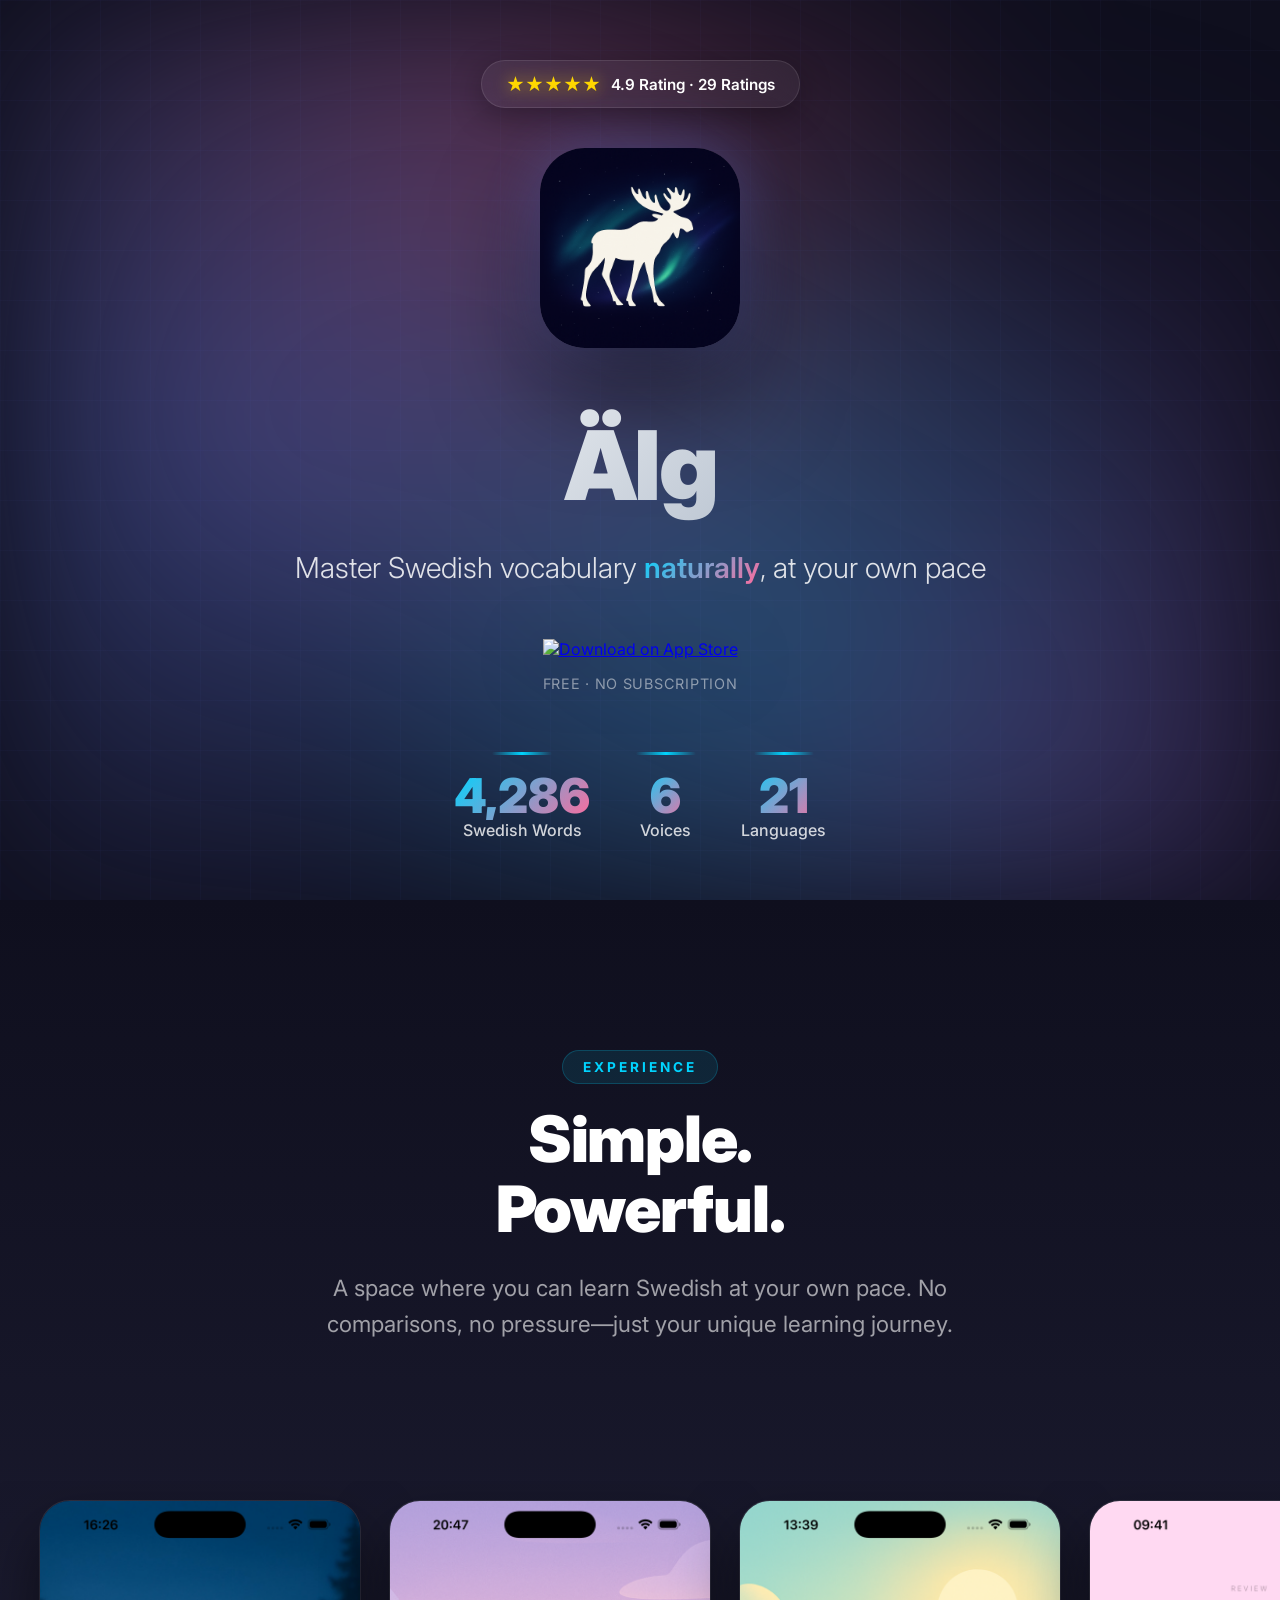
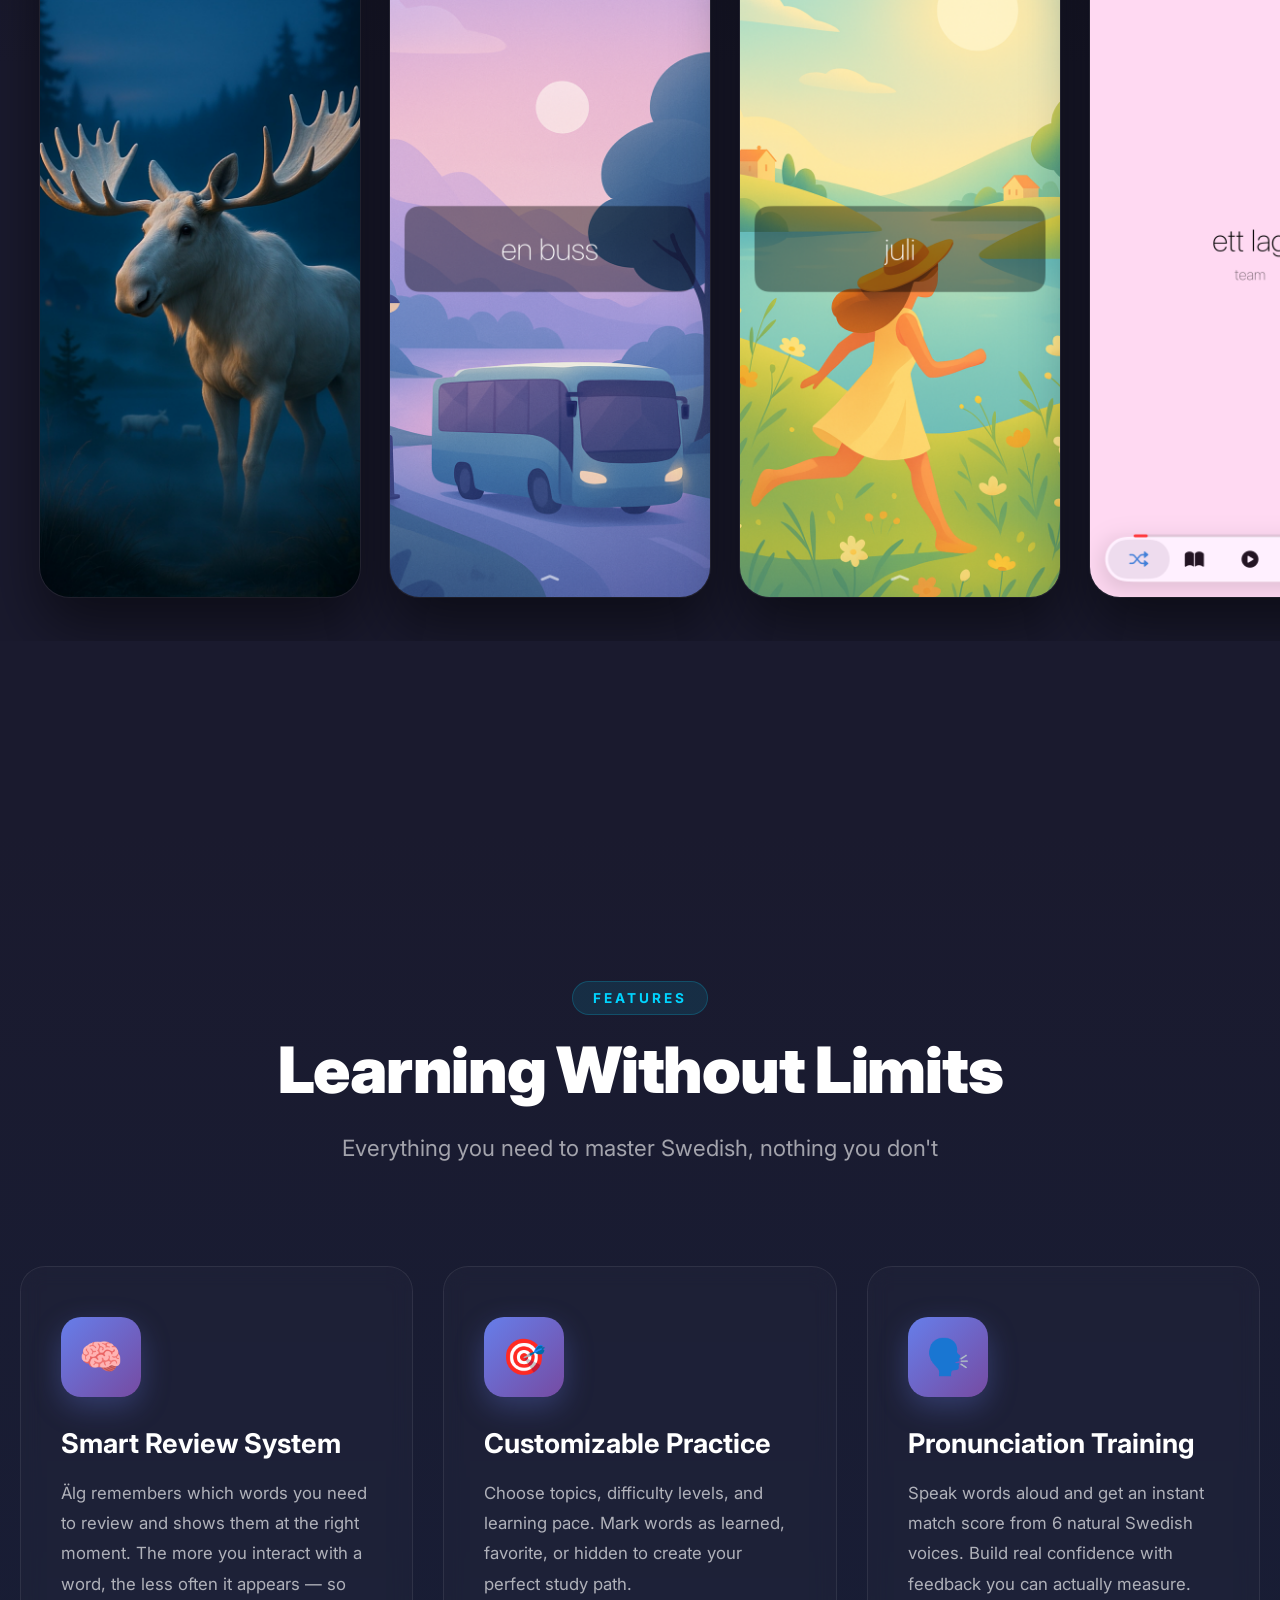
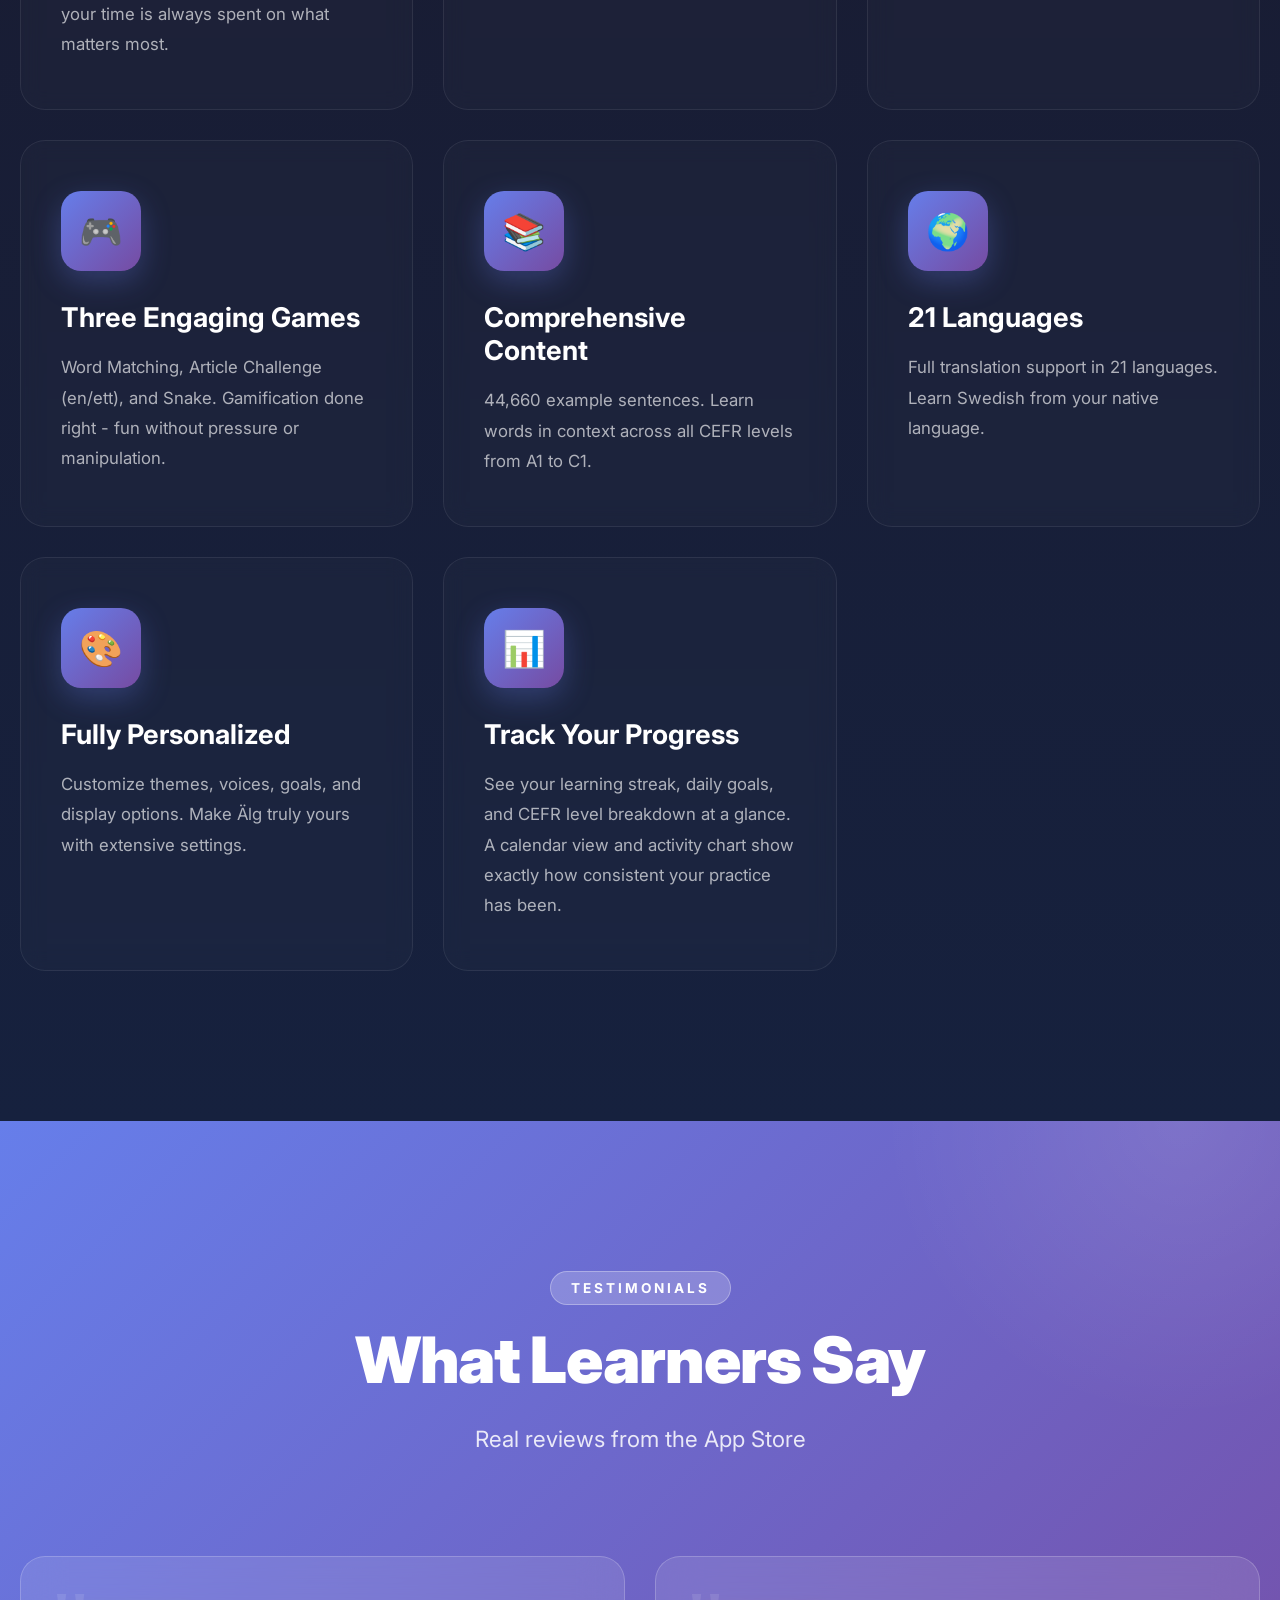
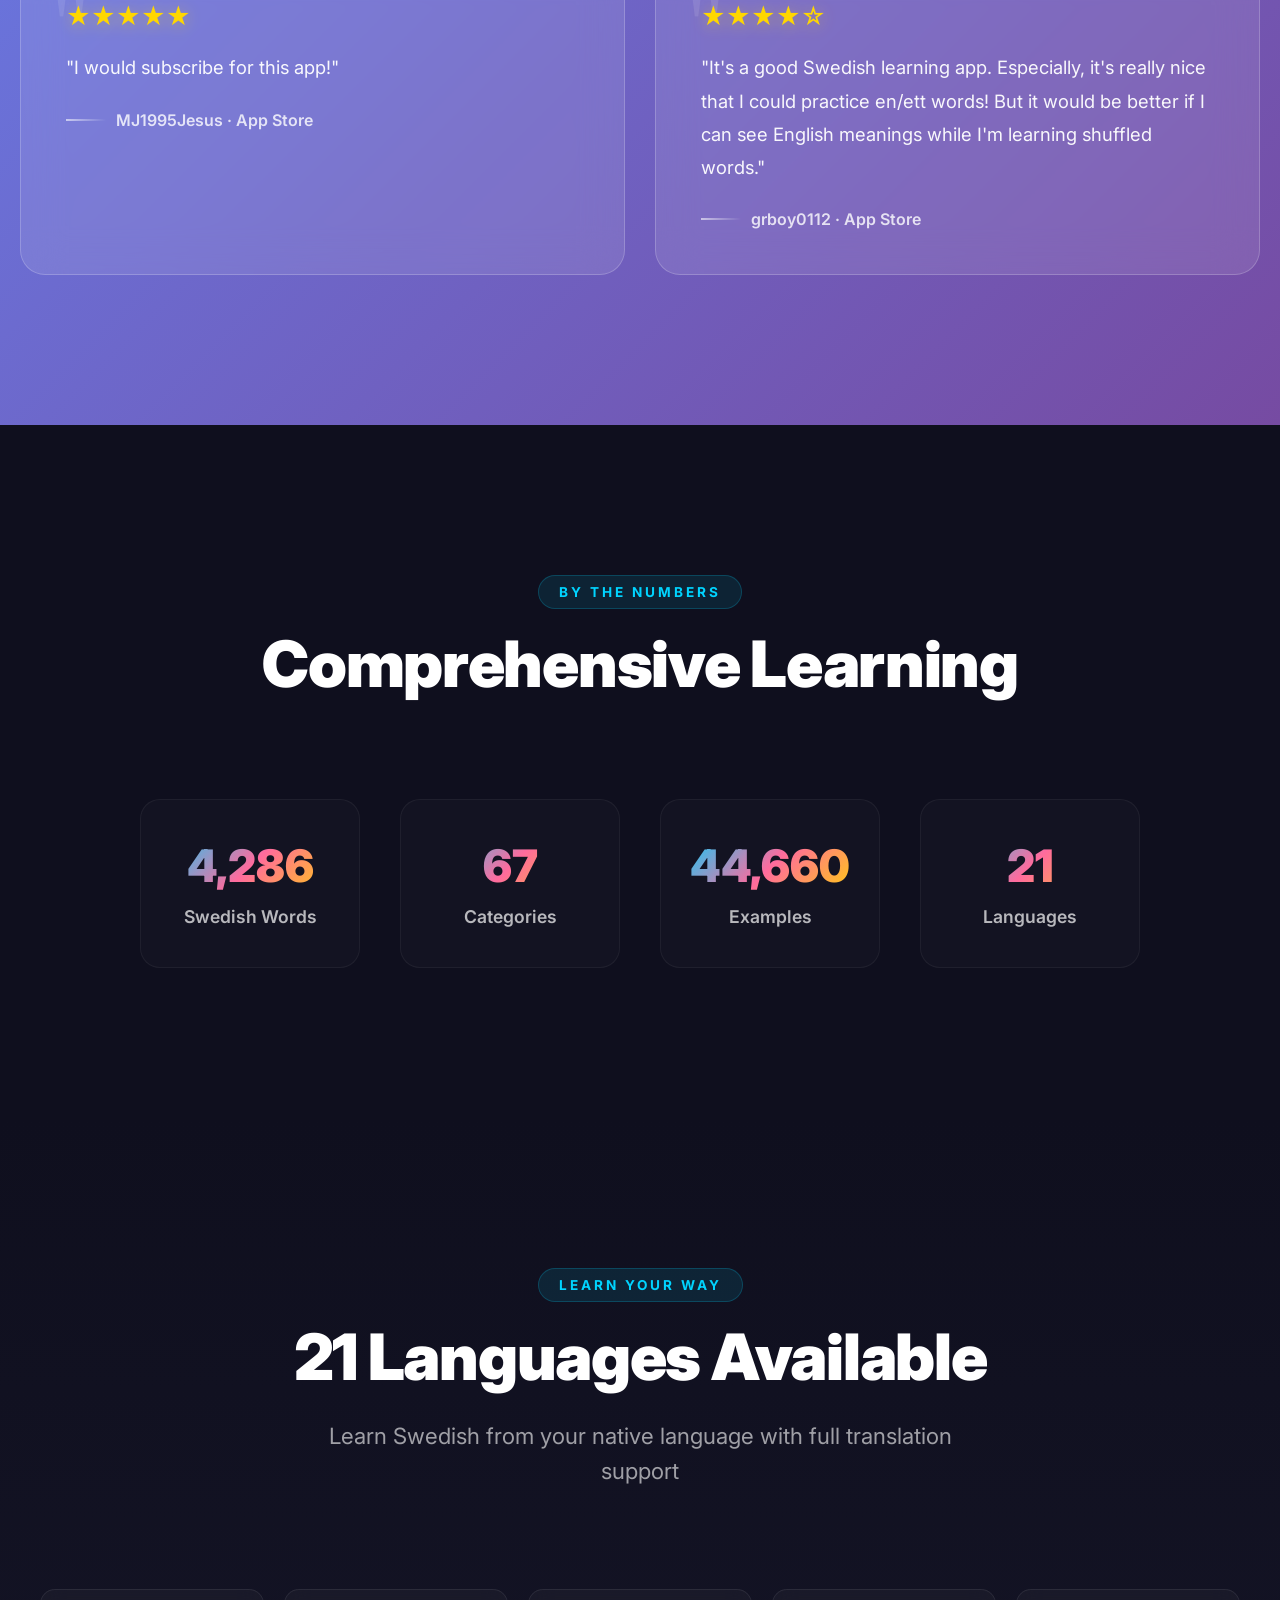
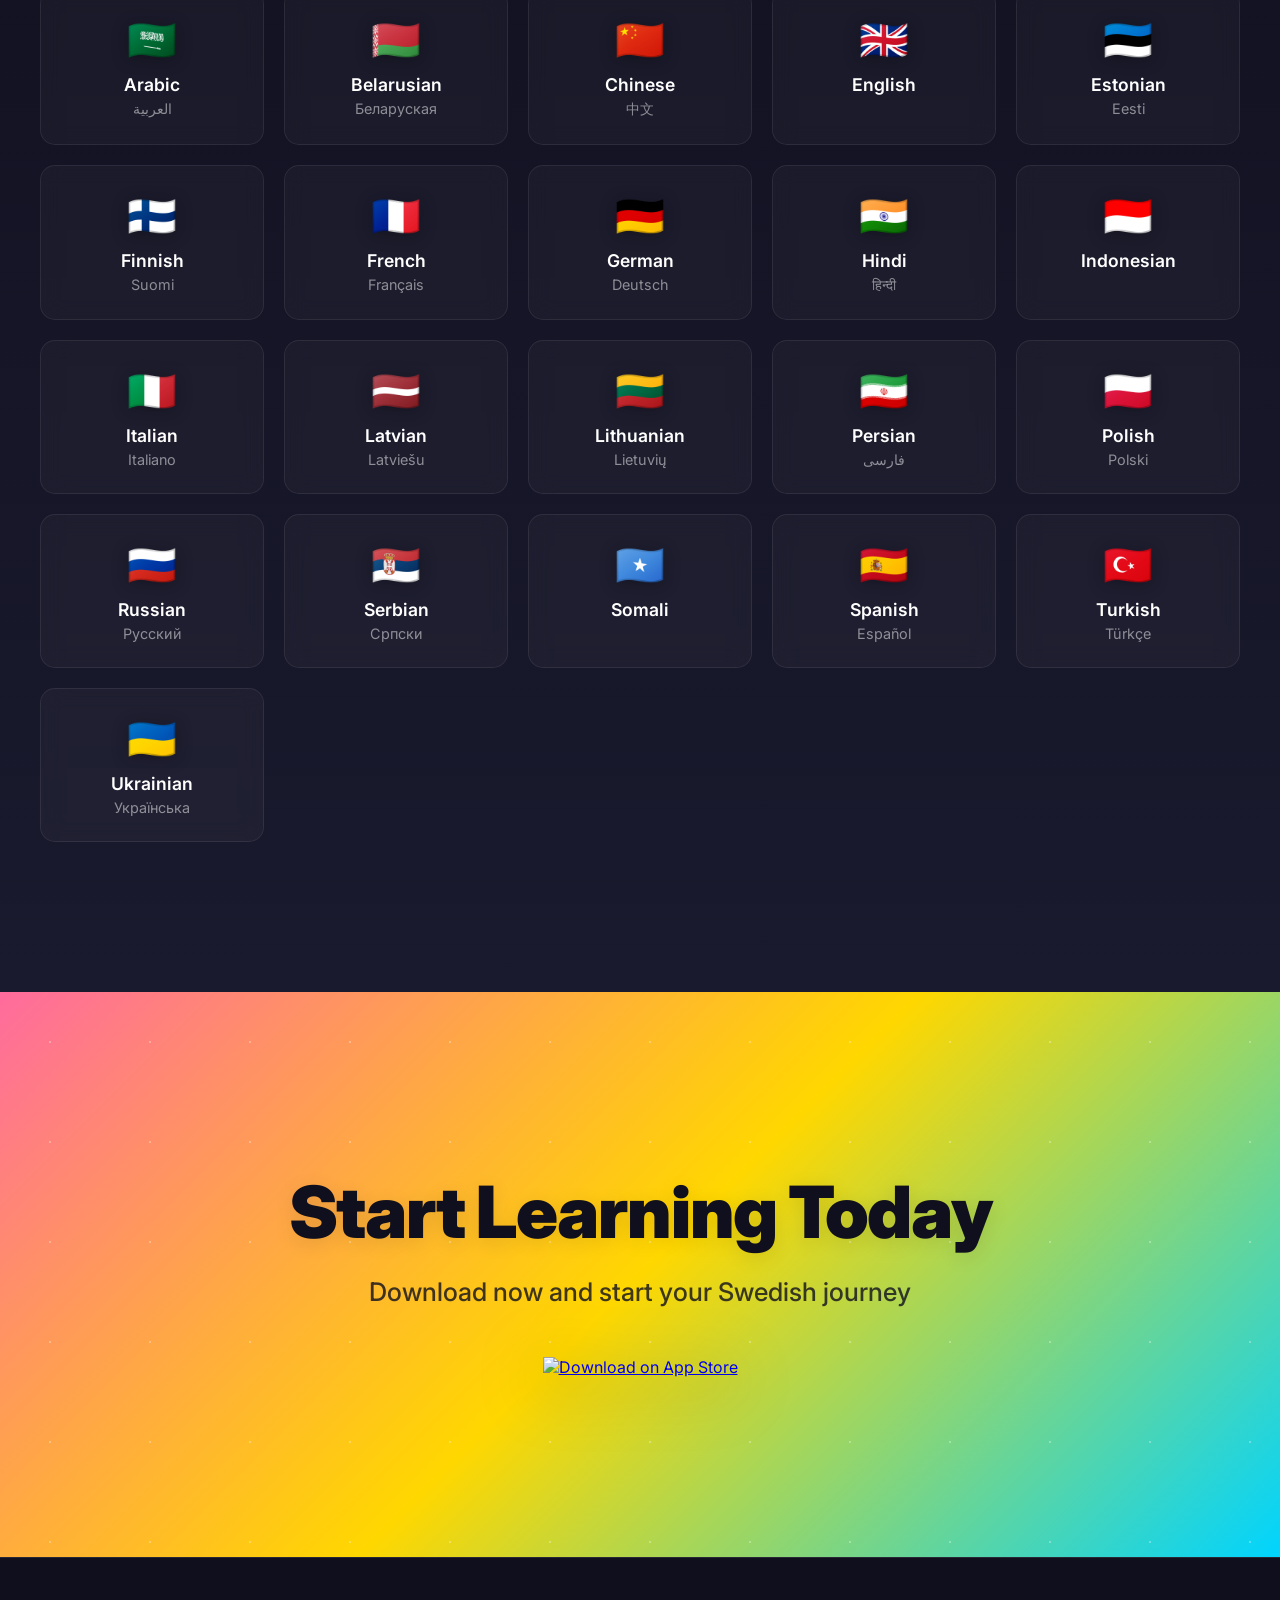
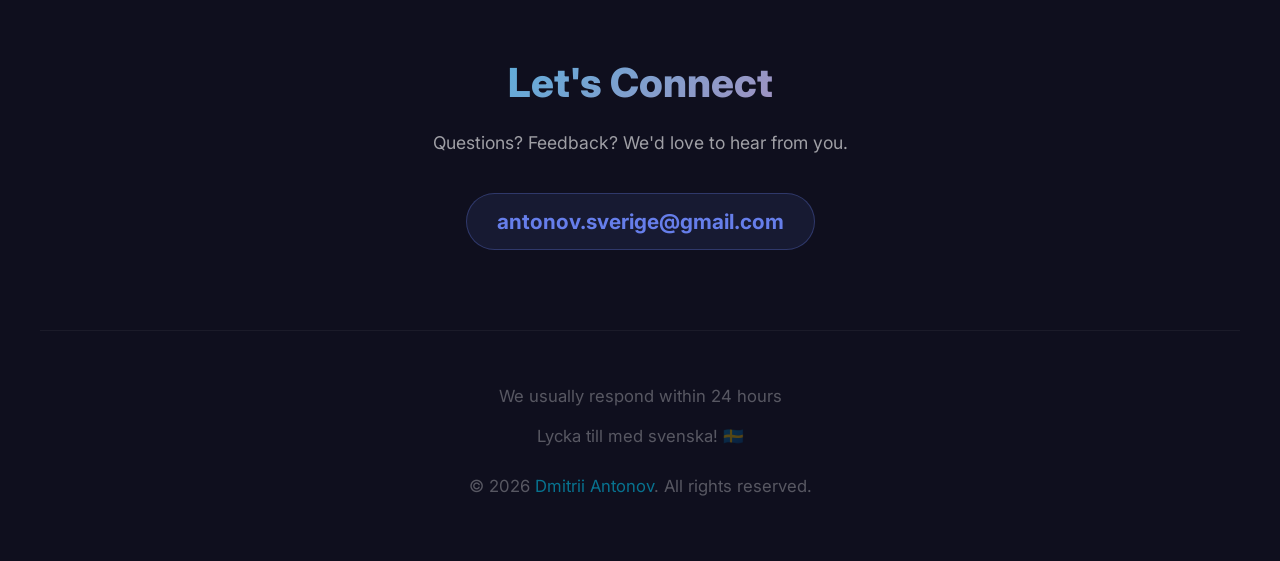
==== index.html @ 496cc370 "Refresh ratings, copyright and add a five-star testimonial Ratings badge said "14 Reviews"; the App " ====
<!DOCTYPE html>
<html lang="en">
<head>
    <meta charset="UTF-8">
    <meta name="viewport" content="width=device-width, initial-scale=1.0">
    <title>Älg - Master Swedish Vocabulary Naturally</title>

    <!-- Open Graph / Facebook -->
    <meta property="og:type" content="website">
    <meta property="og:url" content="https://antonovdmitriy.github.io/algapp/">
    <meta property="og:title" content="Älg - Master Swedish Vocabulary Naturally">
    <meta property="og:description" content="Learn Swedish at your own pace with 4,286 words, 6 natural voices, and 21 languages. No pressure, no comparisons—just your unique learning journey.">
    <meta property="og:image" content="https://antonovdmitriy.github.io/algapp/image.png">

    <!-- Twitter -->
    <meta property="twitter:card" content="summary_large_image">
    <meta property="twitter:url" content="https://antonovdmitriy.github.io/algapp/">
    <meta property="twitter:title" content="Älg - Master Swedish Vocabulary Naturally">
    <meta property="twitter:description" content="Learn Swedish at your own pace with 4,286 words, 6 natural voices, and 21 languages. No pressure, no comparisons—just your unique learning journey.">
    <meta property="twitter:image" content="https://antonovdmitriy.github.io/algapp/image.png">

    <!-- Meta Description -->
    <meta name="description" content="Learn Swedish at your own pace with 4,286 words, 6 natural voices, and 21 languages. No pressure, no comparisons—just your unique learning journey.">

    <style>
        @import url('https://fonts.googleapis.com/css2?family=Inter:wght@300;400;600;700;800;900&display=swap');

        * {
            margin: 0;
            padding: 0;
            box-sizing: border-box;
        }

        :root {
            --primary: #667eea;
            --secondary: #764ba2;
            --accent-yellow: #ffd700;
            --accent-pink: #ff6b9d;
            --accent-cyan: #00d4ff;
            --dark: #0f0f1e;
            --light: #ffffff;
            --gray: #8b92a7;
        }

        html {
            scroll-behavior: smooth;
        }

        body {
            font-family: 'Inter', -apple-system, BlinkMacSystemFont, sans-serif;
            color: var(--dark);
            overflow-x: hidden;
            background: var(--dark);
        }

        /* Hero Section - Advanced */
        .hero {
            min-height: 100vh;
            background: var(--dark);
            position: relative;
            display: flex;
            align-items: center;
            justify-content: center;
            overflow: hidden;
        }

        /* Gradient Mesh Background */
        .gradient-bg {
            position: absolute;
            width: 100%;
            height: 100%;
            background:
                radial-gradient(circle at 20% 50%, rgba(102, 126, 234, 0.4) 0%, transparent 50%),
                radial-gradient(circle at 80% 80%, rgba(118, 75, 162, 0.4) 0%, transparent 50%),
                radial-gradient(circle at 40% 20%, rgba(255, 107, 157, 0.3) 0%, transparent 50%),
                radial-gradient(circle at 60% 70%, rgba(0, 212, 255, 0.3) 0%, transparent 50%);
            animation: gradientShift 15s ease infinite;
            filter: blur(80px);
        }

        @keyframes gradientShift {
            0%, 100% { transform: scale(1) rotate(0deg); }
            50% { transform: scale(1.2) rotate(180deg); }
        }

        /* Floating Grid */
        .grid-overlay {
            position: absolute;
            width: 100%;
            height: 100%;
            background-image:
                linear-gradient(rgba(102, 126, 234, 0.03) 1px, transparent 1px),
                linear-gradient(90deg, rgba(102, 126, 234, 0.03) 1px, transparent 1px);
            background-size: 50px 50px;
            animation: gridMove 20s linear infinite;
        }

        @keyframes gridMove {
            0% { transform: translate(0, 0); }
            100% { transform: translate(50px, 50px); }
        }

        .hero-content {
            position: relative;
            z-index: 2;
            text-align: center;
            max-width: 1000px;
            padding: 40px 20px;
        }

        /* Floating Badge */
        .hero-badge {
            display: inline-flex;
            align-items: center;
            gap: 10px;
            background: rgba(255, 255, 255, 0.05);
            backdrop-filter: blur(20px);
            padding: 12px 24px;
            border-radius: 50px;
            color: white;
            font-size: 0.95em;
            font-weight: 600;
            margin-bottom: 40px;
            border: 1px solid rgba(255, 255, 255, 0.1);
            box-shadow: 0 8px 32px rgba(0, 0, 0, 0.3);
            animation: float 3s ease-in-out infinite;
        }

        @keyframes float {
            0%, 100% { transform: translateY(0px); }
            50% { transform: translateY(-10px); }
        }

        .star-rating {
            color: var(--accent-yellow);
            font-size: 1.2em;
            filter: drop-shadow(0 0 8px rgba(255, 215, 0, 0.6));
        }

        /* 3D App Icon */
        .app-icon-container {
            perspective: 1000px;
            margin: 0 auto 50px;
            width: 200px;
            height: 200px;
        }

        .app-icon-3d {
            width: 200px;
            height: 200px;
            border-radius: 45px;
            position: relative;
            transform-style: preserve-3d;
            transition: transform 0.6s cubic-bezier(0.23, 1, 0.32, 1);
            box-shadow:
                0 50px 100px rgba(0, 0, 0, 0.5),
                0 0 60px rgba(102, 126, 234, 0.4),
                inset 0 0 0 1px rgba(255, 255, 255, 0.2);
        }

        .app-icon-3d::before {
            content: '';
            position: absolute;
            inset: 0;
            border-radius: 45px;
            background: linear-gradient(135deg, rgba(255,255,255,0.3) 0%, transparent 100%);
            pointer-events: none;
        }

        .app-icon-container:hover .app-icon-3d {
            transform: rotateX(10deg) rotateY(10deg) scale(1.05);
        }

        /* Glowing Title */
        .hero h1 {
            font-size: 6em;
            font-weight: 900;
            color: white;
            margin-bottom: 25px;
            line-height: 1.2;
            letter-spacing: -0.03em;
            background: linear-gradient(135deg, #ffffff 0%, #a0aec0 100%);
            -webkit-background-clip: text;
            -webkit-text-fill-color: transparent;
            background-clip: text;
            position: relative;
            animation: titleGlow 3s ease-in-out infinite;
            padding-top: 10px;
        }

        @keyframes titleGlow {
            0%, 100% { filter: drop-shadow(0 0 20px rgba(102, 126, 234, 0.5)); }
            50% { filter: drop-shadow(0 0 40px rgba(118, 75, 162, 0.8)); }
        }

        .hero-subtitle {
            font-size: 1.8em;
            color: rgba(255, 255, 255, 0.85);
            margin-bottom: 50px;
            font-weight: 300;
            line-height: 1.4;
        }

        .hero-subtitle span {
            background: linear-gradient(135deg, var(--accent-cyan), var(--accent-pink));
            -webkit-background-clip: text;
            -webkit-text-fill-color: transparent;
            background-clip: text;
            font-weight: 600;
        }

        /* CTA Button Enhanced */
        .btn-app-store {
            display: inline-block;
            position: relative;
            transition: transform 0.3s ease;
        }

        .btn-app-store::before {
            content: '';
            position: absolute;
            inset: -10px;
            background: linear-gradient(135deg, var(--primary), var(--accent-pink));
            border-radius: 20px;
            opacity: 0;
            filter: blur(20px);
            transition: opacity 0.3s ease;
        }

        .btn-app-store:hover::before {
            opacity: 0.7;
        }

        .btn-app-store:hover {
            transform: translateY(-5px);
        }

        .btn-app-store img {
            height: 65px;
            position: relative;
            z-index: 1;
            filter: drop-shadow(0 10px 30px rgba(0, 0, 0, 0.5));
        }

        /* Hero Stats with Icons */
        .hero-stats {
            display: flex;
            gap: 50px;
            justify-content: center;
            margin-top: 80px;
            flex-wrap: wrap;
        }

        .hero-stat {
            text-align: center;
            color: white;
            position: relative;
        }

        .hero-stat::before {
            content: '';
            position: absolute;
            top: -20px;
            left: 50%;
            transform: translateX(-50%);
            width: 60px;
            height: 3px;
            background: linear-gradient(90deg, transparent, var(--accent-cyan), transparent);
            border-radius: 10px;
        }

        .hero-stat-number {
            font-size: 3em;
            font-weight: 900;
            display: block;
            line-height: 1;
            background: linear-gradient(135deg, var(--accent-cyan), var(--accent-pink));
            -webkit-background-clip: text;
            -webkit-text-fill-color: transparent;
            background-clip: text;
        }

        .hero-stat-label {
            font-size: 1em;
            opacity: 0.8;
            margin-top: 10px;
            font-weight: 500;
        }

        /* Bento Grid Section */
        .bento-section {
            padding: 150px 20px;
            background: linear-gradient(180deg, var(--dark) 0%, #1a1a2e 50%, #1a1a2e 100%);
            position: relative;
        }

        .container {
            max-width: 1400px;
            margin: 0 auto;
        }

        .section-header {
            text-align: center;
            margin-bottom: 100px;
        }

        .section-label {
            color: var(--accent-cyan);
            font-weight: 700;
            text-transform: uppercase;
            letter-spacing: 3px;
            font-size: 0.85em;
            margin-bottom: 20px;
            display: inline-block;
            padding: 8px 20px;
            background: rgba(0, 212, 255, 0.1);
            border-radius: 30px;
            border: 1px solid rgba(0, 212, 255, 0.2);
        }

        .section-title {
            font-size: 4em;
            font-weight: 900;
            color: white;
            margin-bottom: 25px;
            letter-spacing: -0.02em;
            line-height: 1.1;
        }

        .section-description {
            font-size: 1.4em;
            color: rgba(255, 255, 255, 0.6);
            max-width: 700px;
            margin: 0 auto;
            line-height: 1.6;
        }

        /* Screenshots Gallery */
        .screenshots-gallery {
            margin-top: 80px;
            position: relative;
            padding: 40px 0;
            margin-left: calc(-50vw + 50%);
            margin-right: calc(-50vw + 50%);
        }

        .gallery-track {
            display: flex;
            gap: 30px;
            overflow-x: auto;
            overflow-y: hidden;
            scroll-snap-type: x mandatory;
            scroll-behavior: smooth;
            padding: 20px 40px 40px 40px;
            -webkit-overflow-scrolling: touch;
            scrollbar-width: none;
        }

        .gallery-track::-webkit-scrollbar {
            display: none;
        }

        .gallery-item {
            flex: 0 0 auto;
            scroll-snap-align: center;
            width: 320px;
            transition: transform 0.3s ease;
            position: relative;
        }

        .gallery-item:hover {
            transform: scale(1.05);
        }

        .gallery-item img {
            width: 100%;
            height: auto;
            border-radius: 30px;
            box-shadow:
                0 30px 60px rgba(0, 0, 0, 0.5),
                0 0 0 1px rgba(255, 255, 255, 0.1);
            transition: all 0.3s ease;
        }

        .gallery-item:hover img {
            box-shadow:
                0 40px 80px rgba(102, 126, 234, 0.4),
                0 0 0 1px rgba(102, 126, 234, 0.5);
        }

        /* Features Grid - Modern Cards */
        .features-section {
            padding: 150px 20px;
            background: linear-gradient(180deg, #1a1a2e 0%, #16213e 100%);
        }

        .features-grid {
            display: grid;
            grid-template-columns: repeat(auto-fit, minmax(350px, 1fr));
            gap: 30px;
            margin-top: 80px;
        }

        .feature-card {
            background: rgba(255, 255, 255, 0.02);
            backdrop-filter: blur(10px);
            padding: 50px 40px;
            border-radius: 25px;
            border: 1px solid rgba(255, 255, 255, 0.08);
            position: relative;
            overflow: hidden;
            transition: all 0.4s cubic-bezier(0.23, 1, 0.32, 1);
        }

        .feature-card::after {
            content: '';
            position: absolute;
            top: 0;
            left: -100%;
            width: 100%;
            height: 100%;
            background: linear-gradient(90deg, transparent, rgba(255, 255, 255, 0.03), transparent);
            transition: left 0.6s ease;
        }

        .feature-card:hover::after {
            left: 100%;
        }

        .feature-card:hover {
            transform: translateY(-10px);
            border-color: rgba(102, 126, 234, 0.4);
            box-shadow:
                0 30px 60px rgba(0, 0, 0, 0.3),
                0 0 40px rgba(102, 126, 234, 0.2);
        }

        .feature-icon-wrapper {
            width: 80px;
            height: 80px;
            background: linear-gradient(135deg, var(--primary), var(--secondary));
            border-radius: 20px;
            display: flex;
            align-items: center;
            justify-content: center;
            font-size: 2.2em;
            margin-bottom: 30px;
            position: relative;
            box-shadow: 0 10px 30px rgba(102, 126, 234, 0.3);
        }

        .feature-icon-wrapper::before {
            content: '';
            position: absolute;
            inset: -2px;
            background: linear-gradient(135deg, var(--accent-cyan), var(--accent-pink));
            border-radius: 20px;
            z-index: -1;
            opacity: 0;
            transition: opacity 0.3s ease;
        }

        .feature-card:hover .feature-icon-wrapper::before {
            opacity: 1;
        }

        .feature-card h3 {
            font-size: 1.7em;
            color: white;
            margin-bottom: 18px;
            font-weight: 700;
        }

        .feature-card p {
            color: rgba(255, 255, 255, 0.65);
            line-height: 1.8;
            font-size: 1.05em;
        }

        /* Testimonials - Glassmorphism */
        .testimonials-section {
            padding: 150px 20px;
            background: linear-gradient(135deg, var(--primary) 0%, var(--secondary) 100%);
            position: relative;
            overflow: hidden;
        }

        .testimonials-section::before {
            content: '';
            position: absolute;
            width: 600px;
            height: 600px;
            background: radial-gradient(circle, rgba(255, 255, 255, 0.1) 0%, transparent 70%);
            top: -300px;
            right: -200px;
            animation: pulse 8s ease-in-out infinite;
        }

        @keyframes pulse {
            0%, 100% { transform: scale(1); opacity: 0.5; }
            50% { transform: scale(1.2); opacity: 0.8; }
        }

        .testimonials-grid {
            display: grid;
            grid-template-columns: repeat(auto-fit, minmax(350px, 1fr));
            gap: 30px;
            margin-top: 80px;
            position: relative;
            z-index: 1;
        }

        .testimonial-card {
            background: rgba(255, 255, 255, 0.1);
            backdrop-filter: blur(20px);
            padding: 45px;
            border-radius: 25px;
            border: 1px solid rgba(255, 255, 255, 0.2);
            transition: all 0.4s ease;
            position: relative;
        }

        .testimonial-card::before {
            content: '"';
            position: absolute;
            top: 20px;
            left: 30px;
            font-size: 6em;
            color: rgba(255, 255, 255, 0.1);
            font-family: Georgia, serif;
            line-height: 1;
        }

        .testimonial-card:hover {
            background: rgba(255, 255, 255, 0.15);
            transform: translateY(-10px) scale(1.02);
            box-shadow: 0 30px 60px rgba(0, 0, 0, 0.3);
        }

        .testimonial-stars {
            color: var(--accent-yellow);
            font-size: 1.5em;
            margin-bottom: 20px;
            filter: drop-shadow(0 2px 8px rgba(255, 215, 0, 0.4));
        }

        .testimonial-text {
            font-size: 1.15em;
            line-height: 1.8;
            margin-bottom: 25px;
            color: rgba(255, 255, 255, 0.95);
            position: relative;
            z-index: 1;
        }

        .testimonial-author {
            color: rgba(255, 255, 255, 0.8);
            font-size: 1em;
            font-weight: 600;
            display: flex;
            align-items: center;
            gap: 10px;
        }

        .testimonial-author::before {
            content: '';
            width: 40px;
            height: 2px;
            background: linear-gradient(90deg, rgba(255, 255, 255, 0.6), transparent);
        }

        /* Stats - Animated Numbers */
        .stats-section {
            padding: 150px 20px;
            background: var(--dark);
            position: relative;
        }

        .stats-grid {
            display: grid;
            grid-template-columns: repeat(auto-fit, minmax(200px, 1fr));
            gap: 40px;
            max-width: 1000px;
            margin: 80px auto 0;
        }

        .stat-card {
            text-align: center;
            position: relative;
            padding: 40px 15px;
            background: rgba(255, 255, 255, 0.02);
            border-radius: 20px;
            border: 1px solid rgba(255, 255, 255, 0.05);
            transition: all 0.4s ease;
        }

        .stat-card:hover {
            background: rgba(255, 255, 255, 0.05);
            transform: translateY(-10px);
            border-color: rgba(102, 126, 234, 0.3);
        }

        .stat-number {
            font-size: 2.8em;
            font-weight: 900;
            background: linear-gradient(135deg, var(--accent-cyan), var(--accent-pink), var(--accent-yellow));
            -webkit-background-clip: text;
            -webkit-text-fill-color: transparent;
            background-clip: text;
            line-height: 1.2;
            margin-bottom: 12px;
            display: block;
            word-break: keep-all;
            white-space: nowrap;
        }

        .stat-label {
            color: rgba(255, 255, 255, 0.7);
            font-size: 1.1em;
            font-weight: 600;
        }

        /* Languages Section */
        .languages-section {
            padding: 150px 20px;
            background: linear-gradient(180deg, var(--dark) 0%, #1a1a2e 100%);
            position: relative;
        }

        .languages-grid {
            display: grid;
            grid-template-columns: repeat(auto-fit, minmax(200px, 1fr));
            gap: 20px;
            max-width: 1200px;
            margin: 80px auto 0;
        }

        .language-card {
            background: rgba(255, 255, 255, 0.03);
            backdrop-filter: blur(10px);
            padding: 25px 20px;
            border-radius: 15px;
            border: 1px solid rgba(255, 255, 255, 0.08);
            text-align: center;
            transition: all 0.3s ease;
            position: relative;
            overflow: hidden;
        }

        .language-card::before {
            content: '';
            position: absolute;
            top: 0;
            left: -100%;
            width: 100%;
            height: 100%;
            background: linear-gradient(90deg, transparent, rgba(102, 126, 234, 0.1), transparent);
            transition: left 0.5s ease;
        }

        .language-card:hover::before {
            left: 100%;
        }

        .language-card:hover {
            transform: translateY(-5px);
            background: rgba(255, 255, 255, 0.05);
            border-color: rgba(102, 126, 234, 0.3);
            box-shadow: 0 10px 30px rgba(102, 126, 234, 0.2);
        }

        .language-flag {
            font-size: 2.5em;
            margin-bottom: 10px;
            display: block;
            filter: drop-shadow(0 2px 8px rgba(0, 0, 0, 0.3));
        }

        .language-name {
            color: white;
            font-size: 1.1em;
            font-weight: 600;
            margin-bottom: 5px;
        }

        .language-native {
            color: rgba(255, 255, 255, 0.5);
            font-size: 0.9em;
        }

        /* Final CTA - Bold */
        .final-cta {
            padding: 180px 20px;
            background: linear-gradient(135deg, #ff6b9d 0%, #ffd700 50%, #00d4ff 100%);
            text-align: center;
            position: relative;
            overflow: hidden;
        }

        .final-cta::before {
            content: '';
            position: absolute;
            inset: 0;
            background: url('data:image/svg+xml,<svg width="100" height="100" xmlns="http://www.w3.org/2000/svg"><circle cx="50" cy="50" r="1" fill="white" opacity="0.4"/></svg>');
            animation: sparkle 20s linear infinite;
        }

        @keyframes sparkle {
            0% { transform: translateY(0); }
            100% { transform: translateY(-100px); }
        }

        .final-cta-content {
            position: relative;
            z-index: 1;
        }

        .final-cta h2 {
            font-size: 4.5em;
            font-weight: 900;
            color: var(--dark);
            margin-bottom: 25px;
            letter-spacing: -0.02em;
            line-height: 1.1;
            text-shadow: 0 4px 20px rgba(0, 0, 0, 0.1);
        }

        .final-cta p {
            font-size: 1.6em;
            color: rgba(15, 15, 30, 0.8);
            margin-bottom: 50px;
            font-weight: 500;
        }

        /* Footer */
        .footer {
            background: var(--dark);
            color: white;
            padding: 100px 20px 50px;
            border-top: 1px solid rgba(255, 255, 255, 0.1);
        }

        .footer-content {
            max-width: 1200px;
            margin: 0 auto;
            text-align: center;
        }

        .footer h3 {
            font-size: 2.5em;
            margin-bottom: 25px;
            font-weight: 800;
            background: linear-gradient(135deg, var(--accent-cyan), var(--accent-pink));
            -webkit-background-clip: text;
            -webkit-text-fill-color: transparent;
            background-clip: text;
        }

        .footer p {
            color: rgba(255, 255, 255, 0.6);
            font-size: 1.1em;
            margin: 15px 0;
        }

        .footer-links {
            margin: 40px 0;
        }

        .footer-links a {
            color: var(--primary);
            text-decoration: none;
            font-size: 1.3em;
            font-weight: 700;
            transition: all 0.3s ease;
            display: inline-block;
            padding: 15px 30px;
            border-radius: 50px;
            background: rgba(102, 126, 234, 0.1);
            border: 1px solid rgba(102, 126, 234, 0.3);
        }

        .footer-links a:hover {
            background: rgba(102, 126, 234, 0.2);
            transform: translateY(-3px);
            box-shadow: 0 10px 30px rgba(102, 126, 234, 0.3);
        }

        .footer-bottom {
            margin-top: 80px;
            padding-top: 40px;
            border-top: 1px solid rgba(255, 255, 255, 0.1);
            opacity: 0.5;
            font-size: 0.95em;
        }

        /* Responsive */
        @media (max-width: 768px) {
            .hero h1 { font-size: 3em; }
            .hero-subtitle { font-size: 1.3em; }
            .section-title { font-size: 2.5em; }
            .features-grid { grid-template-columns: 1fr; }
            .hero-stats { flex-direction: column; gap: 40px; }
            .app-icon-3d { width: 150px; height: 150px; }
            .app-icon-container { width: 150px; height: 150px; }
            .final-cta h2 { font-size: 2.5em; }
            .gallery-item { width: 280px; }
        }

        /* Scroll Reveal */
        .reveal {
            opacity: 0;
            transform: translateY(50px);
            transition: all 0.8s cubic-bezier(0.23, 1, 0.32, 1);
        }

        .reveal.active {
            opacity: 1;
            transform: translateY(0);
        }
    </style>
</head>
<body>
    <!-- Hero Section -->
    <section class="hero">
        <div class="gradient-bg"></div>
        <div class="grid-overlay"></div>

        <div class="hero-content">
            <div class="hero-badge">
                <span class="star-rating">★★★★★</span>
                <span>4.9 Rating · 29 Ratings</span>
            </div>

            <div class="app-icon-container">
                <img src="image.png" alt="Älg App Icon" class="app-icon-3d">
            </div>

            <h1>Älg</h1>
            <p class="hero-subtitle">Master Swedish vocabulary <span>naturally</span>, at your own pace</p>

            <a href="https://apps.apple.com/se/app/%C3%A4lg-learn-swedish-words/id6746169818?l=en-GB" class="btn-app-store">
                <img src="https://developer.apple.com/assets/elements/badges/download-on-the-app-store.svg" alt="Download on App Store">
            </a>
            <p style="color: rgba(255,255,255,0.5); margin-top: 16px; font-size: 0.9em; letter-spacing: 0.05em;">FREE · NO SUBSCRIPTION</p>

            <div class="hero-stats">
                <div class="hero-stat">
                    <span class="hero-stat-number">4,286</span>
                    <span class="hero-stat-label">Swedish Words</span>
                </div>
                <div class="hero-stat">
                    <span class="hero-stat-number">6</span>
                    <span class="hero-stat-label">Voices</span>
                </div>
                <div class="hero-stat">
                    <span class="hero-stat-number">21</span>
                    <span class="hero-stat-label">Languages</span>
                </div>
            </div>
        </div>
    </section>

    <!-- Screenshots Gallery -->
    <section class="bento-section">
        <div class="container">
            <div class="section-header reveal">
                <div class="section-label">Experience</div>
                <h2 class="section-title">Simple.<br>Powerful.</h2>
                <p class="section-description">A space where you can learn Swedish at your own pace. No comparisons, no pressure—just your unique learning journey.</p>
            </div>

            <div class="screenshots-gallery reveal">
                <div class="gallery-track">
                    <div class="gallery-item">
                        <img src="images/01_splash_moose.png" alt="Splash Screen">
                    </div>
                    <div class="gallery-item">
                        <img src="images/02_word_bus.png" alt="Word Card with Image">
                    </div>
                    <div class="gallery-item">
                        <img src="images/03_word_juli.png" alt="Word Card with Image">
                    </div>
                    <div class="gallery-item">
                        <img src="images/04_word_light_bg.png" alt="Word Card Light">
                    </div>
                    <div class="gallery-item">
                        <img src="images/10_profile_main.png" alt="Profile &amp; Progress">
                    </div>
                    <div class="gallery-item">
                        <img src="images/12_profile_statistics.png" alt="Statistics">
                    </div>
                    <div class="gallery-item">
                        <img src="images/11_profile_calendar.png" alt="Learning Calendar">
                    </div>
                    <div class="gallery-item">
                        <img src="images/05_player.png" alt="Player Mode">
                    </div>
                    <div class="gallery-item">
                        <img src="images/06_matching_game.png" alt="Matching Game">
                    </div>
                    <div class="gallery-item">
                        <img src="images/07_snake_game.png" alt="Word Snake Game">
                    </div>
                    <div class="gallery-item">
                        <img src="images/08_en_ett_game.png" alt="En/Ett Game">
                    </div>
                    <div class="gallery-item">
                        <img src="images/09_dictionary.png" alt="Dictionary">
                    </div>
                </div>
            </div>
        </div>
    </section>

    <!-- Features Section -->
    <section class="features-section">
        <div class="container">
            <div class="section-header reveal">
                <div class="section-label">Features</div>
                <h2 class="section-title">Learning Without Limits</h2>
                <p class="section-description">Everything you need to master Swedish, nothing you don't</p>
            </div>

            <div class="features-grid">
                <div class="feature-card reveal">
                    <div class="feature-icon-wrapper">🧠</div>
                    <h3>Smart Review System</h3>
                    <p>Älg remembers which words you need to review and shows them at the right moment. The more you interact with a word, the less often it appears — so your time is always spent on what matters most.</p>
                </div>

                <div class="feature-card reveal">
                    <div class="feature-icon-wrapper">🎯</div>
                    <h3>Customizable Practice</h3>
                    <p>Choose topics, difficulty levels, and learning pace. Mark words as learned, favorite, or hidden to create your perfect study path.</p>
                </div>

                <div class="feature-card reveal">
                    <div class="feature-icon-wrapper">🗣️</div>
                    <h3>Pronunciation Training</h3>
                    <p>Speak words aloud and get an instant match score from 6 natural Swedish voices. Build real confidence with feedback you can actually measure.</p>
                </div>

                <div class="feature-card reveal">
                    <div class="feature-icon-wrapper">🎮</div>
                    <h3>Three Engaging Games</h3>
                    <p>Word Matching, Article Challenge (en/ett), and Snake. Gamification done right - fun without pressure or manipulation.</p>
                </div>

                <div class="feature-card reveal">
                    <div class="feature-icon-wrapper">📚</div>
                    <h3>Comprehensive Content</h3>
                    <p>44,660 example sentences. Learn words in context across all CEFR levels from A1 to C1.</p>
                </div>

                <div class="feature-card reveal">
                    <div class="feature-icon-wrapper">🌍</div>
                    <h3>21 Languages</h3>
                    <p>Full translation support in 21 languages. Learn Swedish from your native language.</p>
                </div>

                <div class="feature-card reveal">
                    <div class="feature-icon-wrapper">🎨</div>
                    <h3>Fully Personalized</h3>
                    <p>Customize themes, voices, goals, and display options. Make Älg truly yours with extensive settings.</p>
                </div>

                <div class="feature-card reveal">
                    <div class="feature-icon-wrapper">📊</div>
                    <h3>Track Your Progress</h3>
                    <p>See your learning streak, daily goals, and CEFR level breakdown at a glance. A calendar view and activity chart show exactly how consistent your practice has been.</p>
                </div>
            </div>
        </div>
    </section>

    <!-- Testimonials -->
    <section class="testimonials-section">
        <div class="container">
            <div class="section-header reveal">
                <div class="section-label" style="background: rgba(255,255,255,0.2); border-color: rgba(255,255,255,0.3); color: white;">Testimonials</div>
                <h2 class="section-title" style="color: white;">What Learners Say</h2>
                <p class="section-description" style="color: rgba(255,255,255,0.85);">Real reviews from the App Store</p>
            </div>

            <div class="testimonials-grid">
                <div class="testimonial-card reveal">
                    <div class="testimonial-stars">★★★★★</div>
                    <p class="testimonial-text">"I would subscribe for this app!"</p>
                    <p class="testimonial-author">MJ1995Jesus · App Store</p>
                </div>

                <div class="testimonial-card reveal">
                    <div class="testimonial-stars">★★★★☆</div>
                    <p class="testimonial-text">"It's a good Swedish learning app. Especially, it's really nice that I could practice en/ett words! But it would be better if I can see English meanings while I'm learning shuffled words."</p>
                    <p class="testimonial-author">grboy0112 · App Store</p>
                </div>
            </div>
        </div>
    </section>

    <!-- Stats Section -->
    <section class="stats-section">
        <div class="container">
            <div class="section-header reveal">
                <div class="section-label">By The Numbers</div>
                <h2 class="section-title" style="color: white;">Comprehensive Learning</h2>
            </div>

            <div class="stats-grid">
                <div class="stat-card reveal">
                    <span class="stat-number">4,286</span>
                    <span class="stat-label">Swedish Words</span>
                </div>
                <div class="stat-card reveal">
                    <span class="stat-number">67</span>
                    <span class="stat-label">Categories</span>
                </div>
                <div class="stat-card reveal">
                    <span class="stat-number">44,660</span>
                    <span class="stat-label">Examples</span>
                </div>
                <div class="stat-card reveal">
                    <span class="stat-number">21</span>
                    <span class="stat-label">Languages</span>
                </div>
            </div>
        </div>
    </section>

    <!-- Languages Section -->
    <section class="languages-section">
        <div class="container">
            <div class="section-header reveal">
                <div class="section-label">Learn Your Way</div>
                <h2 class="section-title" style="color: white;">21 Languages Available</h2>
                <p class="section-description" style="color: rgba(255, 255, 255, 0.6);">Learn Swedish from your native language with full translation support</p>
            </div>

            <div class="languages-grid">
                <div class="language-card reveal">
                    <span class="language-flag">🇸🇦</span>
                    <div class="language-name">Arabic</div>
                    <div class="language-native">العربية</div>
                </div>
                <div class="language-card reveal">
                    <span class="language-flag">🇧🇾</span>
                    <div class="language-name">Belarusian</div>
                    <div class="language-native">Беларуская</div>
                </div>
                <div class="language-card reveal">
                    <span class="language-flag">🇨🇳</span>
                    <div class="language-name">Chinese</div>
                    <div class="language-native">中文</div>
                </div>
                <div class="language-card reveal">
                    <span class="language-flag">🇬🇧</span>
                    <div class="language-name">English</div>
                </div>
                <div class="language-card reveal">
                    <span class="language-flag">🇪🇪</span>
                    <div class="language-name">Estonian</div>
                    <div class="language-native">Eesti</div>
                </div>
                <div class="language-card reveal">
                    <span class="language-flag">🇫🇮</span>
                    <div class="language-name">Finnish</div>
                    <div class="language-native">Suomi</div>
                </div>
                <div class="language-card reveal">
                    <span class="language-flag">🇫🇷</span>
                    <div class="language-name">French</div>
                    <div class="language-native">Français</div>
                </div>
                <div class="language-card reveal">
                    <span class="language-flag">🇩🇪</span>
                    <div class="language-name">German</div>
                    <div class="language-native">Deutsch</div>
                </div>
                <div class="language-card reveal">
                    <span class="language-flag">🇮🇳</span>
                    <div class="language-name">Hindi</div>
                    <div class="language-native">हिन्दी</div>
                </div>
                <div class="language-card reveal">
                    <span class="language-flag">🇮🇩</span>
                    <div class="language-name">Indonesian</div>
                </div>
                <div class="language-card reveal">
                    <span class="language-flag">🇮🇹</span>
                    <div class="language-name">Italian</div>
                    <div class="language-native">Italiano</div>
                </div>
                <div class="language-card reveal">
                    <span class="language-flag">🇱🇻</span>
                    <div class="language-name">Latvian</div>
                    <div class="language-native">Latviešu</div>
                </div>
                <div class="language-card reveal">
                    <span class="language-flag">🇱🇹</span>
                    <div class="language-name">Lithuanian</div>
                    <div class="language-native">Lietuvių</div>
                </div>
                <div class="language-card reveal">
                    <span class="language-flag">🇮🇷</span>
                    <div class="language-name">Persian</div>
                    <div class="language-native">فارسی</div>
                </div>
                <div class="language-card reveal">
                    <span class="language-flag">🇵🇱</span>
                    <div class="language-name">Polish</div>
                    <div class="language-native">Polski</div>
                </div>
                <div class="language-card reveal">
                    <span class="language-flag">🇷🇺</span>
                    <div class="language-name">Russian</div>
                    <div class="language-native">Русский</div>
                </div>
                <div class="language-card reveal">
                    <span class="language-flag">🇷🇸</span>
                    <div class="language-name">Serbian</div>
                    <div class="language-native">Српски</div>
                </div>
                <div class="language-card reveal">
                    <span class="language-flag">🇸🇴</span>
                    <div class="language-name">Somali</div>
                </div>
                <div class="language-card reveal">
                    <span class="language-flag">🇪🇸</span>
                    <div class="language-name">Spanish</div>
                    <div class="language-native">Español</div>
                </div>
                <div class="language-card reveal">
                    <span class="language-flag">🇹🇷</span>
                    <div class="language-name">Turkish</div>
                    <div class="language-native">Türkçe</div>
                </div>
                <div class="language-card reveal">
                    <span class="language-flag">🇺🇦</span>
                    <div class="language-name">Ukrainian</div>
                    <div class="language-native">Українська</div>
                </div>
            </div>
        </div>
    </section>

    <!-- Final CTA -->
    <section class="final-cta">
        <div class="final-cta-content">
            <h2>Start Learning Today</h2>
            <p>Download now and start your Swedish journey</p>
            <a href="https://apps.apple.com/se/app/%C3%A4lg-learn-swedish-words/id6746169818?l=en-GB" class="btn-app-store">
                <img src="https://developer.apple.com/assets/elements/badges/download-on-the-app-store.svg" alt="Download on App Store">
            </a>
        </div>
    </section>

    <!-- Footer -->
    <footer class="footer">
        <div class="footer-content">
            <h3>Let's Connect</h3>
            <p>Questions? Feedback? We'd love to hear from you.</p>
            <div class="footer-links">
                <a href="mailto:antonov.sverige@gmail.com">antonov.sverige@gmail.com</a>
            </div>
            <div class="footer-bottom">
                <p>We usually respond within 24 hours</p>
                <p style="margin-top: 20px;">Lycka till med svenska! 🇸🇪</p>
                <p style="margin-top: 30px;">
                    © 2026 <a href="https://www.linkedin.com/in/antonovdmitriy/" target="_blank" rel="noopener noreferrer" style="color: var(--accent-cyan); text-decoration: none; transition: color 0.3s ease;">Dmitrii Antonov</a>. All rights reserved.
                </p>
            </div>
        </div>
    </footer>

    <script>
        // 3D App Icon Effect
        const iconContainer = document.querySelector('.app-icon-container');
        const icon = document.querySelector('.app-icon-3d');

        iconContainer.addEventListener('mousemove', (e) => {
            const rect = iconContainer.getBoundingClientRect();
            const x = e.clientX - rect.left;
            const y = e.clientY - rect.top;

            const centerX = rect.width / 2;
            const centerY = rect.height / 2;

            const rotateX = (y - centerY) / 10;
            const rotateY = (centerX - x) / 10;

            icon.style.transform = `rotateX(${rotateX}deg) rotateY(${rotateY}deg) scale(1.05)`;
        });

        iconContainer.addEventListener('mouseleave', () => {
            icon.style.transform = 'rotateX(0) rotateY(0) scale(1)';
        });

        // Scroll Reveal
        const reveals = document.querySelectorAll('.reveal');

        const revealObserver = new IntersectionObserver((entries) => {
            entries.forEach(entry => {
                if (entry.isIntersecting) {
                    entry.target.classList.add('active');
                }
            });
        }, {
            threshold: 0.1,
            rootMargin: '0px 0px -50px 0px'
        });

        reveals.forEach(reveal => revealObserver.observe(reveal));
    </script>
</body>
</html>
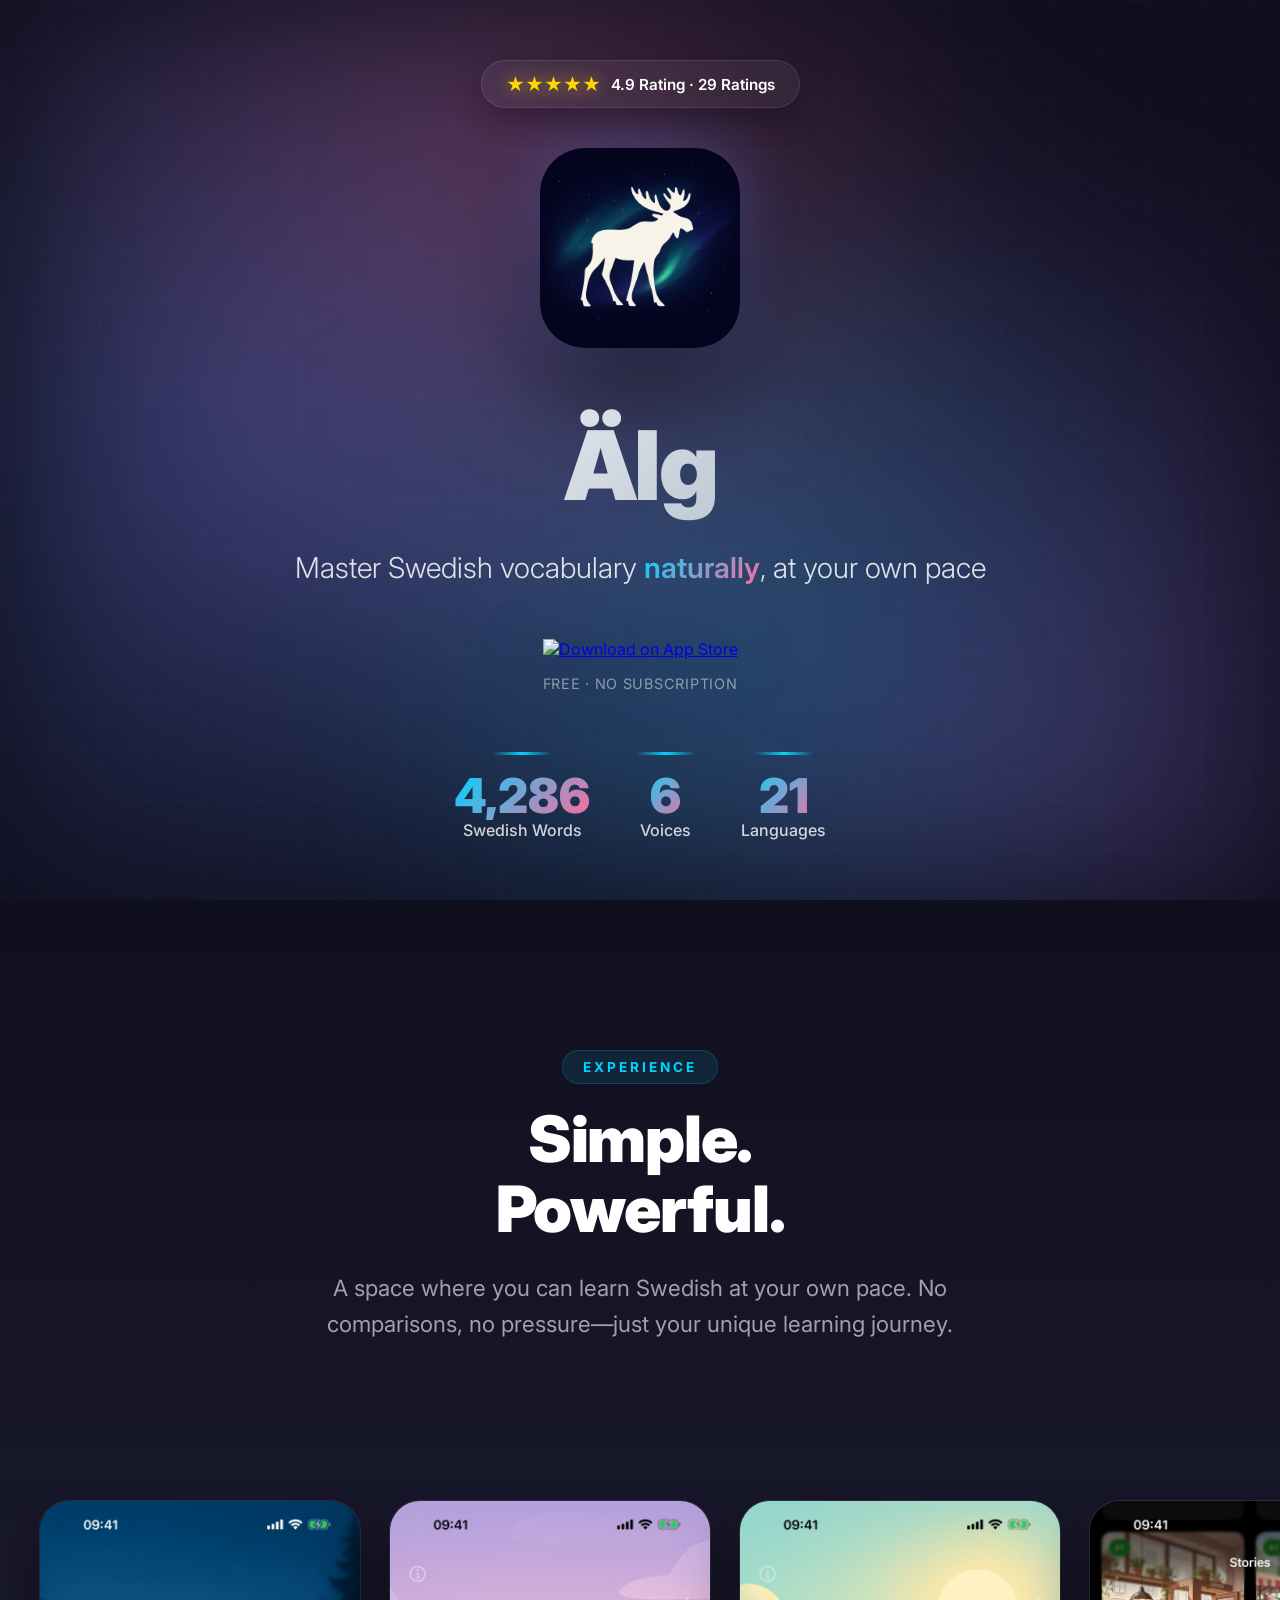
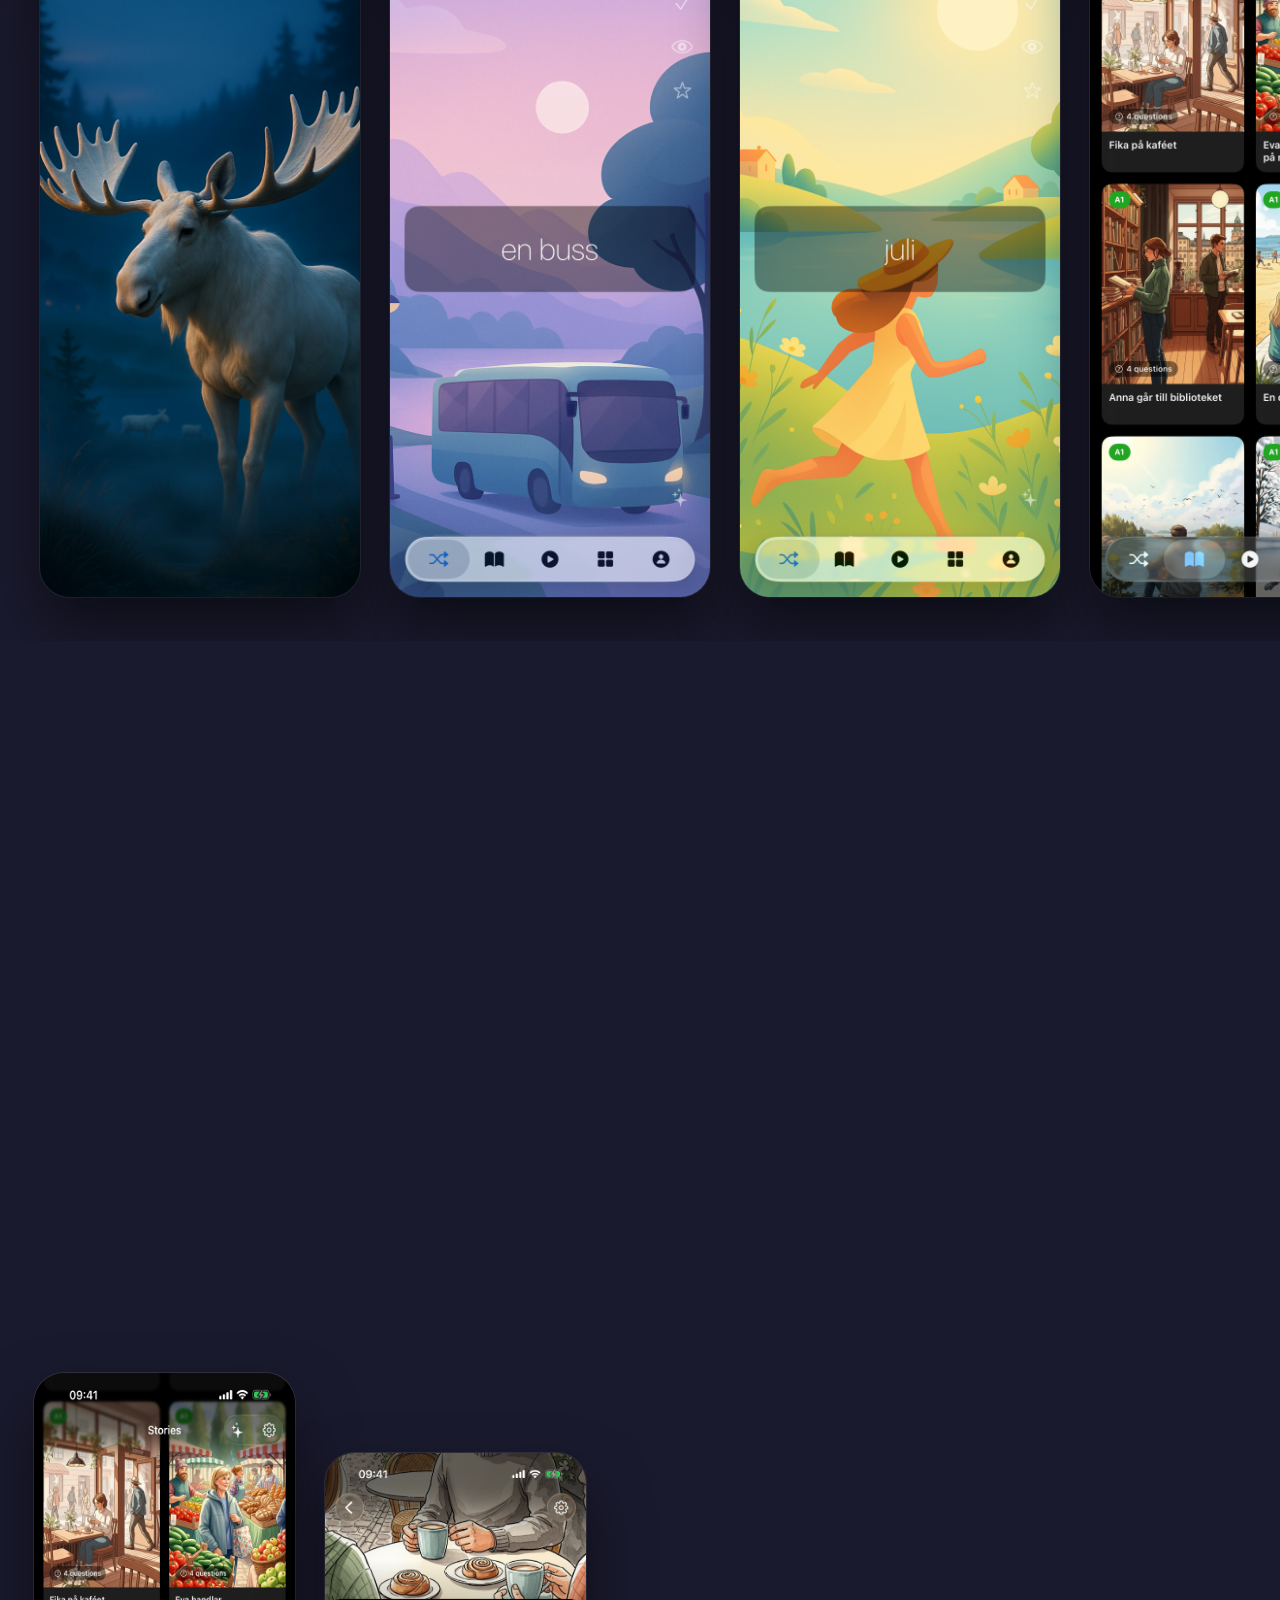
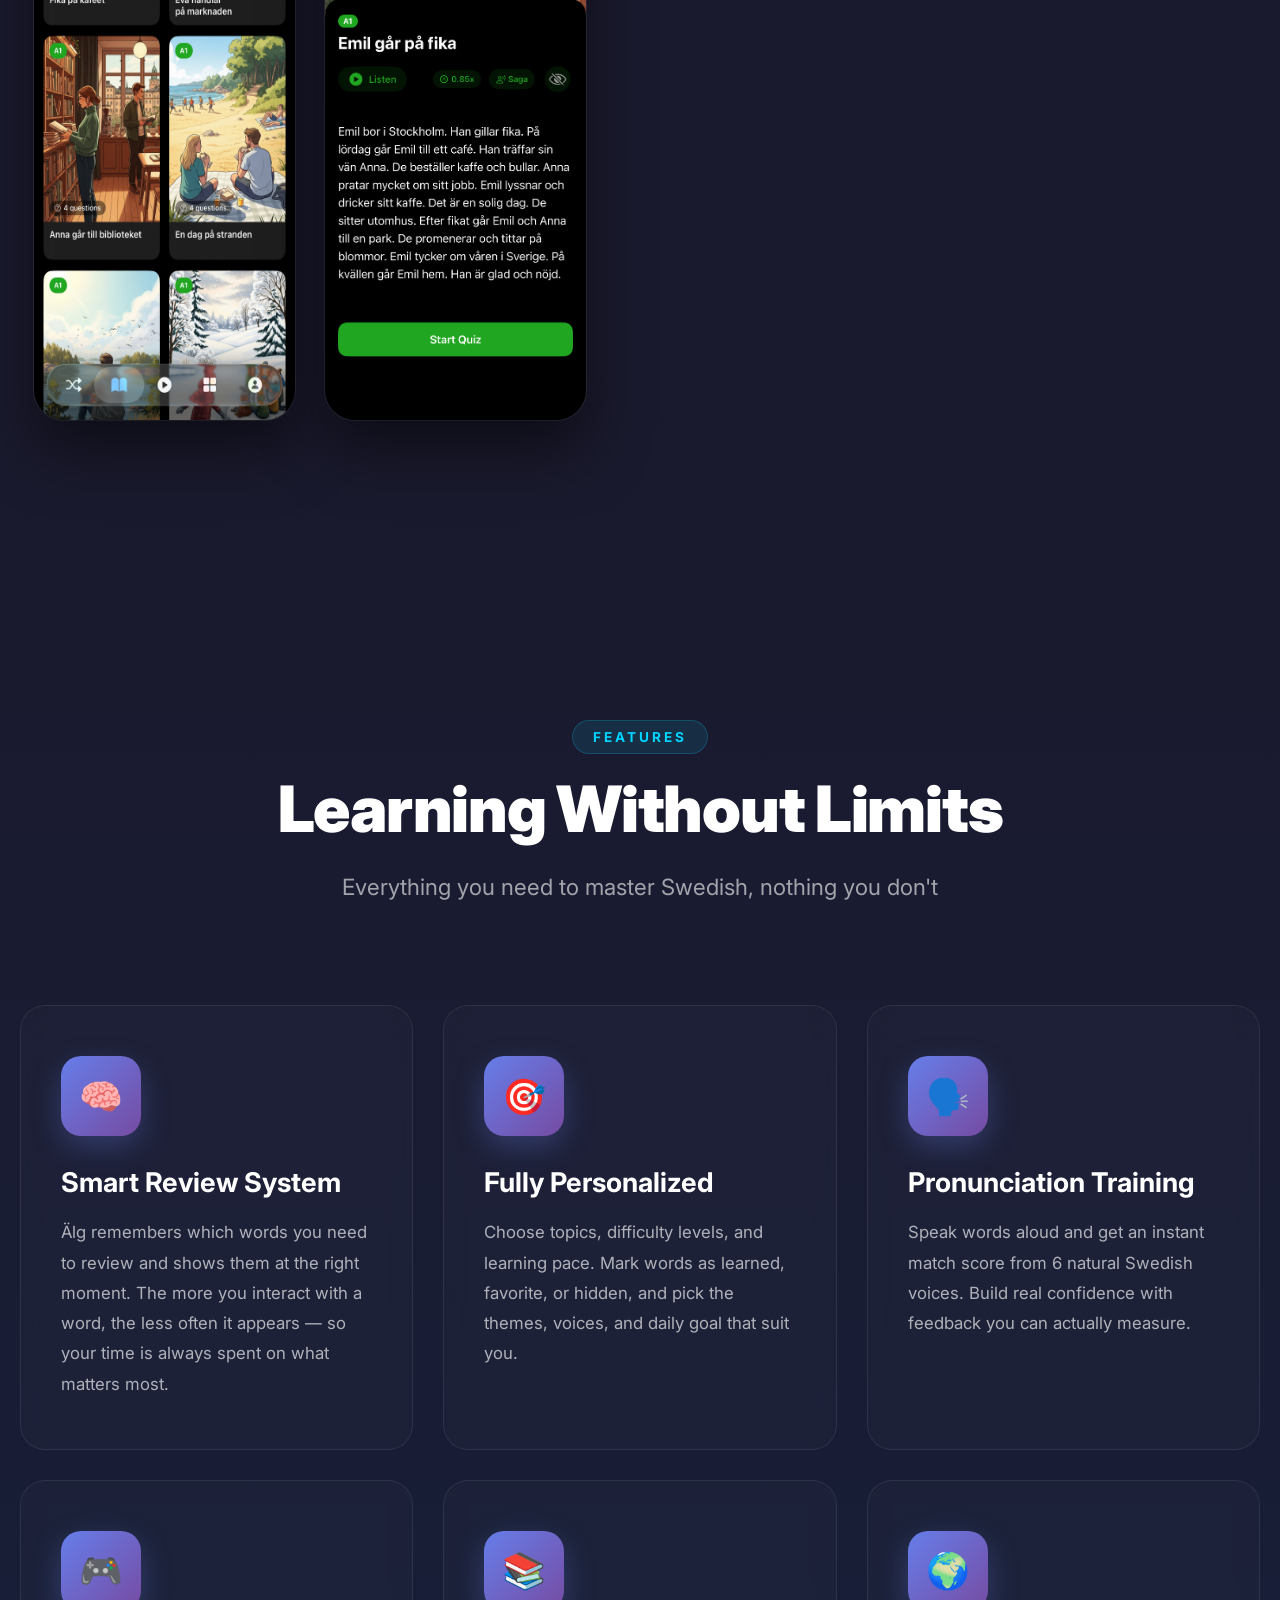
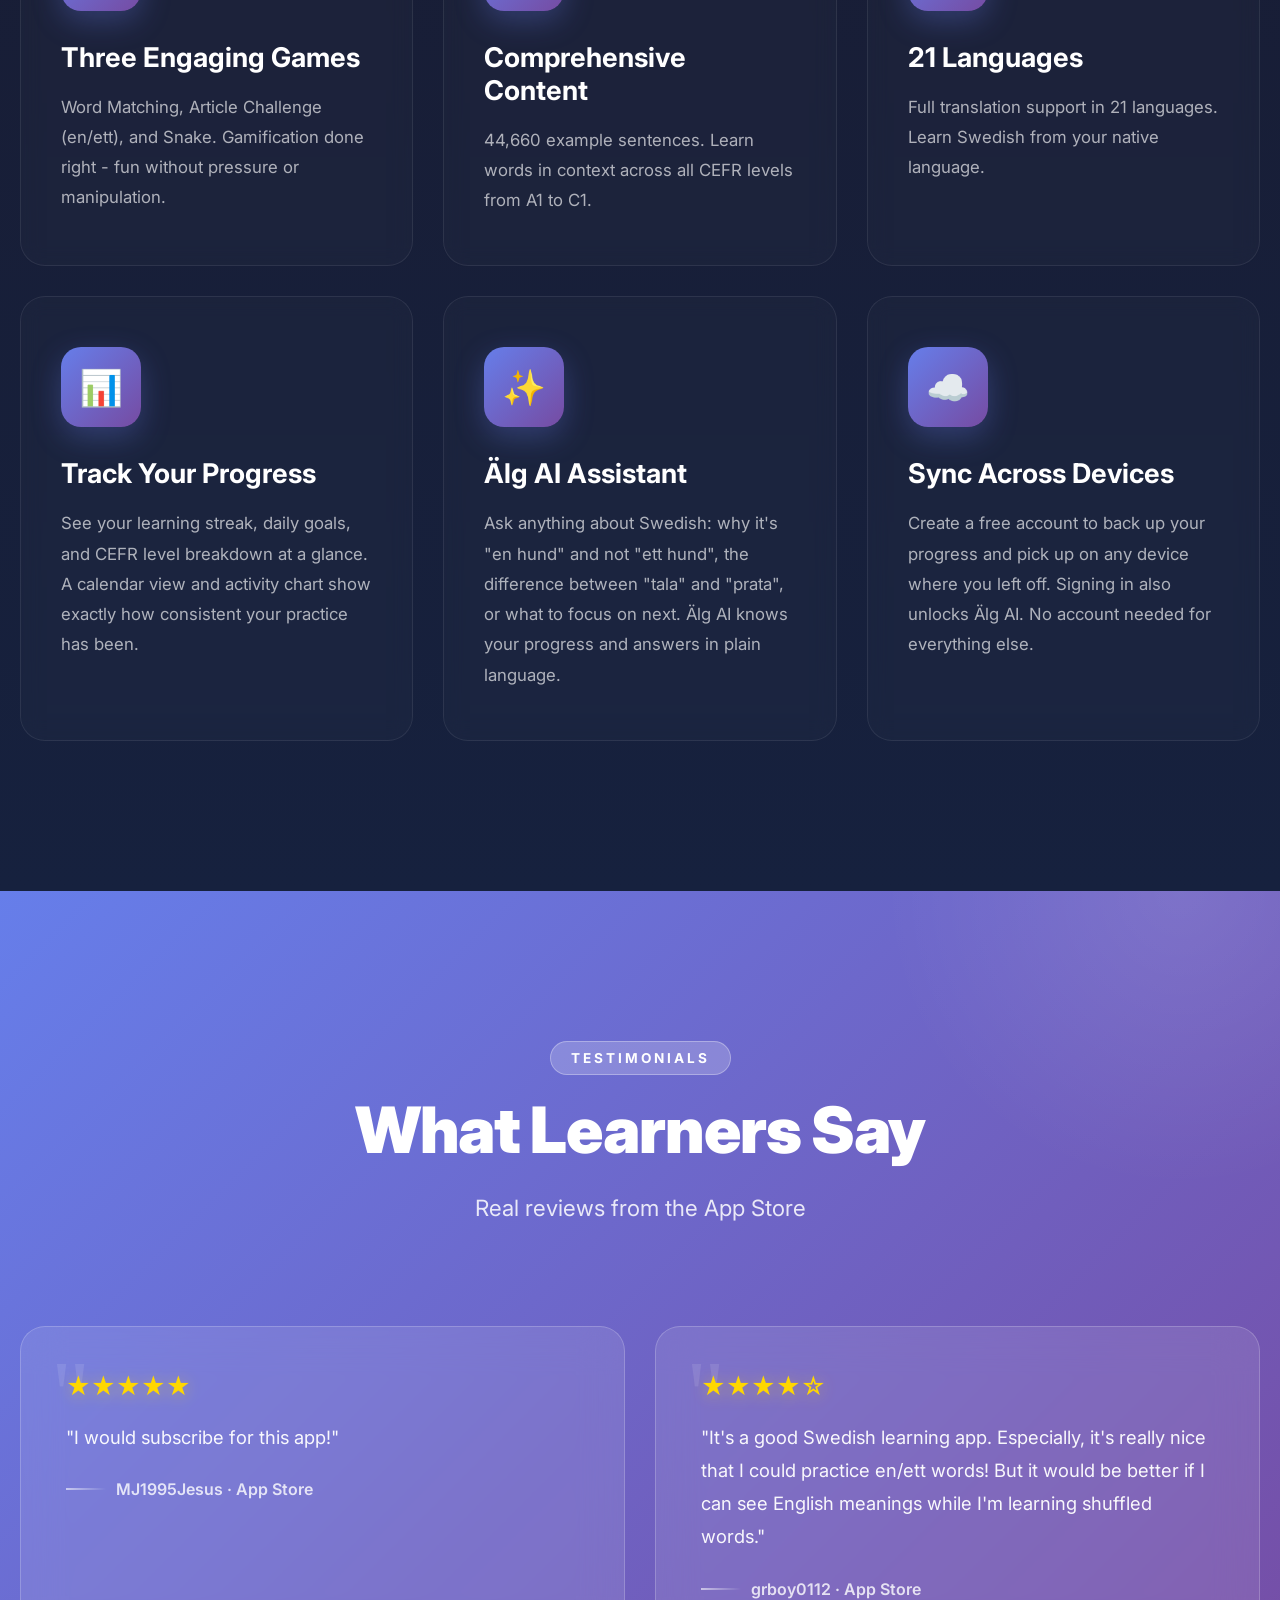
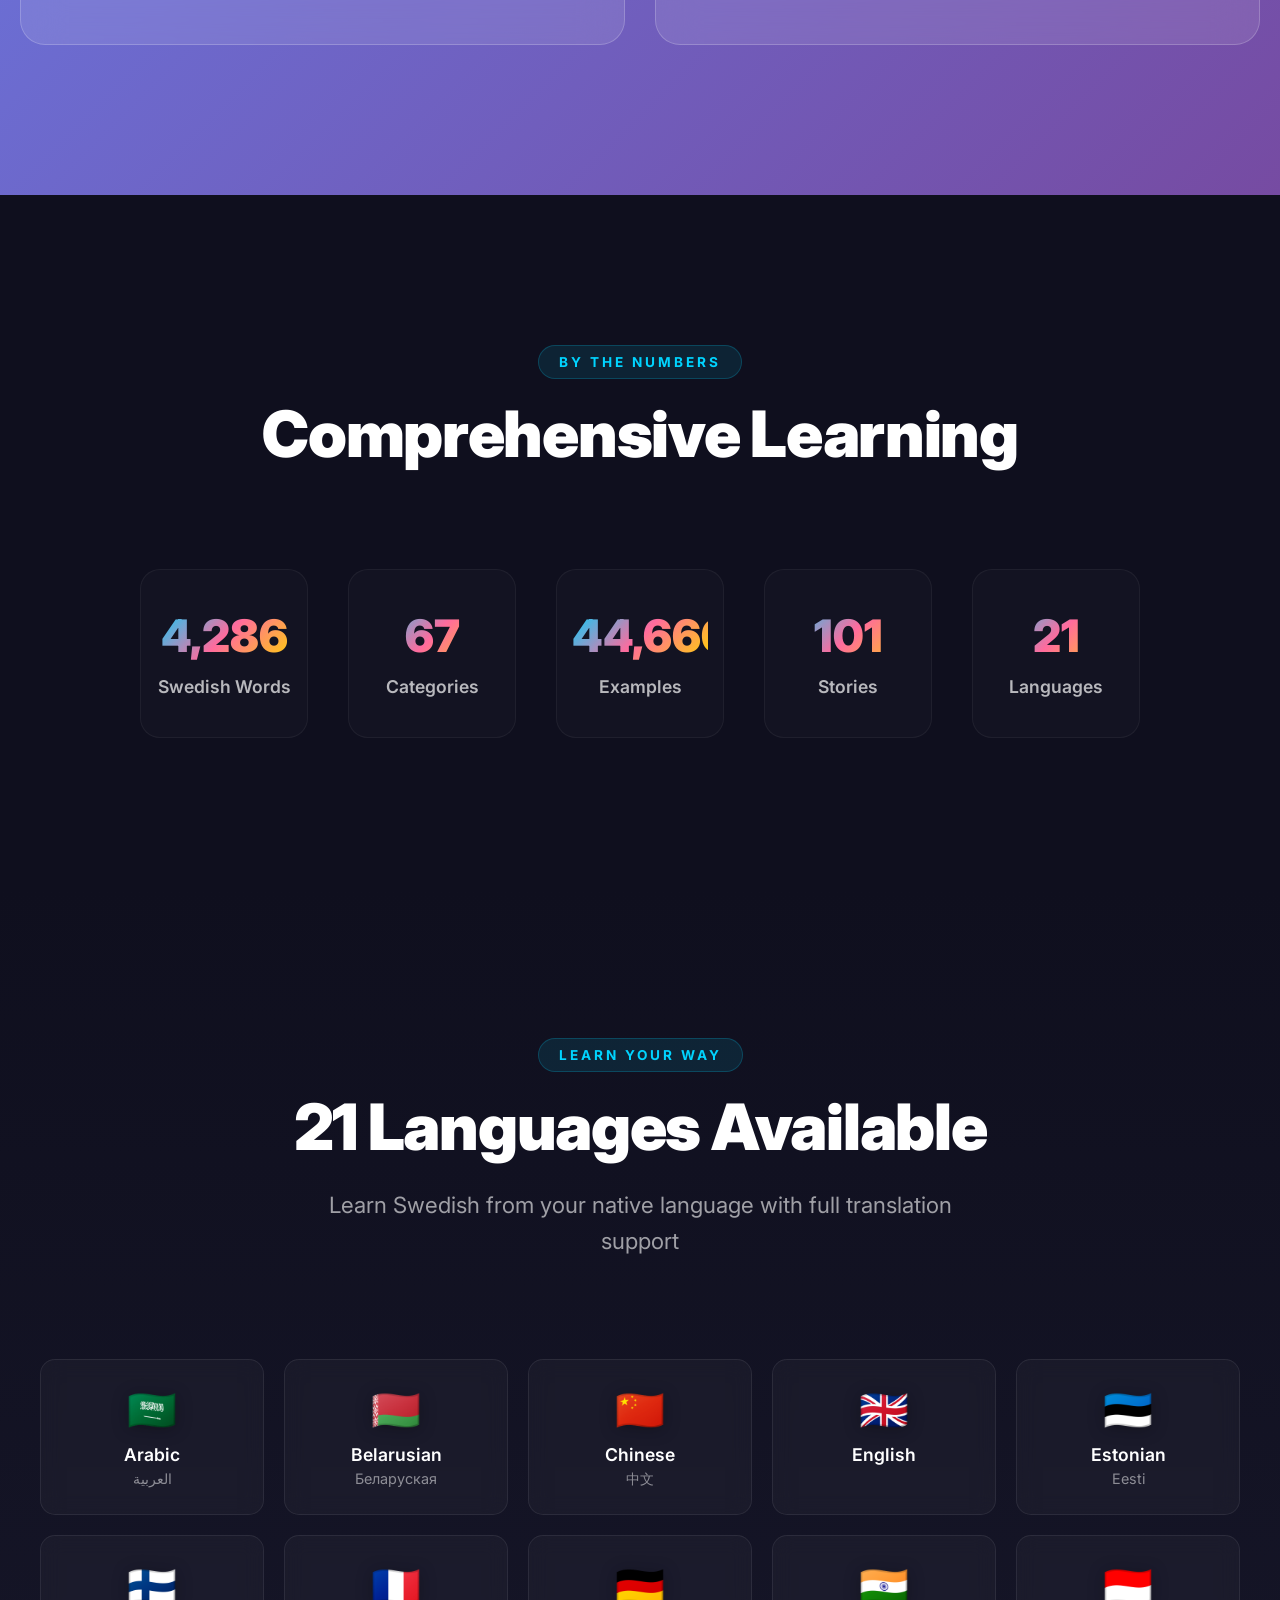
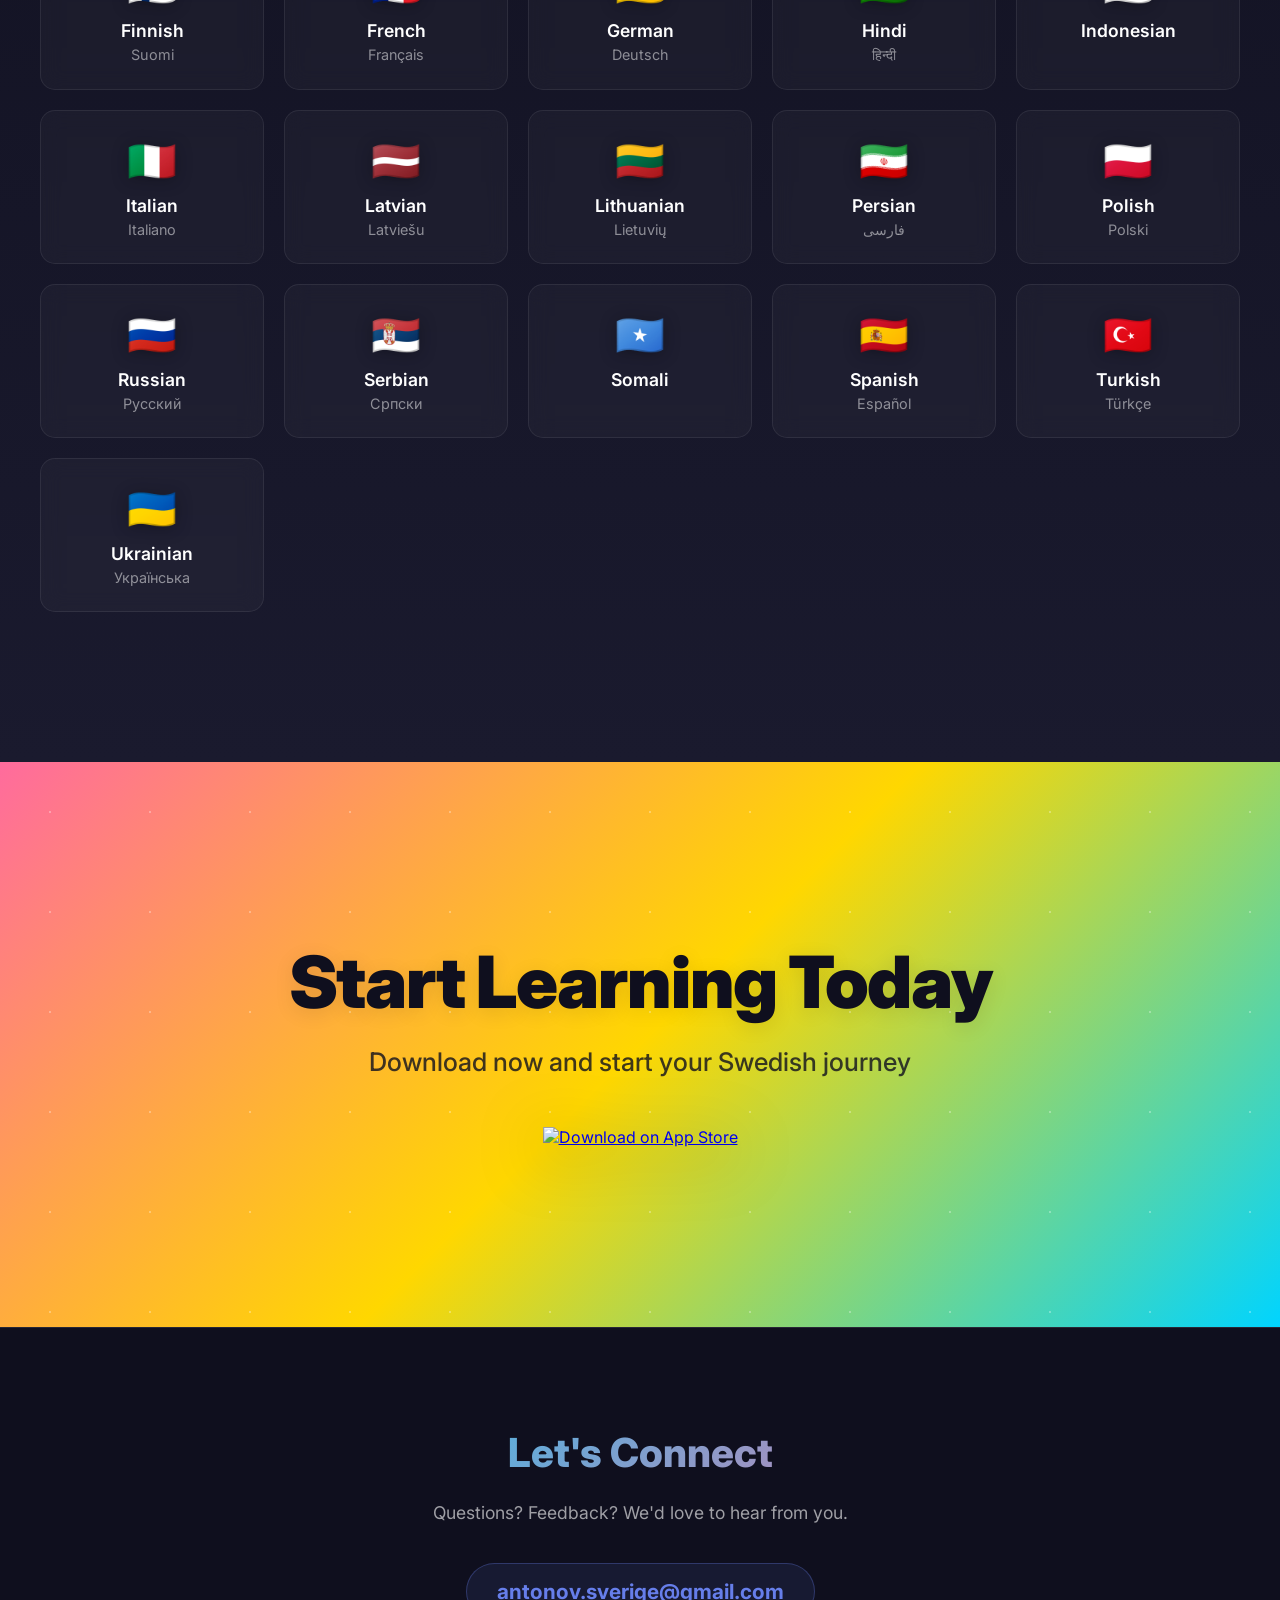
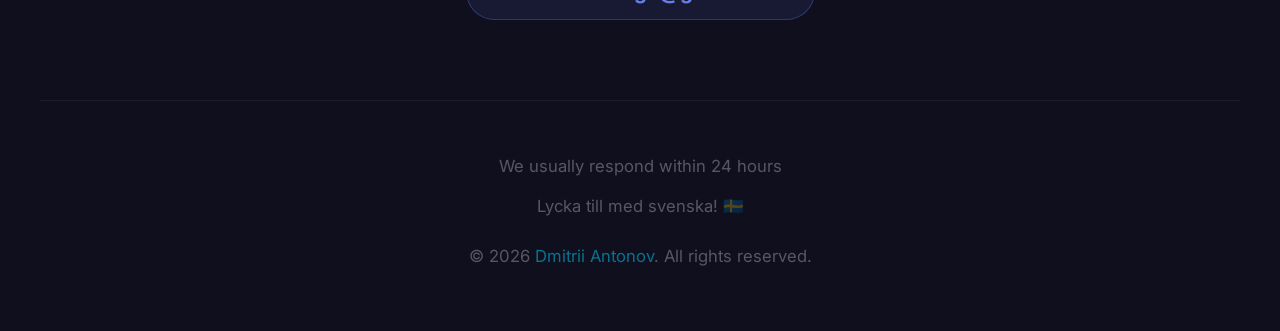
==== commit f1f740ce: "Show stories, Älg AI and sync on the site Adds a Stories section with how reading, listening, tappin" ====
--- a/index.html
+++ b/index.html
@@ -388,6 +388,80 @@
                 0 0 0 1px rgba(102, 126, 234, 0.5);
         }
 
+        /* Stories Section */
+        .stories-section {
+            padding: 150px 20px;
+            background: #1a1a2e;
+            position: relative;
+            overflow: hidden;
+        }
+
+        .stories-layout {
+            display: grid;
+            grid-template-columns: 1fr 1fr;
+            gap: 80px;
+            align-items: center;
+        }
+
+        .stories-phones {
+            display: flex;
+            justify-content: center;
+            gap: 30px;
+        }
+
+        .stories-phones img {
+            width: 300px;
+            max-width: 45%;
+            height: auto;
+            border-radius: 30px;
+            box-shadow:
+                0 30px 60px rgba(0, 0, 0, 0.5),
+                0 0 0 1px rgba(255, 255, 255, 0.1);
+        }
+
+        .stories-phones img:nth-child(2) {
+            margin-top: 80px;
+        }
+
+        .stories-steps {
+            list-style: none;
+            display: flex;
+            flex-direction: column;
+            gap: 35px;
+        }
+
+        .stories-steps li {
+            display: flex;
+            gap: 25px;
+            align-items: flex-start;
+        }
+
+        .stories-step-icon {
+            flex: 0 0 auto;
+            width: 60px;
+            height: 60px;
+            background: linear-gradient(135deg, var(--primary), var(--secondary));
+            border-radius: 16px;
+            display: flex;
+            align-items: center;
+            justify-content: center;
+            font-size: 1.7em;
+            box-shadow: 0 10px 30px rgba(102, 126, 234, 0.3);
+        }
+
+        .stories-steps h3 {
+            font-size: 1.5em;
+            color: white;
+            margin-bottom: 8px;
+            font-weight: 700;
+        }
+
+        .stories-steps p {
+            color: rgba(255, 255, 255, 0.65);
+            line-height: 1.7;
+            font-size: 1.05em;
+        }
+
         /* Features Grid - Modern Cards */
         .features-section {
             padding: 150px 20px;
@@ -578,7 +652,7 @@
 
         .stats-grid {
             display: grid;
-            grid-template-columns: repeat(auto-fit, minmax(200px, 1fr));
+            grid-template-columns: repeat(auto-fit, minmax(160px, 1fr));
             gap: 40px;
             max-width: 1000px;
             margin: 80px auto 0;
@@ -804,6 +878,8 @@
             .app-icon-container { width: 150px; height: 150px; }
             .final-cta h2 { font-size: 2.5em; }
             .gallery-item { width: 280px; }
+            .stories-layout { grid-template-columns: 1fr; gap: 60px; }
+            .stories-phones img:nth-child(2) { margin-top: 40px; }
         }
 
         /* Scroll Reveal */
@@ -881,33 +957,85 @@
                         <img src="images/03_word_juli.png" alt="Word Card with Image">
                     </div>
                     <div class="gallery-item">
-                        <img src="images/04_word_light_bg.png" alt="Word Card Light">
+                        <img src="images/06_story_list.png" alt="Stories">
                     </div>
                     <div class="gallery-item">
-                        <img src="images/10_profile_main.png" alt="Profile &amp; Progress">
+                        <img src="images/story_detail.png" alt="Story with Text and Audio">
                     </div>
                     <div class="gallery-item">
-                        <img src="images/12_profile_statistics.png" alt="Statistics">
+                        <img src="images/05_ai_chat.png" alt="Älg AI Assistant">
                     </div>
                     <div class="gallery-item">
-                        <img src="images/11_profile_calendar.png" alt="Learning Calendar">
+                        <img src="images/04_pronunciation.png" alt="Pronunciation Training">
                     </div>
                     <div class="gallery-item">
-                        <img src="images/05_player.png" alt="Player Mode">
+                        <img src="images/07_player.png" alt="Player Mode">
                     </div>
                     <div class="gallery-item">
-                        <img src="images/06_matching_game.png" alt="Matching Game">
+                        <img src="images/08_matching_game.png" alt="Matching Game">
                     </div>
                     <div class="gallery-item">
-                        <img src="images/07_snake_game.png" alt="Word Snake Game">
+                        <img src="images/snake_game.png" alt="Word Snake Game">
                     </div>
                     <div class="gallery-item">
-                        <img src="images/08_en_ett_game.png" alt="En/Ett Game">
+                        <img src="images/en_ett_game.png" alt="En/Ett Game">
                     </div>
                     <div class="gallery-item">
-                        <img src="images/09_dictionary.png" alt="Dictionary">
+                        <img src="images/dictionary.png" alt="Dictionary">
                     </div>
-                </div>
+                    <div class="gallery-item">
+                        <img src="images/09_profile.png" alt="Profile &amp; Progress">
+                    </div>
+                </div>
+            </div>
+        </div>
+    </section>
+
+    <!-- Stories Section -->
+    <section class="stories-section" id="stories">
+        <div class="container">
+            <div class="section-header reveal">
+                <div class="section-label">Stories</div>
+                <h2 class="section-title">Read. Listen.<br>Understand.</h2>
+                <p class="section-description">101 short stories from everyday life in Sweden, from A1 to C1 — each one illustrated and read aloud by a Swedish narrator.</p>
+            </div>
+
+            <div class="stories-layout">
+                <div class="stories-phones reveal">
+                    <img src="images/06_story_list.png" alt="Story list with illustrated stories by level">
+                    <img src="images/story_detail.png" alt="A story with its illustration and text">
+                </div>
+
+                <ul class="stories-steps reveal">
+                    <li>
+                        <div class="stories-step-icon">📖</div>
+                        <div>
+                            <h3>Read at your level</h3>
+                            <p>Stories are grouped by CEFR level, so you start with simple A1 texts about fika and a trip to the market and work your way up.</p>
+                        </div>
+                    </li>
+                    <li>
+                        <div class="stories-step-icon">🎧</div>
+                        <div>
+                            <h3>Listen at your pace</h3>
+                            <p>A native-sounding narrator reads every story. Beginner levels are read a little slower, and you can set the speed for each level yourself — or hide the text and train your ear.</p>
+                        </div>
+                    </li>
+                    <li>
+                        <div class="stories-step-icon">👆</div>
+                        <div>
+                            <h3>Tap any word</h3>
+                            <p>Don't know a word? Tap it to see the translation in your language and open the full word card with forms and examples.</p>
+                        </div>
+                    </li>
+                    <li>
+                        <div class="stories-step-icon">✅</div>
+                        <div>
+                            <h3>Check what you understood</h3>
+                            <p>Every story ends with a short quiz of 3–4 questions. Answer them all correctly to mark the story as completed.</p>
+                        </div>
+                    </li>
+                </ul>
             </div>
         </div>
     </section>
@@ -930,8 +1058,8 @@
 
                 <div class="feature-card reveal">
                     <div class="feature-icon-wrapper">🎯</div>
-                    <h3>Customizable Practice</h3>
-                    <p>Choose topics, difficulty levels, and learning pace. Mark words as learned, favorite, or hidden to create your perfect study path.</p>
+                    <h3>Fully Personalized</h3>
+                    <p>Choose topics, difficulty levels, and learning pace. Mark words as learned, favorite, or hidden, and pick the themes, voices, and daily goal that suit you.</p>
                 </div>
 
                 <div class="feature-card reveal">
@@ -959,15 +1087,21 @@
                 </div>
 
                 <div class="feature-card reveal">
-                    <div class="feature-icon-wrapper">🎨</div>
-                    <h3>Fully Personalized</h3>
-                    <p>Customize themes, voices, goals, and display options. Make Älg truly yours with extensive settings.</p>
-                </div>
-
-                <div class="feature-card reveal">
                     <div class="feature-icon-wrapper">📊</div>
                     <h3>Track Your Progress</h3>
                     <p>See your learning streak, daily goals, and CEFR level breakdown at a glance. A calendar view and activity chart show exactly how consistent your practice has been.</p>
+                </div>
+
+                <div class="feature-card reveal">
+                    <div class="feature-icon-wrapper">✨</div>
+                    <h3>Älg AI Assistant</h3>
+                    <p>Ask anything about Swedish: why it's "en hund" and not "ett hund", the difference between "tala" and "prata", or what to focus on next. Älg AI knows your progress and answers in plain language.</p>
+                </div>
+
+                <div class="feature-card reveal">
+                    <div class="feature-icon-wrapper">☁️</div>
+                    <h3>Sync Across Devices</h3>
+                    <p>Create a free account to back up your progress and pick up on any device where you left off. Signing in also unlocks Älg AI. No account needed for everything else.</p>
                 </div>
             </div>
         </div>
@@ -1018,6 +1152,10 @@
                 <div class="stat-card reveal">
                     <span class="stat-number">44,660</span>
                     <span class="stat-label">Examples</span>
+                </div>
+                <div class="stat-card reveal">
+                    <span class="stat-number">101</span>
+                    <span class="stat-label">Stories</span>
                 </div>
                 <div class="stat-card reveal">
                     <span class="stat-number">21</span>
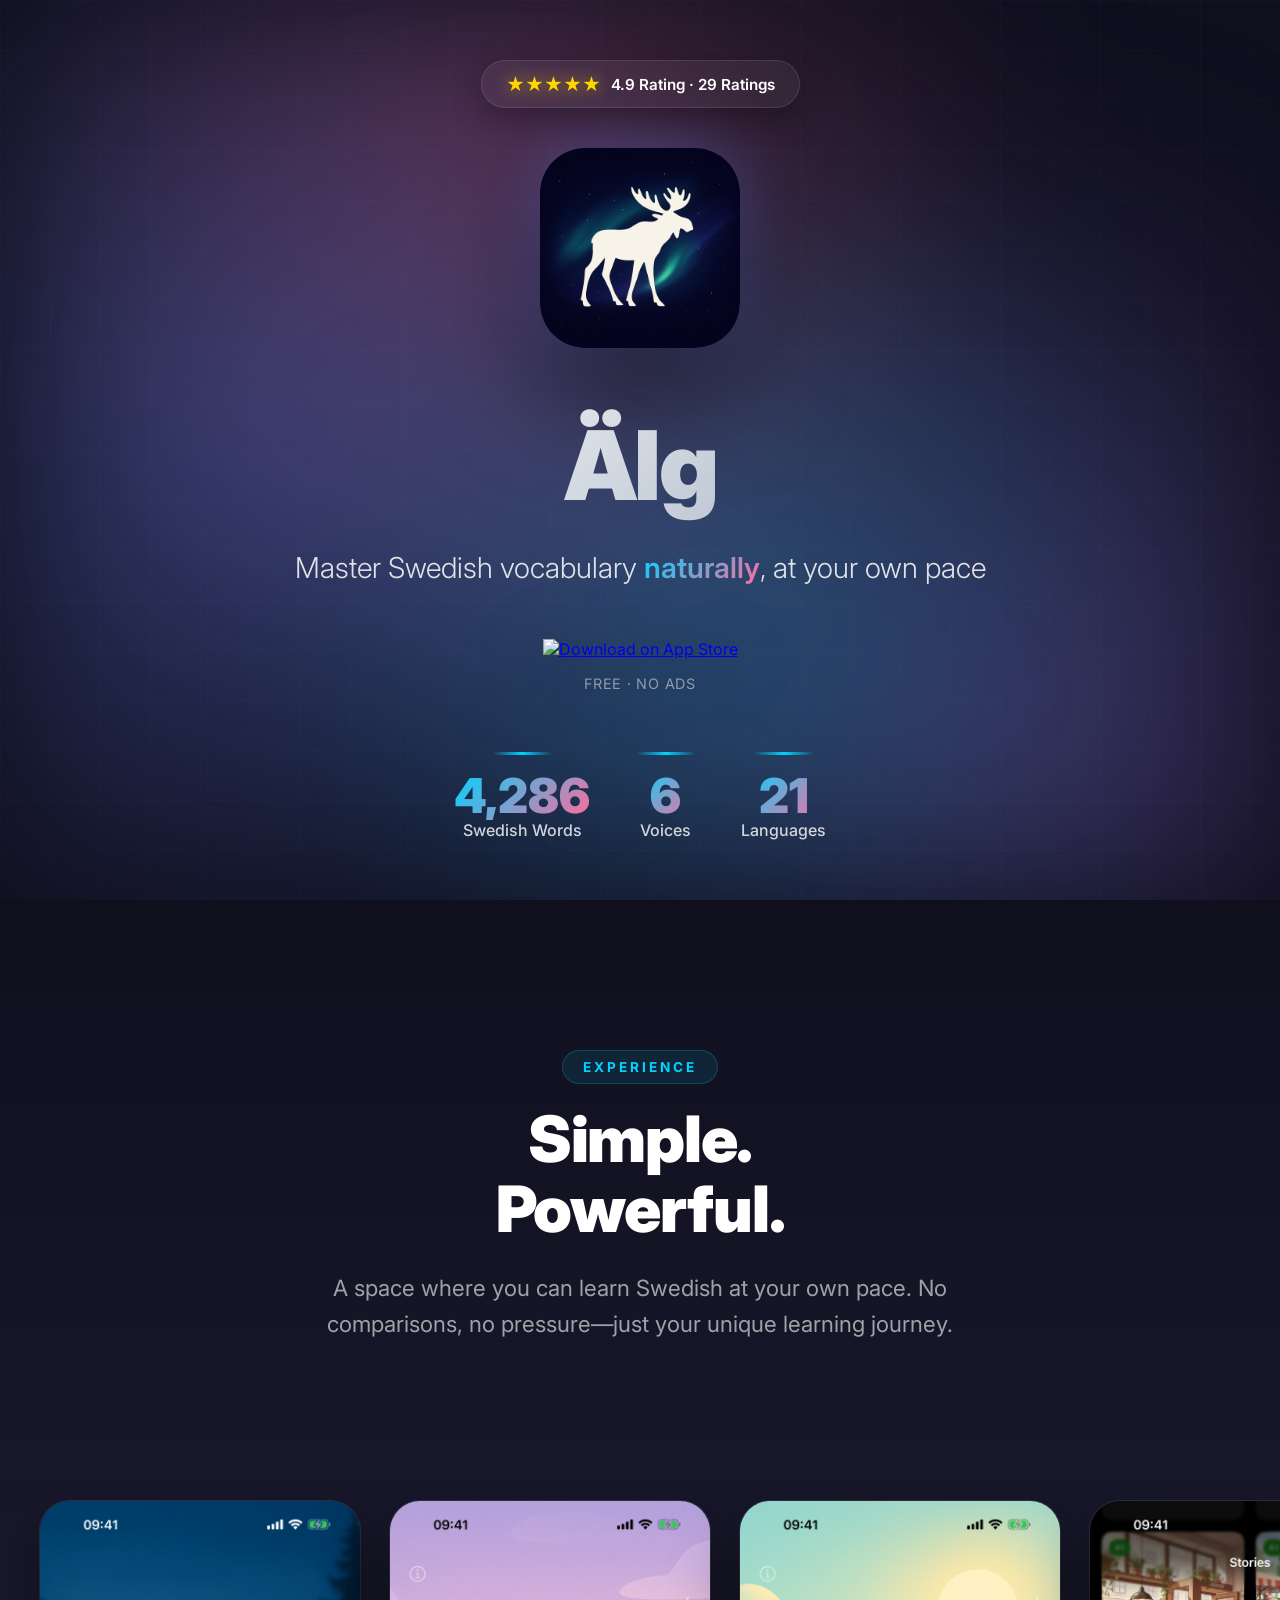
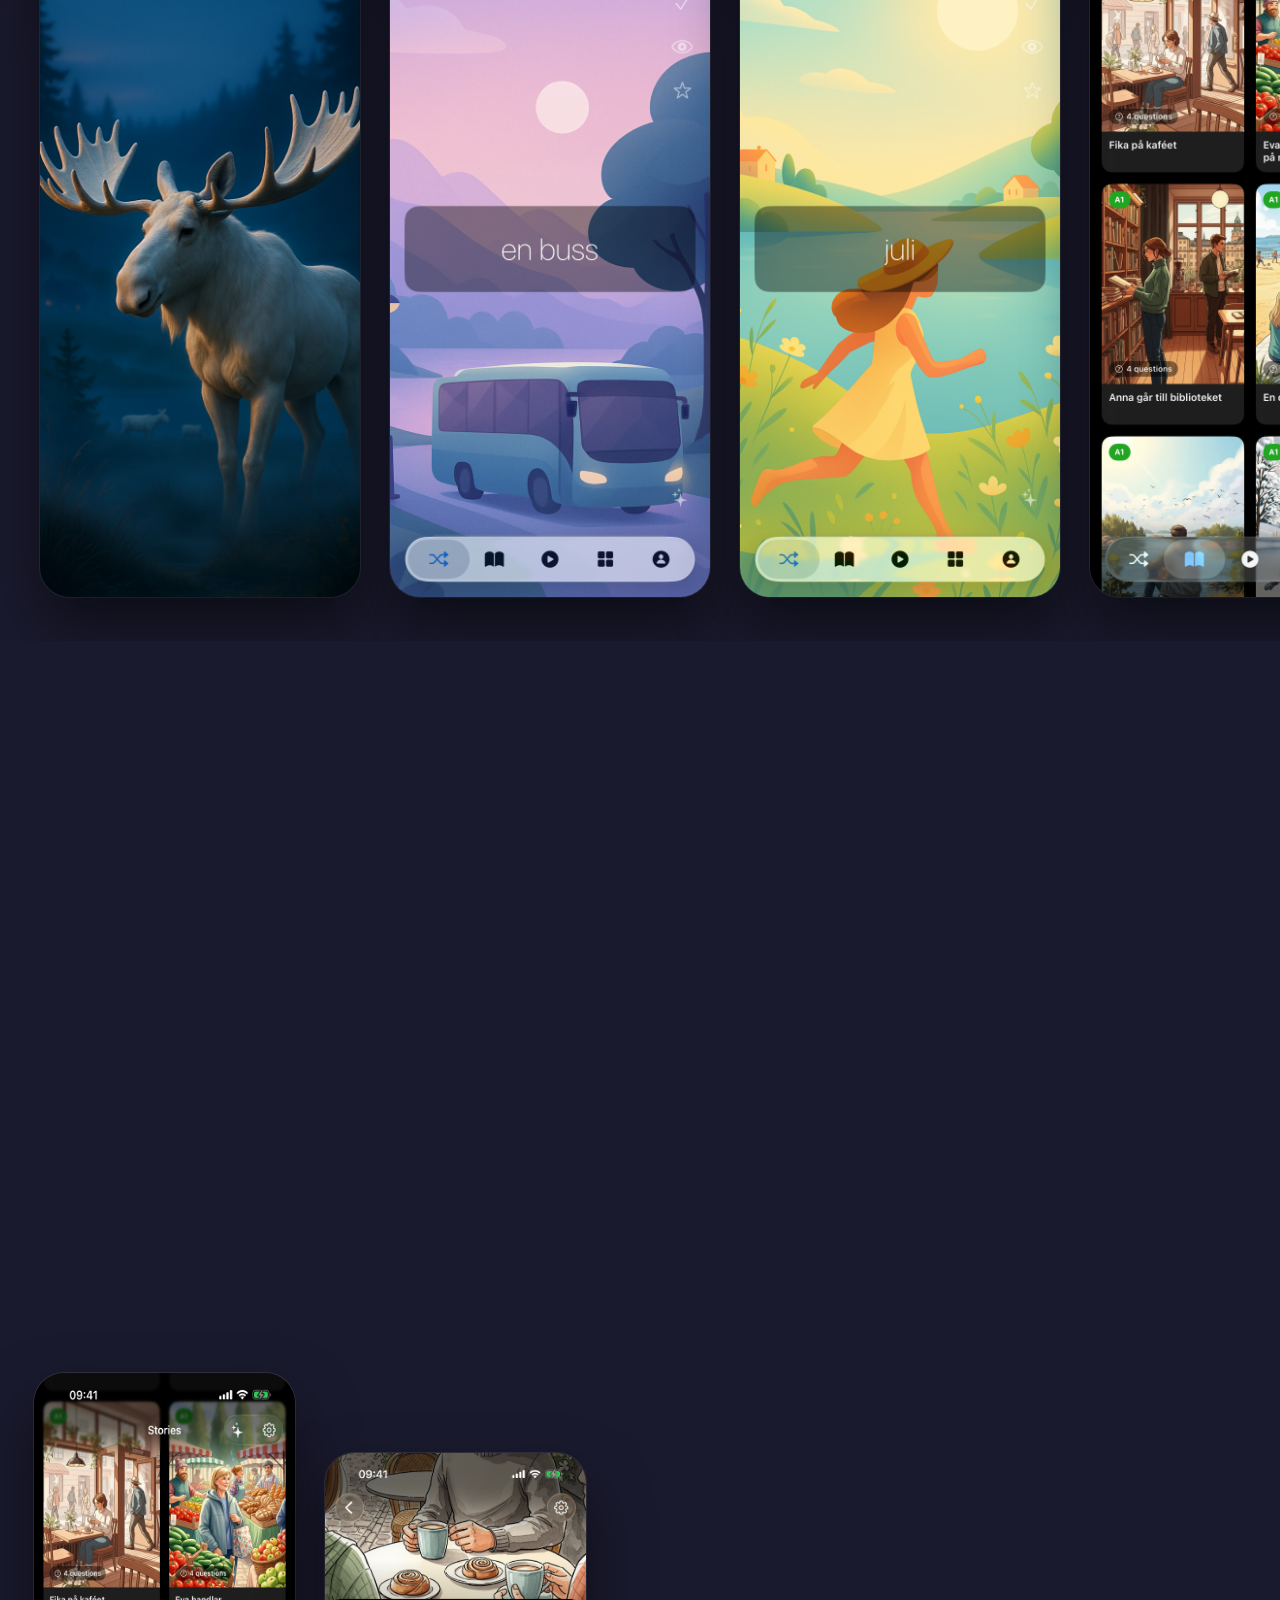
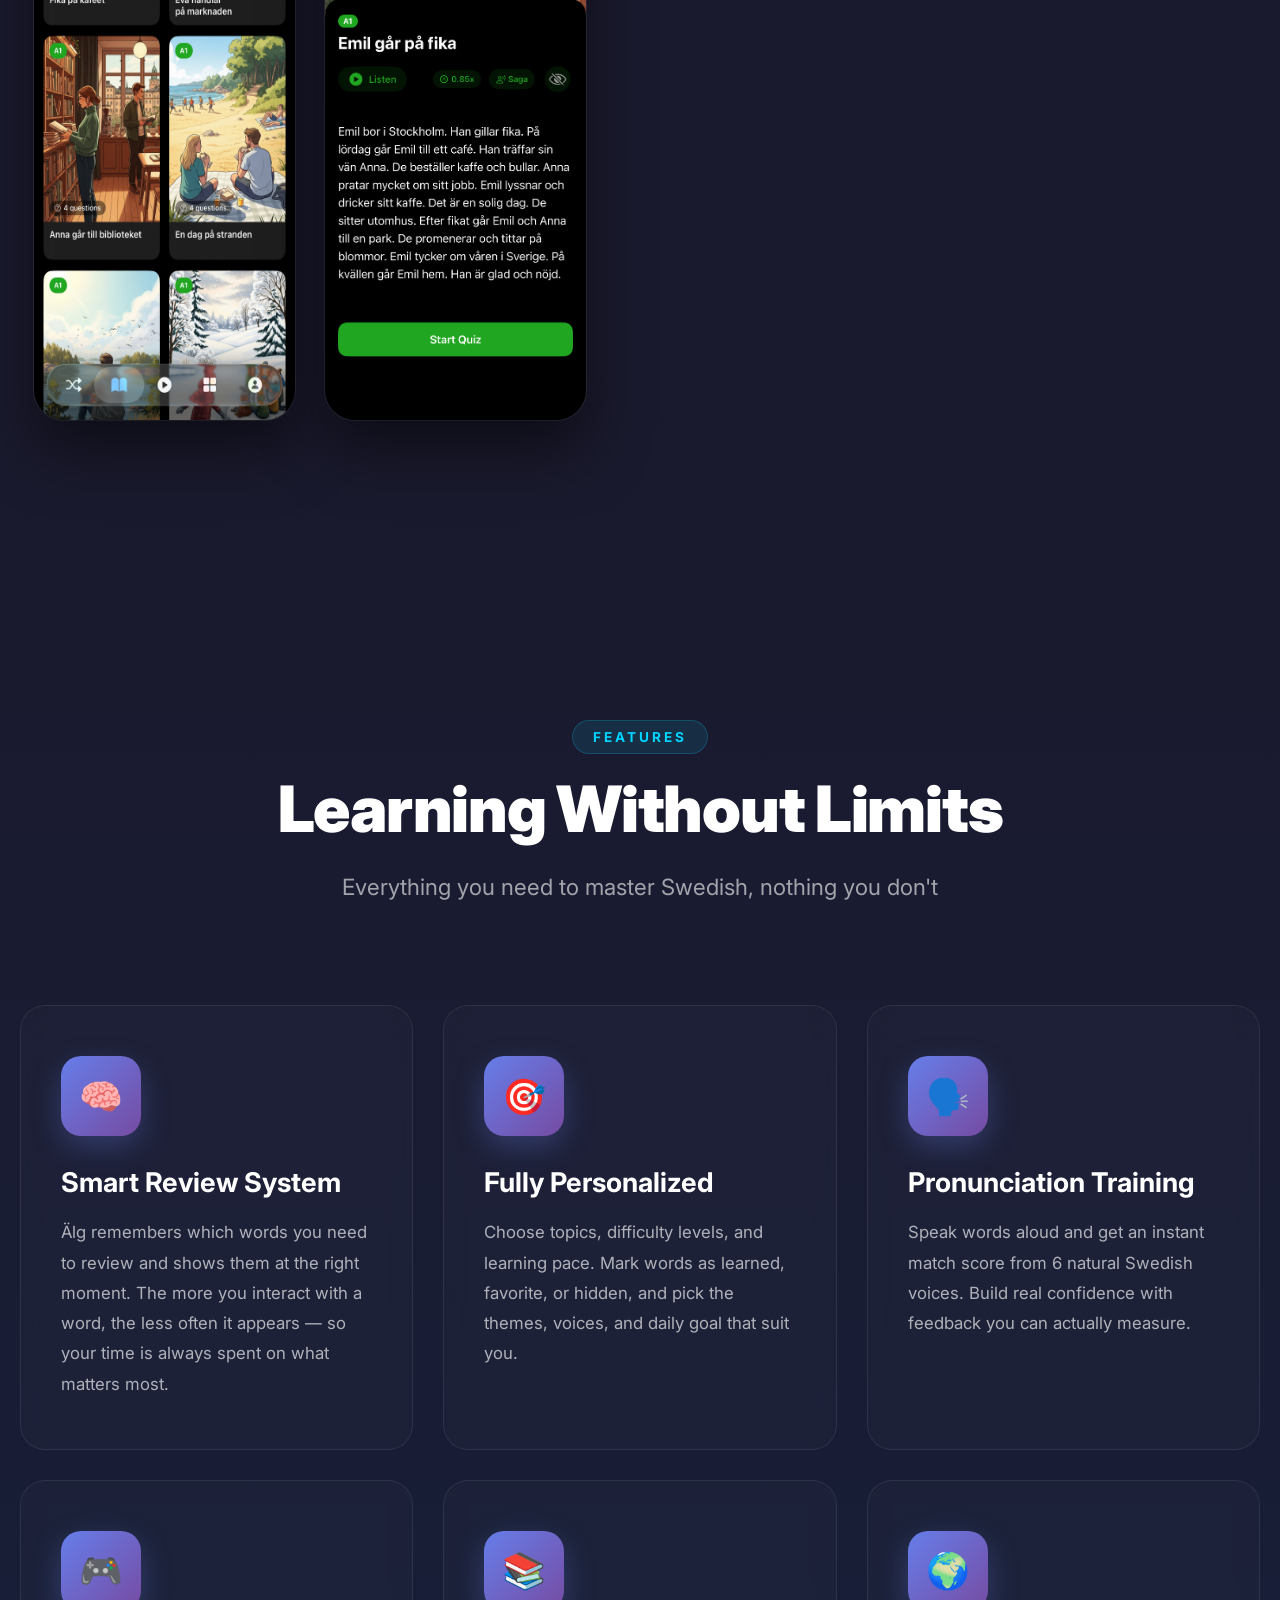
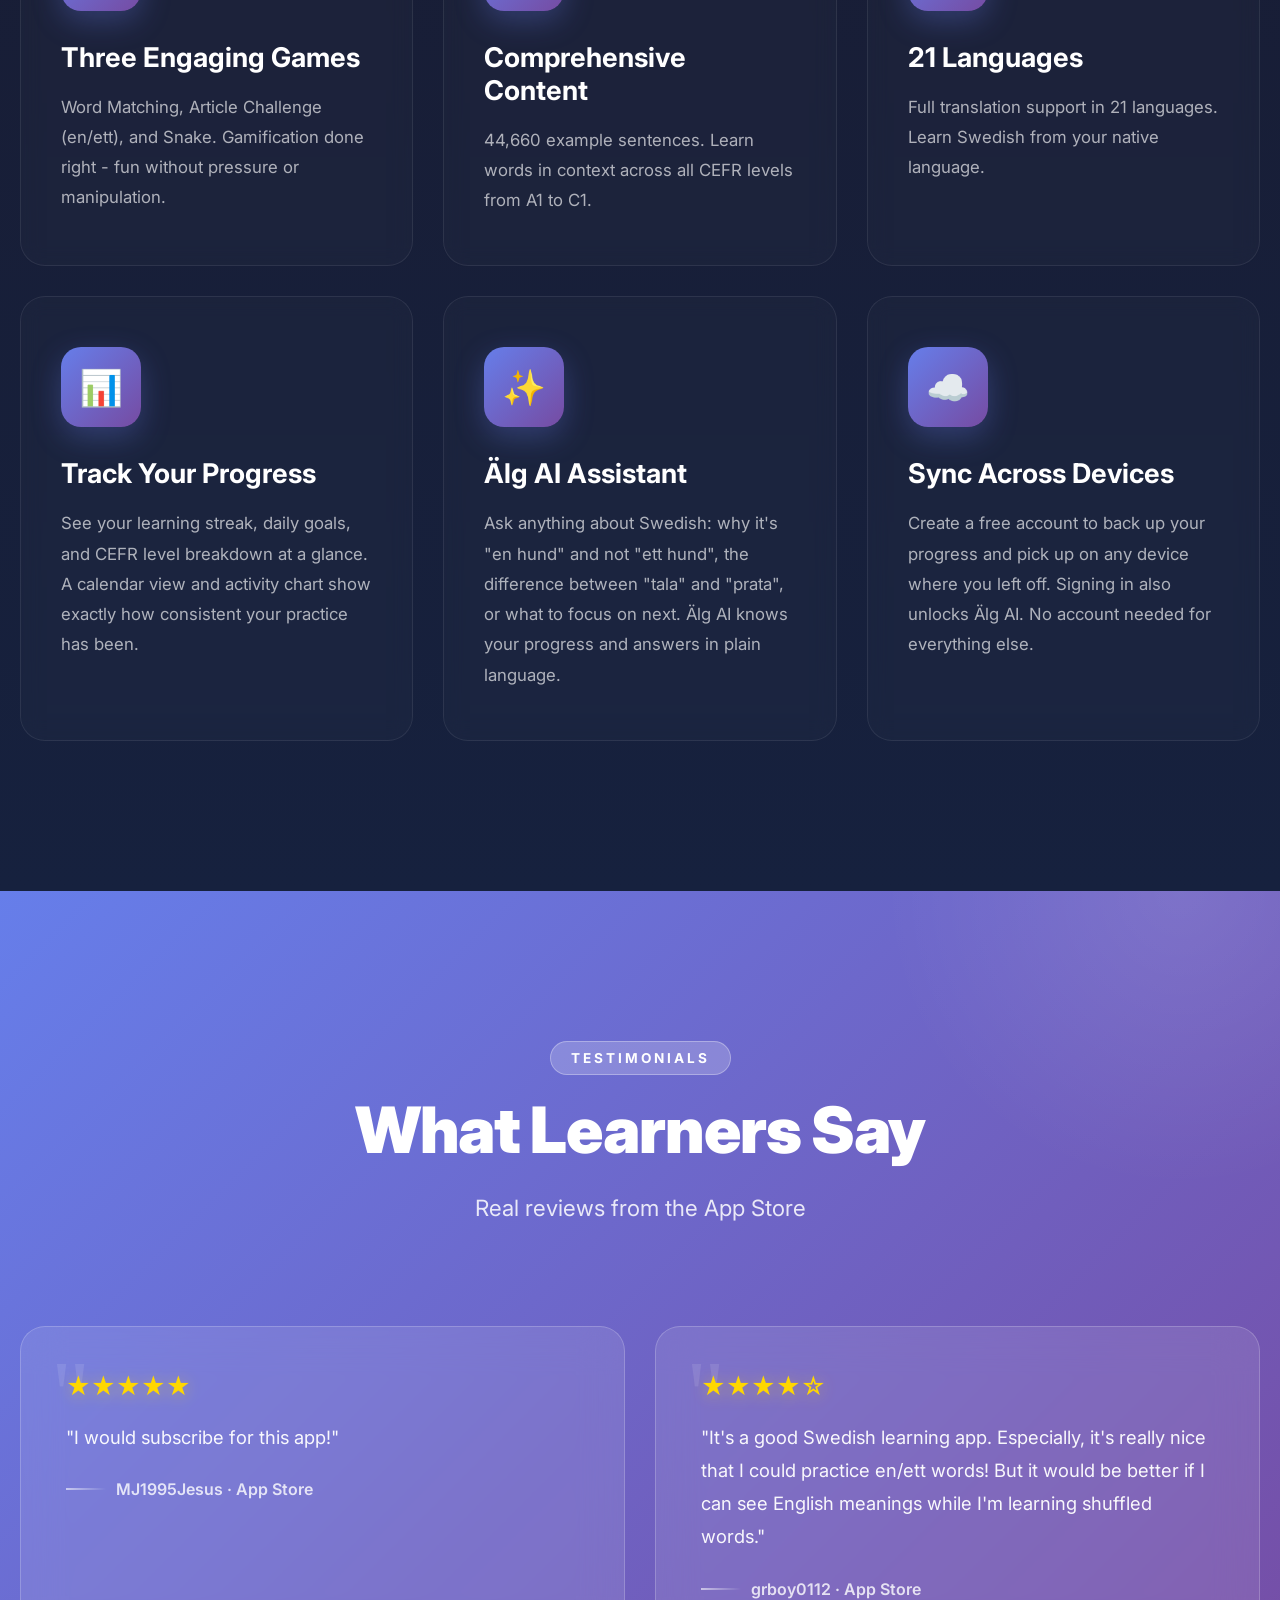
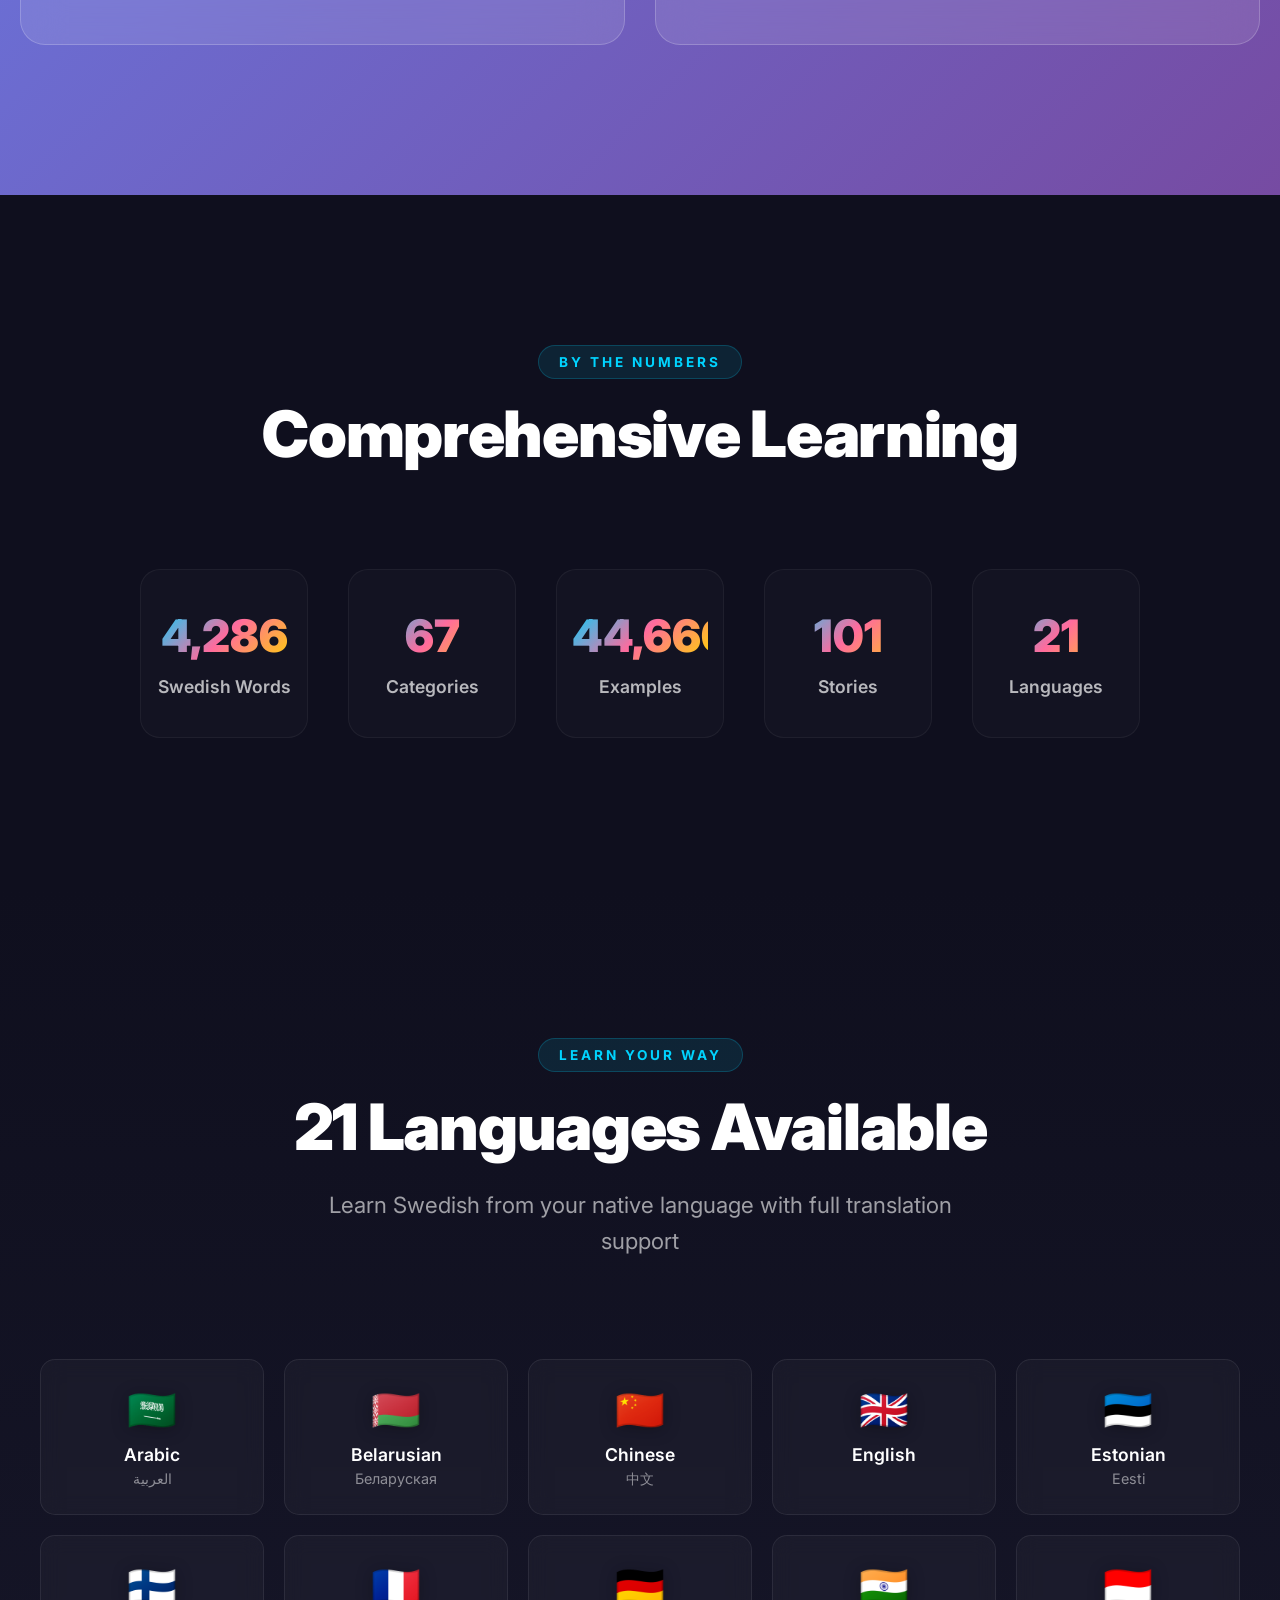
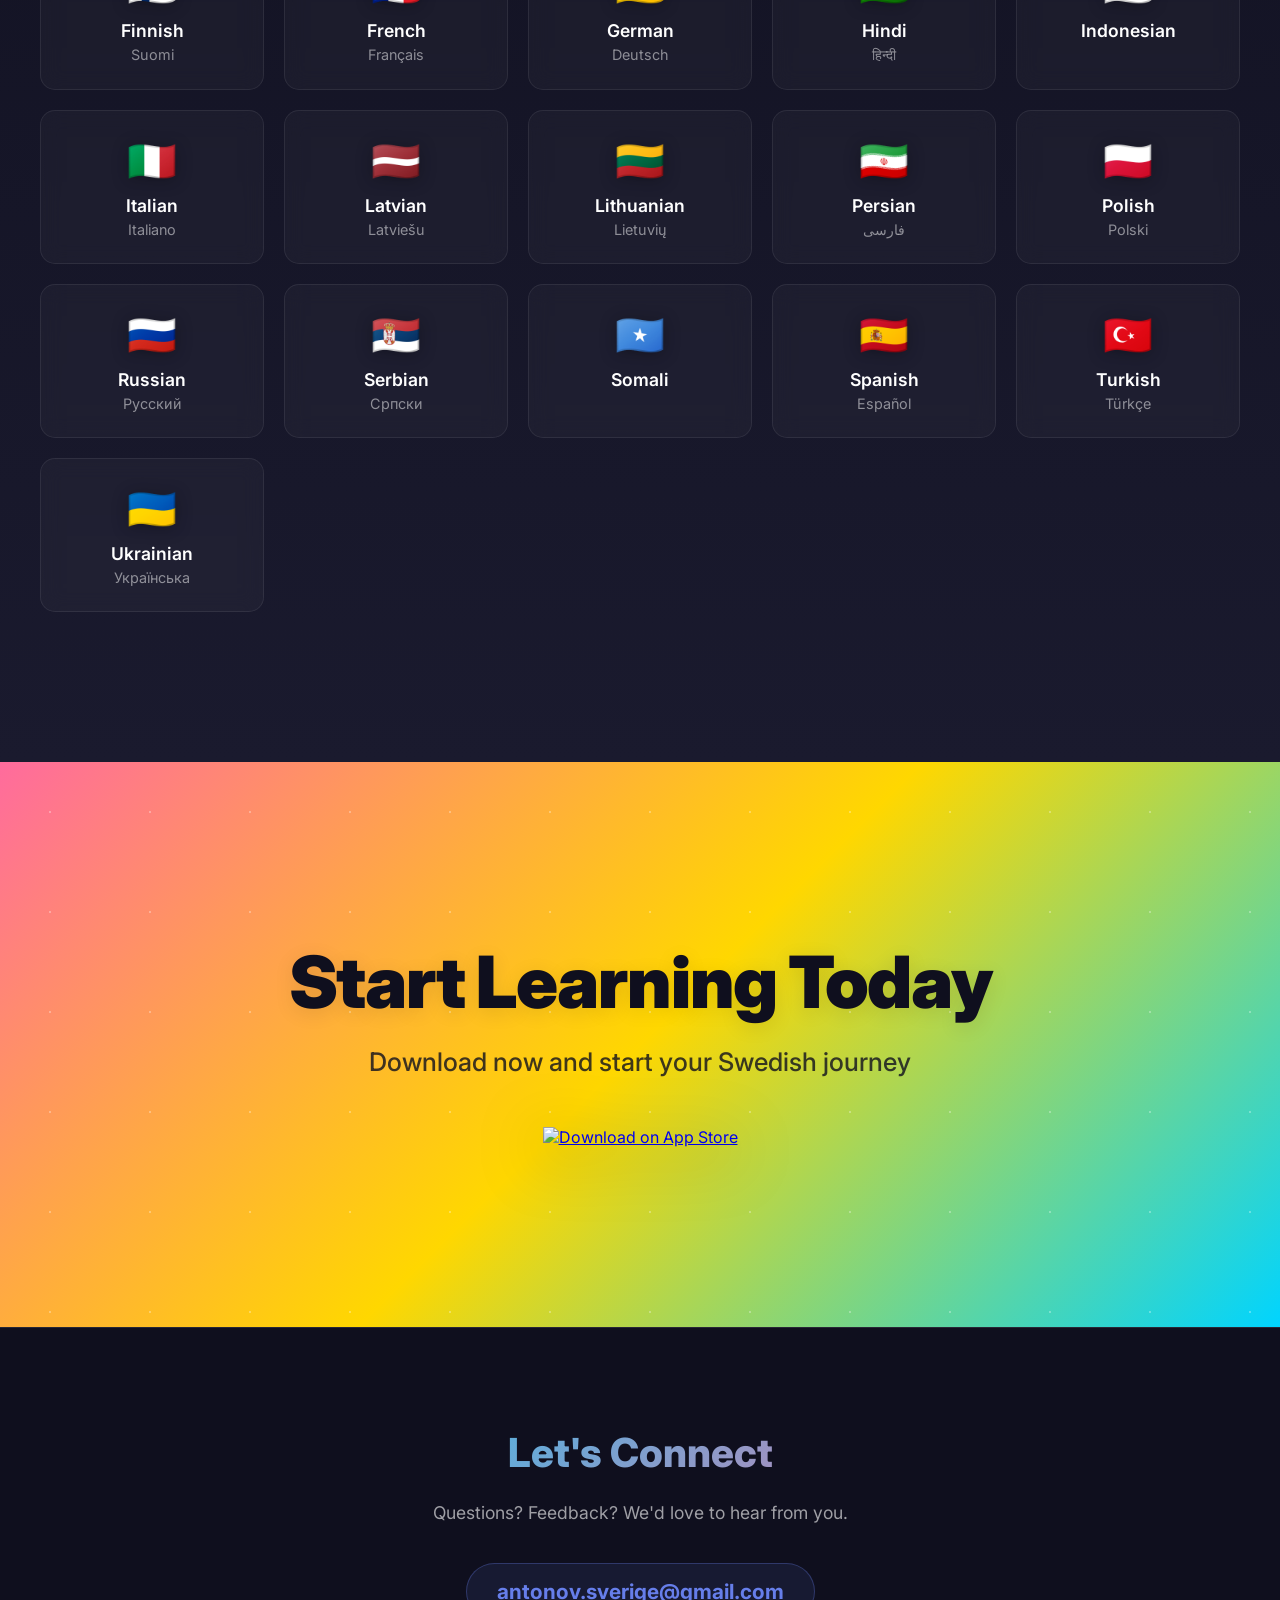
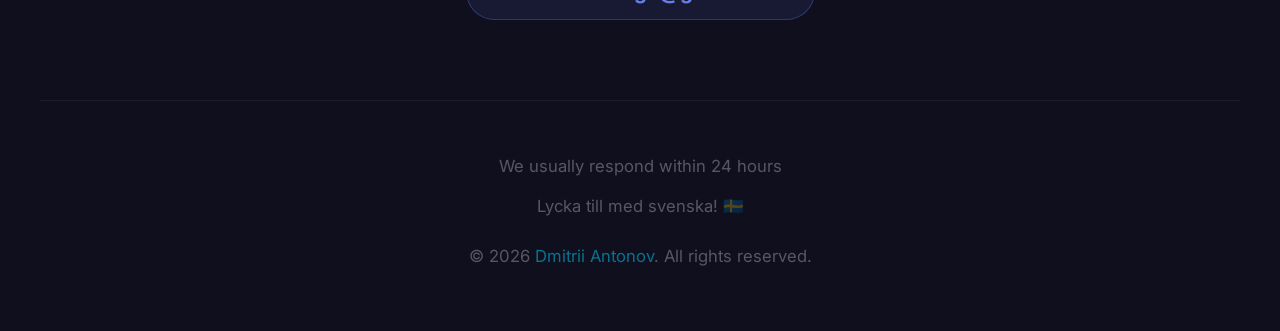
==== commit 408363bd: "Align title, meta and link previews with the positioning Search snippets and link previews now lead " ====
--- a/index.html
+++ b/index.html
@@ -3,24 +3,24 @@
 <head>
     <meta charset="UTF-8">
     <meta name="viewport" content="width=device-width, initial-scale=1.0">
-    <title>Älg - Master Swedish Vocabulary Naturally</title>
+    <title>Älg – Learn Swedish from Your Own Language · SFI &amp; Life in Sweden</title>
 
     <!-- Open Graph / Facebook -->
     <meta property="og:type" content="website">
     <meta property="og:url" content="https://antonovdmitriy.github.io/algapp/">
-    <meta property="og:title" content="Älg - Master Swedish Vocabulary Naturally">
-    <meta property="og:description" content="Learn Swedish at your own pace with 4,286 words, 6 natural voices, and 21 languages. No pressure, no comparisons—just your unique learning journey.">
+    <meta property="og:title" content="Älg – Learn Swedish from Your Own Language">
+    <meta property="og:description" content="Learn Swedish from your own language — 21 to choose from. Free, no ads. 4,000+ words, 101 audio stories and native voices for SFI and life in Sweden.">
     <meta property="og:image" content="https://antonovdmitriy.github.io/algapp/image.png">
 
     <!-- Twitter -->
     <meta property="twitter:card" content="summary_large_image">
     <meta property="twitter:url" content="https://antonovdmitriy.github.io/algapp/">
-    <meta property="twitter:title" content="Älg - Master Swedish Vocabulary Naturally">
-    <meta property="twitter:description" content="Learn Swedish at your own pace with 4,286 words, 6 natural voices, and 21 languages. No pressure, no comparisons—just your unique learning journey.">
+    <meta property="twitter:title" content="Älg – Learn Swedish from Your Own Language">
+    <meta property="twitter:description" content="Learn Swedish from your own language — 21 to choose from. Free, no ads. 4,000+ words, 101 audio stories and native voices for SFI and life in Sweden.">
     <meta property="twitter:image" content="https://antonovdmitriy.github.io/algapp/image.png">
 
     <!-- Meta Description -->
-    <meta name="description" content="Learn Swedish at your own pace with 4,286 words, 6 natural voices, and 21 languages. No pressure, no comparisons—just your unique learning journey.">
+    <meta name="description" content="Learn Swedish from your own language — 21 to choose from. Free, no ads. 4,000+ words, 101 audio stories and native voices for SFI and life in Sweden.">
 
     <style>
         @import url('https://fonts.googleapis.com/css2?family=Inter:wght@300;400;600;700;800;900&display=swap');
@@ -917,7 +917,7 @@
             <a href="https://apps.apple.com/se/app/%C3%A4lg-learn-swedish-words/id6746169818?l=en-GB" class="btn-app-store">
                 <img src="https://developer.apple.com/assets/elements/badges/download-on-the-app-store.svg" alt="Download on App Store">
             </a>
-            <p style="color: rgba(255,255,255,0.5); margin-top: 16px; font-size: 0.9em; letter-spacing: 0.05em;">FREE · NO SUBSCRIPTION</p>
+            <p style="color: rgba(255,255,255,0.5); margin-top: 16px; font-size: 0.9em; letter-spacing: 0.05em;">FREE · NO ADS</p>
 
             <div class="hero-stats">
                 <div class="hero-stat">
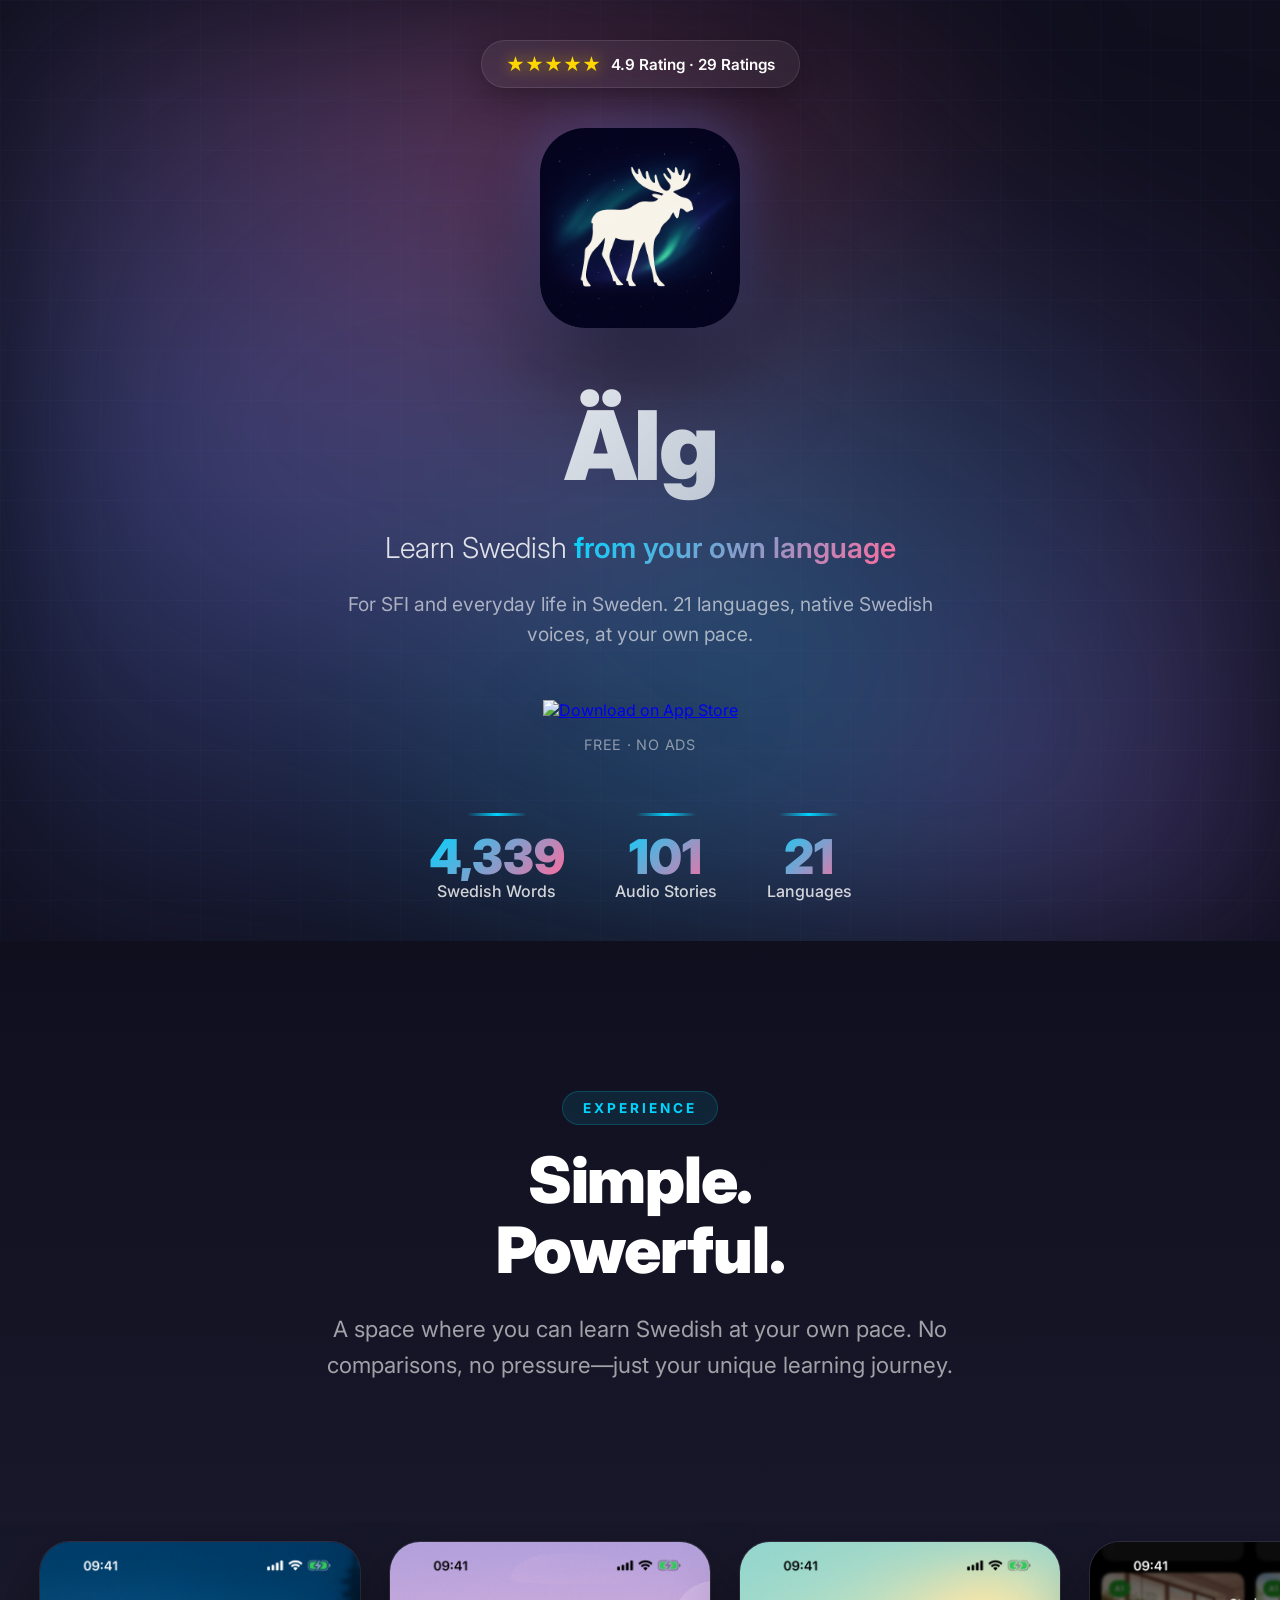
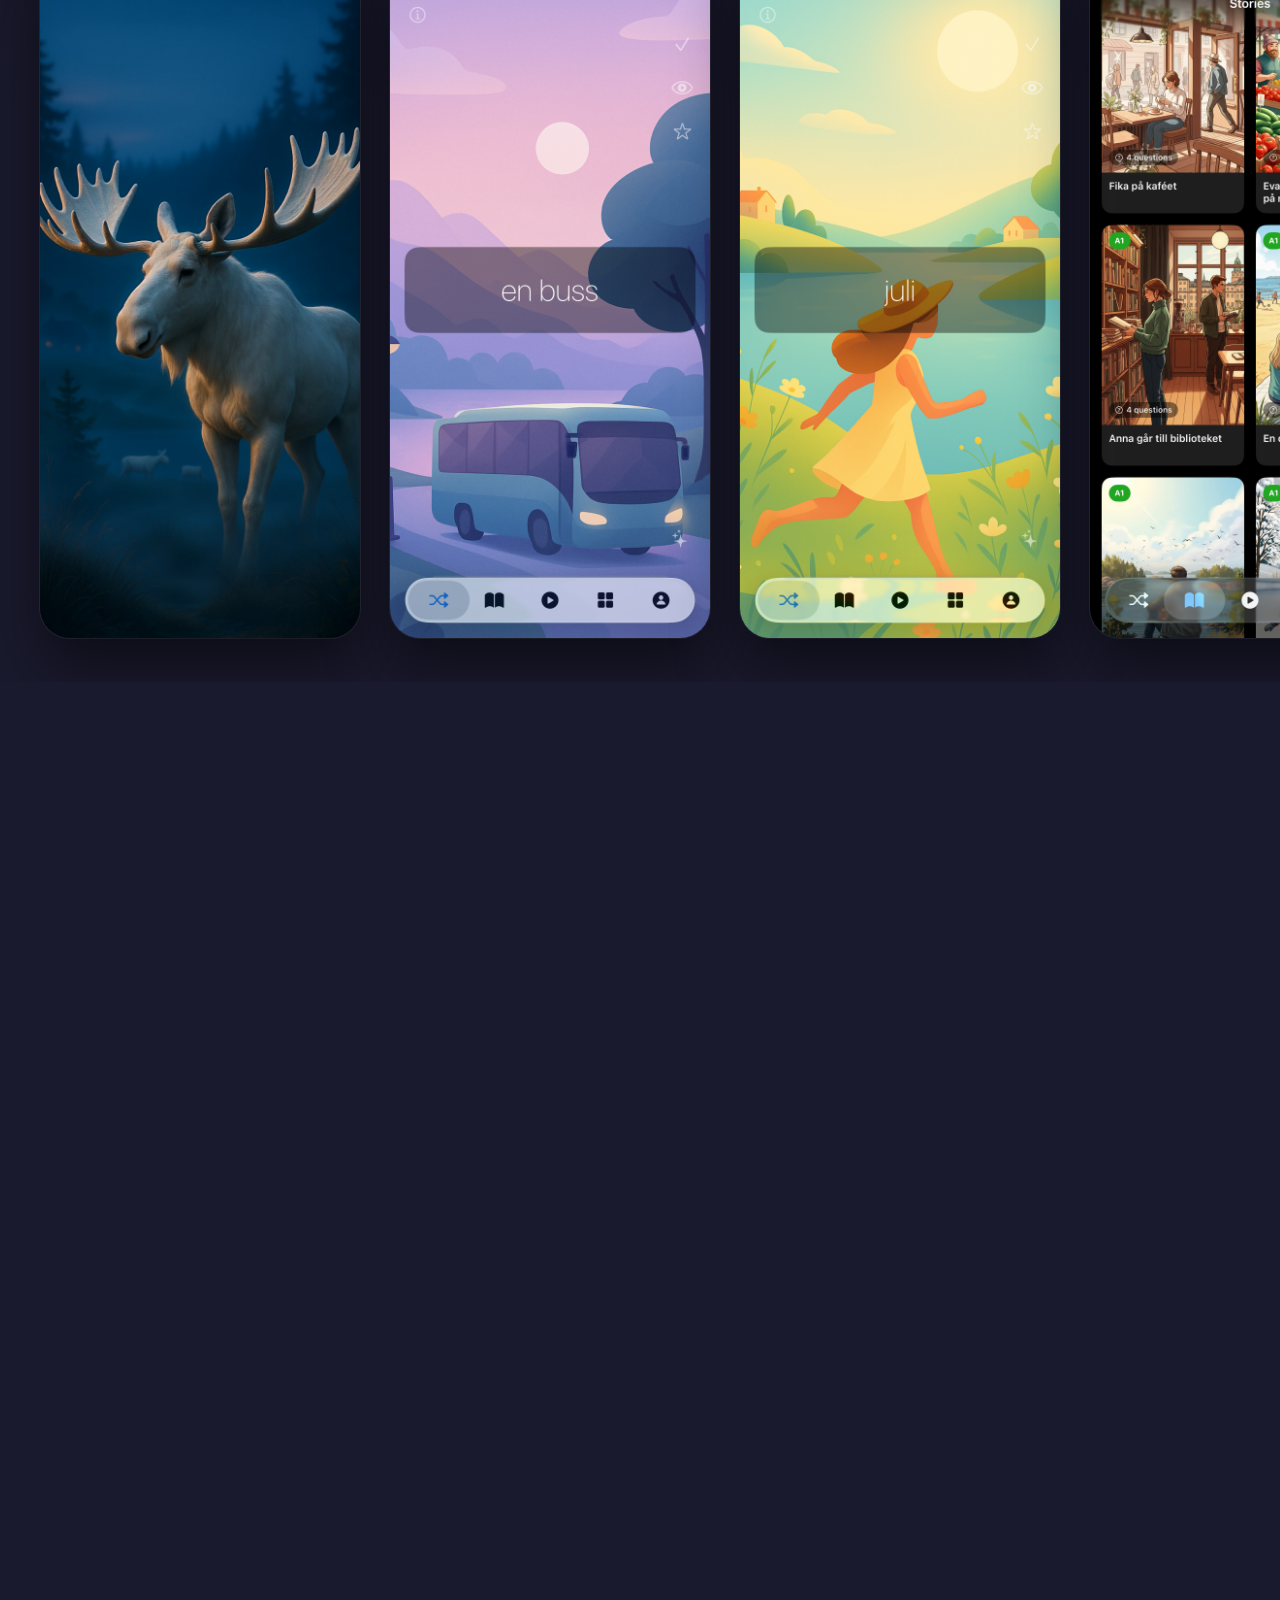
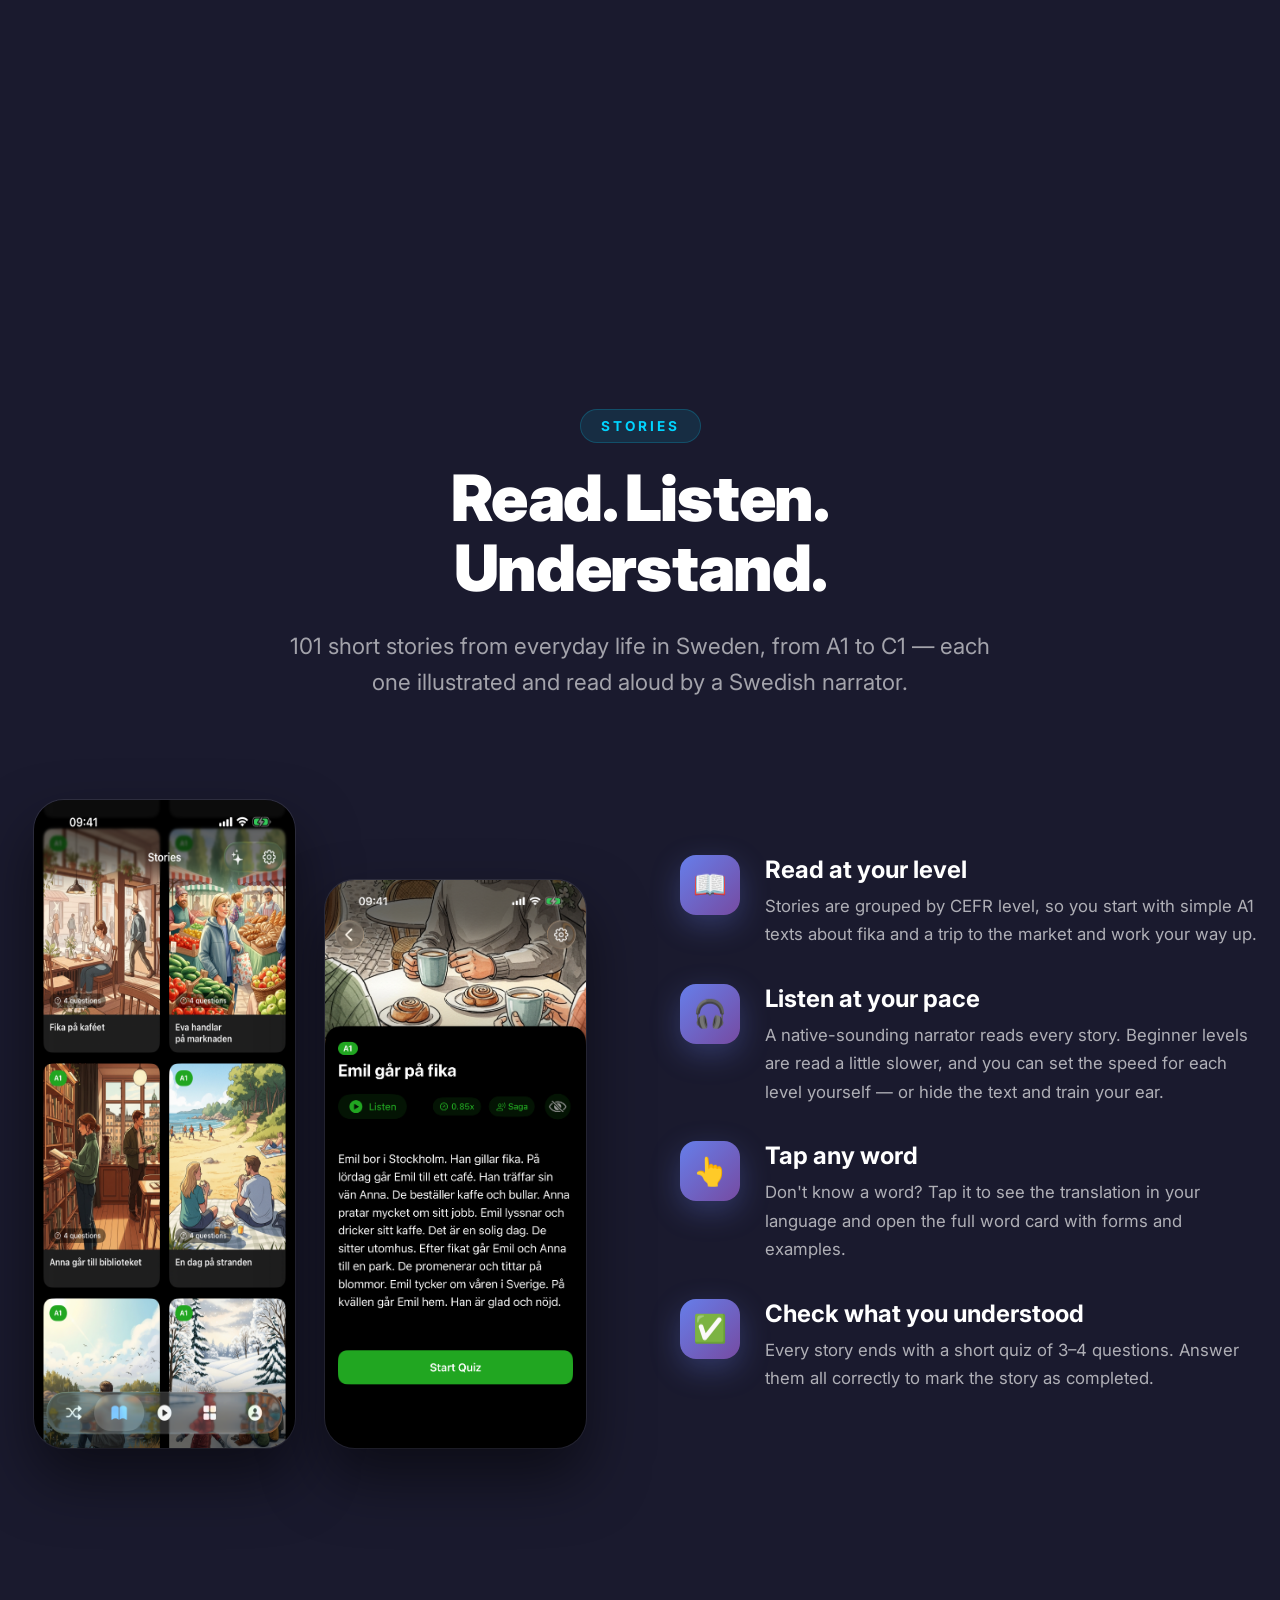
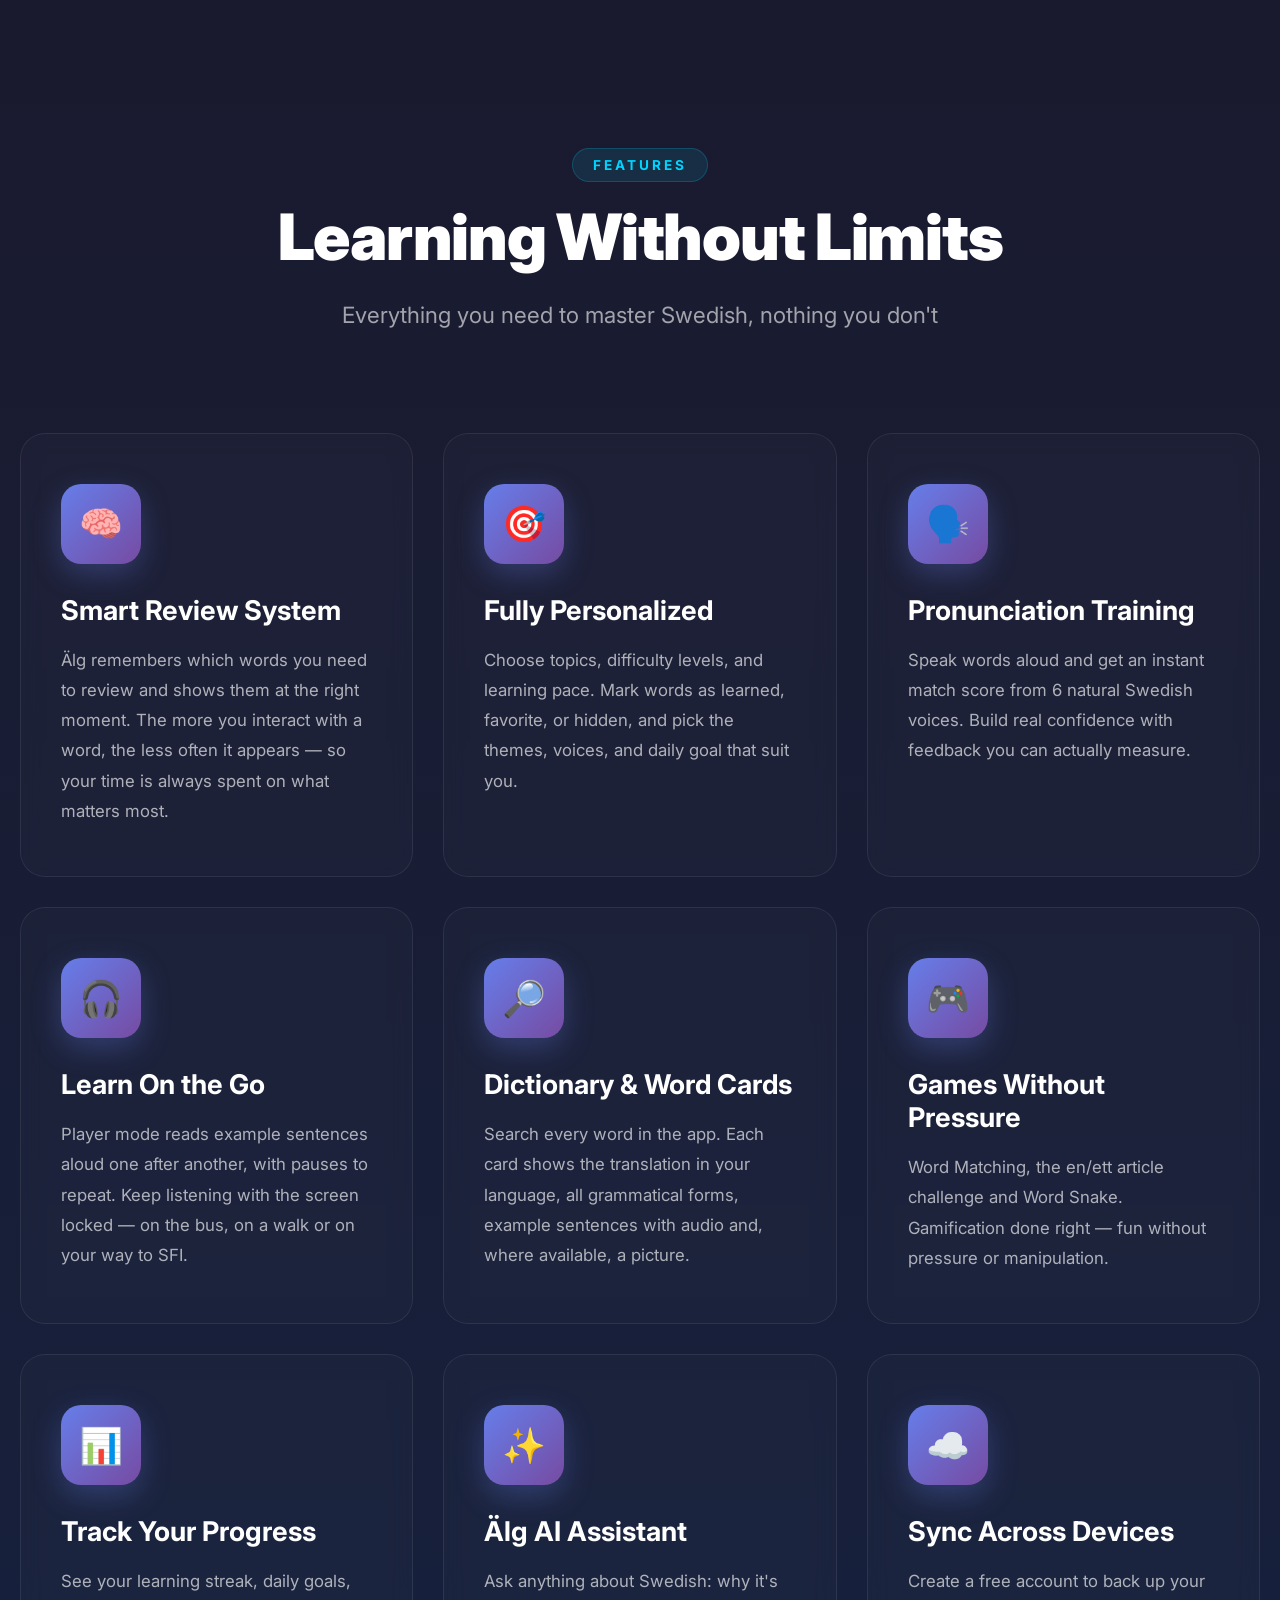
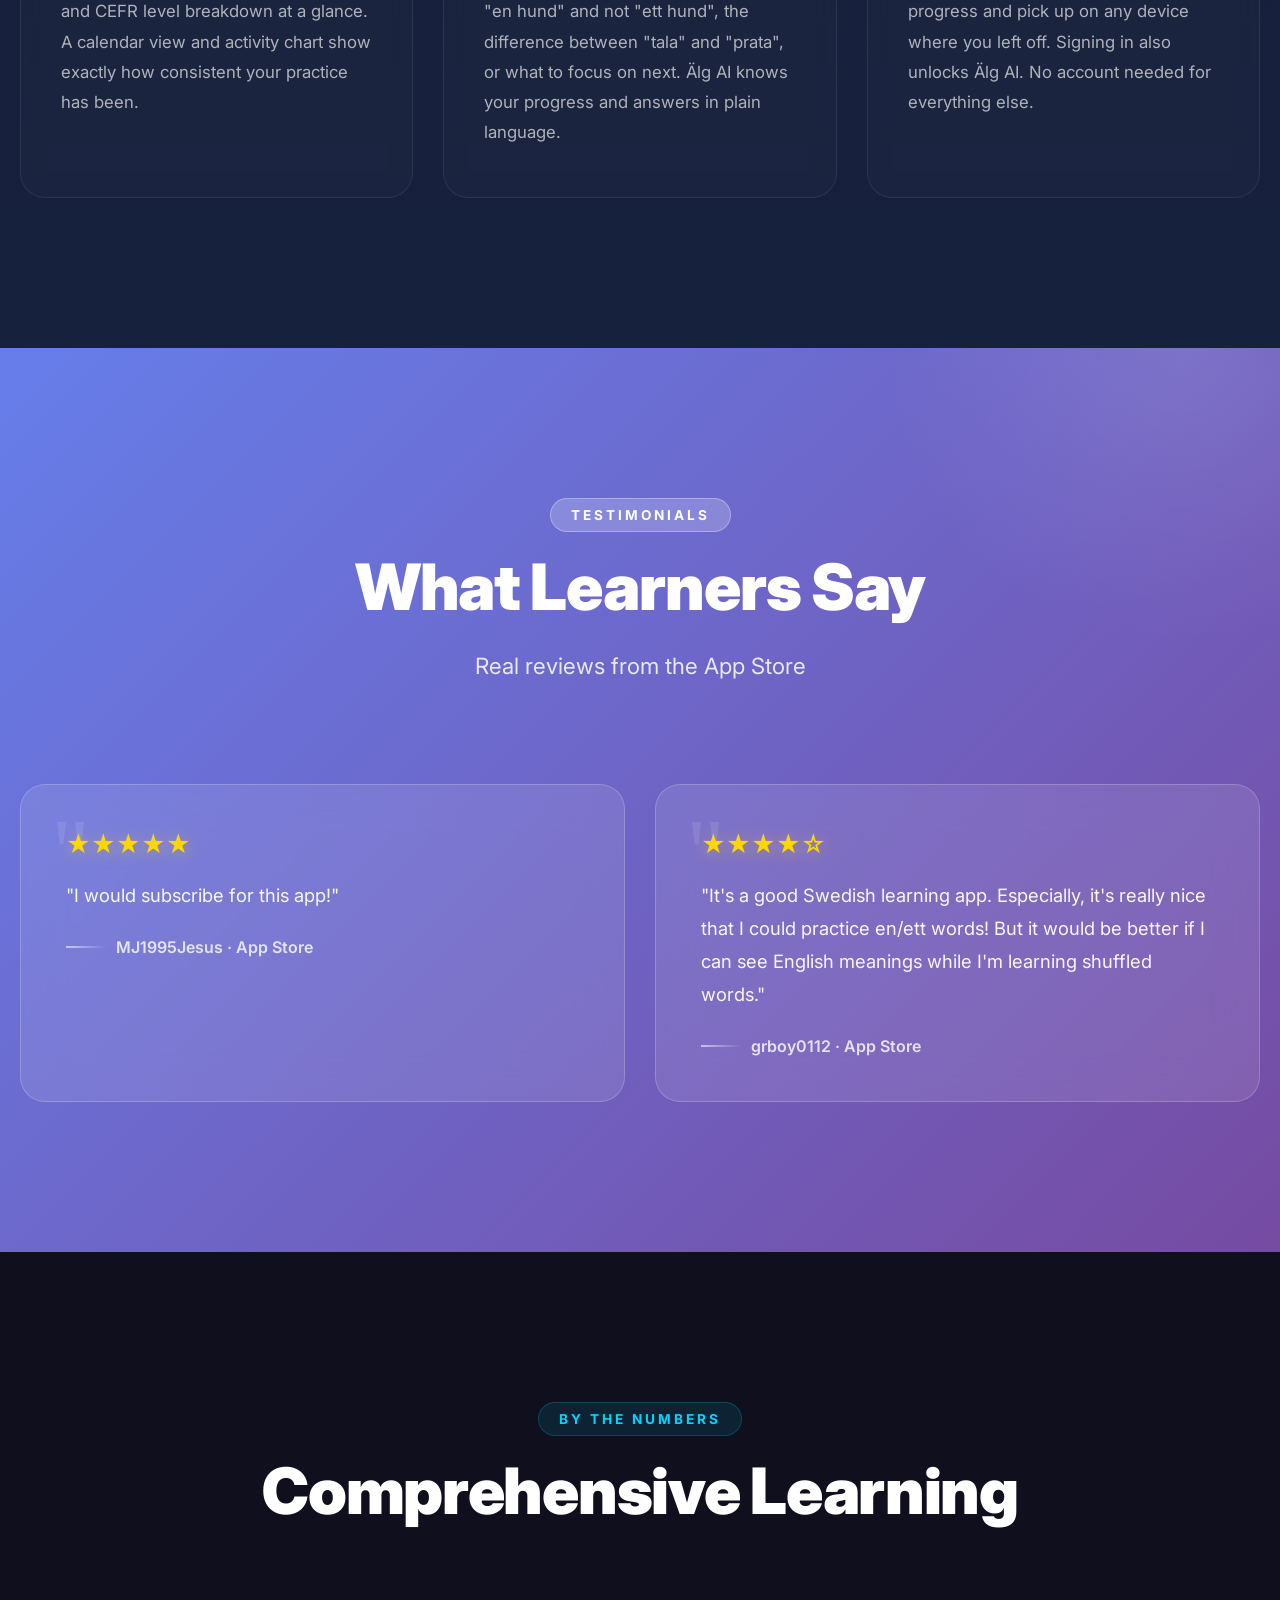
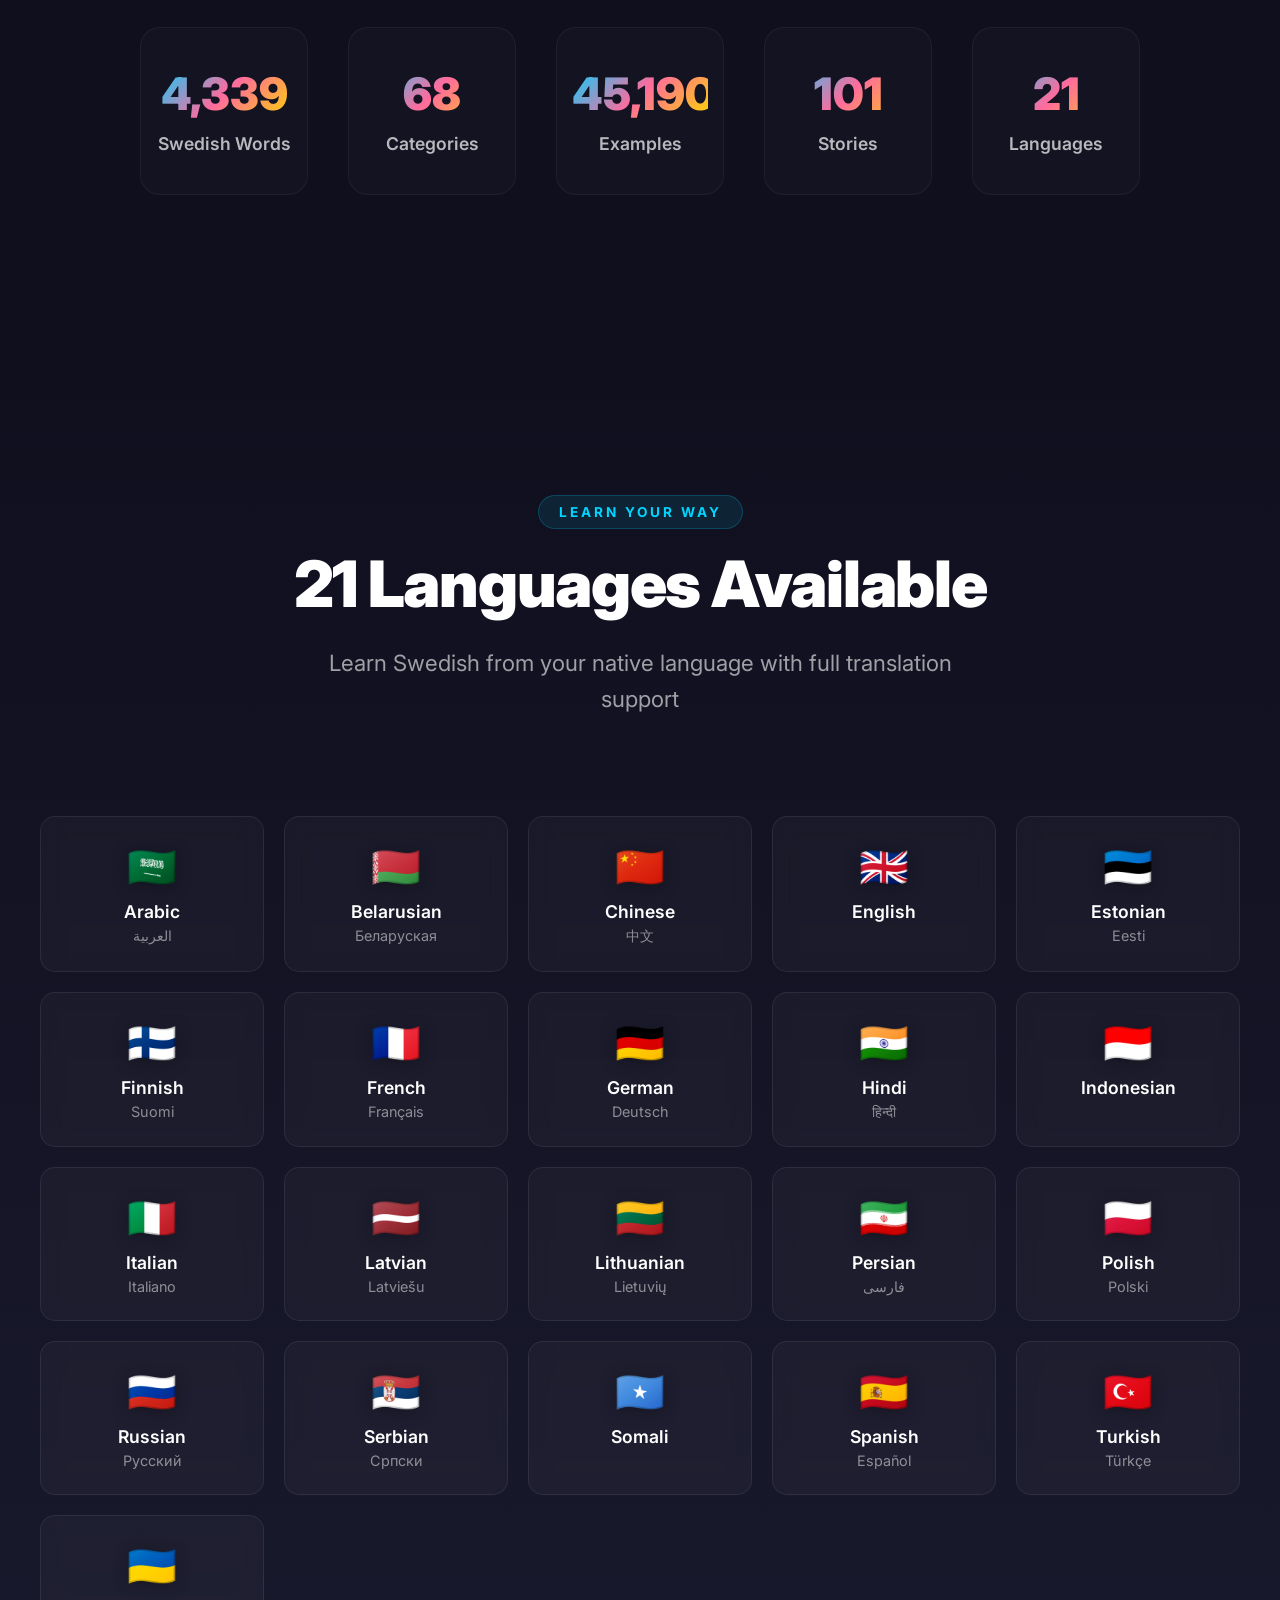
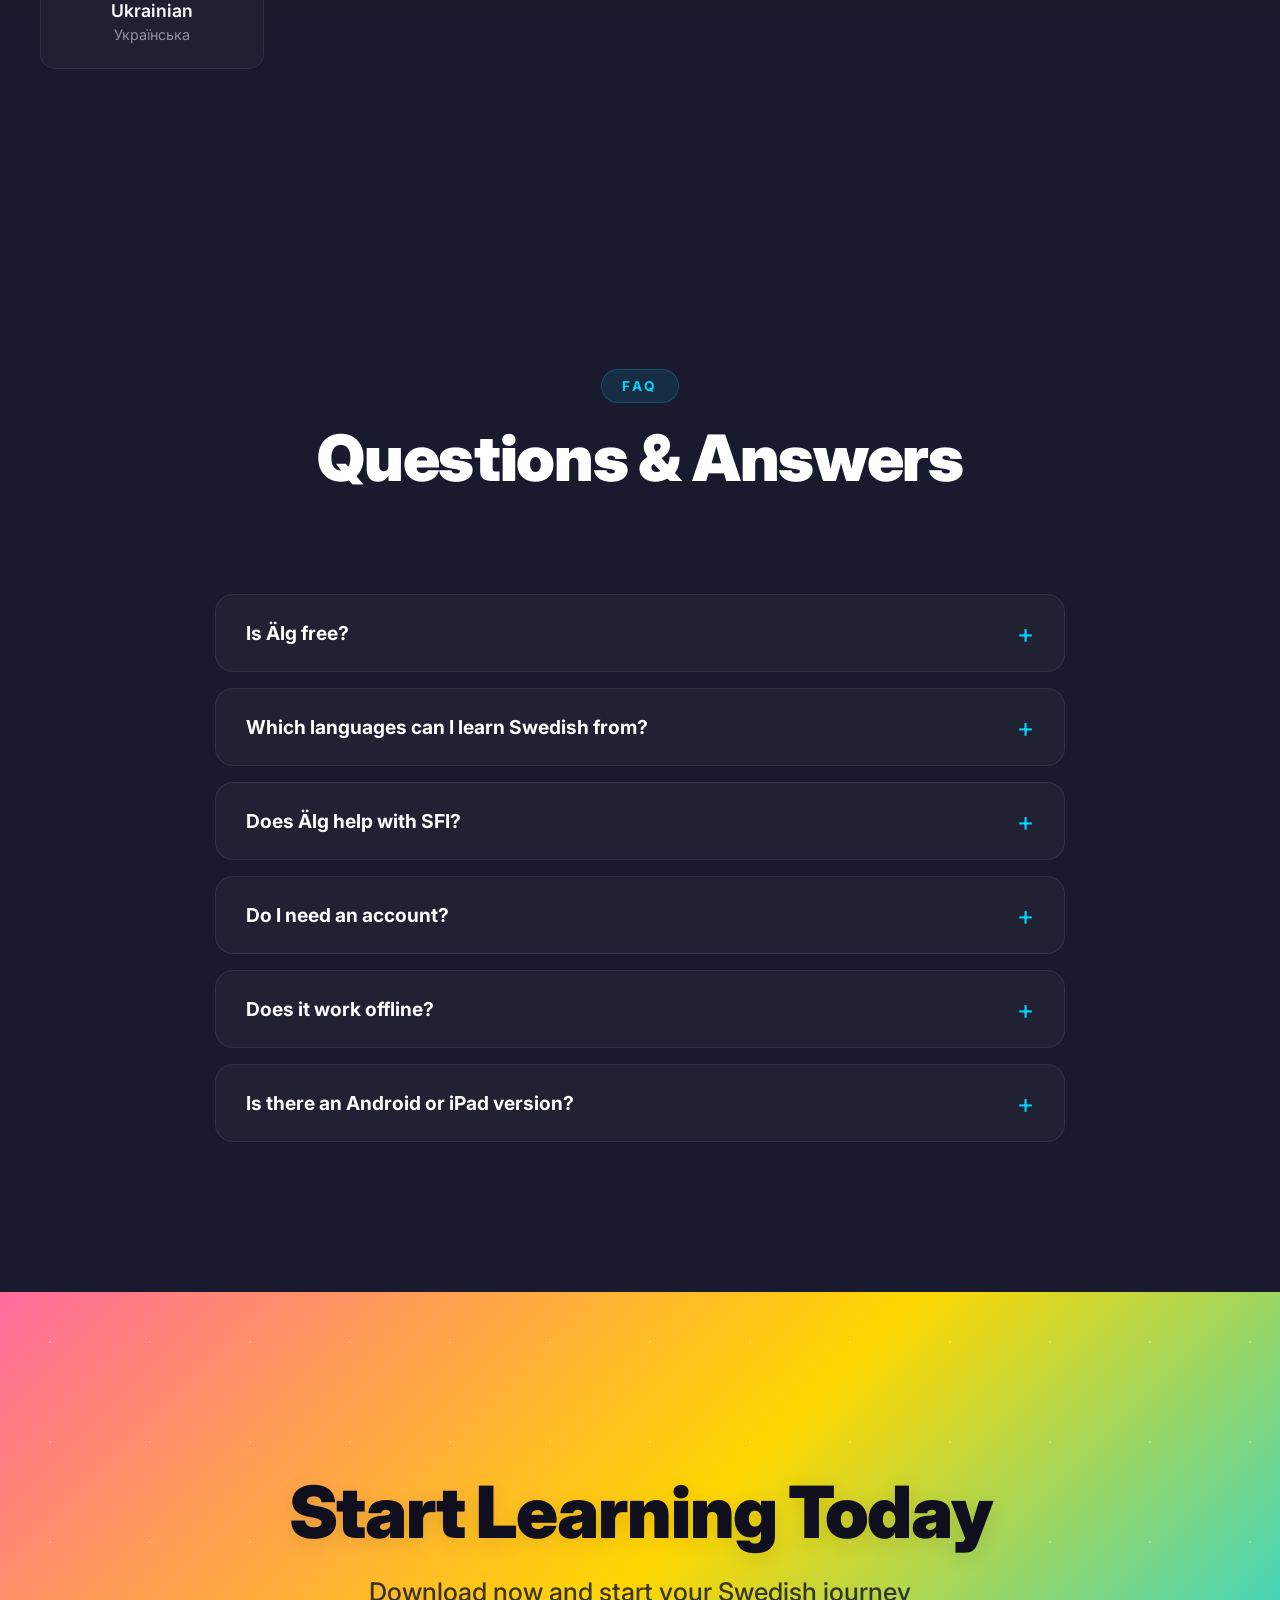
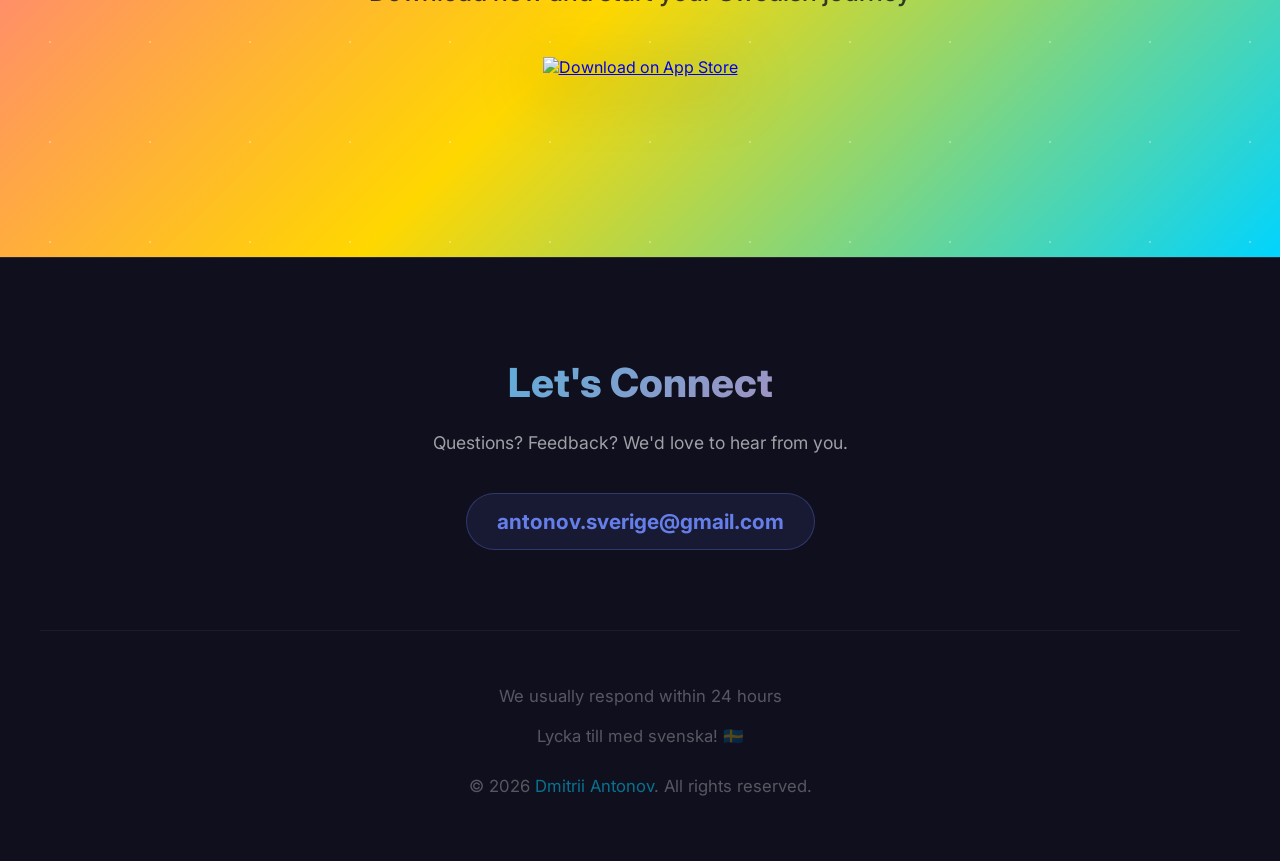
==== commit a2853bb7: "Lead the site with learning from your own language and life in Sweden The hero now states the positi" ====
--- a/index.html
+++ b/index.html
@@ -5,22 +5,26 @@
     <meta name="viewport" content="width=device-width, initial-scale=1.0">
     <title>Älg – Learn Swedish from Your Own Language · SFI &amp; Life in Sweden</title>
 
+    <meta name="description" content="Learn Swedish from your own language — 21 to choose from. Free, no ads. 4,000+ words, 101 audio stories and native voices for SFI and life in Sweden.">
+    <link rel="canonical" href="https://antonovdmitriy.github.io/algapp/">
+
     <!-- Open Graph / Facebook -->
     <meta property="og:type" content="website">
+    <meta property="og:site_name" content="Älg">
+    <meta property="og:locale" content="en_US">
     <meta property="og:url" content="https://antonovdmitriy.github.io/algapp/">
     <meta property="og:title" content="Älg – Learn Swedish from Your Own Language">
     <meta property="og:description" content="Learn Swedish from your own language — 21 to choose from. Free, no ads. 4,000+ words, 101 audio stories and native voices for SFI and life in Sweden.">
-    <meta property="og:image" content="https://antonovdmitriy.github.io/algapp/image.png">
+    <meta property="og:image" content="https://antonovdmitriy.github.io/algapp/images/og-cover.jpg">
+    <meta property="og:image:width" content="1200">
+    <meta property="og:image:height" content="630">
+    <meta property="og:image:alt" content="Älg app: learn Swedish from your own language. 21 languages, free, no ads.">
 
     <!-- Twitter -->
-    <meta property="twitter:card" content="summary_large_image">
-    <meta property="twitter:url" content="https://antonovdmitriy.github.io/algapp/">
-    <meta property="twitter:title" content="Älg – Learn Swedish from Your Own Language">
-    <meta property="twitter:description" content="Learn Swedish from your own language — 21 to choose from. Free, no ads. 4,000+ words, 101 audio stories and native voices for SFI and life in Sweden.">
-    <meta property="twitter:image" content="https://antonovdmitriy.github.io/algapp/image.png">
-
-    <!-- Meta Description -->
-    <meta name="description" content="Learn Swedish from your own language — 21 to choose from. Free, no ads. 4,000+ words, 101 audio stories and native voices for SFI and life in Sweden.">
+    <meta name="twitter:card" content="summary_large_image">
+    <meta name="twitter:title" content="Älg – Learn Swedish from Your Own Language">
+    <meta name="twitter:description" content="Learn Swedish from your own language — 21 to choose from. Free, no ads. 4,000+ words, 101 audio stories and native voices for SFI and life in Sweden.">
+    <meta name="twitter:image" content="https://antonovdmitriy.github.io/algapp/images/og-cover.jpg">
 
     <style>
         @import url('https://fonts.googleapis.com/css2?family=Inter:wght@300;400;600;700;800;900&display=swap');
@@ -201,6 +205,14 @@
             line-height: 1.4;
         }
 
+        .hero-tagline {
+            font-size: 1.2em;
+            color: rgba(255, 255, 255, 0.6);
+            margin: -30px auto 50px;
+            max-width: 640px;
+            line-height: 1.6;
+        }
+
         .hero-subtitle span {
             background: linear-gradient(135deg, var(--accent-cyan), var(--accent-pink));
             -webkit-background-clip: text;
@@ -388,6 +400,56 @@
                 0 0 0 1px rgba(102, 126, 234, 0.5);
         }
 
+        /* Life in Sweden Section */
+        .sweden-section {
+            padding: 150px 20px 0;
+            background: #1a1a2e;
+        }
+
+        .founder-card {
+            background: rgba(255, 255, 255, 0.04);
+            border: 1px solid rgba(255, 255, 255, 0.1);
+            border-radius: 25px;
+            padding: 50px 45px;
+            position: relative;
+        }
+
+        .founder-card::before {
+            content: '"';
+            position: absolute;
+            top: 15px;
+            left: 30px;
+            font-size: 6em;
+            color: rgba(255, 255, 255, 0.08);
+            font-family: Georgia, serif;
+            line-height: 1;
+        }
+
+        .founder-quote {
+            color: rgba(255, 255, 255, 0.9);
+            font-size: 1.25em;
+            line-height: 1.8;
+            position: relative;
+        }
+
+        .founder-quote + .founder-quote {
+            margin-top: 20px;
+        }
+
+        .founder-name {
+            margin-top: 30px;
+            color: var(--accent-cyan);
+            font-weight: 700;
+        }
+
+        .founder-name span {
+            display: block;
+            color: rgba(255, 255, 255, 0.5);
+            font-weight: 500;
+            font-size: 0.9em;
+            margin-top: 4px;
+        }
+
         /* Stories Section */
         .stories-section {
             padding: 150px 20px;
@@ -760,6 +822,67 @@
         .language-native {
             color: rgba(255, 255, 255, 0.5);
             font-size: 0.9em;
+        }
+
+        /* FAQ Section */
+        .faq-section {
+            padding: 150px 20px;
+            background: #1a1a2e;
+        }
+
+        .faq-list {
+            max-width: 850px;
+            margin: 0 auto;
+            display: flex;
+            flex-direction: column;
+            gap: 16px;
+        }
+
+        .faq-item {
+            background: rgba(255, 255, 255, 0.03);
+            border: 1px solid rgba(255, 255, 255, 0.08);
+            border-radius: 18px;
+            transition: border-color 0.3s ease;
+        }
+
+        .faq-item[open] {
+            border-color: rgba(102, 126, 234, 0.4);
+        }
+
+        .faq-item summary {
+            cursor: pointer;
+            list-style: none;
+            padding: 26px 60px 26px 30px;
+            color: white;
+            font-size: 1.2em;
+            font-weight: 700;
+            position: relative;
+        }
+
+        .faq-item summary::-webkit-details-marker {
+            display: none;
+        }
+
+        .faq-item summary::after {
+            content: '+';
+            position: absolute;
+            right: 30px;
+            top: 50%;
+            transform: translateY(-50%);
+            color: var(--accent-cyan);
+            font-size: 1.4em;
+            font-weight: 400;
+        }
+
+        .faq-item[open] summary::after {
+            content: '−';
+        }
+
+        .faq-item p {
+            padding: 0 30px 28px;
+            color: rgba(255, 255, 255, 0.65);
+            line-height: 1.8;
+            font-size: 1.05em;
         }
 
         /* Final CTA - Bold */
@@ -880,6 +1003,9 @@
             .gallery-item { width: 280px; }
             .stories-layout { grid-template-columns: 1fr; gap: 60px; }
             .stories-phones img:nth-child(2) { margin-top: 40px; }
+            .hero-tagline { font-size: 1.05em; margin-top: -30px; }
+            .founder-card { padding: 45px 28px 35px; }
+            .founder-quote { font-size: 1.1em; }
         }
 
         /* Scroll Reveal */
@@ -894,6 +1020,79 @@
             transform: translateY(0);
         }
     </style>
+    <script type="application/ld+json">
+{
+    "@context": "https://schema.org",
+    "@graph": [
+        {
+            "@type": "MobileApplication",
+            "name": "Älg – Learn Swedish Words",
+            "operatingSystem": "iOS 17.0 or later",
+            "applicationCategory": "EducationalApplication",
+            "url": "https://antonovdmitriy.github.io/algapp/",
+            "installUrl": "https://apps.apple.com/se/app/%C3%A4lg-learn-swedish-words/id6746169818",
+            "offers": {
+                "@type": "Offer",
+                "price": "0",
+                "priceCurrency": "SEK"
+            }
+        },
+        {
+            "@type": "FAQPage",
+            "mainEntity": [
+                {
+                    "@type": "Question",
+                    "name": "Is Älg free?",
+                    "acceptedAnswer": {
+                        "@type": "Answer",
+                        "text": "Yes. Älg is free to download and has no ads. All words, stories, audio, games and spaced review are free to use."
+                    }
+                },
+                {
+                    "@type": "Question",
+                    "name": "Which languages can I learn Swedish from?",
+                    "acceptedAnswer": {
+                        "@type": "Answer",
+                        "text": "Translations of every word and example are available in 21 languages: Arabic, Belarusian, Chinese, English, Estonian, Finnish, French, German, Hindi, Indonesian, Italian, Latvian, Lithuanian, Persian, Polish, Russian, Serbian, Somali, Spanish, Turkish and Ukrainian. The app's menus are translated into 14 of them. With Belarusian, Estonian, Latvian, Lithuanian, Persian, Serbian and Somali you see translations in your language and menus in English."
+                    }
+                },
+                {
+                    "@type": "Question",
+                    "name": "Does Älg help with SFI?",
+                    "acceptedAnswer": {
+                        "@type": "Answer",
+                        "text": "Älg is not an official SFI course, but it is made for the same goal: Swedish for everyday life in Sweden. Practise the words from your lessons, listen to native voices and read short stories at your level, from A1 to C1."
+                    }
+                },
+                {
+                    "@type": "Question",
+                    "name": "Do I need an account?",
+                    "acceptedAnswer": {
+                        "@type": "Answer",
+                        "text": "No. Everything works without an account. A free account backs up your progress, syncs it between devices and unlocks Älg AI."
+                    }
+                },
+                {
+                    "@type": "Question",
+                    "name": "Does it work offline?",
+                    "acceptedAnswer": {
+                        "@type": "Answer",
+                        "text": "Words, translations and stories are stored on your phone. Audio downloads the first time you play it and then stays on your device, so a word you have listened to once also plays without internet."
+                    }
+                },
+                {
+                    "@type": "Question",
+                    "name": "Is there an Android or iPad version?",
+                    "acceptedAnswer": {
+                        "@type": "Answer",
+                        "text": "Älg is made for iPhone and needs iOS 17 or later. There is no Android version yet."
+                    }
+                }
+            ]
+        }
+    ]
+}
+    </script>
 </head>
 <body>
     <!-- Hero Section -->
@@ -912,7 +1111,8 @@
             </div>
 
             <h1>Älg</h1>
-            <p class="hero-subtitle">Master Swedish vocabulary <span>naturally</span>, at your own pace</p>
+            <p class="hero-subtitle">Learn Swedish <span>from your own language</span></p>
+            <p class="hero-tagline">For SFI and everyday life in Sweden. 21 languages, native Swedish voices, at your own pace.</p>
 
             <a href="https://apps.apple.com/se/app/%C3%A4lg-learn-swedish-words/id6746169818?l=en-GB" class="btn-app-store">
                 <img src="https://developer.apple.com/assets/elements/badges/download-on-the-app-store.svg" alt="Download on App Store">
@@ -921,12 +1121,12 @@
 
             <div class="hero-stats">
                 <div class="hero-stat">
-                    <span class="hero-stat-number">4,286</span>
+                    <span class="hero-stat-number">4,339</span>
                     <span class="hero-stat-label">Swedish Words</span>
                 </div>
                 <div class="hero-stat">
-                    <span class="hero-stat-number">6</span>
-                    <span class="hero-stat-label">Voices</span>
+                    <span class="hero-stat-number">101</span>
+                    <span class="hero-stat-label">Audio Stories</span>
                 </div>
                 <div class="hero-stat">
                     <span class="hero-stat-number">21</span>
@@ -991,6 +1191,49 @@
         </div>
     </section>
 
+    <!-- Life in Sweden Section -->
+    <section class="sweden-section" id="sfi">
+        <div class="container">
+            <div class="section-header reveal">
+                <div class="section-label">Made for Life in Sweden</div>
+                <h2 class="section-title">Your Language.<br>Your Pace.</h2>
+                <p class="section-description">Whether you have just started SFI or need Swedish for work, Älg meets you in the language you already know.</p>
+            </div>
+
+            <div class="stories-layout">
+                <div class="founder-card reveal">
+                    <p class="founder-quote">When I moved to Sweden, I went through SFI myself. I looked for an app to practise words in between lessons and couldn't find a calm one — without ads, without pressure and without tricks to keep me hooked.</p>
+                    <p class="founder-quote">So I started building Älg in my spare time. I still make it on my own.</p>
+                    <p class="founder-name">Dmitrii<span>Creator of Älg</span></p>
+                </div>
+
+                <ul class="stories-steps reveal">
+                    <li>
+                        <div class="stories-step-icon">🌍</div>
+                        <div>
+                            <h3>Start from your own language</h3>
+                            <p>Every word and example is translated into 21 languages, from Arabic, Persian and Somali to Ukrainian and English. The app's menus are translated into 14 of them.</p>
+                        </div>
+                    </li>
+                    <li>
+                        <div class="stories-step-icon">🏠</div>
+                        <div>
+                            <h3>Words you actually need here</h3>
+                            <p>Work, documents, health, home, shopping and Swedish holidays — 68 topics from everyday life, with real example sentences for each word.</p>
+                        </div>
+                    </li>
+                    <li>
+                        <div class="stories-step-icon">📈</div>
+                        <div>
+                            <h3>Grows with you</h3>
+                            <p>Words and stories are sorted by level from A1 to C1, so Älg is useful from your first SFI lesson to long after the course is over.</p>
+                        </div>
+                    </li>
+                </ul>
+            </div>
+        </div>
+    </section>
+
     <!-- Stories Section -->
     <section class="stories-section" id="stories">
         <div class="container">
@@ -1069,21 +1312,21 @@
                 </div>
 
                 <div class="feature-card reveal">
+                    <div class="feature-icon-wrapper">🎧</div>
+                    <h3>Learn On the Go</h3>
+                    <p>Player mode reads example sentences aloud one after another, with pauses to repeat. Keep listening with the screen locked — on the bus, on a walk or on your way to SFI.</p>
+                </div>
+
+                <div class="feature-card reveal">
+                    <div class="feature-icon-wrapper">🔎</div>
+                    <h3>Dictionary &amp; Word Cards</h3>
+                    <p>Search every word in the app. Each card shows the translation in your language, all grammatical forms, example sentences with audio and, where available, a picture.</p>
+                </div>
+
+                <div class="feature-card reveal">
                     <div class="feature-icon-wrapper">🎮</div>
-                    <h3>Three Engaging Games</h3>
-                    <p>Word Matching, Article Challenge (en/ett), and Snake. Gamification done right - fun without pressure or manipulation.</p>
-                </div>
-
-                <div class="feature-card reveal">
-                    <div class="feature-icon-wrapper">📚</div>
-                    <h3>Comprehensive Content</h3>
-                    <p>44,660 example sentences. Learn words in context across all CEFR levels from A1 to C1.</p>
-                </div>
-
-                <div class="feature-card reveal">
-                    <div class="feature-icon-wrapper">🌍</div>
-                    <h3>21 Languages</h3>
-                    <p>Full translation support in 21 languages. Learn Swedish from your native language.</p>
+                    <h3>Games Without Pressure</h3>
+                    <p>Word Matching, the en/ett article challenge and Word Snake. Gamification done right — fun without pressure or manipulation.</p>
                 </div>
 
                 <div class="feature-card reveal">
@@ -1142,15 +1385,15 @@
 
             <div class="stats-grid">
                 <div class="stat-card reveal">
-                    <span class="stat-number">4,286</span>
+                    <span class="stat-number">4,339</span>
                     <span class="stat-label">Swedish Words</span>
                 </div>
                 <div class="stat-card reveal">
-                    <span class="stat-number">67</span>
+                    <span class="stat-number">68</span>
                     <span class="stat-label">Categories</span>
                 </div>
                 <div class="stat-card reveal">
-                    <span class="stat-number">44,660</span>
+                    <span class="stat-number">45,190</span>
                     <span class="stat-label">Examples</span>
                 </div>
                 <div class="stat-card reveal">
@@ -1277,6 +1520,43 @@
                     <div class="language-name">Ukrainian</div>
                     <div class="language-native">Українська</div>
                 </div>
+            </div>
+        </div>
+    </section>
+
+    <!-- FAQ Section -->
+    <section class="faq-section" id="faq">
+        <div class="container">
+            <div class="section-header reveal">
+                <div class="section-label">FAQ</div>
+                <h2 class="section-title" style="color: white;">Questions &amp; Answers</h2>
+            </div>
+
+            <div class="faq-list">
+                <details class="faq-item reveal">
+                    <summary>Is Älg free?</summary>
+                    <p>Yes. Älg is free to download and has no ads. All words, stories, audio, games and spaced review are free to use.</p>
+                </details>
+                <details class="faq-item reveal">
+                    <summary>Which languages can I learn Swedish from?</summary>
+                    <p>Translations of every word and example are available in 21 languages: Arabic, Belarusian, Chinese, English, Estonian, Finnish, French, German, Hindi, Indonesian, Italian, Latvian, Lithuanian, Persian, Polish, Russian, Serbian, Somali, Spanish, Turkish and Ukrainian. The app's menus are translated into 14 of them. With Belarusian, Estonian, Latvian, Lithuanian, Persian, Serbian and Somali you see translations in your language and menus in English.</p>
+                </details>
+                <details class="faq-item reveal">
+                    <summary>Does Älg help with SFI?</summary>
+                    <p>Älg is not an official SFI course, but it is made for the same goal: Swedish for everyday life in Sweden. Practise the words from your lessons, listen to native voices and read short stories at your level, from A1 to C1.</p>
+                </details>
+                <details class="faq-item reveal">
+                    <summary>Do I need an account?</summary>
+                    <p>No. Everything works without an account. A free account backs up your progress, syncs it between devices and unlocks Älg AI.</p>
+                </details>
+                <details class="faq-item reveal">
+                    <summary>Does it work offline?</summary>
+                    <p>Words, translations and stories are stored on your phone. Audio downloads the first time you play it and then stays on your device, so a word you have listened to once also plays without internet.</p>
+                </details>
+                <details class="faq-item reveal">
+                    <summary>Is there an Android or iPad version?</summary>
+                    <p>Älg is made for iPhone and needs iOS 17 or later. There is no Android version yet.</p>
+                </details>
             </div>
         </div>
     </section>
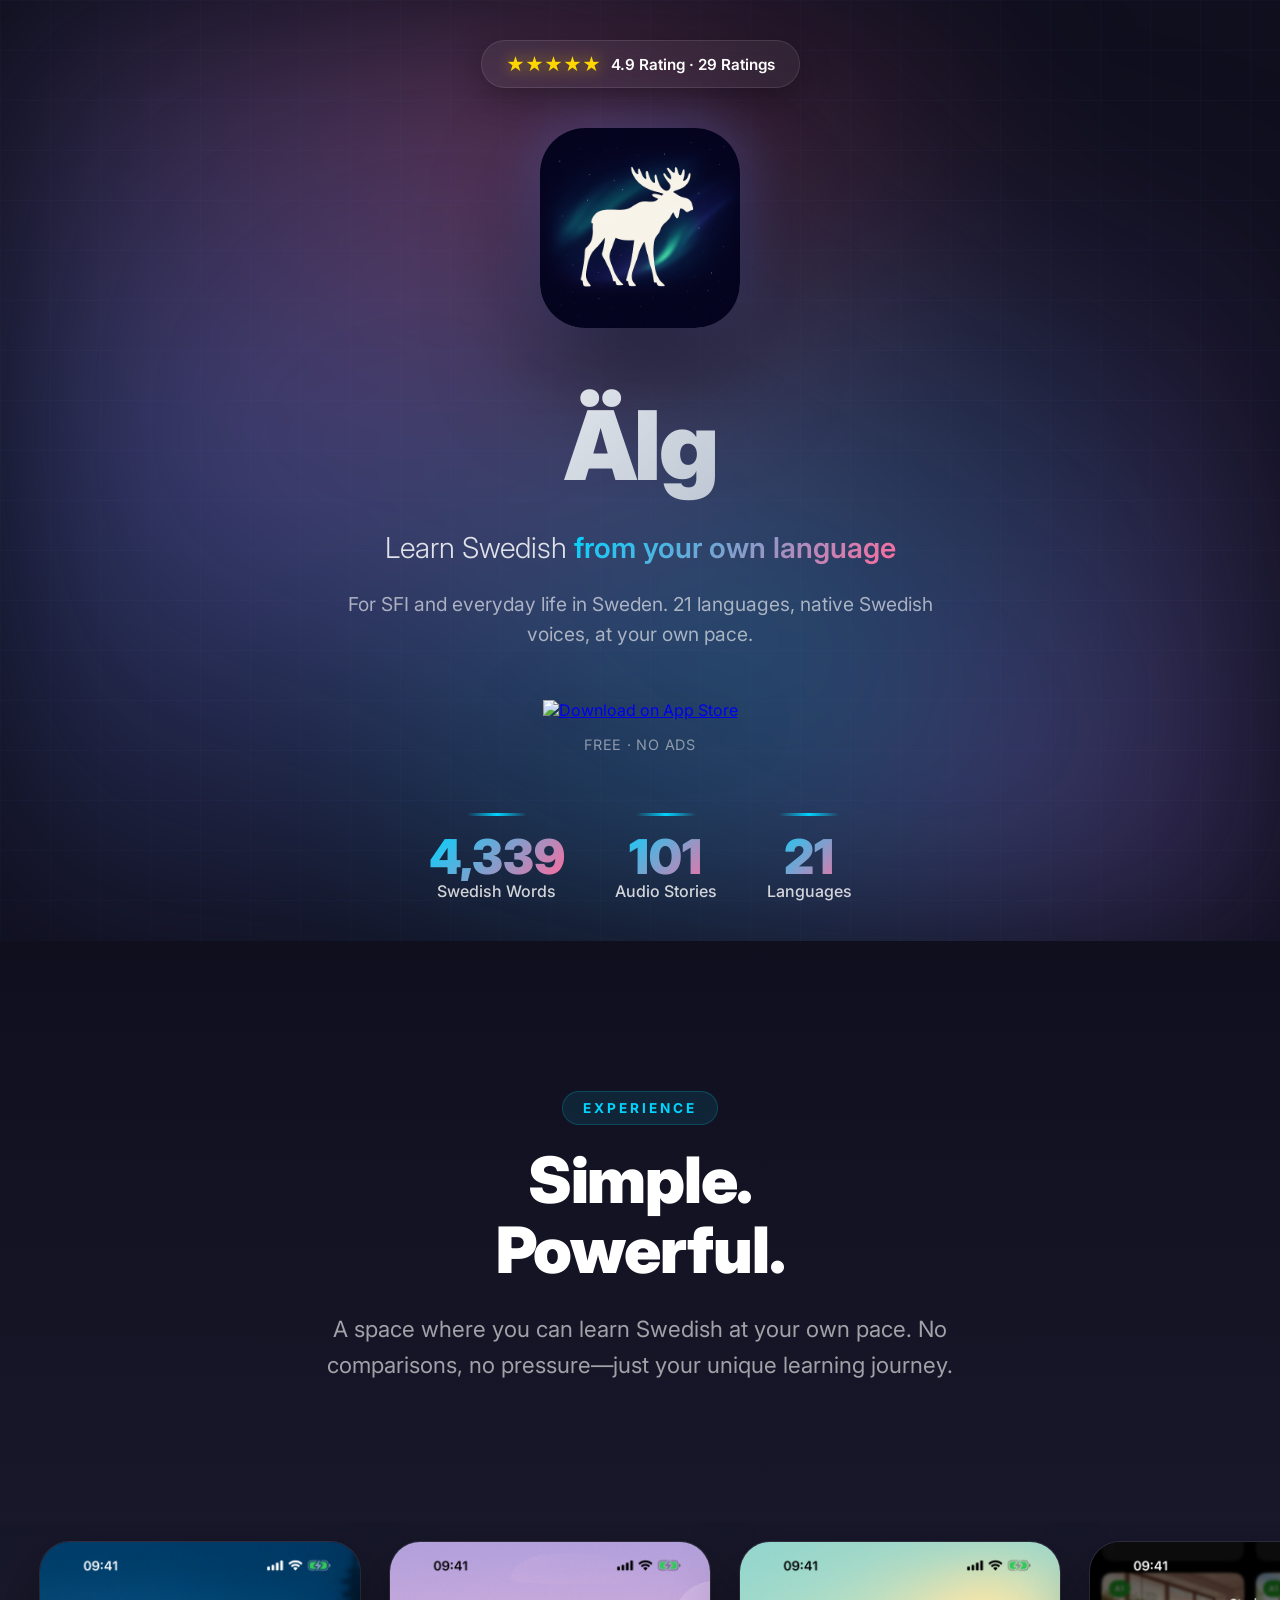
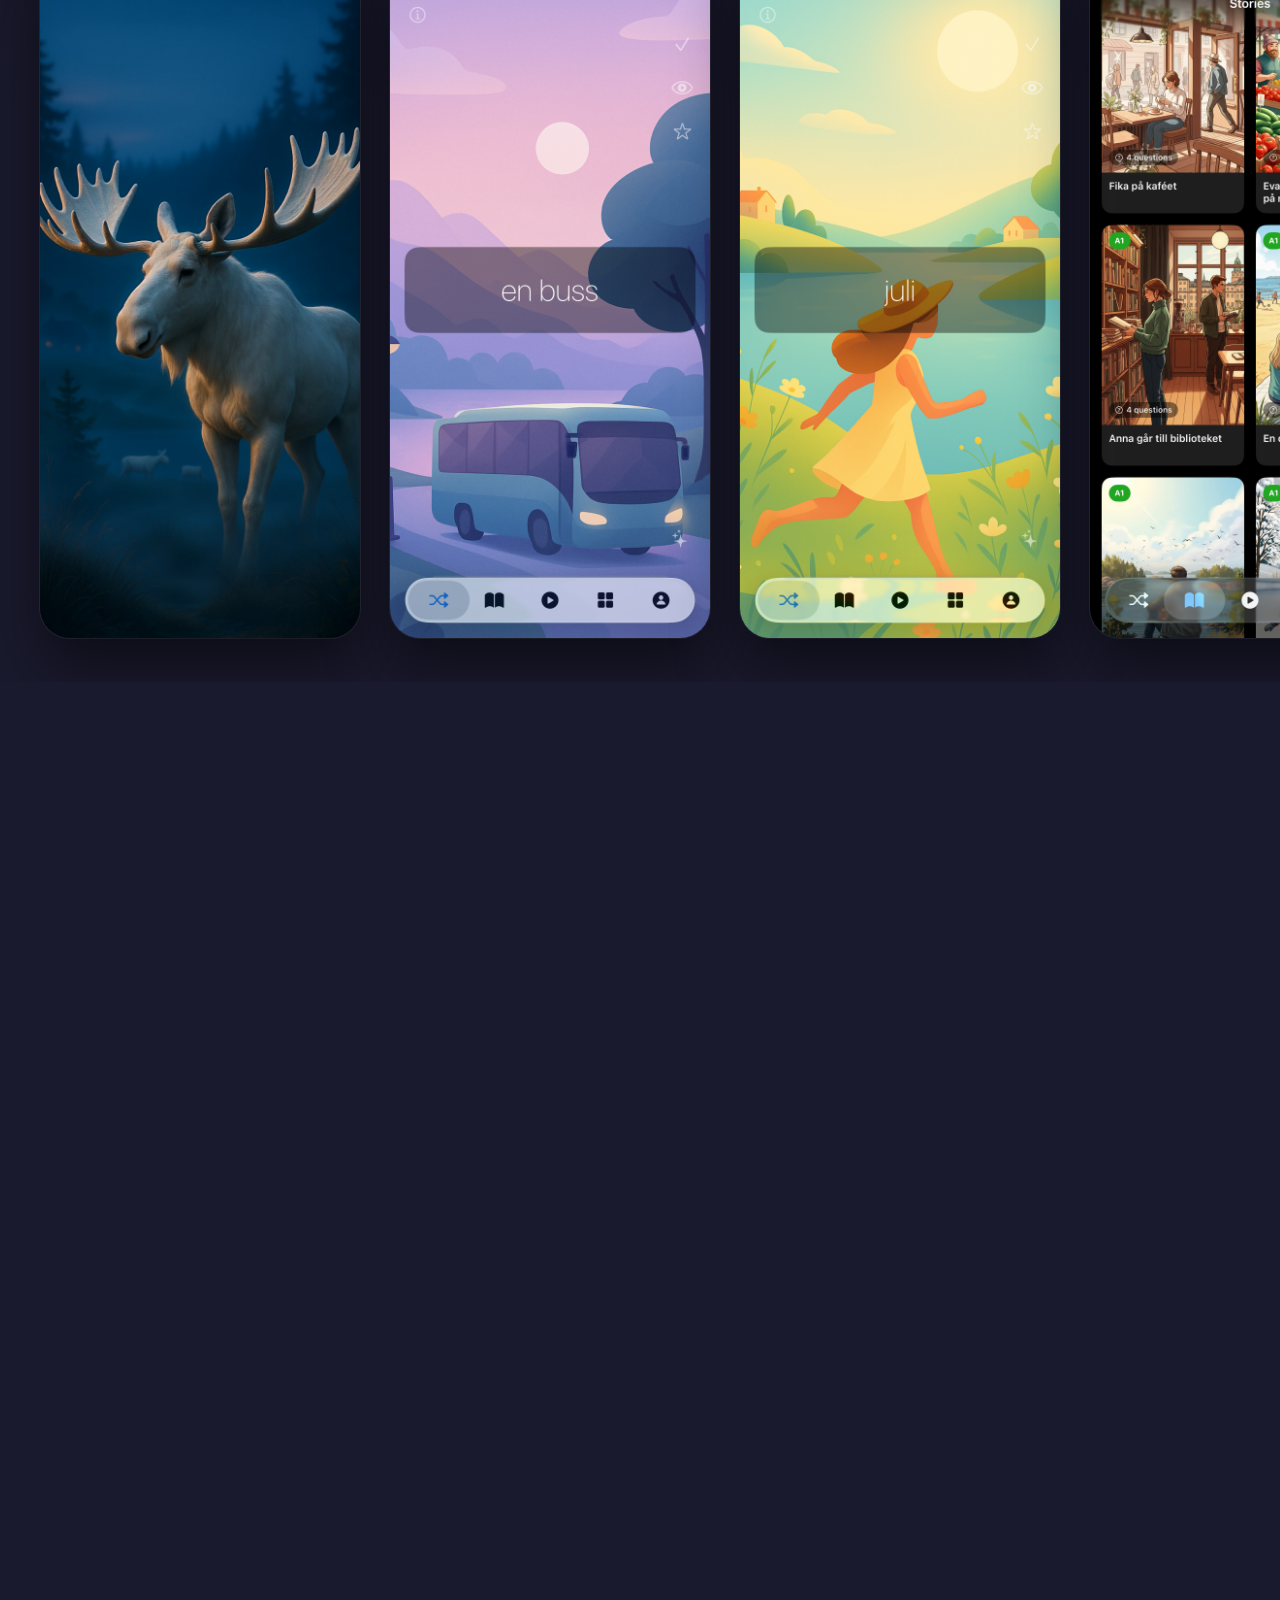
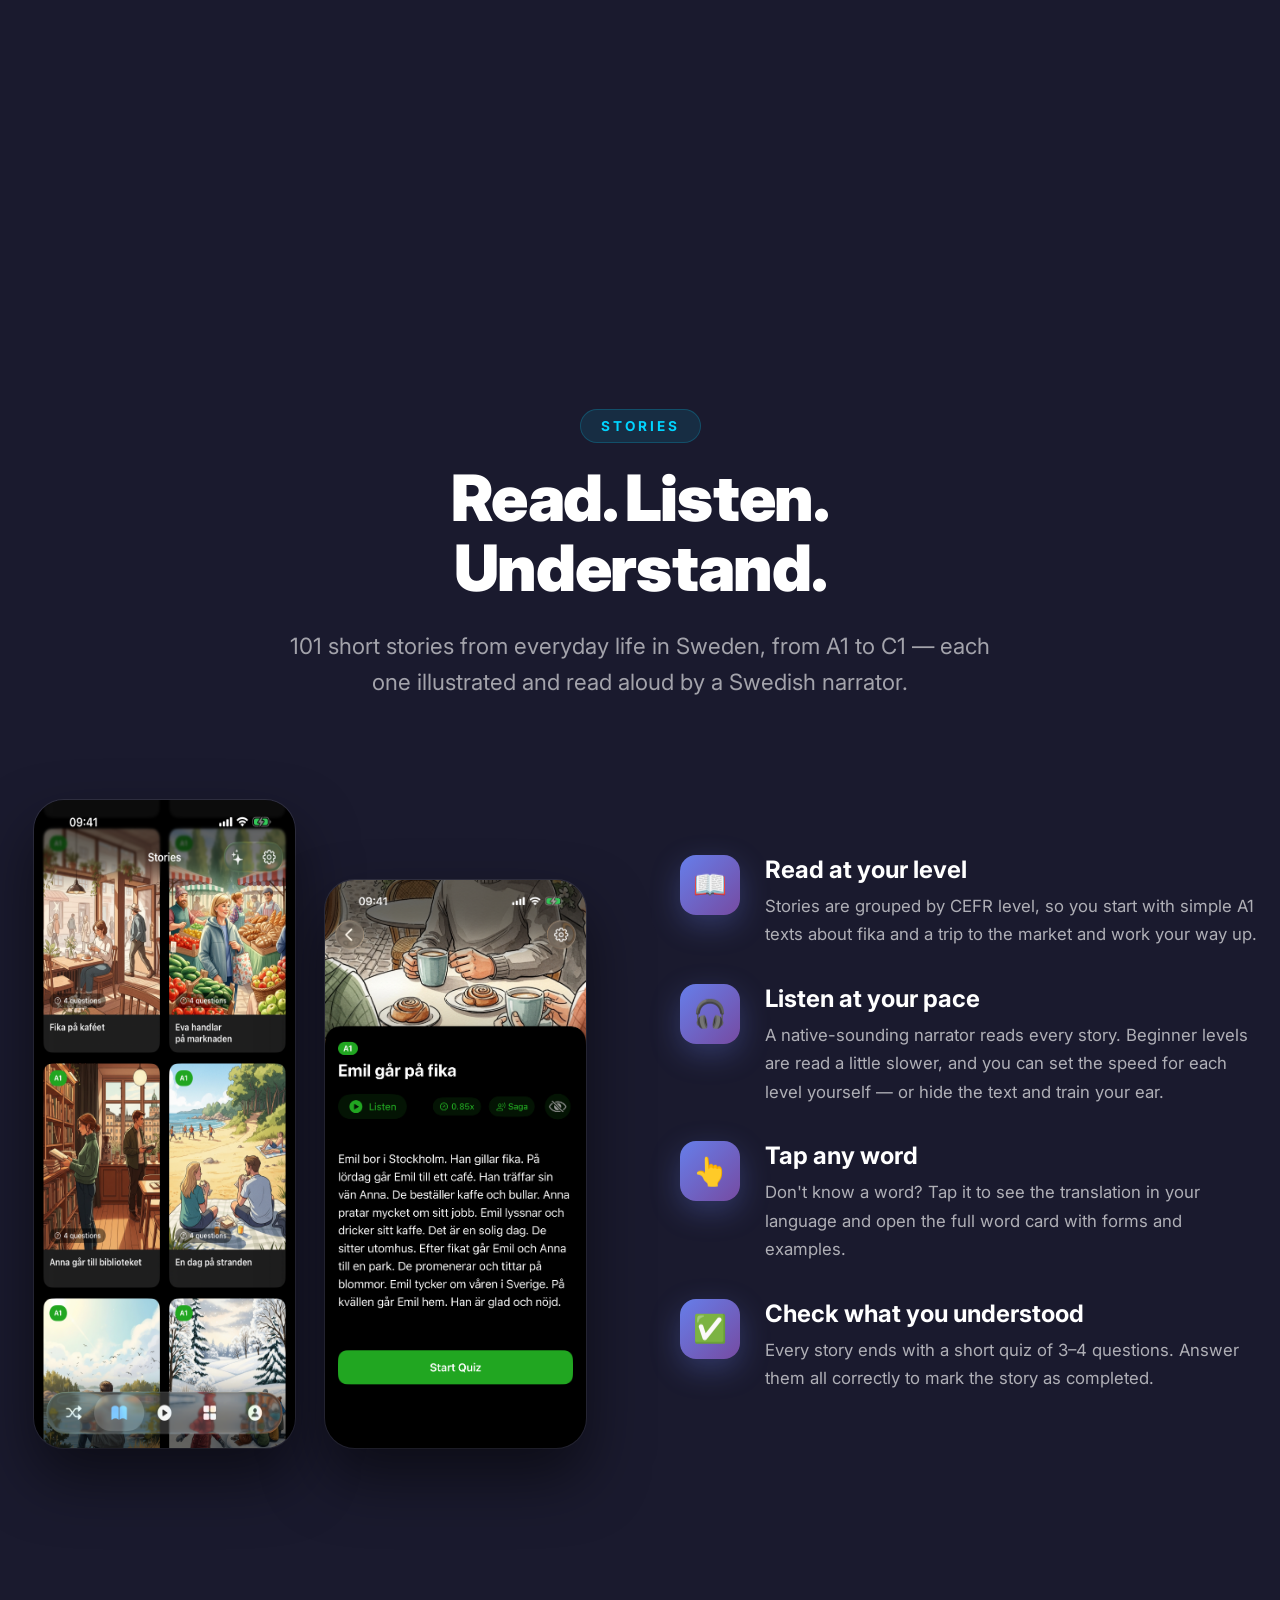
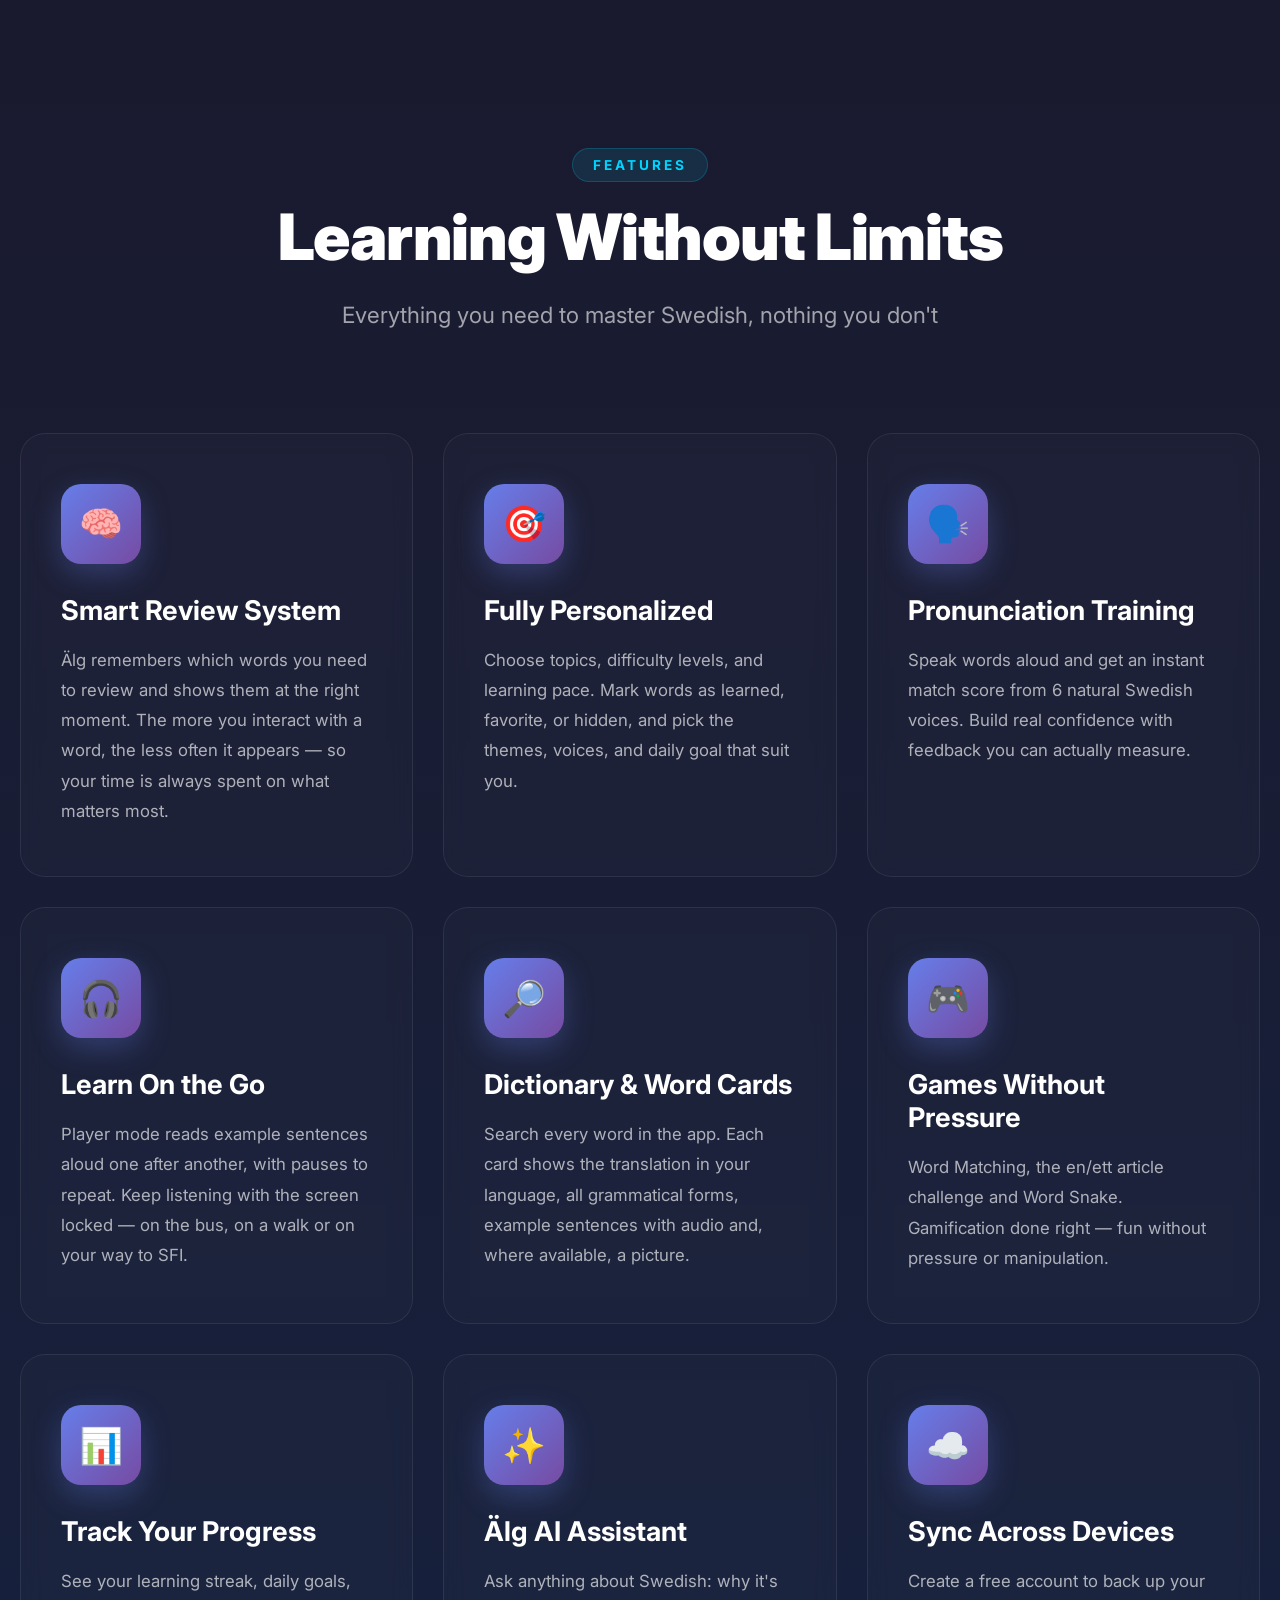
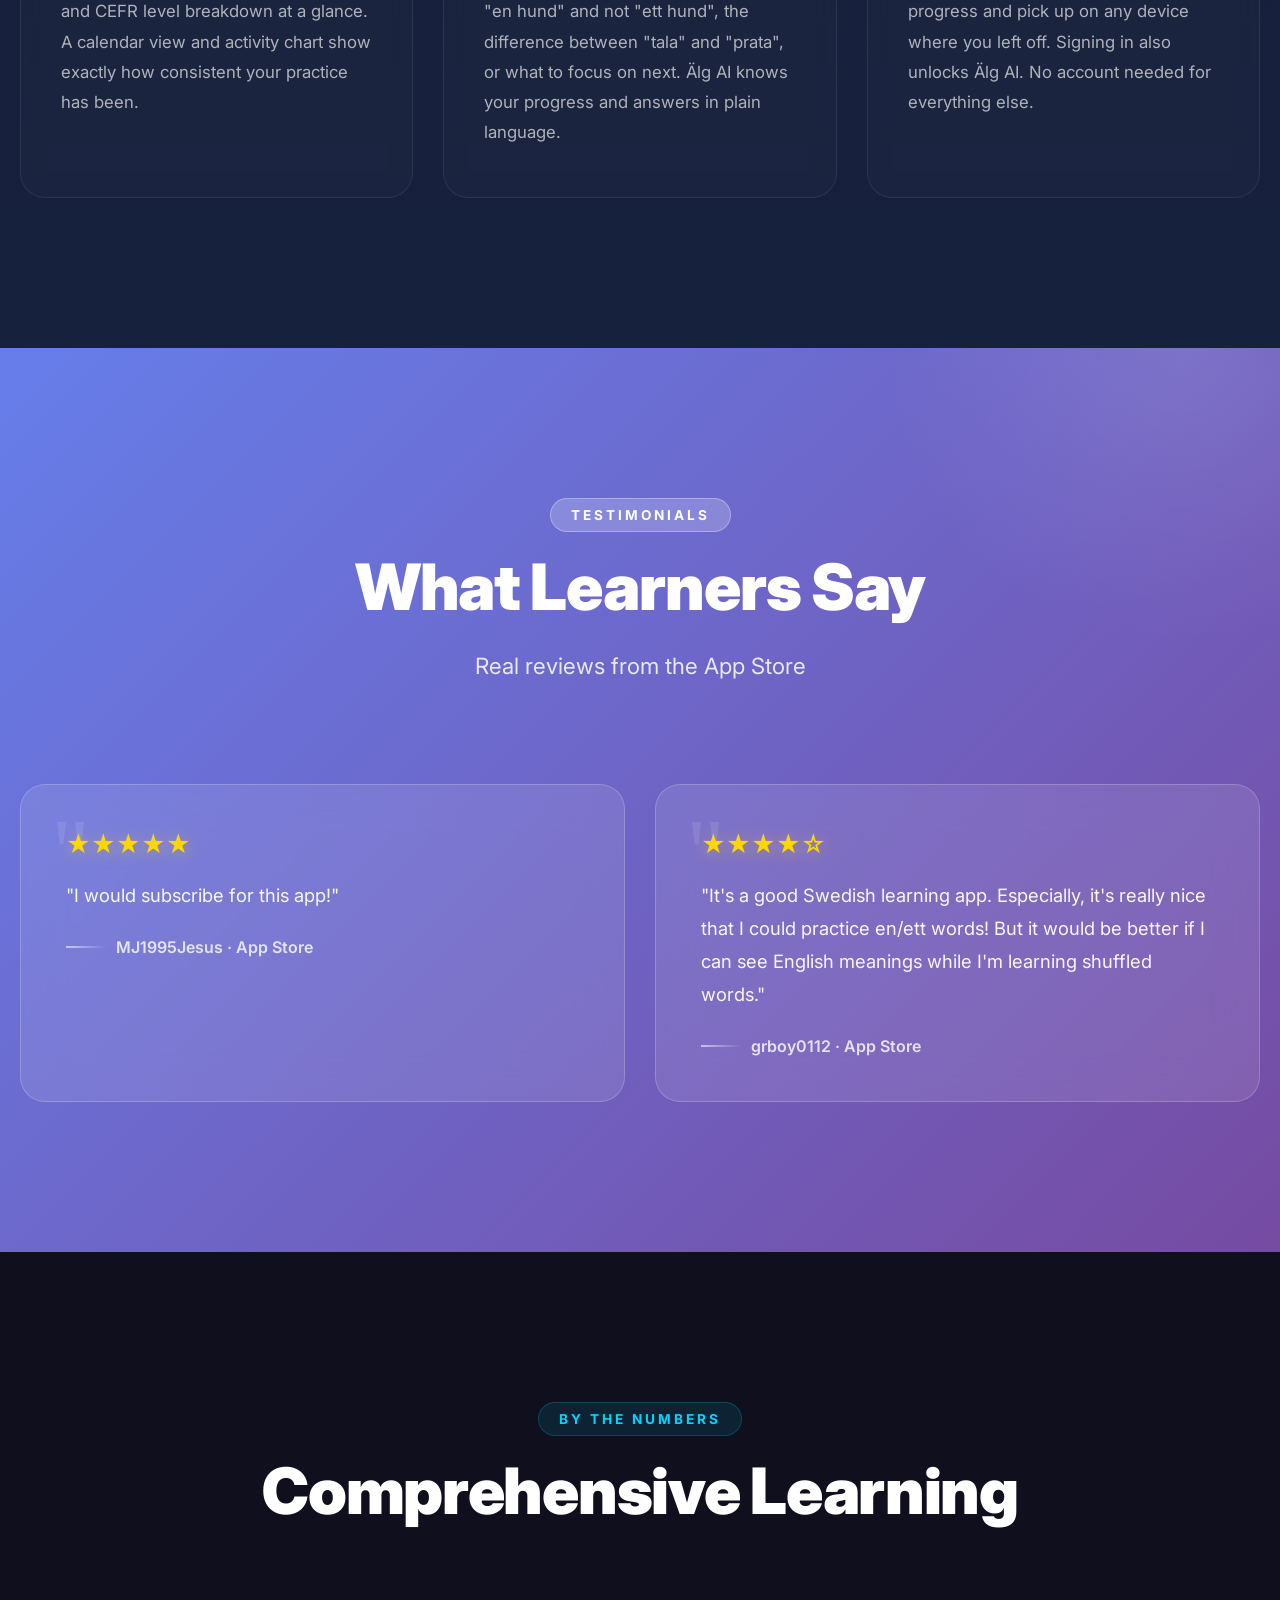
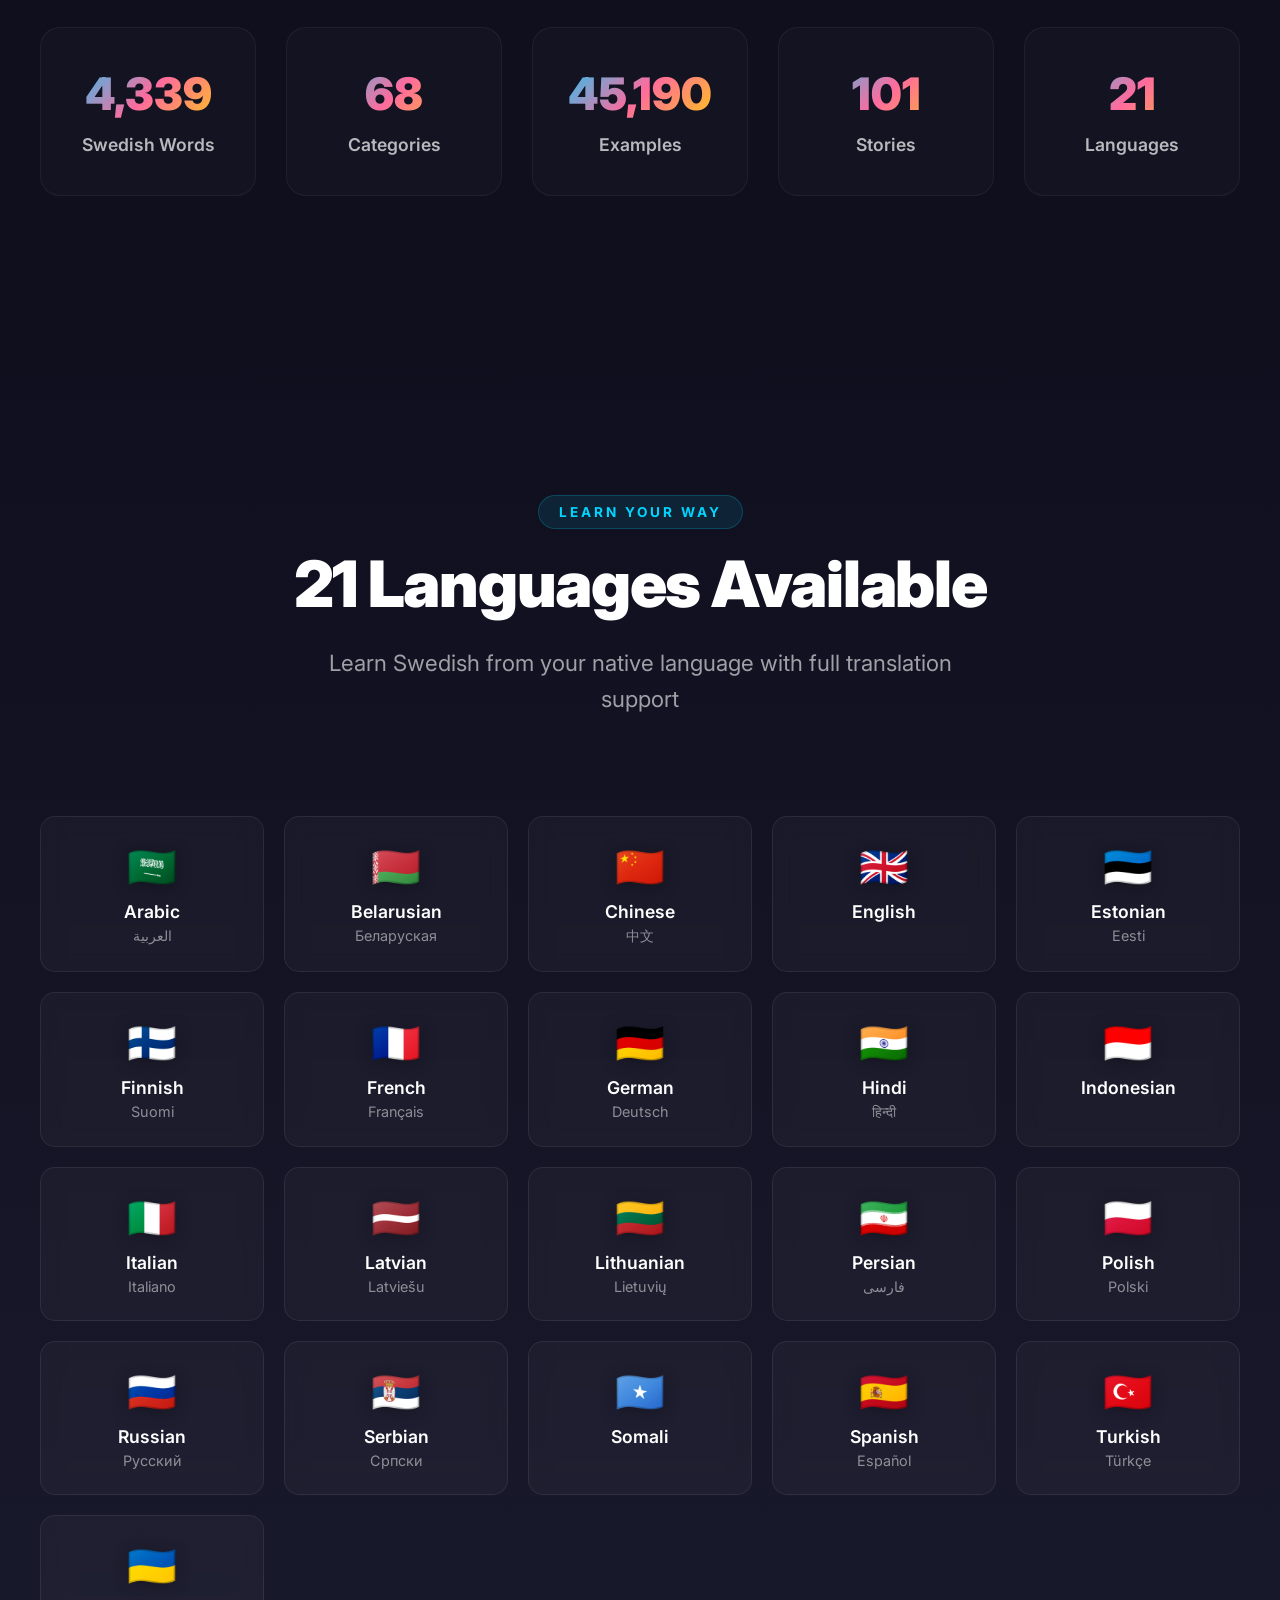
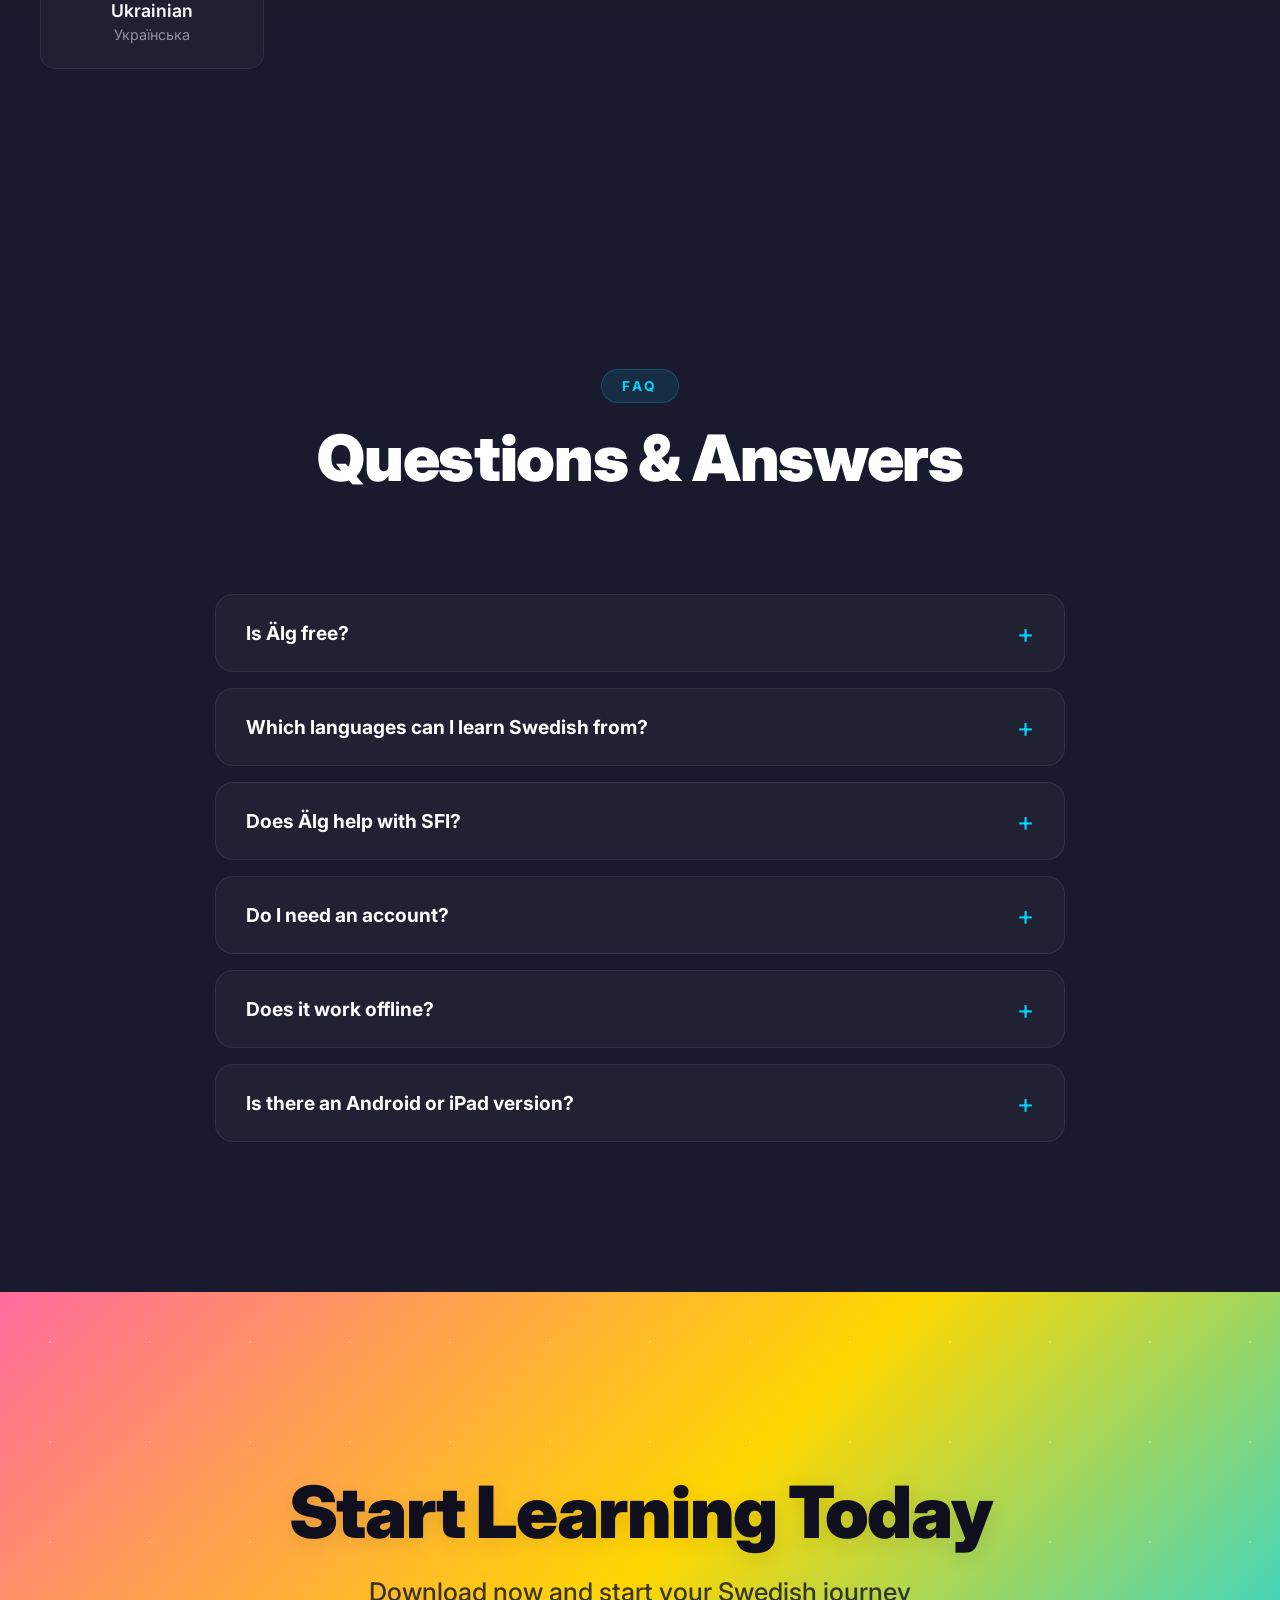
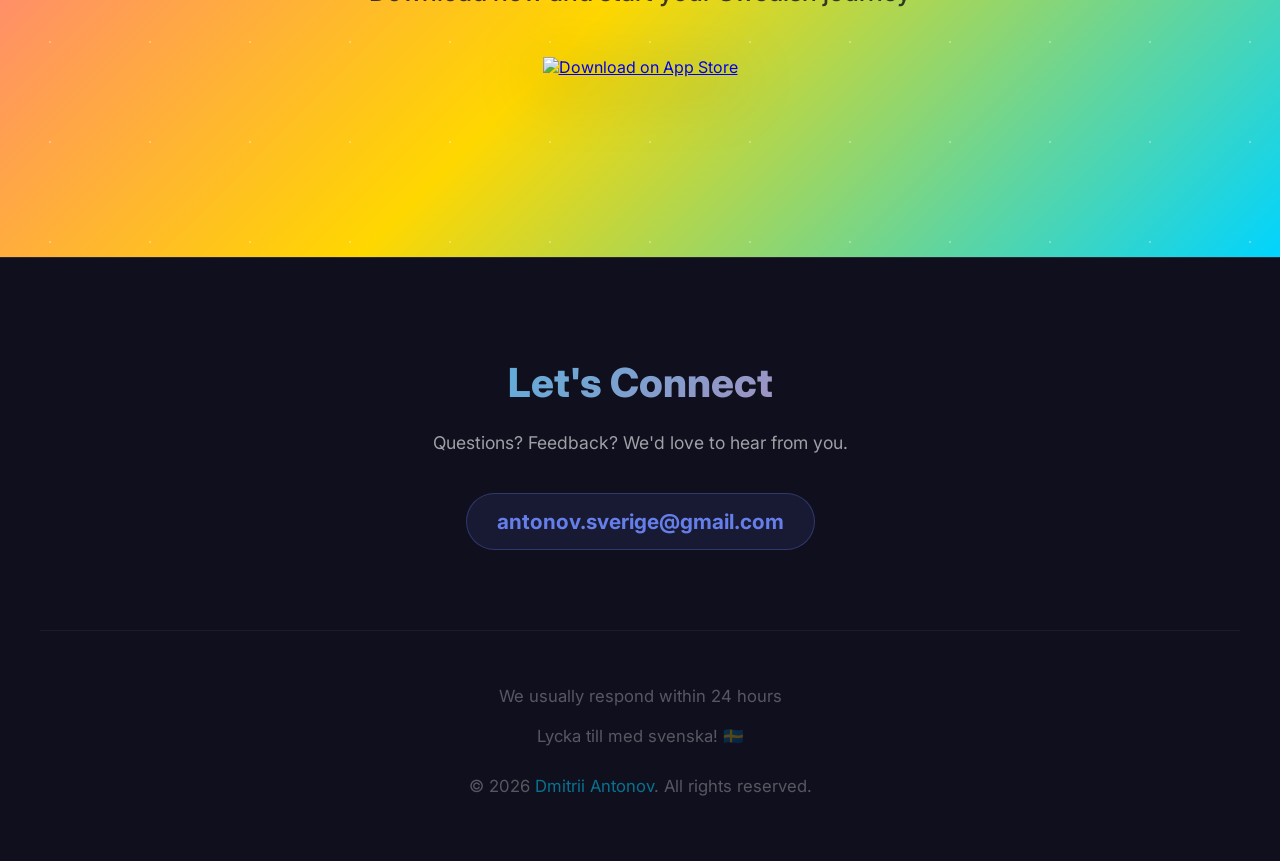
==== commit 8846c428: "Keep stat numbers inside their cards on the numbers section The five-column grid was capped at 1000p" ====
--- a/index.html
+++ b/index.html
@@ -715,8 +715,8 @@
         .stats-grid {
             display: grid;
             grid-template-columns: repeat(auto-fit, minmax(160px, 1fr));
-            gap: 40px;
-            max-width: 1000px;
+            gap: 30px;
+            max-width: 1200px;
             margin: 80px auto 0;
         }
 
@@ -728,6 +728,7 @@
             border-radius: 20px;
             border: 1px solid rgba(255, 255, 255, 0.05);
             transition: all 0.4s ease;
+            container-type: inline-size;
         }
 
         .stat-card:hover {
@@ -738,6 +739,8 @@
 
         .stat-number {
             font-size: 2.8em;
+            /* Shrink long numbers so they never overflow a narrow card */
+            font-size: min(2.8em, 26cqi);
             font-weight: 900;
             background: linear-gradient(135deg, var(--accent-cyan), var(--accent-pink), var(--accent-yellow));
             -webkit-background-clip: text;
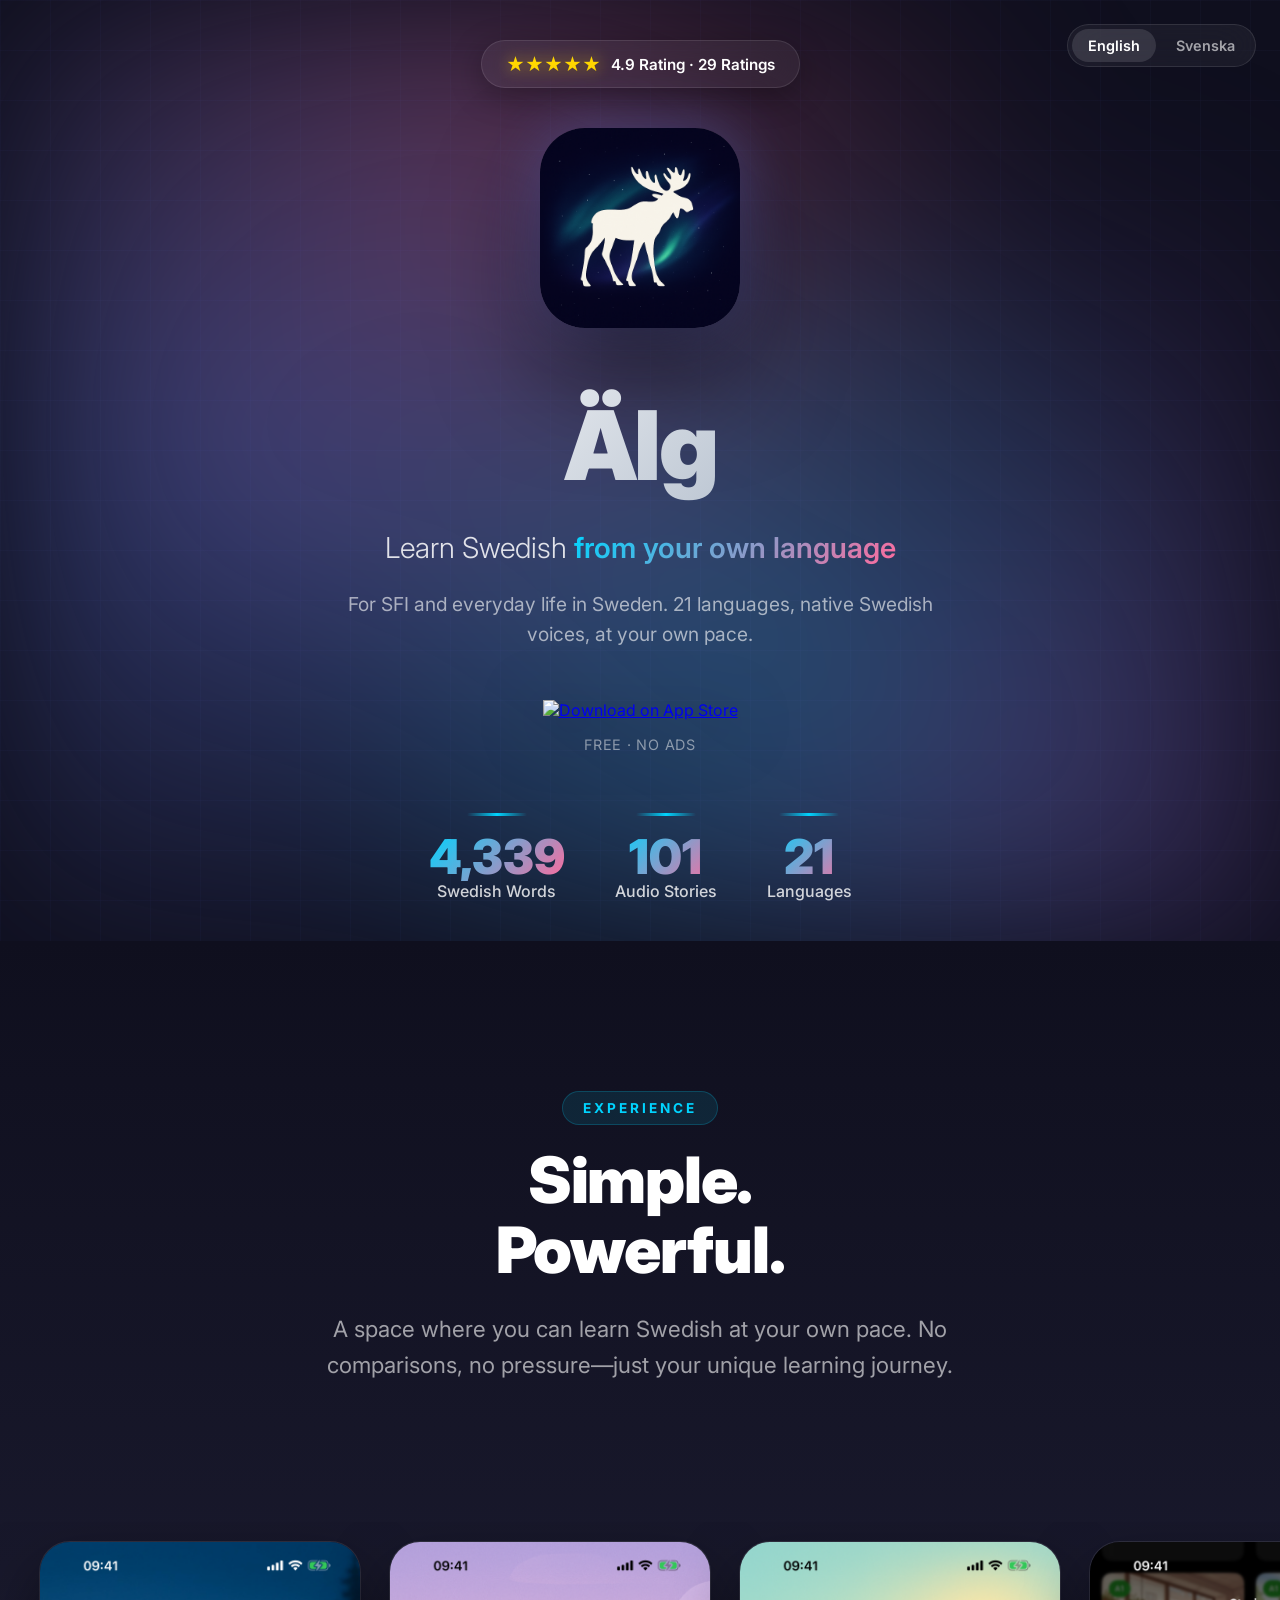
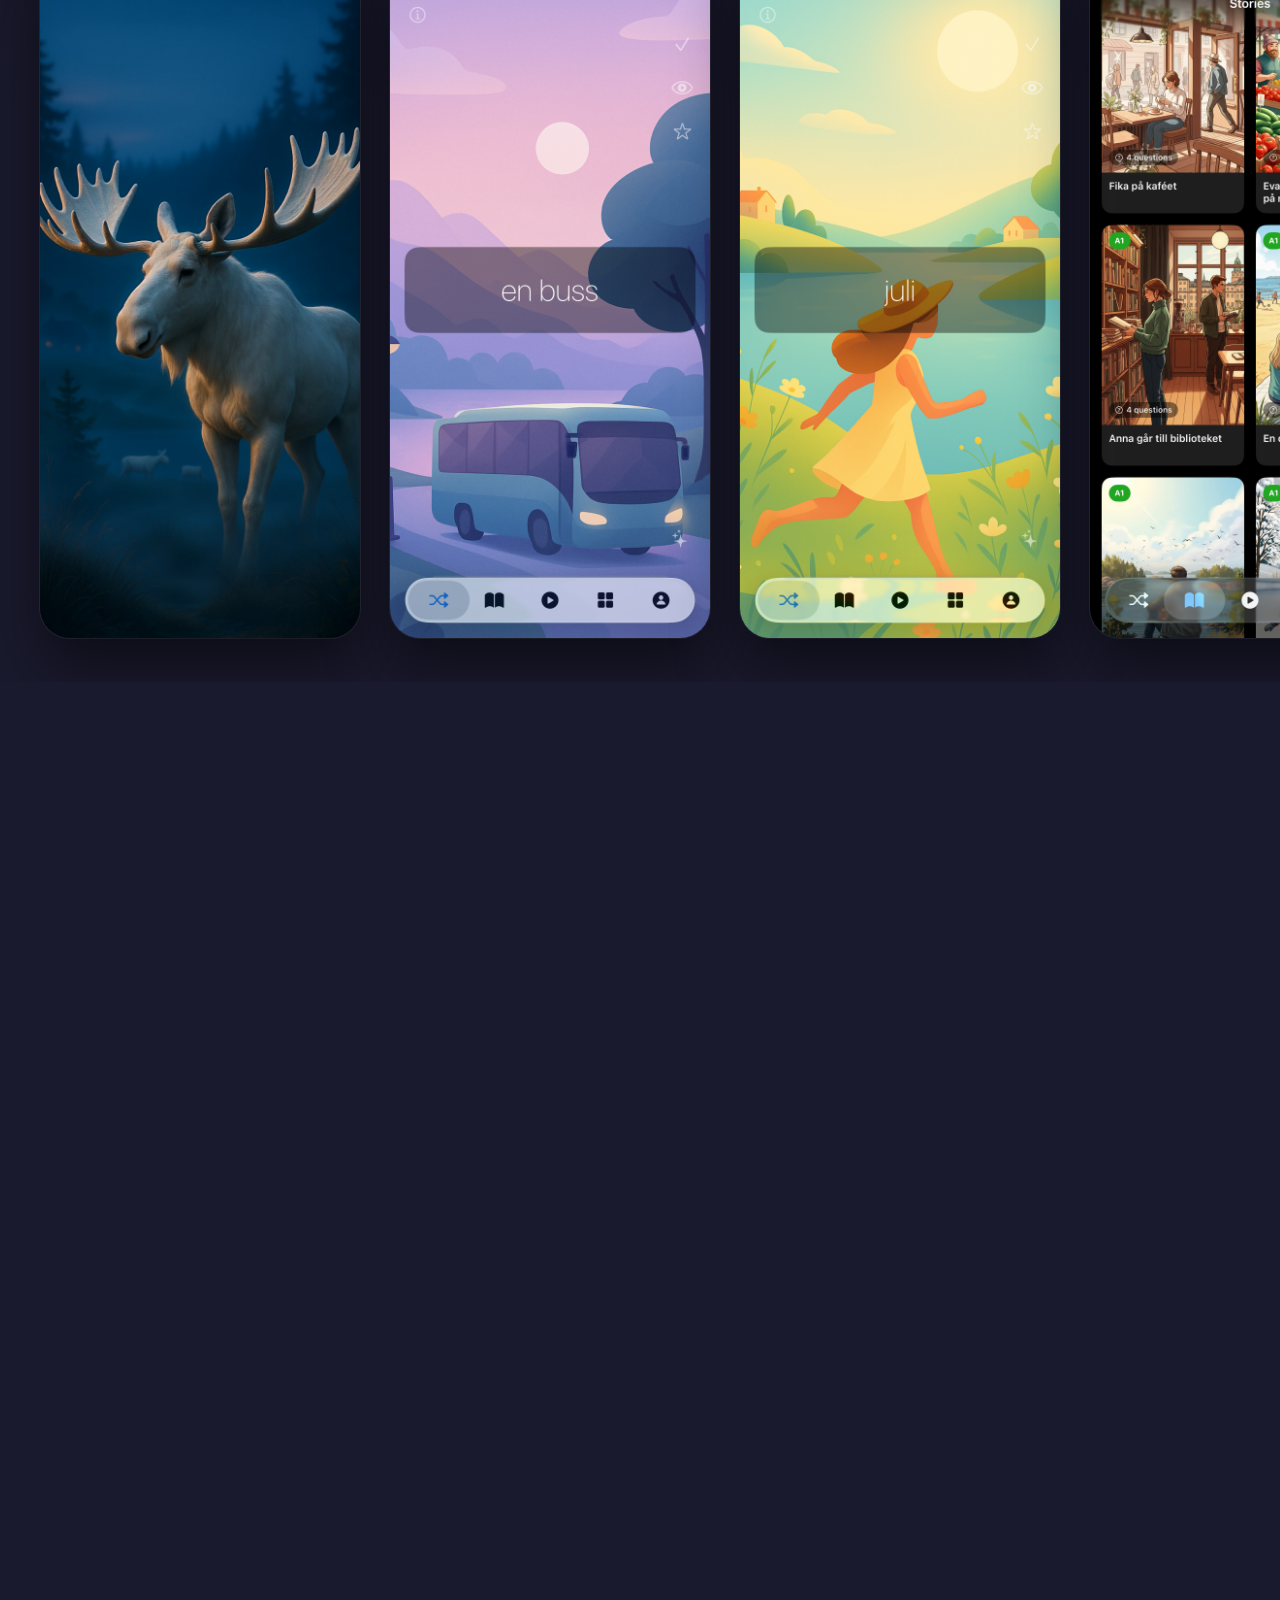
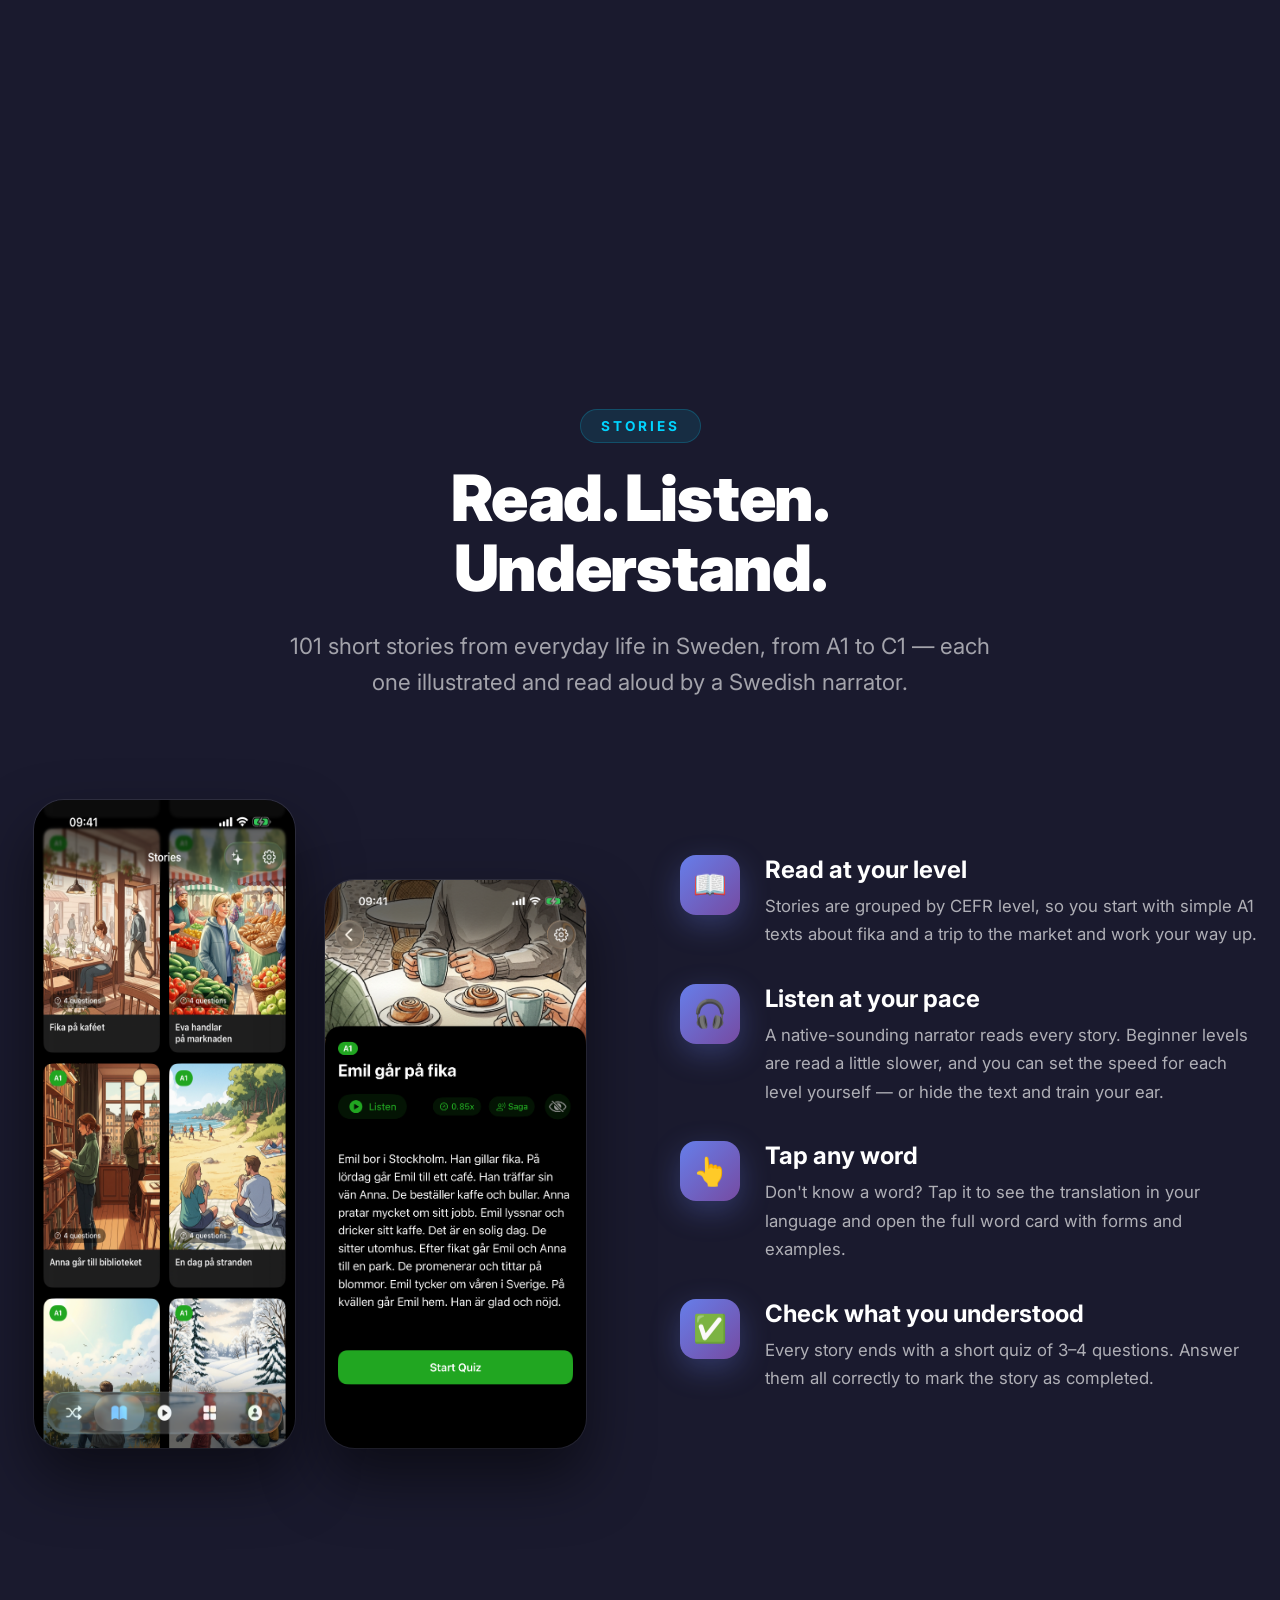
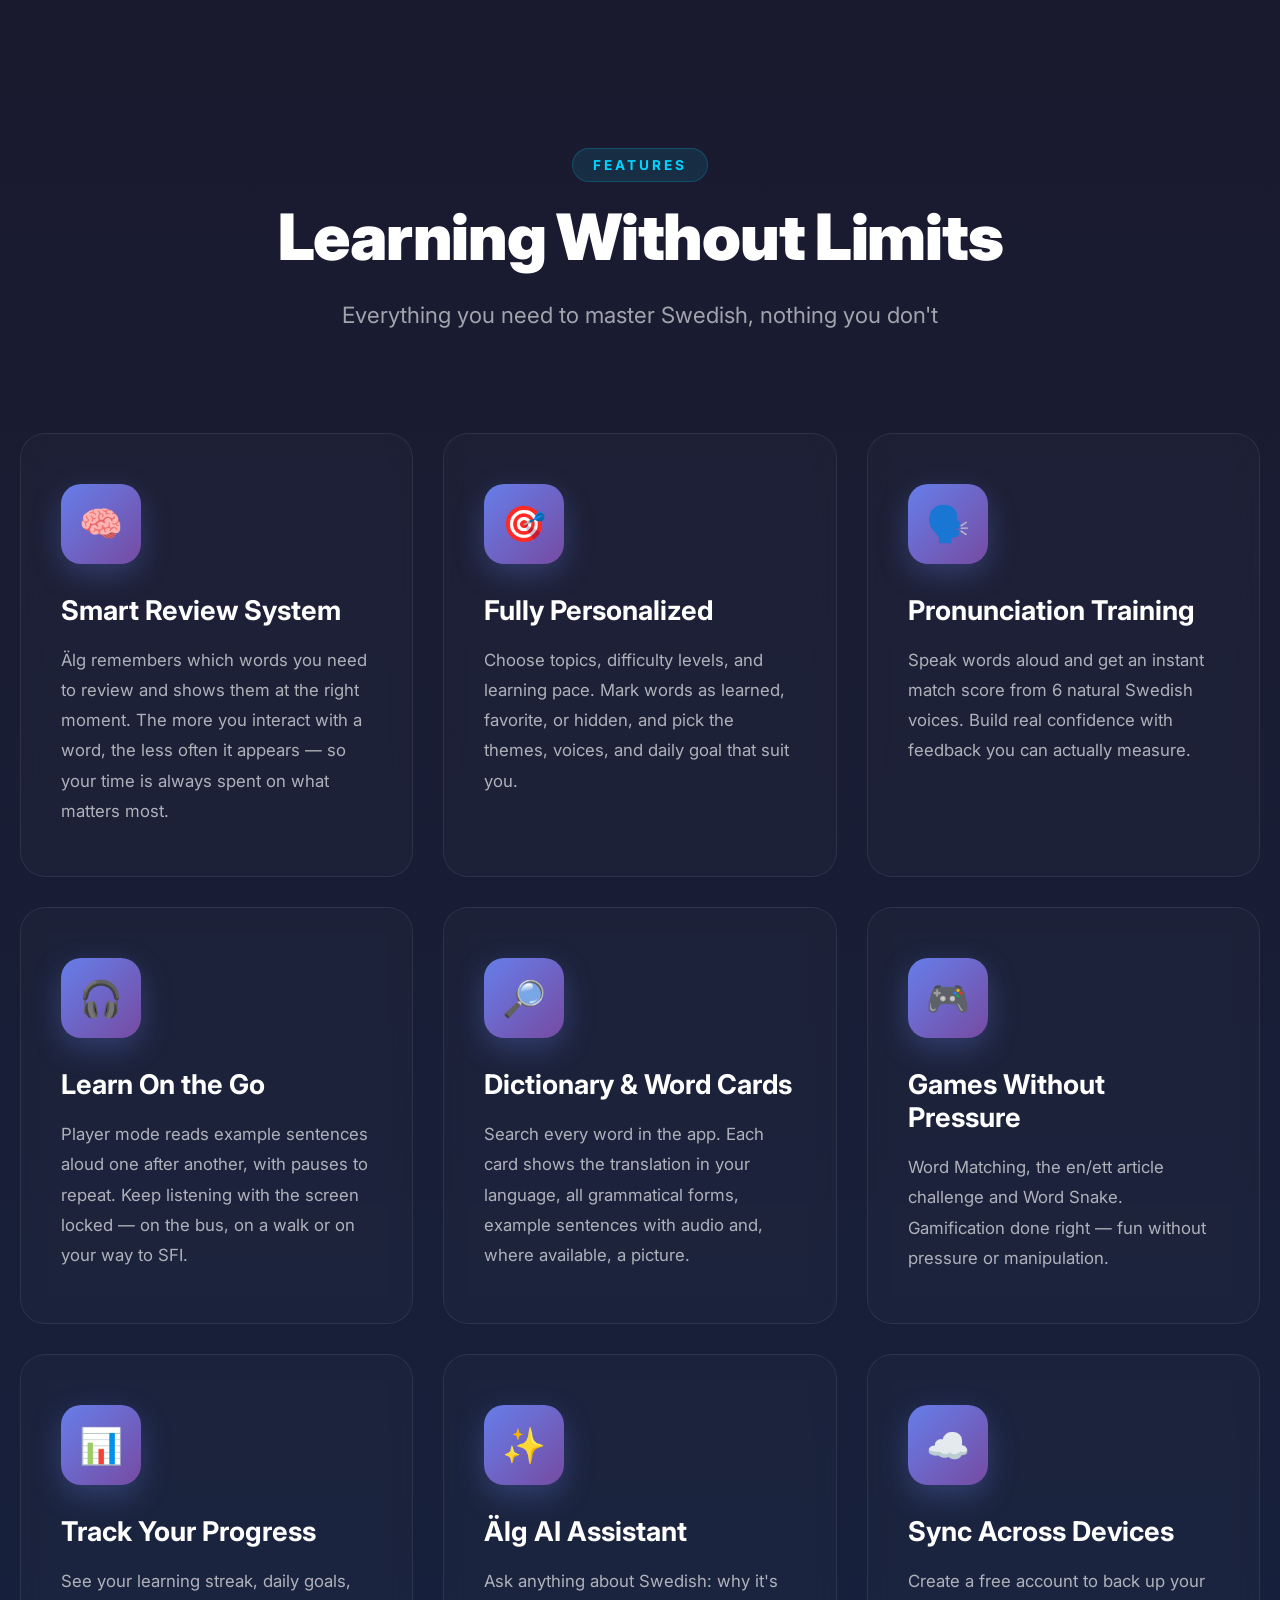
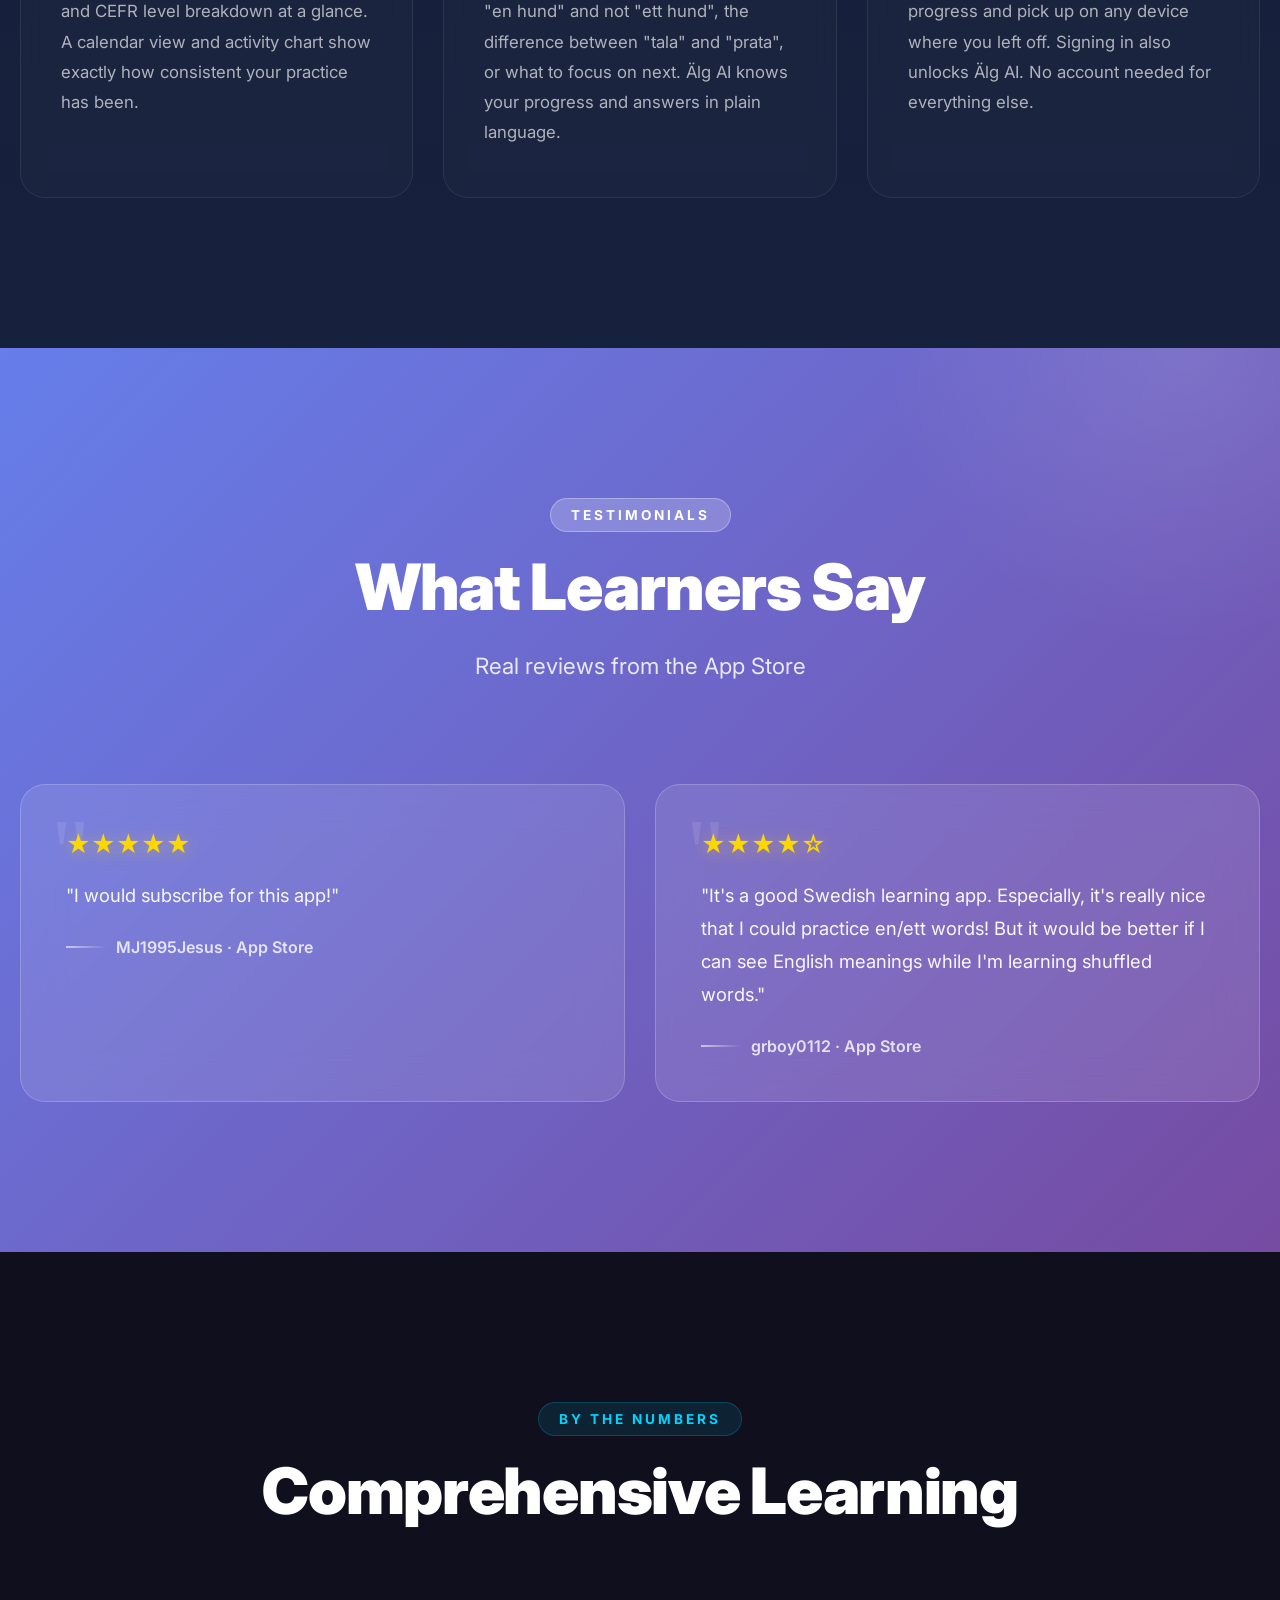
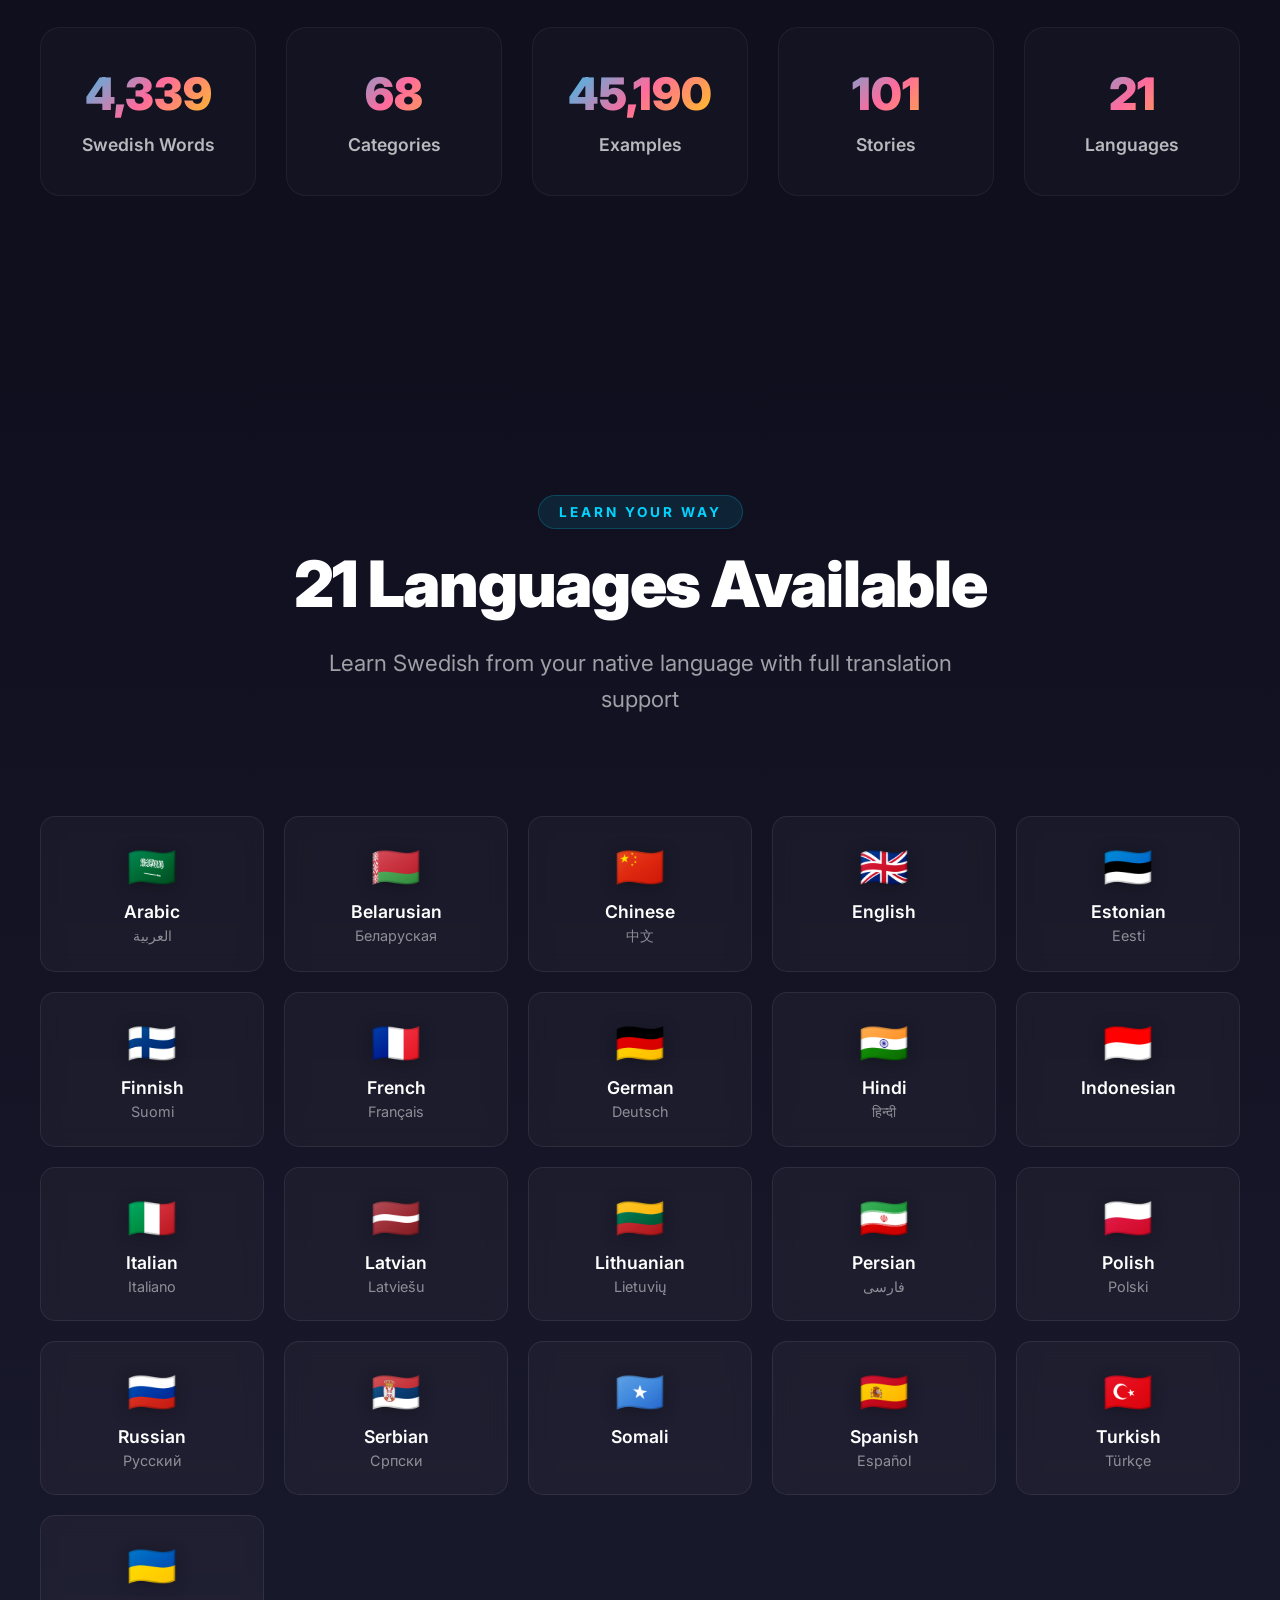
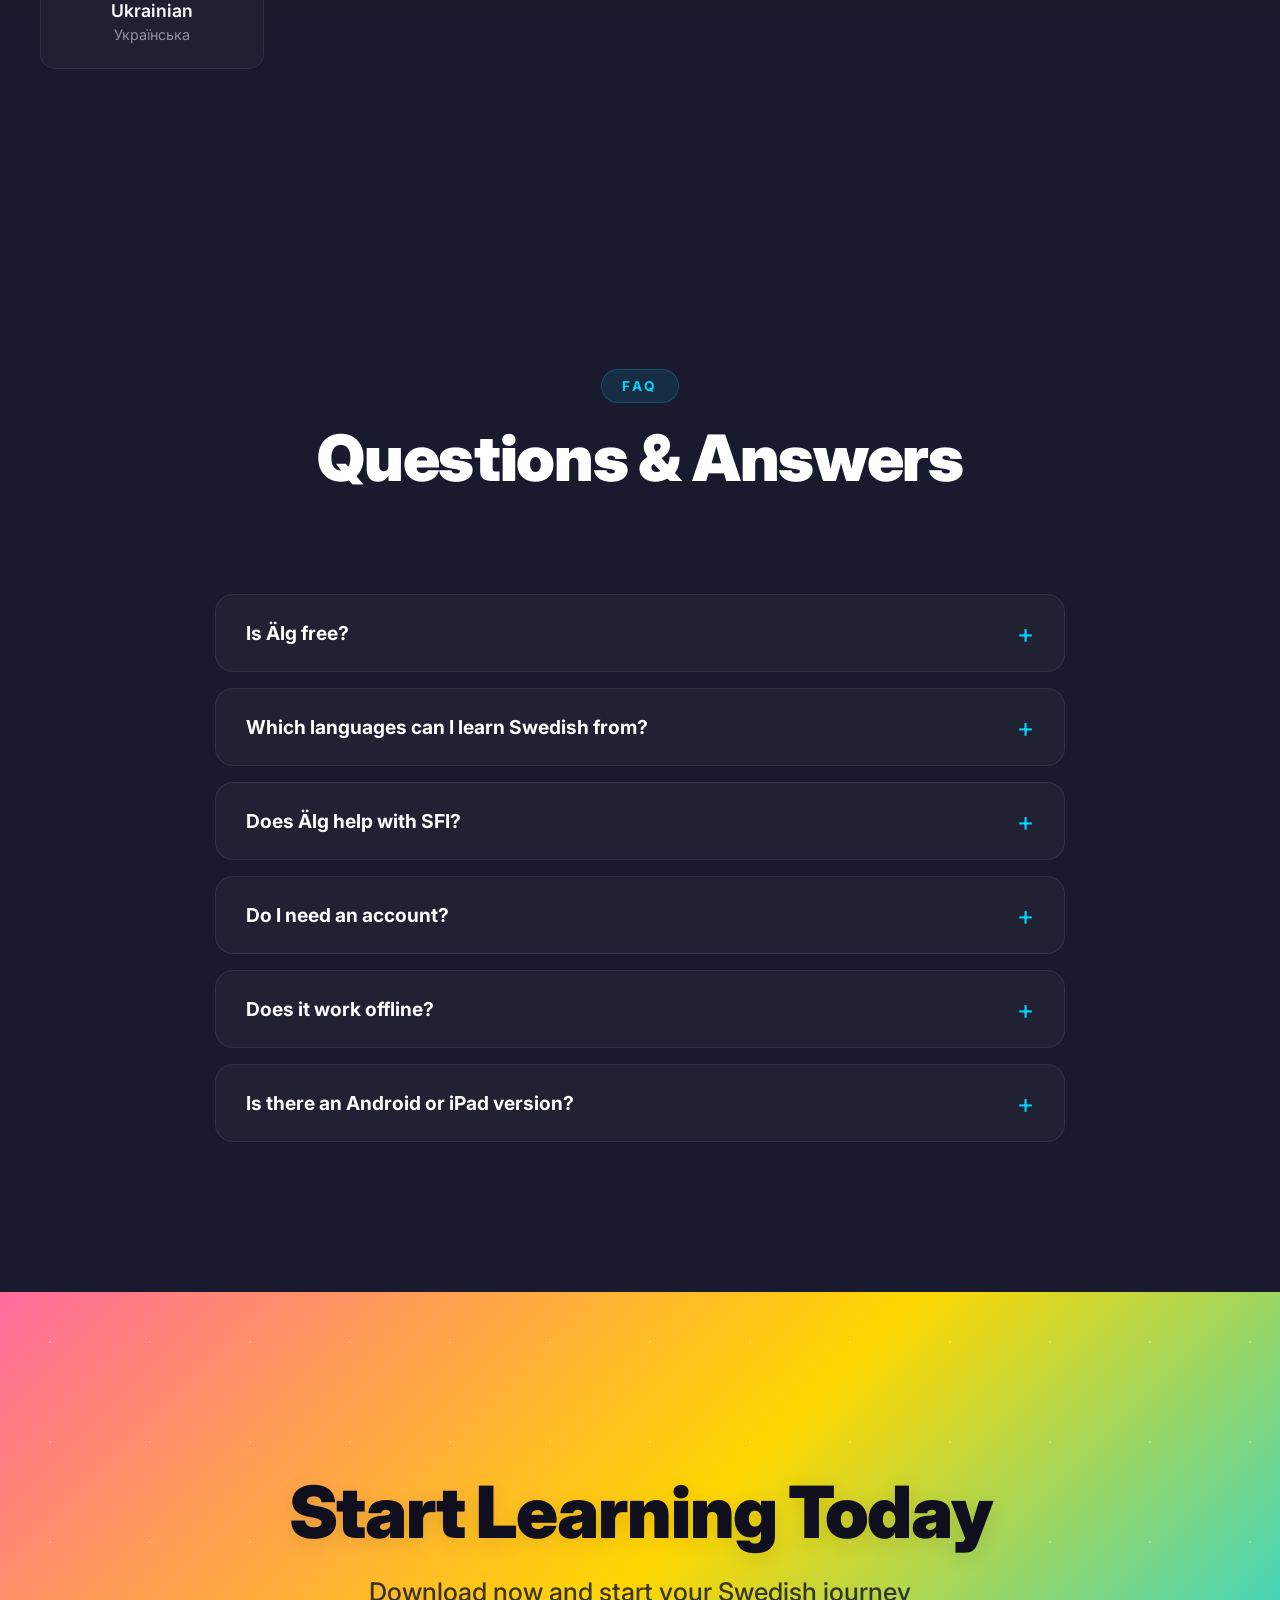
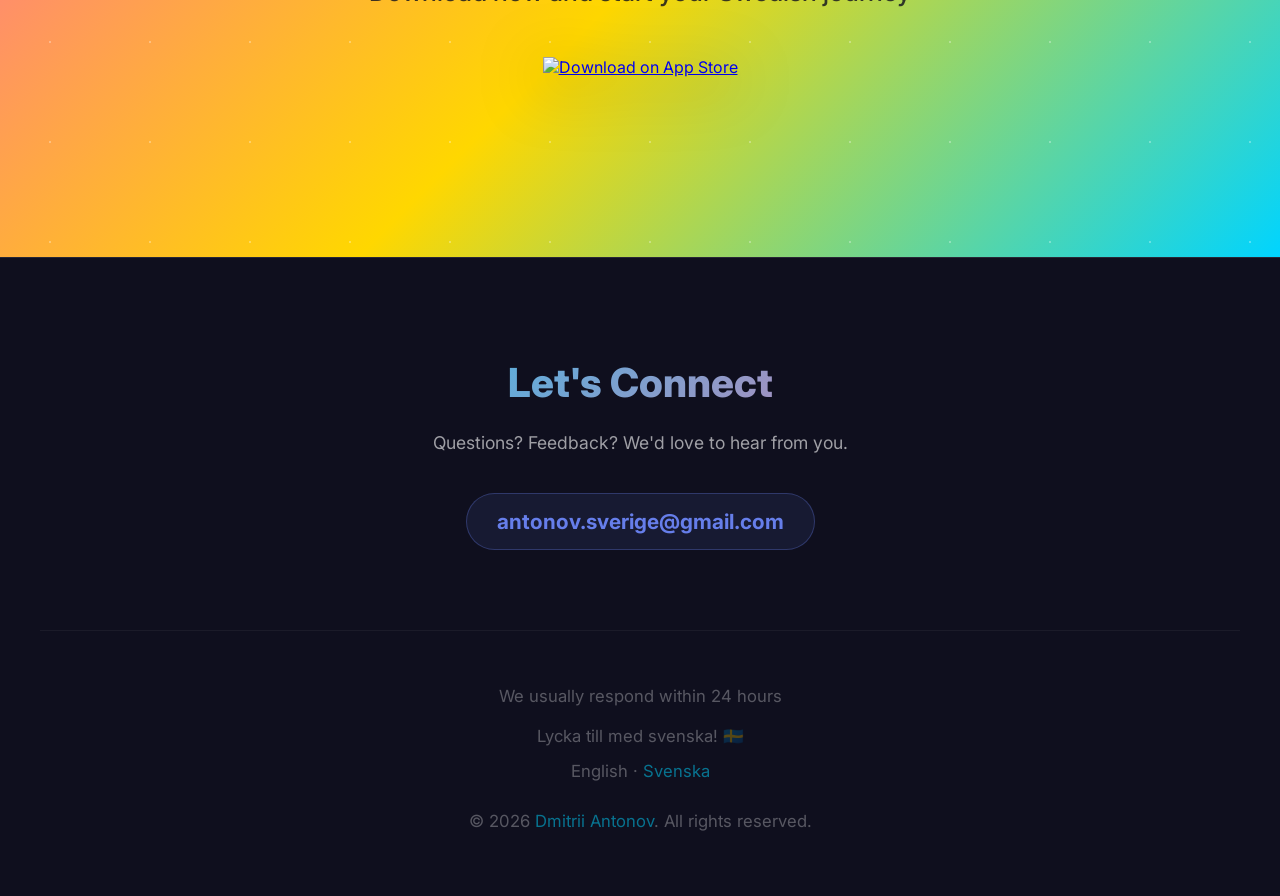
==== commit 28f13159: "Add a Swedish version of the site at /sv/ Searches like "lär dig svenska" and "sfi" are made in Swed" ====
--- a/index.html
+++ b/index.html
@@ -7,11 +7,15 @@
 
     <meta name="description" content="Learn Swedish from your own language — 21 to choose from. Free, no ads. 4,000+ words, 101 audio stories and native voices for SFI and life in Sweden.">
     <link rel="canonical" href="https://antonovdmitriy.github.io/algapp/">
+    <link rel="alternate" hreflang="en" href="https://antonovdmitriy.github.io/algapp/">
+    <link rel="alternate" hreflang="sv" href="https://antonovdmitriy.github.io/algapp/sv/">
+    <link rel="alternate" hreflang="x-default" href="https://antonovdmitriy.github.io/algapp/">
 
     <!-- Open Graph / Facebook -->
     <meta property="og:type" content="website">
     <meta property="og:site_name" content="Älg">
     <meta property="og:locale" content="en_US">
+    <meta property="og:locale:alternate" content="sv_SE">
     <meta property="og:url" content="https://antonovdmitriy.github.io/algapp/">
     <meta property="og:title" content="Älg – Learn Swedish from Your Own Language">
     <meta property="og:description" content="Learn Swedish from your own language — 21 to choose from. Free, no ads. 4,000+ words, 101 audio stories and native voices for SFI and life in Sweden.">
@@ -26,1003 +30,7 @@
     <meta name="twitter:description" content="Learn Swedish from your own language — 21 to choose from. Free, no ads. 4,000+ words, 101 audio stories and native voices for SFI and life in Sweden.">
     <meta name="twitter:image" content="https://antonovdmitriy.github.io/algapp/images/og-cover.jpg">
 
-    <style>
-        @import url('https://fonts.googleapis.com/css2?family=Inter:wght@300;400;600;700;800;900&display=swap');
-
-        * {
-            margin: 0;
-            padding: 0;
-            box-sizing: border-box;
-        }
-
-        :root {
-            --primary: #667eea;
-            --secondary: #764ba2;
-            --accent-yellow: #ffd700;
-            --accent-pink: #ff6b9d;
-            --accent-cyan: #00d4ff;
-            --dark: #0f0f1e;
-            --light: #ffffff;
-            --gray: #8b92a7;
-        }
-
-        html {
-            scroll-behavior: smooth;
-        }
-
-        body {
-            font-family: 'Inter', -apple-system, BlinkMacSystemFont, sans-serif;
-            color: var(--dark);
-            overflow-x: hidden;
-            background: var(--dark);
-        }
-
-        /* Hero Section - Advanced */
-        .hero {
-            min-height: 100vh;
-            background: var(--dark);
-            position: relative;
-            display: flex;
-            align-items: center;
-            justify-content: center;
-            overflow: hidden;
-        }
-
-        /* Gradient Mesh Background */
-        .gradient-bg {
-            position: absolute;
-            width: 100%;
-            height: 100%;
-            background:
-                radial-gradient(circle at 20% 50%, rgba(102, 126, 234, 0.4) 0%, transparent 50%),
-                radial-gradient(circle at 80% 80%, rgba(118, 75, 162, 0.4) 0%, transparent 50%),
-                radial-gradient(circle at 40% 20%, rgba(255, 107, 157, 0.3) 0%, transparent 50%),
-                radial-gradient(circle at 60% 70%, rgba(0, 212, 255, 0.3) 0%, transparent 50%);
-            animation: gradientShift 15s ease infinite;
-            filter: blur(80px);
-        }
-
-        @keyframes gradientShift {
-            0%, 100% { transform: scale(1) rotate(0deg); }
-            50% { transform: scale(1.2) rotate(180deg); }
-        }
-
-        /* Floating Grid */
-        .grid-overlay {
-            position: absolute;
-            width: 100%;
-            height: 100%;
-            background-image:
-                linear-gradient(rgba(102, 126, 234, 0.03) 1px, transparent 1px),
-                linear-gradient(90deg, rgba(102, 126, 234, 0.03) 1px, transparent 1px);
-            background-size: 50px 50px;
-            animation: gridMove 20s linear infinite;
-        }
-
-        @keyframes gridMove {
-            0% { transform: translate(0, 0); }
-            100% { transform: translate(50px, 50px); }
-        }
-
-        .hero-content {
-            position: relative;
-            z-index: 2;
-            text-align: center;
-            max-width: 1000px;
-            padding: 40px 20px;
-        }
-
-        /* Floating Badge */
-        .hero-badge {
-            display: inline-flex;
-            align-items: center;
-            gap: 10px;
-            background: rgba(255, 255, 255, 0.05);
-            backdrop-filter: blur(20px);
-            padding: 12px 24px;
-            border-radius: 50px;
-            color: white;
-            font-size: 0.95em;
-            font-weight: 600;
-            margin-bottom: 40px;
-            border: 1px solid rgba(255, 255, 255, 0.1);
-            box-shadow: 0 8px 32px rgba(0, 0, 0, 0.3);
-            animation: float 3s ease-in-out infinite;
-        }
-
-        @keyframes float {
-            0%, 100% { transform: translateY(0px); }
-            50% { transform: translateY(-10px); }
-        }
-
-        .star-rating {
-            color: var(--accent-yellow);
-            font-size: 1.2em;
-            filter: drop-shadow(0 0 8px rgba(255, 215, 0, 0.6));
-        }
-
-        /* 3D App Icon */
-        .app-icon-container {
-            perspective: 1000px;
-            margin: 0 auto 50px;
-            width: 200px;
-            height: 200px;
-        }
-
-        .app-icon-3d {
-            width: 200px;
-            height: 200px;
-            border-radius: 45px;
-            position: relative;
-            transform-style: preserve-3d;
-            transition: transform 0.6s cubic-bezier(0.23, 1, 0.32, 1);
-            box-shadow:
-                0 50px 100px rgba(0, 0, 0, 0.5),
-                0 0 60px rgba(102, 126, 234, 0.4),
-                inset 0 0 0 1px rgba(255, 255, 255, 0.2);
-        }
-
-        .app-icon-3d::before {
-            content: '';
-            position: absolute;
-            inset: 0;
-            border-radius: 45px;
-            background: linear-gradient(135deg, rgba(255,255,255,0.3) 0%, transparent 100%);
-            pointer-events: none;
-        }
-
-        .app-icon-container:hover .app-icon-3d {
-            transform: rotateX(10deg) rotateY(10deg) scale(1.05);
-        }
-
-        /* Glowing Title */
-        .hero h1 {
-            font-size: 6em;
-            font-weight: 900;
-            color: white;
-            margin-bottom: 25px;
-            line-height: 1.2;
-            letter-spacing: -0.03em;
-            background: linear-gradient(135deg, #ffffff 0%, #a0aec0 100%);
-            -webkit-background-clip: text;
-            -webkit-text-fill-color: transparent;
-            background-clip: text;
-            position: relative;
-            animation: titleGlow 3s ease-in-out infinite;
-            padding-top: 10px;
-        }
-
-        @keyframes titleGlow {
-            0%, 100% { filter: drop-shadow(0 0 20px rgba(102, 126, 234, 0.5)); }
-            50% { filter: drop-shadow(0 0 40px rgba(118, 75, 162, 0.8)); }
-        }
-
-        .hero-subtitle {
-            font-size: 1.8em;
-            color: rgba(255, 255, 255, 0.85);
-            margin-bottom: 50px;
-            font-weight: 300;
-            line-height: 1.4;
-        }
-
-        .hero-tagline {
-            font-size: 1.2em;
-            color: rgba(255, 255, 255, 0.6);
-            margin: -30px auto 50px;
-            max-width: 640px;
-            line-height: 1.6;
-        }
-
-        .hero-subtitle span {
-            background: linear-gradient(135deg, var(--accent-cyan), var(--accent-pink));
-            -webkit-background-clip: text;
-            -webkit-text-fill-color: transparent;
-            background-clip: text;
-            font-weight: 600;
-        }
-
-        /* CTA Button Enhanced */
-        .btn-app-store {
-            display: inline-block;
-            position: relative;
-            transition: transform 0.3s ease;
-        }
-
-        .btn-app-store::before {
-            content: '';
-            position: absolute;
-            inset: -10px;
-            background: linear-gradient(135deg, var(--primary), var(--accent-pink));
-            border-radius: 20px;
-            opacity: 0;
-            filter: blur(20px);
-            transition: opacity 0.3s ease;
-        }
-
-        .btn-app-store:hover::before {
-            opacity: 0.7;
-        }
-
-        .btn-app-store:hover {
-            transform: translateY(-5px);
-        }
-
-        .btn-app-store img {
-            height: 65px;
-            position: relative;
-            z-index: 1;
-            filter: drop-shadow(0 10px 30px rgba(0, 0, 0, 0.5));
-        }
-
-        /* Hero Stats with Icons */
-        .hero-stats {
-            display: flex;
-            gap: 50px;
-            justify-content: center;
-            margin-top: 80px;
-            flex-wrap: wrap;
-        }
-
-        .hero-stat {
-            text-align: center;
-            color: white;
-            position: relative;
-        }
-
-        .hero-stat::before {
-            content: '';
-            position: absolute;
-            top: -20px;
-            left: 50%;
-            transform: translateX(-50%);
-            width: 60px;
-            height: 3px;
-            background: linear-gradient(90deg, transparent, var(--accent-cyan), transparent);
-            border-radius: 10px;
-        }
-
-        .hero-stat-number {
-            font-size: 3em;
-            font-weight: 900;
-            display: block;
-            line-height: 1;
-            background: linear-gradient(135deg, var(--accent-cyan), var(--accent-pink));
-            -webkit-background-clip: text;
-            -webkit-text-fill-color: transparent;
-            background-clip: text;
-        }
-
-        .hero-stat-label {
-            font-size: 1em;
-            opacity: 0.8;
-            margin-top: 10px;
-            font-weight: 500;
-        }
-
-        /* Bento Grid Section */
-        .bento-section {
-            padding: 150px 20px;
-            background: linear-gradient(180deg, var(--dark) 0%, #1a1a2e 50%, #1a1a2e 100%);
-            position: relative;
-        }
-
-        .container {
-            max-width: 1400px;
-            margin: 0 auto;
-        }
-
-        .section-header {
-            text-align: center;
-            margin-bottom: 100px;
-        }
-
-        .section-label {
-            color: var(--accent-cyan);
-            font-weight: 700;
-            text-transform: uppercase;
-            letter-spacing: 3px;
-            font-size: 0.85em;
-            margin-bottom: 20px;
-            display: inline-block;
-            padding: 8px 20px;
-            background: rgba(0, 212, 255, 0.1);
-            border-radius: 30px;
-            border: 1px solid rgba(0, 212, 255, 0.2);
-        }
-
-        .section-title {
-            font-size: 4em;
-            font-weight: 900;
-            color: white;
-            margin-bottom: 25px;
-            letter-spacing: -0.02em;
-            line-height: 1.1;
-        }
-
-        .section-description {
-            font-size: 1.4em;
-            color: rgba(255, 255, 255, 0.6);
-            max-width: 700px;
-            margin: 0 auto;
-            line-height: 1.6;
-        }
-
-        /* Screenshots Gallery */
-        .screenshots-gallery {
-            margin-top: 80px;
-            position: relative;
-            padding: 40px 0;
-            margin-left: calc(-50vw + 50%);
-            margin-right: calc(-50vw + 50%);
-        }
-
-        .gallery-track {
-            display: flex;
-            gap: 30px;
-            overflow-x: auto;
-            overflow-y: hidden;
-            scroll-snap-type: x mandatory;
-            scroll-behavior: smooth;
-            padding: 20px 40px 40px 40px;
-            -webkit-overflow-scrolling: touch;
-            scrollbar-width: none;
-        }
-
-        .gallery-track::-webkit-scrollbar {
-            display: none;
-        }
-
-        .gallery-item {
-            flex: 0 0 auto;
-            scroll-snap-align: center;
-            width: 320px;
-            transition: transform 0.3s ease;
-            position: relative;
-        }
-
-        .gallery-item:hover {
-            transform: scale(1.05);
-        }
-
-        .gallery-item img {
-            width: 100%;
-            height: auto;
-            border-radius: 30px;
-            box-shadow:
-                0 30px 60px rgba(0, 0, 0, 0.5),
-                0 0 0 1px rgba(255, 255, 255, 0.1);
-            transition: all 0.3s ease;
-        }
-
-        .gallery-item:hover img {
-            box-shadow:
-                0 40px 80px rgba(102, 126, 234, 0.4),
-                0 0 0 1px rgba(102, 126, 234, 0.5);
-        }
-
-        /* Life in Sweden Section */
-        .sweden-section {
-            padding: 150px 20px 0;
-            background: #1a1a2e;
-        }
-
-        .founder-card {
-            background: rgba(255, 255, 255, 0.04);
-            border: 1px solid rgba(255, 255, 255, 0.1);
-            border-radius: 25px;
-            padding: 50px 45px;
-            position: relative;
-        }
-
-        .founder-card::before {
-            content: '"';
-            position: absolute;
-            top: 15px;
-            left: 30px;
-            font-size: 6em;
-            color: rgba(255, 255, 255, 0.08);
-            font-family: Georgia, serif;
-            line-height: 1;
-        }
-
-        .founder-quote {
-            color: rgba(255, 255, 255, 0.9);
-            font-size: 1.25em;
-            line-height: 1.8;
-            position: relative;
-        }
-
-        .founder-quote + .founder-quote {
-            margin-top: 20px;
-        }
-
-        .founder-name {
-            margin-top: 30px;
-            color: var(--accent-cyan);
-            font-weight: 700;
-        }
-
-        .founder-name span {
-            display: block;
-            color: rgba(255, 255, 255, 0.5);
-            font-weight: 500;
-            font-size: 0.9em;
-            margin-top: 4px;
-        }
-
-        /* Stories Section */
-        .stories-section {
-            padding: 150px 20px;
-            background: #1a1a2e;
-            position: relative;
-            overflow: hidden;
-        }
-
-        .stories-layout {
-            display: grid;
-            grid-template-columns: 1fr 1fr;
-            gap: 80px;
-            align-items: center;
-        }
-
-        .stories-phones {
-            display: flex;
-            justify-content: center;
-            gap: 30px;
-        }
-
-        .stories-phones img {
-            width: 300px;
-            max-width: 45%;
-            height: auto;
-            border-radius: 30px;
-            box-shadow:
-                0 30px 60px rgba(0, 0, 0, 0.5),
-                0 0 0 1px rgba(255, 255, 255, 0.1);
-        }
-
-        .stories-phones img:nth-child(2) {
-            margin-top: 80px;
-        }
-
-        .stories-steps {
-            list-style: none;
-            display: flex;
-            flex-direction: column;
-            gap: 35px;
-        }
-
-        .stories-steps li {
-            display: flex;
-            gap: 25px;
-            align-items: flex-start;
-        }
-
-        .stories-step-icon {
-            flex: 0 0 auto;
-            width: 60px;
-            height: 60px;
-            background: linear-gradient(135deg, var(--primary), var(--secondary));
-            border-radius: 16px;
-            display: flex;
-            align-items: center;
-            justify-content: center;
-            font-size: 1.7em;
-            box-shadow: 0 10px 30px rgba(102, 126, 234, 0.3);
-        }
-
-        .stories-steps h3 {
-            font-size: 1.5em;
-            color: white;
-            margin-bottom: 8px;
-            font-weight: 700;
-        }
-
-        .stories-steps p {
-            color: rgba(255, 255, 255, 0.65);
-            line-height: 1.7;
-            font-size: 1.05em;
-        }
-
-        /* Features Grid - Modern Cards */
-        .features-section {
-            padding: 150px 20px;
-            background: linear-gradient(180deg, #1a1a2e 0%, #16213e 100%);
-        }
-
-        .features-grid {
-            display: grid;
-            grid-template-columns: repeat(auto-fit, minmax(350px, 1fr));
-            gap: 30px;
-            margin-top: 80px;
-        }
-
-        .feature-card {
-            background: rgba(255, 255, 255, 0.02);
-            backdrop-filter: blur(10px);
-            padding: 50px 40px;
-            border-radius: 25px;
-            border: 1px solid rgba(255, 255, 255, 0.08);
-            position: relative;
-            overflow: hidden;
-            transition: all 0.4s cubic-bezier(0.23, 1, 0.32, 1);
-        }
-
-        .feature-card::after {
-            content: '';
-            position: absolute;
-            top: 0;
-            left: -100%;
-            width: 100%;
-            height: 100%;
-            background: linear-gradient(90deg, transparent, rgba(255, 255, 255, 0.03), transparent);
-            transition: left 0.6s ease;
-        }
-
-        .feature-card:hover::after {
-            left: 100%;
-        }
-
-        .feature-card:hover {
-            transform: translateY(-10px);
-            border-color: rgba(102, 126, 234, 0.4);
-            box-shadow:
-                0 30px 60px rgba(0, 0, 0, 0.3),
-                0 0 40px rgba(102, 126, 234, 0.2);
-        }
-
-        .feature-icon-wrapper {
-            width: 80px;
-            height: 80px;
-            background: linear-gradient(135deg, var(--primary), var(--secondary));
-            border-radius: 20px;
-            display: flex;
-            align-items: center;
-            justify-content: center;
-            font-size: 2.2em;
-            margin-bottom: 30px;
-            position: relative;
-            box-shadow: 0 10px 30px rgba(102, 126, 234, 0.3);
-        }
-
-        .feature-icon-wrapper::before {
-            content: '';
-            position: absolute;
-            inset: -2px;
-            background: linear-gradient(135deg, var(--accent-cyan), var(--accent-pink));
-            border-radius: 20px;
-            z-index: -1;
-            opacity: 0;
-            transition: opacity 0.3s ease;
-        }
-
-        .feature-card:hover .feature-icon-wrapper::before {
-            opacity: 1;
-        }
-
-        .feature-card h3 {
-            font-size: 1.7em;
-            color: white;
-            margin-bottom: 18px;
-            font-weight: 700;
-        }
-
-        .feature-card p {
-            color: rgba(255, 255, 255, 0.65);
-            line-height: 1.8;
-            font-size: 1.05em;
-        }
-
-        /* Testimonials - Glassmorphism */
-        .testimonials-section {
-            padding: 150px 20px;
-            background: linear-gradient(135deg, var(--primary) 0%, var(--secondary) 100%);
-            position: relative;
-            overflow: hidden;
-        }
-
-        .testimonials-section::before {
-            content: '';
-            position: absolute;
-            width: 600px;
-            height: 600px;
-            background: radial-gradient(circle, rgba(255, 255, 255, 0.1) 0%, transparent 70%);
-            top: -300px;
-            right: -200px;
-            animation: pulse 8s ease-in-out infinite;
-        }
-
-        @keyframes pulse {
-            0%, 100% { transform: scale(1); opacity: 0.5; }
-            50% { transform: scale(1.2); opacity: 0.8; }
-        }
-
-        .testimonials-grid {
-            display: grid;
-            grid-template-columns: repeat(auto-fit, minmax(350px, 1fr));
-            gap: 30px;
-            margin-top: 80px;
-            position: relative;
-            z-index: 1;
-        }
-
-        .testimonial-card {
-            background: rgba(255, 255, 255, 0.1);
-            backdrop-filter: blur(20px);
-            padding: 45px;
-            border-radius: 25px;
-            border: 1px solid rgba(255, 255, 255, 0.2);
-            transition: all 0.4s ease;
-            position: relative;
-        }
-
-        .testimonial-card::before {
-            content: '"';
-            position: absolute;
-            top: 20px;
-            left: 30px;
-            font-size: 6em;
-            color: rgba(255, 255, 255, 0.1);
-            font-family: Georgia, serif;
-            line-height: 1;
-        }
-
-        .testimonial-card:hover {
-            background: rgba(255, 255, 255, 0.15);
-            transform: translateY(-10px) scale(1.02);
-            box-shadow: 0 30px 60px rgba(0, 0, 0, 0.3);
-        }
-
-        .testimonial-stars {
-            color: var(--accent-yellow);
-            font-size: 1.5em;
-            margin-bottom: 20px;
-            filter: drop-shadow(0 2px 8px rgba(255, 215, 0, 0.4));
-        }
-
-        .testimonial-text {
-            font-size: 1.15em;
-            line-height: 1.8;
-            margin-bottom: 25px;
-            color: rgba(255, 255, 255, 0.95);
-            position: relative;
-            z-index: 1;
-        }
-
-        .testimonial-author {
-            color: rgba(255, 255, 255, 0.8);
-            font-size: 1em;
-            font-weight: 600;
-            display: flex;
-            align-items: center;
-            gap: 10px;
-        }
-
-        .testimonial-author::before {
-            content: '';
-            width: 40px;
-            height: 2px;
-            background: linear-gradient(90deg, rgba(255, 255, 255, 0.6), transparent);
-        }
-
-        /* Stats - Animated Numbers */
-        .stats-section {
-            padding: 150px 20px;
-            background: var(--dark);
-            position: relative;
-        }
-
-        .stats-grid {
-            display: grid;
-            grid-template-columns: repeat(auto-fit, minmax(160px, 1fr));
-            gap: 30px;
-            max-width: 1200px;
-            margin: 80px auto 0;
-        }
-
-        .stat-card {
-            text-align: center;
-            position: relative;
-            padding: 40px 15px;
-            background: rgba(255, 255, 255, 0.02);
-            border-radius: 20px;
-            border: 1px solid rgba(255, 255, 255, 0.05);
-            transition: all 0.4s ease;
-            container-type: inline-size;
-        }
-
-        .stat-card:hover {
-            background: rgba(255, 255, 255, 0.05);
-            transform: translateY(-10px);
-            border-color: rgba(102, 126, 234, 0.3);
-        }
-
-        .stat-number {
-            font-size: 2.8em;
-            /* Shrink long numbers so they never overflow a narrow card */
-            font-size: min(2.8em, 26cqi);
-            font-weight: 900;
-            background: linear-gradient(135deg, var(--accent-cyan), var(--accent-pink), var(--accent-yellow));
-            -webkit-background-clip: text;
-            -webkit-text-fill-color: transparent;
-            background-clip: text;
-            line-height: 1.2;
-            margin-bottom: 12px;
-            display: block;
-            word-break: keep-all;
-            white-space: nowrap;
-        }
-
-        .stat-label {
-            color: rgba(255, 255, 255, 0.7);
-            font-size: 1.1em;
-            font-weight: 600;
-        }
-
-        /* Languages Section */
-        .languages-section {
-            padding: 150px 20px;
-            background: linear-gradient(180deg, var(--dark) 0%, #1a1a2e 100%);
-            position: relative;
-        }
-
-        .languages-grid {
-            display: grid;
-            grid-template-columns: repeat(auto-fit, minmax(200px, 1fr));
-            gap: 20px;
-            max-width: 1200px;
-            margin: 80px auto 0;
-        }
-
-        .language-card {
-            background: rgba(255, 255, 255, 0.03);
-            backdrop-filter: blur(10px);
-            padding: 25px 20px;
-            border-radius: 15px;
-            border: 1px solid rgba(255, 255, 255, 0.08);
-            text-align: center;
-            transition: all 0.3s ease;
-            position: relative;
-            overflow: hidden;
-        }
-
-        .language-card::before {
-            content: '';
-            position: absolute;
-            top: 0;
-            left: -100%;
-            width: 100%;
-            height: 100%;
-            background: linear-gradient(90deg, transparent, rgba(102, 126, 234, 0.1), transparent);
-            transition: left 0.5s ease;
-        }
-
-        .language-card:hover::before {
-            left: 100%;
-        }
-
-        .language-card:hover {
-            transform: translateY(-5px);
-            background: rgba(255, 255, 255, 0.05);
-            border-color: rgba(102, 126, 234, 0.3);
-            box-shadow: 0 10px 30px rgba(102, 126, 234, 0.2);
-        }
-
-        .language-flag {
-            font-size: 2.5em;
-            margin-bottom: 10px;
-            display: block;
-            filter: drop-shadow(0 2px 8px rgba(0, 0, 0, 0.3));
-        }
-
-        .language-name {
-            color: white;
-            font-size: 1.1em;
-            font-weight: 600;
-            margin-bottom: 5px;
-        }
-
-        .language-native {
-            color: rgba(255, 255, 255, 0.5);
-            font-size: 0.9em;
-        }
-
-        /* FAQ Section */
-        .faq-section {
-            padding: 150px 20px;
-            background: #1a1a2e;
-        }
-
-        .faq-list {
-            max-width: 850px;
-            margin: 0 auto;
-            display: flex;
-            flex-direction: column;
-            gap: 16px;
-        }
-
-        .faq-item {
-            background: rgba(255, 255, 255, 0.03);
-            border: 1px solid rgba(255, 255, 255, 0.08);
-            border-radius: 18px;
-            transition: border-color 0.3s ease;
-        }
-
-        .faq-item[open] {
-            border-color: rgba(102, 126, 234, 0.4);
-        }
-
-        .faq-item summary {
-            cursor: pointer;
-            list-style: none;
-            padding: 26px 60px 26px 30px;
-            color: white;
-            font-size: 1.2em;
-            font-weight: 700;
-            position: relative;
-        }
-
-        .faq-item summary::-webkit-details-marker {
-            display: none;
-        }
-
-        .faq-item summary::after {
-            content: '+';
-            position: absolute;
-            right: 30px;
-            top: 50%;
-            transform: translateY(-50%);
-            color: var(--accent-cyan);
-            font-size: 1.4em;
-            font-weight: 400;
-        }
-
-        .faq-item[open] summary::after {
-            content: '−';
-        }
-
-        .faq-item p {
-            padding: 0 30px 28px;
-            color: rgba(255, 255, 255, 0.65);
-            line-height: 1.8;
-            font-size: 1.05em;
-        }
-
-        /* Final CTA - Bold */
-        .final-cta {
-            padding: 180px 20px;
-            background: linear-gradient(135deg, #ff6b9d 0%, #ffd700 50%, #00d4ff 100%);
-            text-align: center;
-            position: relative;
-            overflow: hidden;
-        }
-
-        .final-cta::before {
-            content: '';
-            position: absolute;
-            inset: 0;
-            background: url('data:image/svg+xml,<svg width="100" height="100" xmlns="http://www.w3.org/2000/svg"><circle cx="50" cy="50" r="1" fill="white" opacity="0.4"/></svg>');
-            animation: sparkle 20s linear infinite;
-        }
-
-        @keyframes sparkle {
-            0% { transform: translateY(0); }
-            100% { transform: translateY(-100px); }
-        }
-
-        .final-cta-content {
-            position: relative;
-            z-index: 1;
-        }
-
-        .final-cta h2 {
-            font-size: 4.5em;
-            font-weight: 900;
-            color: var(--dark);
-            margin-bottom: 25px;
-            letter-spacing: -0.02em;
-            line-height: 1.1;
-            text-shadow: 0 4px 20px rgba(0, 0, 0, 0.1);
-        }
-
-        .final-cta p {
-            font-size: 1.6em;
-            color: rgba(15, 15, 30, 0.8);
-            margin-bottom: 50px;
-            font-weight: 500;
-        }
-
-        /* Footer */
-        .footer {
-            background: var(--dark);
-            color: white;
-            padding: 100px 20px 50px;
-            border-top: 1px solid rgba(255, 255, 255, 0.1);
-        }
-
-        .footer-content {
-            max-width: 1200px;
-            margin: 0 auto;
-            text-align: center;
-        }
-
-        .footer h3 {
-            font-size: 2.5em;
-            margin-bottom: 25px;
-            font-weight: 800;
-            background: linear-gradient(135deg, var(--accent-cyan), var(--accent-pink));
-            -webkit-background-clip: text;
-            -webkit-text-fill-color: transparent;
-            background-clip: text;
-        }
-
-        .footer p {
-            color: rgba(255, 255, 255, 0.6);
-            font-size: 1.1em;
-            margin: 15px 0;
-        }
-
-        .footer-links {
-            margin: 40px 0;
-        }
-
-        .footer-links a {
-            color: var(--primary);
-            text-decoration: none;
-            font-size: 1.3em;
-            font-weight: 700;
-            transition: all 0.3s ease;
-            display: inline-block;
-            padding: 15px 30px;
-            border-radius: 50px;
-            background: rgba(102, 126, 234, 0.1);
-            border: 1px solid rgba(102, 126, 234, 0.3);
-        }
-
-        .footer-links a:hover {
-            background: rgba(102, 126, 234, 0.2);
-            transform: translateY(-3px);
-            box-shadow: 0 10px 30px rgba(102, 126, 234, 0.3);
-        }
-
-        .footer-bottom {
-            margin-top: 80px;
-            padding-top: 40px;
-            border-top: 1px solid rgba(255, 255, 255, 0.1);
-            opacity: 0.5;
-            font-size: 0.95em;
-        }
-
-        /* Responsive */
-        @media (max-width: 768px) {
-            .hero h1 { font-size: 3em; }
-            .hero-subtitle { font-size: 1.3em; }
-            .section-title { font-size: 2.5em; }
-            .features-grid { grid-template-columns: 1fr; }
-            .hero-stats { flex-direction: column; gap: 40px; }
-            .app-icon-3d { width: 150px; height: 150px; }
-            .app-icon-container { width: 150px; height: 150px; }
-            .final-cta h2 { font-size: 2.5em; }
-            .gallery-item { width: 280px; }
-            .stories-layout { grid-template-columns: 1fr; gap: 60px; }
-            .stories-phones img:nth-child(2) { margin-top: 40px; }
-            .hero-tagline { font-size: 1.05em; margin-top: -30px; }
-            .founder-card { padding: 45px 28px 35px; }
-            .founder-quote { font-size: 1.1em; }
-        }
-
-        /* Scroll Reveal */
-        .reveal {
-            opacity: 0;
-            transform: translateY(50px);
-            transition: all 0.8s cubic-bezier(0.23, 1, 0.32, 1);
-        }
-
-        .reveal.active {
-            opacity: 1;
-            transform: translateY(0);
-        }
-    </style>
+    <link rel="stylesheet" href="styles.css">
     <script type="application/ld+json">
 {
     "@context": "https://schema.org",
@@ -1103,6 +111,11 @@
         <div class="gradient-bg"></div>
         <div class="grid-overlay"></div>
 
+        <nav class="lang-switch" aria-label="Language">
+            <span class="lang-current" aria-current="page">English</span>
+            <a href="sv/" hreflang="sv" lang="sv">Svenska</a>
+        </nav>
+
         <div class="hero-content">
             <div class="hero-badge">
                 <span class="star-rating">★★★★★</span>
@@ -1586,6 +599,7 @@
             <div class="footer-bottom">
                 <p>We usually respond within 24 hours</p>
                 <p style="margin-top: 20px;">Lycka till med svenska! 🇸🇪</p>
+                <p class="footer-lang">English · <a href="sv/" hreflang="sv" lang="sv">Svenska</a></p>
                 <p style="margin-top: 30px;">
                     © 2026 <a href="https://www.linkedin.com/in/antonovdmitriy/" target="_blank" rel="noopener noreferrer" style="color: var(--accent-cyan); text-decoration: none; transition: color 0.3s ease;">Dmitrii Antonov</a>. All rights reserved.
                 </p>
@@ -1593,44 +607,6 @@
         </div>
     </footer>
 
-    <script>
-        // 3D App Icon Effect
-        const iconContainer = document.querySelector('.app-icon-container');
-        const icon = document.querySelector('.app-icon-3d');
-
-        iconContainer.addEventListener('mousemove', (e) => {
-            const rect = iconContainer.getBoundingClientRect();
-            const x = e.clientX - rect.left;
-            const y = e.clientY - rect.top;
-
-            const centerX = rect.width / 2;
-            const centerY = rect.height / 2;
-
-            const rotateX = (y - centerY) / 10;
-            const rotateY = (centerX - x) / 10;
-
-            icon.style.transform = `rotateX(${rotateX}deg) rotateY(${rotateY}deg) scale(1.05)`;
-        });
-
-        iconContainer.addEventListener('mouseleave', () => {
-            icon.style.transform = 'rotateX(0) rotateY(0) scale(1)';
-        });
-
-        // Scroll Reveal
-        const reveals = document.querySelectorAll('.reveal');
-
-        const revealObserver = new IntersectionObserver((entries) => {
-            entries.forEach(entry => {
-                if (entry.isIntersecting) {
-                    entry.target.classList.add('active');
-                }
-            });
-        }, {
-            threshold: 0.1,
-            rootMargin: '0px 0px -50px 0px'
-        });
-
-        reveals.forEach(reveal => revealObserver.observe(reveal));
-    </script>
+    <script src="script.js"></script>
 </body>
 </html>
--- a/styles.css
+++ b/styles.css
@@ -0,0 +1,1037 @@
+@import url('https://fonts.googleapis.com/css2?family=Inter:wght@300;400;600;700;800;900&display=swap');
+
+* {
+    margin: 0;
+    padding: 0;
+    box-sizing: border-box;
+}
+
+:root {
+    --primary: #667eea;
+    --secondary: #764ba2;
+    --accent-yellow: #ffd700;
+    --accent-pink: #ff6b9d;
+    --accent-cyan: #00d4ff;
+    --dark: #0f0f1e;
+    --light: #ffffff;
+    --gray: #8b92a7;
+}
+
+html {
+    scroll-behavior: smooth;
+}
+
+body {
+    font-family: 'Inter', -apple-system, BlinkMacSystemFont, sans-serif;
+    color: var(--dark);
+    overflow-x: hidden;
+    background: var(--dark);
+}
+
+/* Hero Section - Advanced */
+.hero {
+    min-height: 100vh;
+    background: var(--dark);
+    position: relative;
+    display: flex;
+    align-items: center;
+    justify-content: center;
+    overflow: hidden;
+}
+
+/* Gradient Mesh Background */
+.gradient-bg {
+    position: absolute;
+    width: 100%;
+    height: 100%;
+    background:
+        radial-gradient(circle at 20% 50%, rgba(102, 126, 234, 0.4) 0%, transparent 50%),
+        radial-gradient(circle at 80% 80%, rgba(118, 75, 162, 0.4) 0%, transparent 50%),
+        radial-gradient(circle at 40% 20%, rgba(255, 107, 157, 0.3) 0%, transparent 50%),
+        radial-gradient(circle at 60% 70%, rgba(0, 212, 255, 0.3) 0%, transparent 50%);
+    animation: gradientShift 15s ease infinite;
+    filter: blur(80px);
+}
+
+@keyframes gradientShift {
+    0%, 100% { transform: scale(1) rotate(0deg); }
+    50% { transform: scale(1.2) rotate(180deg); }
+}
+
+/* Floating Grid */
+.grid-overlay {
+    position: absolute;
+    width: 100%;
+    height: 100%;
+    background-image:
+        linear-gradient(rgba(102, 126, 234, 0.03) 1px, transparent 1px),
+        linear-gradient(90deg, rgba(102, 126, 234, 0.03) 1px, transparent 1px);
+    background-size: 50px 50px;
+    animation: gridMove 20s linear infinite;
+}
+
+@keyframes gridMove {
+    0% { transform: translate(0, 0); }
+    100% { transform: translate(50px, 50px); }
+}
+
+.hero-content {
+    position: relative;
+    z-index: 2;
+    text-align: center;
+    max-width: 1000px;
+    padding: 40px 20px;
+}
+
+/* Language Switcher */
+.lang-switch {
+    position: absolute;
+    top: 24px;
+    right: 24px;
+    z-index: 3;
+    display: flex;
+    gap: 4px;
+    padding: 4px;
+    border-radius: 50px;
+    background: rgba(255, 255, 255, 0.05);
+    backdrop-filter: blur(20px);
+    border: 1px solid rgba(255, 255, 255, 0.1);
+    font-size: 0.9em;
+    font-weight: 600;
+}
+
+.lang-switch a,
+.lang-switch .lang-current {
+    padding: 8px 16px;
+    border-radius: 50px;
+    color: rgba(255, 255, 255, 0.6);
+    text-decoration: none;
+    transition: color 0.3s ease;
+}
+
+.lang-switch a:hover {
+    color: white;
+}
+
+.lang-switch .lang-current {
+    background: rgba(255, 255, 255, 0.12);
+    color: white;
+}
+
+/* Floating Badge */
+.hero-badge {
+    display: inline-flex;
+    align-items: center;
+    gap: 10px;
+    background: rgba(255, 255, 255, 0.05);
+    backdrop-filter: blur(20px);
+    padding: 12px 24px;
+    border-radius: 50px;
+    color: white;
+    font-size: 0.95em;
+    font-weight: 600;
+    margin-bottom: 40px;
+    border: 1px solid rgba(255, 255, 255, 0.1);
+    box-shadow: 0 8px 32px rgba(0, 0, 0, 0.3);
+    animation: float 3s ease-in-out infinite;
+}
+
+@keyframes float {
+    0%, 100% { transform: translateY(0px); }
+    50% { transform: translateY(-10px); }
+}
+
+.star-rating {
+    color: var(--accent-yellow);
+    font-size: 1.2em;
+    filter: drop-shadow(0 0 8px rgba(255, 215, 0, 0.6));
+}
+
+/* 3D App Icon */
+.app-icon-container {
+    perspective: 1000px;
+    margin: 0 auto 50px;
+    width: 200px;
+    height: 200px;
+}
+
+.app-icon-3d {
+    width: 200px;
+    height: 200px;
+    border-radius: 45px;
+    position: relative;
+    transform-style: preserve-3d;
+    transition: transform 0.6s cubic-bezier(0.23, 1, 0.32, 1);
+    box-shadow:
+        0 50px 100px rgba(0, 0, 0, 0.5),
+        0 0 60px rgba(102, 126, 234, 0.4),
+        inset 0 0 0 1px rgba(255, 255, 255, 0.2);
+}
+
+.app-icon-3d::before {
+    content: '';
+    position: absolute;
+    inset: 0;
+    border-radius: 45px;
+    background: linear-gradient(135deg, rgba(255,255,255,0.3) 0%, transparent 100%);
+    pointer-events: none;
+}
+
+.app-icon-container:hover .app-icon-3d {
+    transform: rotateX(10deg) rotateY(10deg) scale(1.05);
+}
+
+/* Glowing Title */
+.hero h1 {
+    font-size: 6em;
+    font-weight: 900;
+    color: white;
+    margin-bottom: 25px;
+    line-height: 1.2;
+    letter-spacing: -0.03em;
+    background: linear-gradient(135deg, #ffffff 0%, #a0aec0 100%);
+    -webkit-background-clip: text;
+    -webkit-text-fill-color: transparent;
+    background-clip: text;
+    position: relative;
+    animation: titleGlow 3s ease-in-out infinite;
+    padding-top: 10px;
+}
+
+@keyframes titleGlow {
+    0%, 100% { filter: drop-shadow(0 0 20px rgba(102, 126, 234, 0.5)); }
+    50% { filter: drop-shadow(0 0 40px rgba(118, 75, 162, 0.8)); }
+}
+
+.hero-subtitle {
+    font-size: 1.8em;
+    color: rgba(255, 255, 255, 0.85);
+    margin-bottom: 50px;
+    font-weight: 300;
+    line-height: 1.4;
+}
+
+.hero-tagline {
+    font-size: 1.2em;
+    color: rgba(255, 255, 255, 0.6);
+    margin: -30px auto 50px;
+    max-width: 640px;
+    line-height: 1.6;
+}
+
+.hero-subtitle span {
+    background: linear-gradient(135deg, var(--accent-cyan), var(--accent-pink));
+    -webkit-background-clip: text;
+    -webkit-text-fill-color: transparent;
+    background-clip: text;
+    font-weight: 600;
+}
+
+/* CTA Button Enhanced */
+.btn-app-store {
+    display: inline-block;
+    position: relative;
+    transition: transform 0.3s ease;
+}
+
+.btn-app-store::before {
+    content: '';
+    position: absolute;
+    inset: -10px;
+    background: linear-gradient(135deg, var(--primary), var(--accent-pink));
+    border-radius: 20px;
+    opacity: 0;
+    filter: blur(20px);
+    transition: opacity 0.3s ease;
+}
+
+.btn-app-store:hover::before {
+    opacity: 0.7;
+}
+
+.btn-app-store:hover {
+    transform: translateY(-5px);
+}
+
+.btn-app-store img {
+    height: 65px;
+    position: relative;
+    z-index: 1;
+    filter: drop-shadow(0 10px 30px rgba(0, 0, 0, 0.5));
+}
+
+/* Hero Stats with Icons */
+.hero-stats {
+    display: flex;
+    gap: 50px;
+    justify-content: center;
+    margin-top: 80px;
+    flex-wrap: wrap;
+}
+
+.hero-stat {
+    text-align: center;
+    color: white;
+    position: relative;
+}
+
+.hero-stat::before {
+    content: '';
+    position: absolute;
+    top: -20px;
+    left: 50%;
+    transform: translateX(-50%);
+    width: 60px;
+    height: 3px;
+    background: linear-gradient(90deg, transparent, var(--accent-cyan), transparent);
+    border-radius: 10px;
+}
+
+.hero-stat-number {
+    font-size: 3em;
+    font-weight: 900;
+    display: block;
+    line-height: 1;
+    background: linear-gradient(135deg, var(--accent-cyan), var(--accent-pink));
+    -webkit-background-clip: text;
+    -webkit-text-fill-color: transparent;
+    background-clip: text;
+}
+
+.hero-stat-label {
+    font-size: 1em;
+    opacity: 0.8;
+    margin-top: 10px;
+    font-weight: 500;
+}
+
+/* Bento Grid Section */
+.bento-section {
+    padding: 150px 20px;
+    background: linear-gradient(180deg, var(--dark) 0%, #1a1a2e 50%, #1a1a2e 100%);
+    position: relative;
+}
+
+.container {
+    max-width: 1400px;
+    margin: 0 auto;
+}
+
+.section-header {
+    text-align: center;
+    margin-bottom: 100px;
+}
+
+.section-label {
+    color: var(--accent-cyan);
+    font-weight: 700;
+    text-transform: uppercase;
+    letter-spacing: 3px;
+    font-size: 0.85em;
+    margin-bottom: 20px;
+    display: inline-block;
+    padding: 8px 20px;
+    background: rgba(0, 212, 255, 0.1);
+    border-radius: 30px;
+    border: 1px solid rgba(0, 212, 255, 0.2);
+}
+
+.section-title {
+    font-size: 4em;
+    font-weight: 900;
+    color: white;
+    margin-bottom: 25px;
+    letter-spacing: -0.02em;
+    line-height: 1.1;
+}
+
+.section-description {
+    font-size: 1.4em;
+    color: rgba(255, 255, 255, 0.6);
+    max-width: 700px;
+    margin: 0 auto;
+    line-height: 1.6;
+}
+
+/* Screenshots Gallery */
+.screenshots-gallery {
+    margin-top: 80px;
+    position: relative;
+    padding: 40px 0;
+    margin-left: calc(-50vw + 50%);
+    margin-right: calc(-50vw + 50%);
+}
+
+.gallery-track {
+    display: flex;
+    gap: 30px;
+    overflow-x: auto;
+    overflow-y: hidden;
+    scroll-snap-type: x mandatory;
+    scroll-behavior: smooth;
+    padding: 20px 40px 40px 40px;
+    -webkit-overflow-scrolling: touch;
+    scrollbar-width: none;
+}
+
+.gallery-track::-webkit-scrollbar {
+    display: none;
+}
+
+.gallery-item {
+    flex: 0 0 auto;
+    scroll-snap-align: center;
+    width: 320px;
+    transition: transform 0.3s ease;
+    position: relative;
+}
+
+.gallery-item:hover {
+    transform: scale(1.05);
+}
+
+.gallery-item img {
+    width: 100%;
+    height: auto;
+    border-radius: 30px;
+    box-shadow:
+        0 30px 60px rgba(0, 0, 0, 0.5),
+        0 0 0 1px rgba(255, 255, 255, 0.1);
+    transition: all 0.3s ease;
+}
+
+.gallery-item:hover img {
+    box-shadow:
+        0 40px 80px rgba(102, 126, 234, 0.4),
+        0 0 0 1px rgba(102, 126, 234, 0.5);
+}
+
+/* Life in Sweden Section */
+.sweden-section {
+    padding: 150px 20px 0;
+    background: #1a1a2e;
+}
+
+.founder-card {
+    background: rgba(255, 255, 255, 0.04);
+    border: 1px solid rgba(255, 255, 255, 0.1);
+    border-radius: 25px;
+    padding: 50px 45px;
+    position: relative;
+}
+
+.founder-card::before {
+    content: '"';
+    position: absolute;
+    top: 15px;
+    left: 30px;
+    font-size: 6em;
+    color: rgba(255, 255, 255, 0.08);
+    font-family: Georgia, serif;
+    line-height: 1;
+}
+
+.founder-quote {
+    color: rgba(255, 255, 255, 0.9);
+    font-size: 1.25em;
+    line-height: 1.8;
+    position: relative;
+}
+
+.founder-quote + .founder-quote {
+    margin-top: 20px;
+}
+
+.founder-name {
+    margin-top: 30px;
+    color: var(--accent-cyan);
+    font-weight: 700;
+}
+
+.founder-name span {
+    display: block;
+    color: rgba(255, 255, 255, 0.5);
+    font-weight: 500;
+    font-size: 0.9em;
+    margin-top: 4px;
+}
+
+/* Stories Section */
+.stories-section {
+    padding: 150px 20px;
+    background: #1a1a2e;
+    position: relative;
+    overflow: hidden;
+}
+
+.stories-layout {
+    display: grid;
+    grid-template-columns: 1fr 1fr;
+    gap: 80px;
+    align-items: center;
+}
+
+.stories-phones {
+    display: flex;
+    justify-content: center;
+    gap: 30px;
+}
+
+.stories-phones img {
+    width: 300px;
+    max-width: 45%;
+    height: auto;
+    border-radius: 30px;
+    box-shadow:
+        0 30px 60px rgba(0, 0, 0, 0.5),
+        0 0 0 1px rgba(255, 255, 255, 0.1);
+}
+
+.stories-phones img:nth-child(2) {
+    margin-top: 80px;
+}
+
+.stories-steps {
+    list-style: none;
+    display: flex;
+    flex-direction: column;
+    gap: 35px;
+}
+
+.stories-steps li {
+    display: flex;
+    gap: 25px;
+    align-items: flex-start;
+}
+
+.stories-step-icon {
+    flex: 0 0 auto;
+    width: 60px;
+    height: 60px;
+    background: linear-gradient(135deg, var(--primary), var(--secondary));
+    border-radius: 16px;
+    display: flex;
+    align-items: center;
+    justify-content: center;
+    font-size: 1.7em;
+    box-shadow: 0 10px 30px rgba(102, 126, 234, 0.3);
+}
+
+.stories-steps h3 {
+    font-size: 1.5em;
+    color: white;
+    margin-bottom: 8px;
+    font-weight: 700;
+}
+
+.stories-steps p {
+    color: rgba(255, 255, 255, 0.65);
+    line-height: 1.7;
+    font-size: 1.05em;
+}
+
+/* Features Grid - Modern Cards */
+.features-section {
+    padding: 150px 20px;
+    background: linear-gradient(180deg, #1a1a2e 0%, #16213e 100%);
+}
+
+.features-grid {
+    display: grid;
+    grid-template-columns: repeat(auto-fit, minmax(350px, 1fr));
+    gap: 30px;
+    margin-top: 80px;
+}
+
+.feature-card {
+    background: rgba(255, 255, 255, 0.02);
+    backdrop-filter: blur(10px);
+    padding: 50px 40px;
+    border-radius: 25px;
+    border: 1px solid rgba(255, 255, 255, 0.08);
+    position: relative;
+    overflow: hidden;
+    transition: all 0.4s cubic-bezier(0.23, 1, 0.32, 1);
+}
+
+.feature-card::after {
+    content: '';
+    position: absolute;
+    top: 0;
+    left: -100%;
+    width: 100%;
+    height: 100%;
+    background: linear-gradient(90deg, transparent, rgba(255, 255, 255, 0.03), transparent);
+    transition: left 0.6s ease;
+}
+
+.feature-card:hover::after {
+    left: 100%;
+}
+
+.feature-card:hover {
+    transform: translateY(-10px);
+    border-color: rgba(102, 126, 234, 0.4);
+    box-shadow:
+        0 30px 60px rgba(0, 0, 0, 0.3),
+        0 0 40px rgba(102, 126, 234, 0.2);
+}
+
+.feature-icon-wrapper {
+    width: 80px;
+    height: 80px;
+    background: linear-gradient(135deg, var(--primary), var(--secondary));
+    border-radius: 20px;
+    display: flex;
+    align-items: center;
+    justify-content: center;
+    font-size: 2.2em;
+    margin-bottom: 30px;
+    position: relative;
+    box-shadow: 0 10px 30px rgba(102, 126, 234, 0.3);
+}
+
+.feature-icon-wrapper::before {
+    content: '';
+    position: absolute;
+    inset: -2px;
+    background: linear-gradient(135deg, var(--accent-cyan), var(--accent-pink));
+    border-radius: 20px;
+    z-index: -1;
+    opacity: 0;
+    transition: opacity 0.3s ease;
+}
+
+.feature-card:hover .feature-icon-wrapper::before {
+    opacity: 1;
+}
+
+.feature-card h3 {
+    font-size: 1.7em;
+    color: white;
+    margin-bottom: 18px;
+    font-weight: 700;
+}
+
+.feature-card p {
+    color: rgba(255, 255, 255, 0.65);
+    line-height: 1.8;
+    font-size: 1.05em;
+}
+
+/* Testimonials - Glassmorphism */
+.testimonials-section {
+    padding: 150px 20px;
+    background: linear-gradient(135deg, var(--primary) 0%, var(--secondary) 100%);
+    position: relative;
+    overflow: hidden;
+}
+
+.testimonials-section::before {
+    content: '';
+    position: absolute;
+    width: 600px;
+    height: 600px;
+    background: radial-gradient(circle, rgba(255, 255, 255, 0.1) 0%, transparent 70%);
+    top: -300px;
+    right: -200px;
+    animation: pulse 8s ease-in-out infinite;
+}
+
+@keyframes pulse {
+    0%, 100% { transform: scale(1); opacity: 0.5; }
+    50% { transform: scale(1.2); opacity: 0.8; }
+}
+
+.testimonials-grid {
+    display: grid;
+    grid-template-columns: repeat(auto-fit, minmax(350px, 1fr));
+    gap: 30px;
+    margin-top: 80px;
+    position: relative;
+    z-index: 1;
+}
+
+.testimonial-card {
+    background: rgba(255, 255, 255, 0.1);
+    backdrop-filter: blur(20px);
+    padding: 45px;
+    border-radius: 25px;
+    border: 1px solid rgba(255, 255, 255, 0.2);
+    transition: all 0.4s ease;
+    position: relative;
+}
+
+.testimonial-card::before {
+    content: '"';
+    position: absolute;
+    top: 20px;
+    left: 30px;
+    font-size: 6em;
+    color: rgba(255, 255, 255, 0.1);
+    font-family: Georgia, serif;
+    line-height: 1;
+}
+
+.testimonial-card:hover {
+    background: rgba(255, 255, 255, 0.15);
+    transform: translateY(-10px) scale(1.02);
+    box-shadow: 0 30px 60px rgba(0, 0, 0, 0.3);
+}
+
+.testimonial-stars {
+    color: var(--accent-yellow);
+    font-size: 1.5em;
+    margin-bottom: 20px;
+    filter: drop-shadow(0 2px 8px rgba(255, 215, 0, 0.4));
+}
+
+.testimonial-text {
+    font-size: 1.15em;
+    line-height: 1.8;
+    margin-bottom: 25px;
+    color: rgba(255, 255, 255, 0.95);
+    position: relative;
+    z-index: 1;
+}
+
+.testimonial-author {
+    color: rgba(255, 255, 255, 0.8);
+    font-size: 1em;
+    font-weight: 600;
+    display: flex;
+    align-items: center;
+    gap: 10px;
+}
+
+.testimonial-author::before {
+    content: '';
+    width: 40px;
+    height: 2px;
+    background: linear-gradient(90deg, rgba(255, 255, 255, 0.6), transparent);
+}
+
+/* Stats - Animated Numbers */
+.stats-section {
+    padding: 150px 20px;
+    background: var(--dark);
+    position: relative;
+}
+
+.stats-grid {
+    display: grid;
+    grid-template-columns: repeat(auto-fit, minmax(160px, 1fr));
+    gap: 30px;
+    max-width: 1200px;
+    margin: 80px auto 0;
+}
+
+.stat-card {
+    text-align: center;
+    position: relative;
+    padding: 40px 15px;
+    background: rgba(255, 255, 255, 0.02);
+    border-radius: 20px;
+    border: 1px solid rgba(255, 255, 255, 0.05);
+    transition: all 0.4s ease;
+    container-type: inline-size;
+}
+
+.stat-card:hover {
+    background: rgba(255, 255, 255, 0.05);
+    transform: translateY(-10px);
+    border-color: rgba(102, 126, 234, 0.3);
+}
+
+.stat-number {
+    font-size: 2.8em;
+    /* Shrink long numbers so they never overflow a narrow card */
+    font-size: min(2.8em, 26cqi);
+    font-weight: 900;
+    background: linear-gradient(135deg, var(--accent-cyan), var(--accent-pink), var(--accent-yellow));
+    -webkit-background-clip: text;
+    -webkit-text-fill-color: transparent;
+    background-clip: text;
+    line-height: 1.2;
+    margin-bottom: 12px;
+    display: block;
+    word-break: keep-all;
+    white-space: nowrap;
+}
+
+.stat-label {
+    color: rgba(255, 255, 255, 0.7);
+    font-size: 1.1em;
+    font-weight: 600;
+}
+
+/* Languages Section */
+.languages-section {
+    padding: 150px 20px;
+    background: linear-gradient(180deg, var(--dark) 0%, #1a1a2e 100%);
+    position: relative;
+}
+
+.languages-grid {
+    display: grid;
+    grid-template-columns: repeat(auto-fit, minmax(200px, 1fr));
+    gap: 20px;
+    max-width: 1200px;
+    margin: 80px auto 0;
+}
+
+.language-card {
+    background: rgba(255, 255, 255, 0.03);
+    backdrop-filter: blur(10px);
+    padding: 25px 20px;
+    border-radius: 15px;
+    border: 1px solid rgba(255, 255, 255, 0.08);
+    text-align: center;
+    transition: all 0.3s ease;
+    position: relative;
+    overflow: hidden;
+}
+
+.language-card::before {
+    content: '';
+    position: absolute;
+    top: 0;
+    left: -100%;
+    width: 100%;
+    height: 100%;
+    background: linear-gradient(90deg, transparent, rgba(102, 126, 234, 0.1), transparent);
+    transition: left 0.5s ease;
+}
+
+.language-card:hover::before {
+    left: 100%;
+}
+
+.language-card:hover {
+    transform: translateY(-5px);
+    background: rgba(255, 255, 255, 0.05);
+    border-color: rgba(102, 126, 234, 0.3);
+    box-shadow: 0 10px 30px rgba(102, 126, 234, 0.2);
+}
+
+.language-flag {
+    font-size: 2.5em;
+    margin-bottom: 10px;
+    display: block;
+    filter: drop-shadow(0 2px 8px rgba(0, 0, 0, 0.3));
+}
+
+.language-name {
+    color: white;
+    font-size: 1.1em;
+    font-weight: 600;
+    margin-bottom: 5px;
+}
+
+.language-native {
+    color: rgba(255, 255, 255, 0.5);
+    font-size: 0.9em;
+}
+
+/* FAQ Section */
+.faq-section {
+    padding: 150px 20px;
+    background: #1a1a2e;
+}
+
+.faq-list {
+    max-width: 850px;
+    margin: 0 auto;
+    display: flex;
+    flex-direction: column;
+    gap: 16px;
+}
+
+.faq-item {
+    background: rgba(255, 255, 255, 0.03);
+    border: 1px solid rgba(255, 255, 255, 0.08);
+    border-radius: 18px;
+    transition: border-color 0.3s ease;
+}
+
+.faq-item[open] {
+    border-color: rgba(102, 126, 234, 0.4);
+}
+
+.faq-item summary {
+    cursor: pointer;
+    list-style: none;
+    padding: 26px 60px 26px 30px;
+    color: white;
+    font-size: 1.2em;
+    font-weight: 700;
+    position: relative;
+}
+
+.faq-item summary::-webkit-details-marker {
+    display: none;
+}
+
+.faq-item summary::after {
+    content: '+';
+    position: absolute;
+    right: 30px;
+    top: 50%;
+    transform: translateY(-50%);
+    color: var(--accent-cyan);
+    font-size: 1.4em;
+    font-weight: 400;
+}
+
+.faq-item[open] summary::after {
+    content: '−';
+}
+
+.faq-item p {
+    padding: 0 30px 28px;
+    color: rgba(255, 255, 255, 0.65);
+    line-height: 1.8;
+    font-size: 1.05em;
+}
+
+/* Final CTA - Bold */
+.final-cta {
+    padding: 180px 20px;
+    background: linear-gradient(135deg, #ff6b9d 0%, #ffd700 50%, #00d4ff 100%);
+    text-align: center;
+    position: relative;
+    overflow: hidden;
+}
+
+.final-cta::before {
+    content: '';
+    position: absolute;
+    inset: 0;
+    background: url('data:image/svg+xml,<svg width="100" height="100" xmlns="http://www.w3.org/2000/svg"><circle cx="50" cy="50" r="1" fill="white" opacity="0.4"/></svg>');
+    animation: sparkle 20s linear infinite;
+}
+
+@keyframes sparkle {
+    0% { transform: translateY(0); }
+    100% { transform: translateY(-100px); }
+}
+
+.final-cta-content {
+    position: relative;
+    z-index: 1;
+}
+
+.final-cta h2 {
+    font-size: 4.5em;
+    font-weight: 900;
+    color: var(--dark);
+    margin-bottom: 25px;
+    letter-spacing: -0.02em;
+    line-height: 1.1;
+    text-shadow: 0 4px 20px rgba(0, 0, 0, 0.1);
+}
+
+.final-cta p {
+    font-size: 1.6em;
+    color: rgba(15, 15, 30, 0.8);
+    margin-bottom: 50px;
+    font-weight: 500;
+}
+
+/* Footer */
+.footer {
+    background: var(--dark);
+    color: white;
+    padding: 100px 20px 50px;
+    border-top: 1px solid rgba(255, 255, 255, 0.1);
+}
+
+.footer-content {
+    max-width: 1200px;
+    margin: 0 auto;
+    text-align: center;
+}
+
+.footer h3 {
+    font-size: 2.5em;
+    margin-bottom: 25px;
+    font-weight: 800;
+    background: linear-gradient(135deg, var(--accent-cyan), var(--accent-pink));
+    -webkit-background-clip: text;
+    -webkit-text-fill-color: transparent;
+    background-clip: text;
+}
+
+.footer p {
+    color: rgba(255, 255, 255, 0.6);
+    font-size: 1.1em;
+    margin: 15px 0;
+}
+
+.footer-links {
+    margin: 40px 0;
+}
+
+.footer-links a {
+    color: var(--primary);
+    text-decoration: none;
+    font-size: 1.3em;
+    font-weight: 700;
+    transition: all 0.3s ease;
+    display: inline-block;
+    padding: 15px 30px;
+    border-radius: 50px;
+    background: rgba(102, 126, 234, 0.1);
+    border: 1px solid rgba(102, 126, 234, 0.3);
+}
+
+.footer-links a:hover {
+    background: rgba(102, 126, 234, 0.2);
+    transform: translateY(-3px);
+    box-shadow: 0 10px 30px rgba(102, 126, 234, 0.3);
+}
+
+.footer-bottom {
+    margin-top: 80px;
+    padding-top: 40px;
+    border-top: 1px solid rgba(255, 255, 255, 0.1);
+    opacity: 0.5;
+    font-size: 0.95em;
+}
+
+.footer-lang a {
+    color: var(--accent-cyan);
+    text-decoration: none;
+}
+
+/* Responsive */
+@media (max-width: 768px) {
+    .hero h1 { font-size: 3em; }
+    .hero-subtitle { font-size: 1.3em; }
+    .section-title { font-size: 2.5em; }
+    .features-grid { grid-template-columns: 1fr; }
+    .hero-stats { flex-direction: column; gap: 40px; }
+    .app-icon-3d { width: 150px; height: 150px; }
+    .app-icon-container { width: 150px; height: 150px; }
+    .final-cta h2 { font-size: 2.5em; }
+    .gallery-item { width: 280px; }
+    .stories-layout { grid-template-columns: 1fr; gap: 60px; }
+    .stories-phones img:nth-child(2) { margin-top: 40px; }
+    .hero-tagline { font-size: 1.05em; margin-top: -30px; }
+    .founder-card { padding: 45px 28px 35px; }
+    .founder-quote { font-size: 1.1em; }
+    /* Keep the rating badge clear of the language switcher */
+    .hero-content { padding-top: 90px; }
+}
+
+/* Scroll Reveal */
+.reveal {
+    opacity: 0;
+    transform: translateY(50px);
+    transition: all 0.8s cubic-bezier(0.23, 1, 0.32, 1);
+}
+
+.reveal.active {
+    opacity: 1;
+    transform: translateY(0);
+}
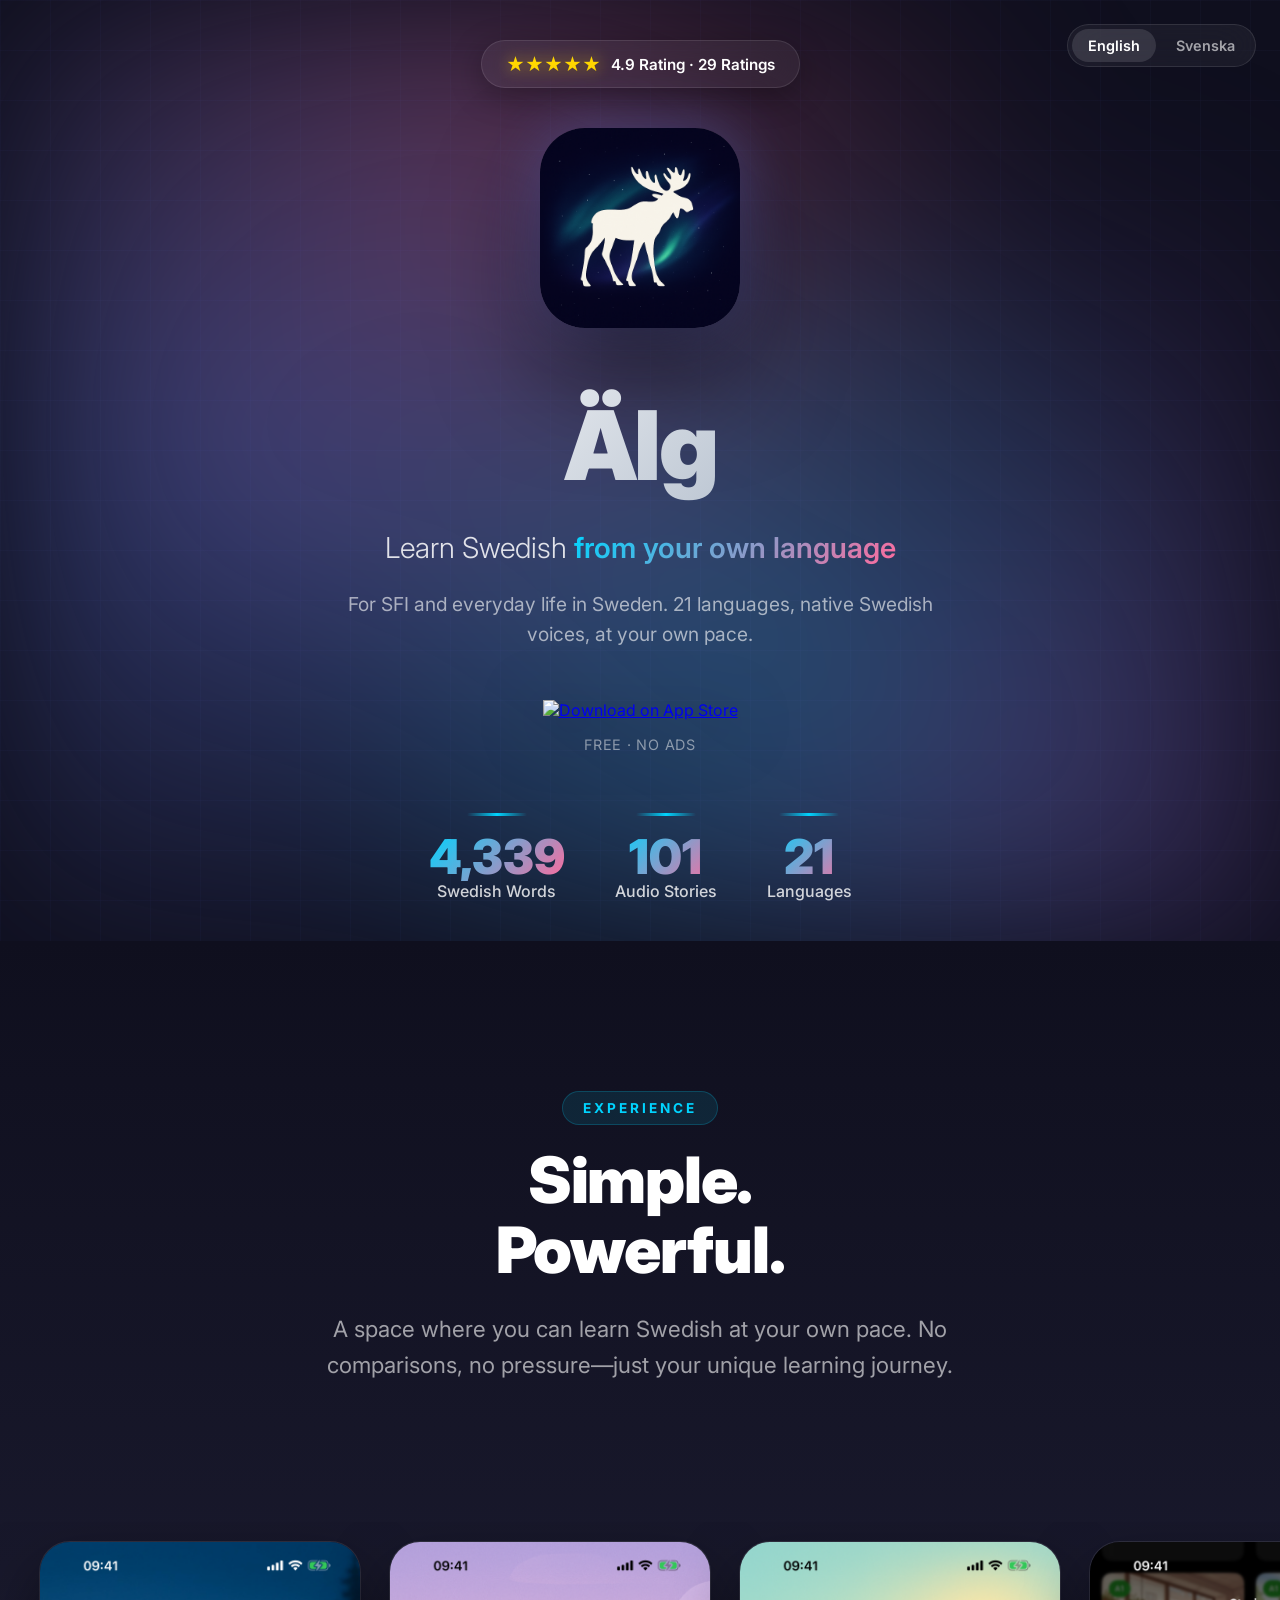
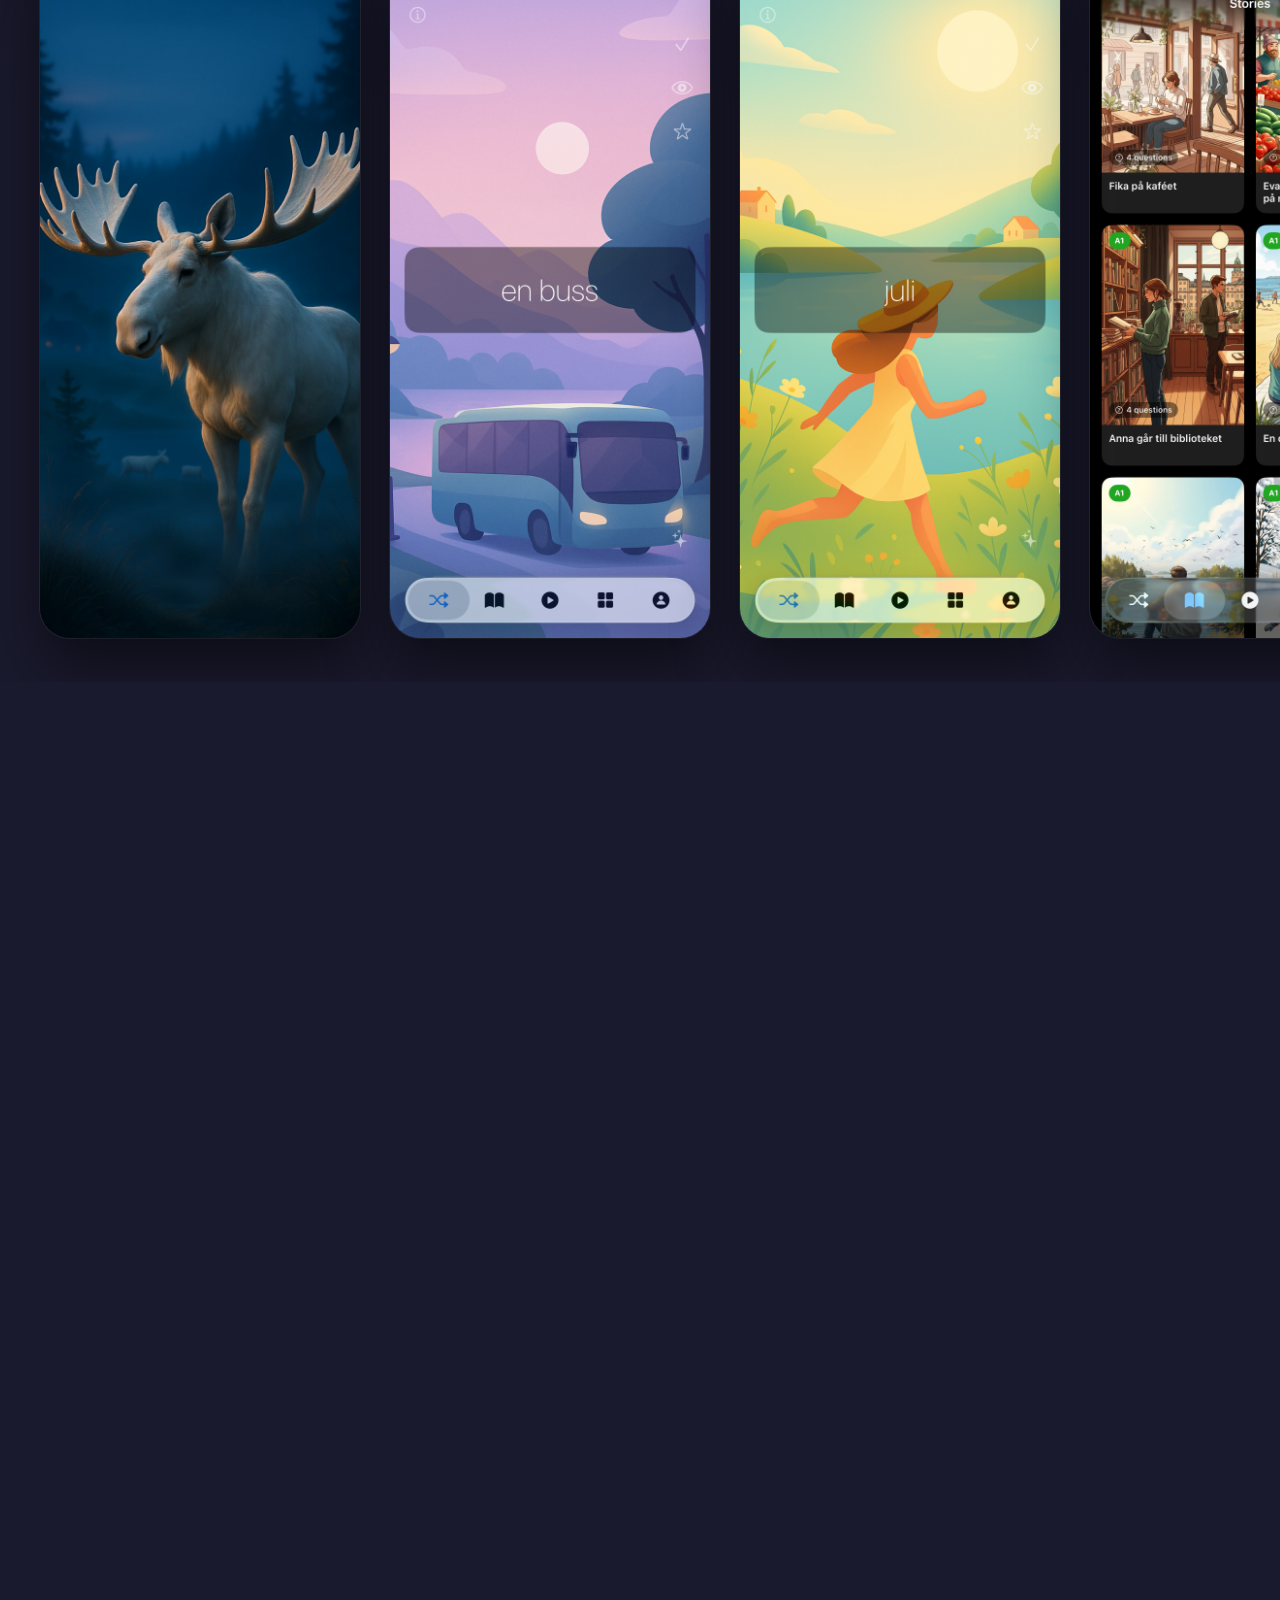
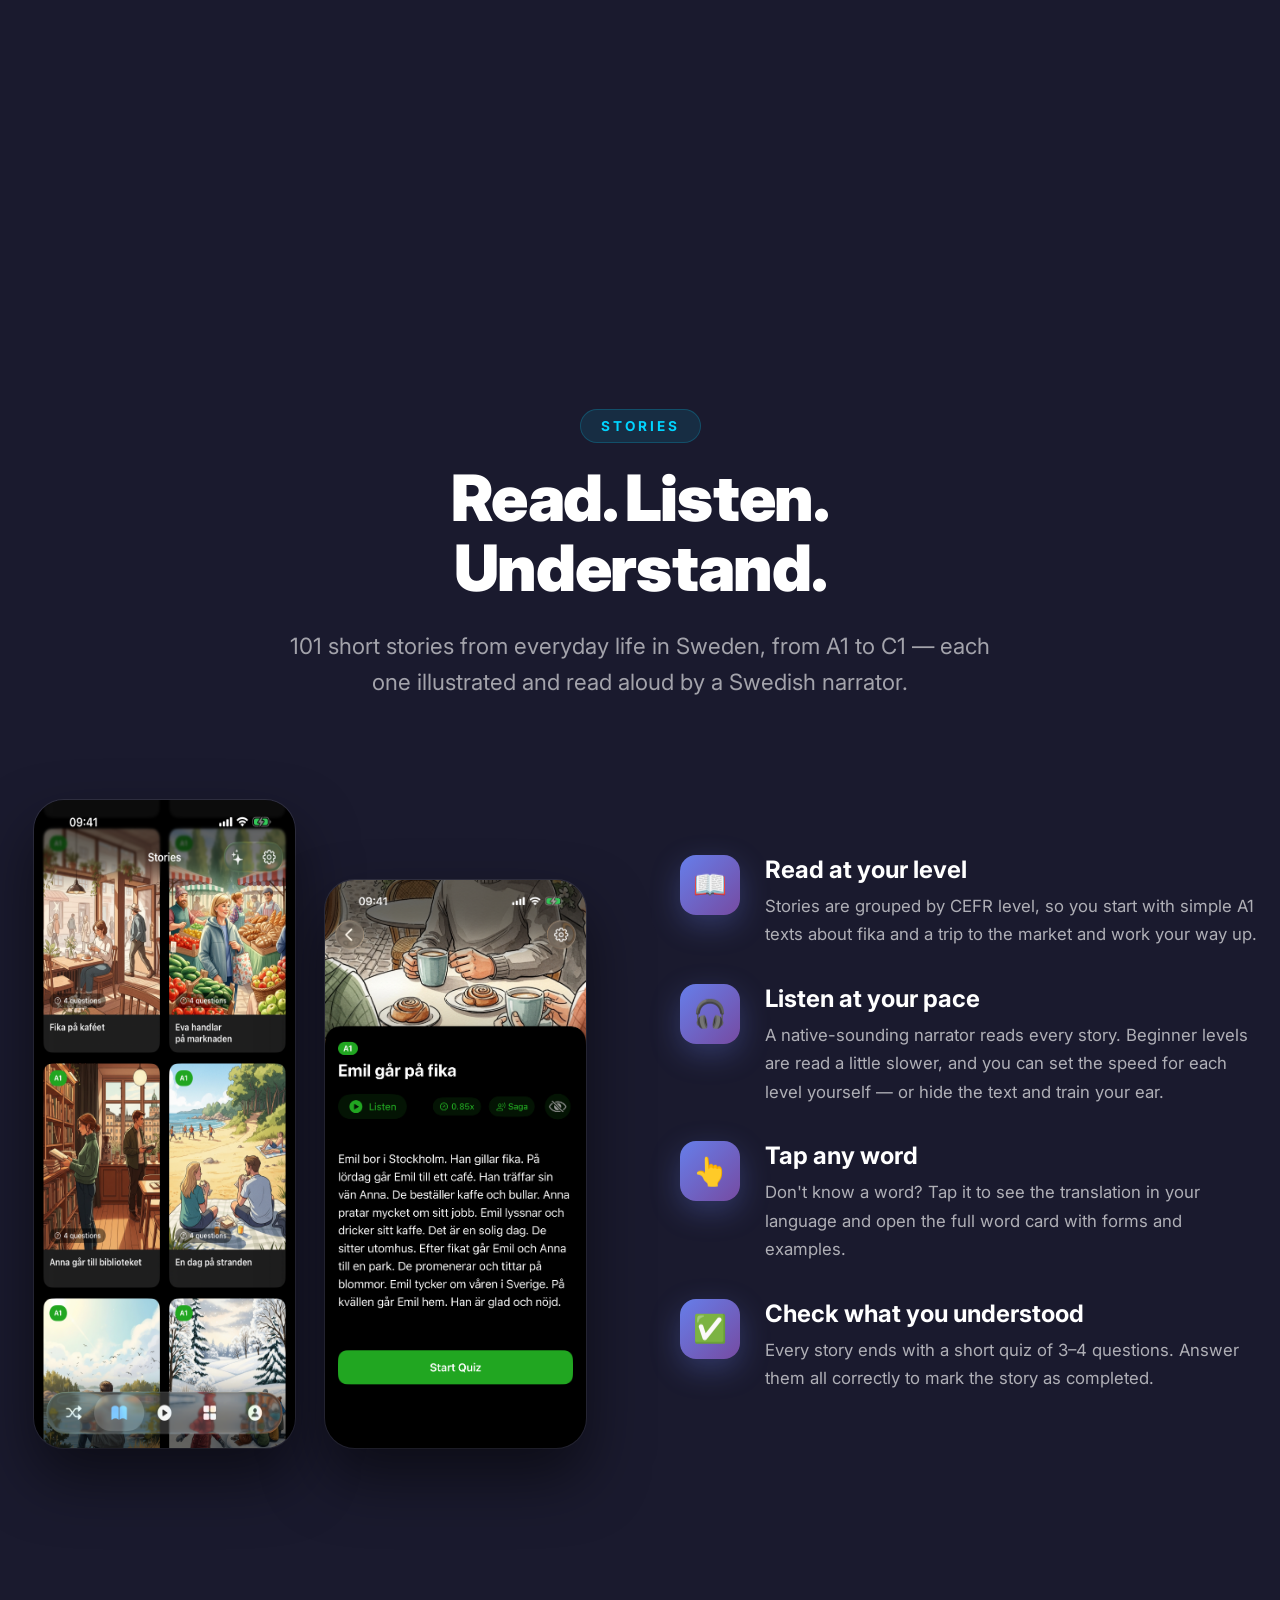
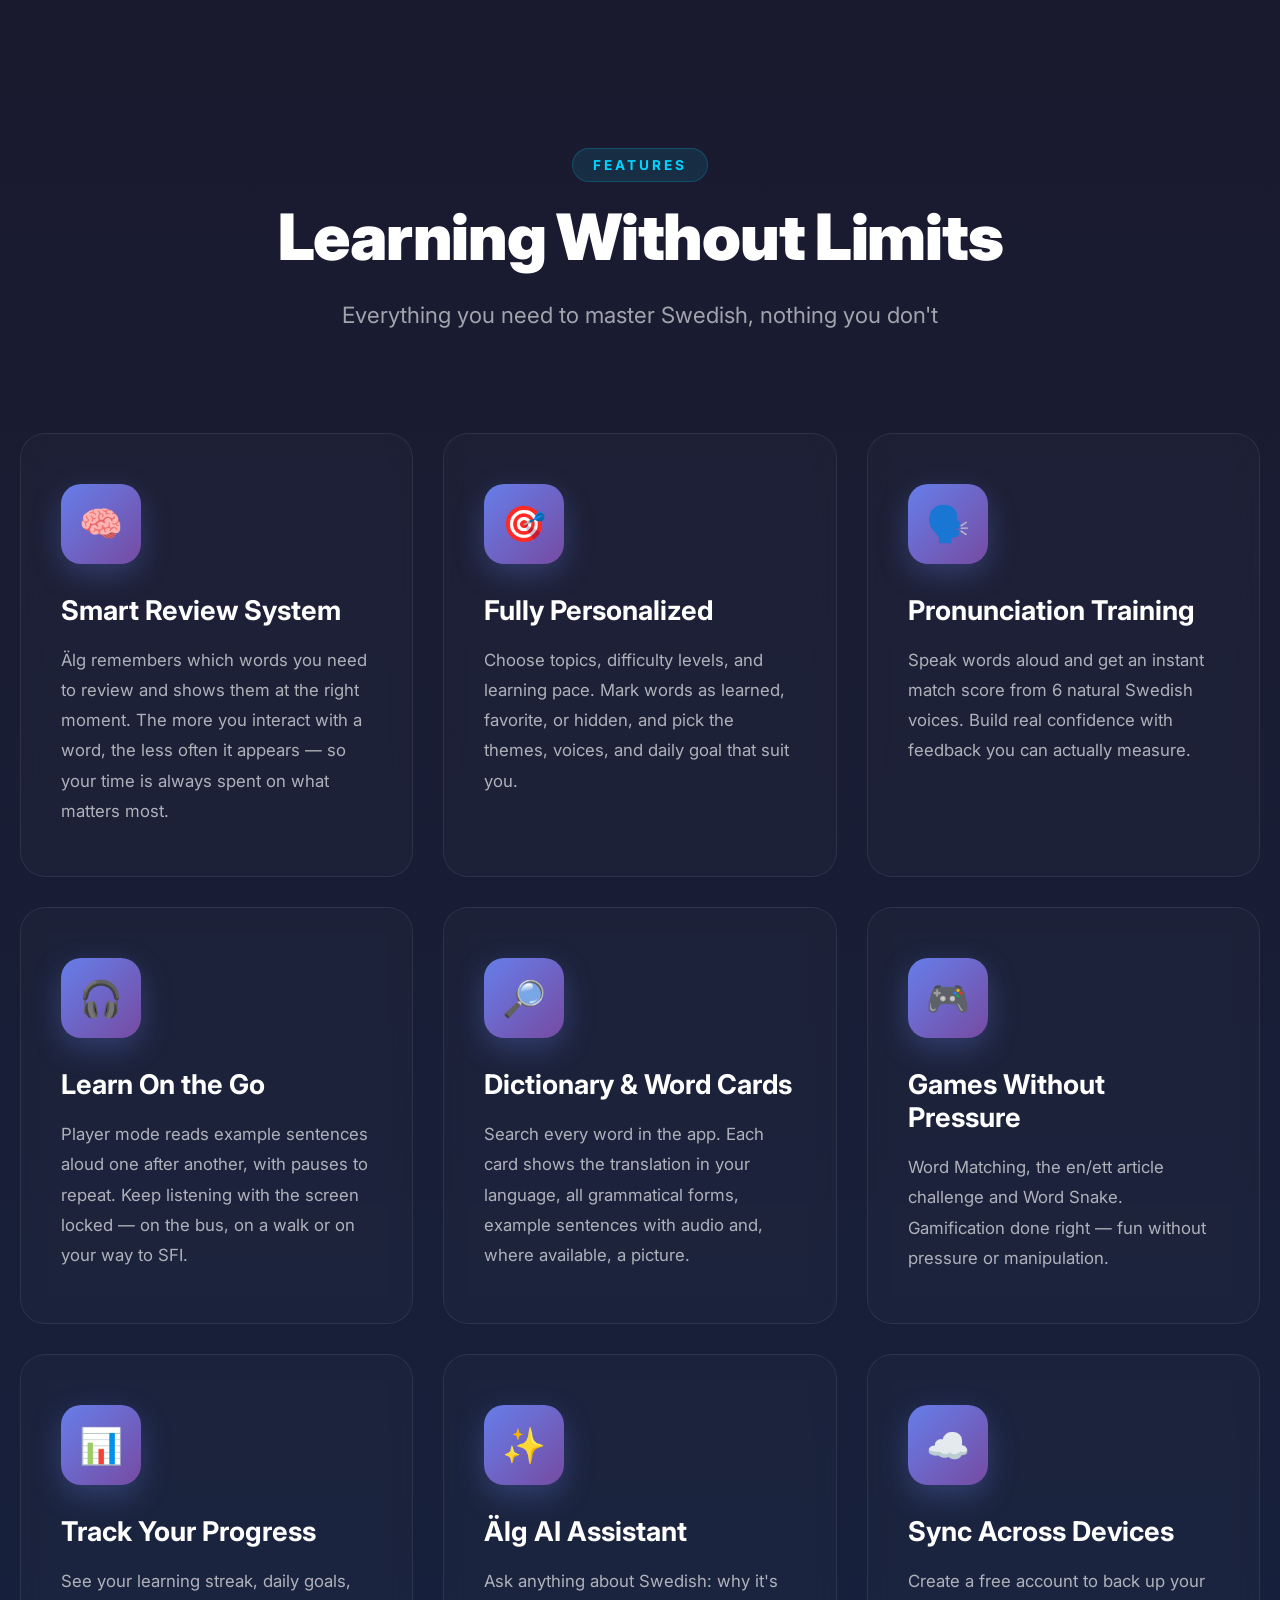
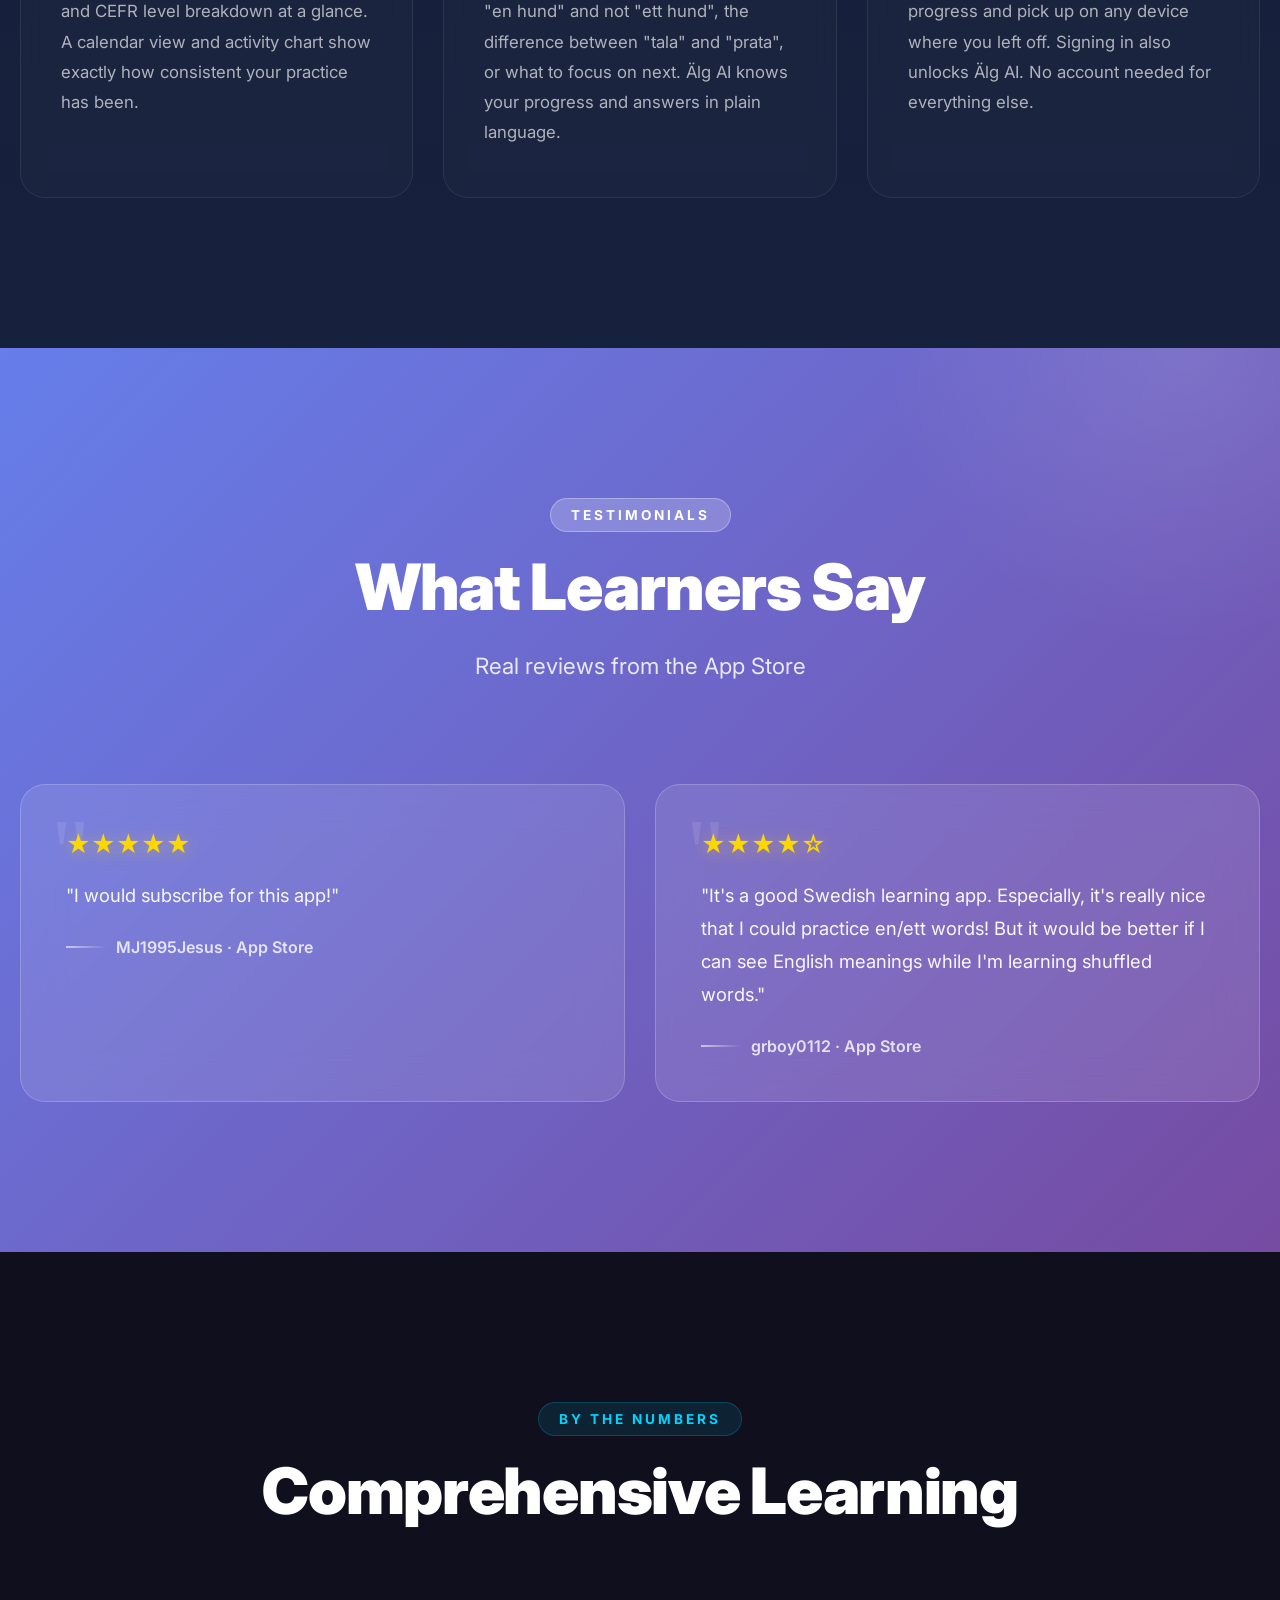
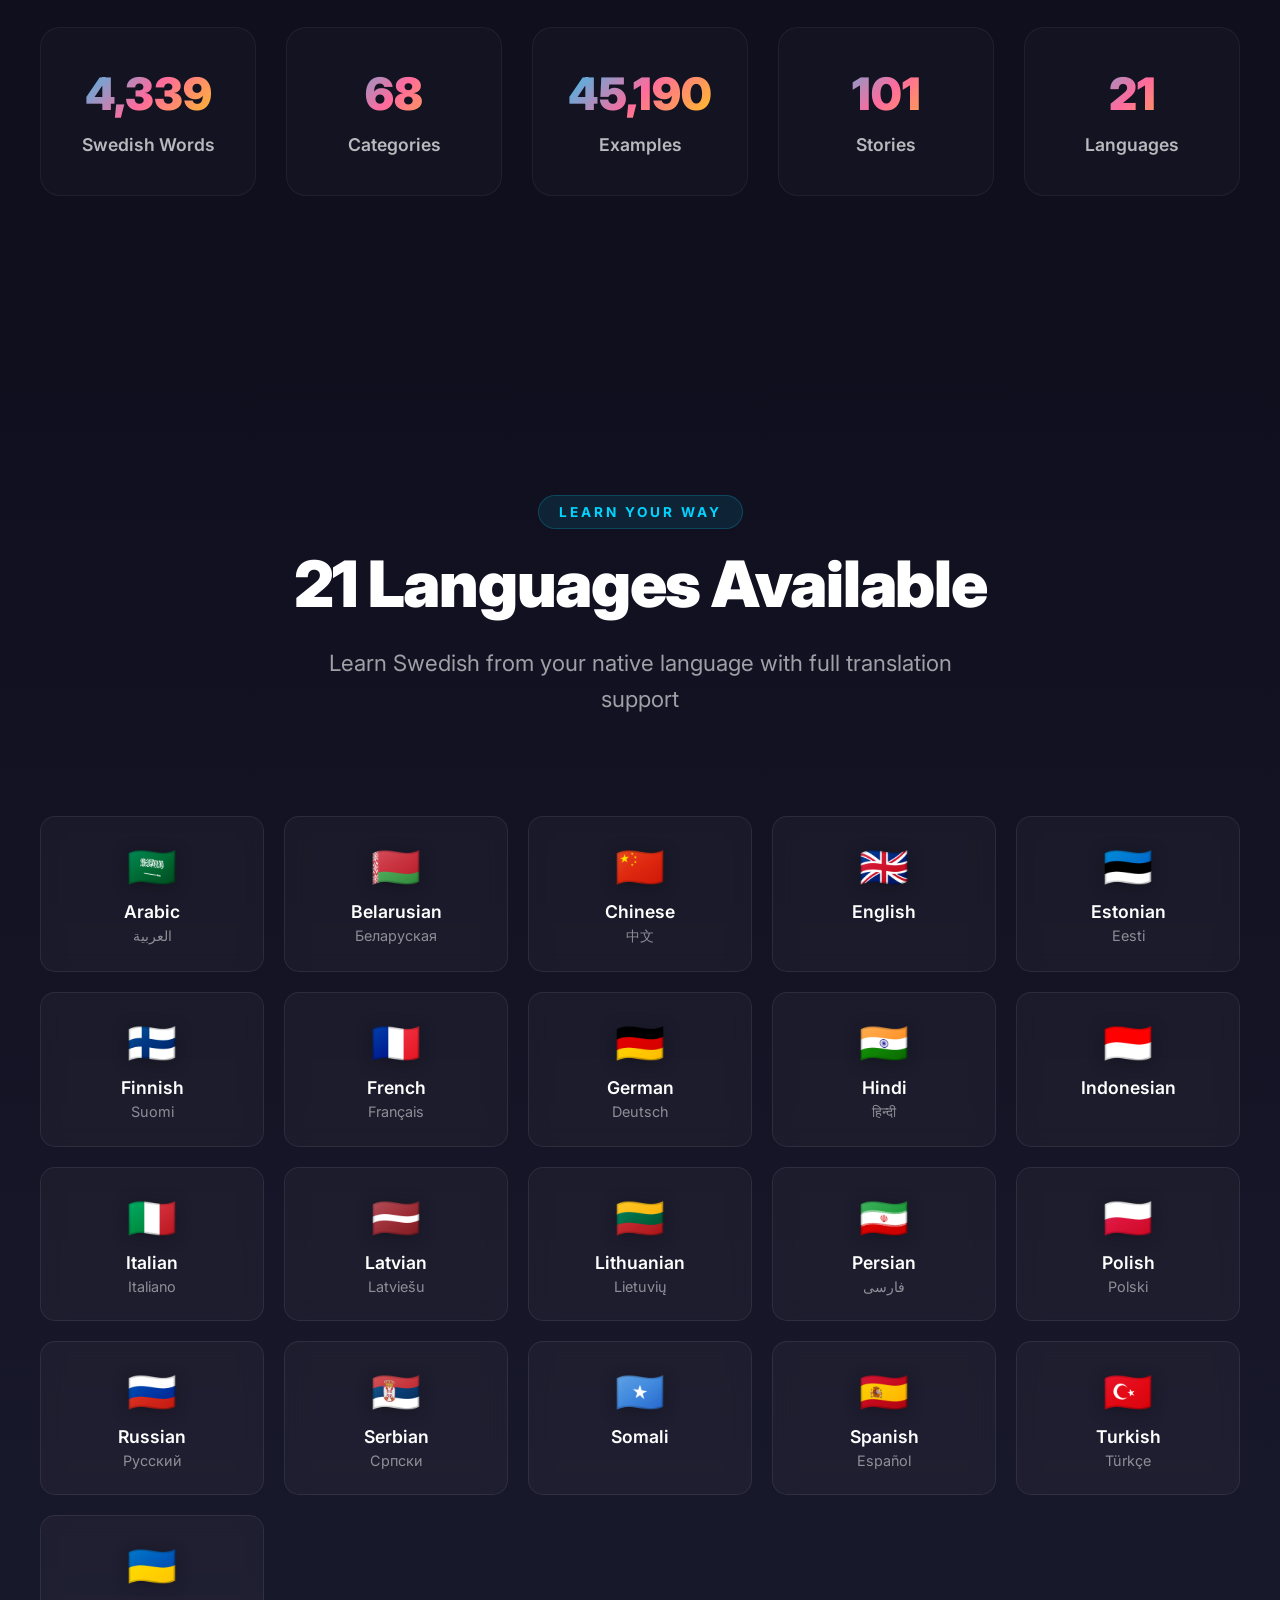
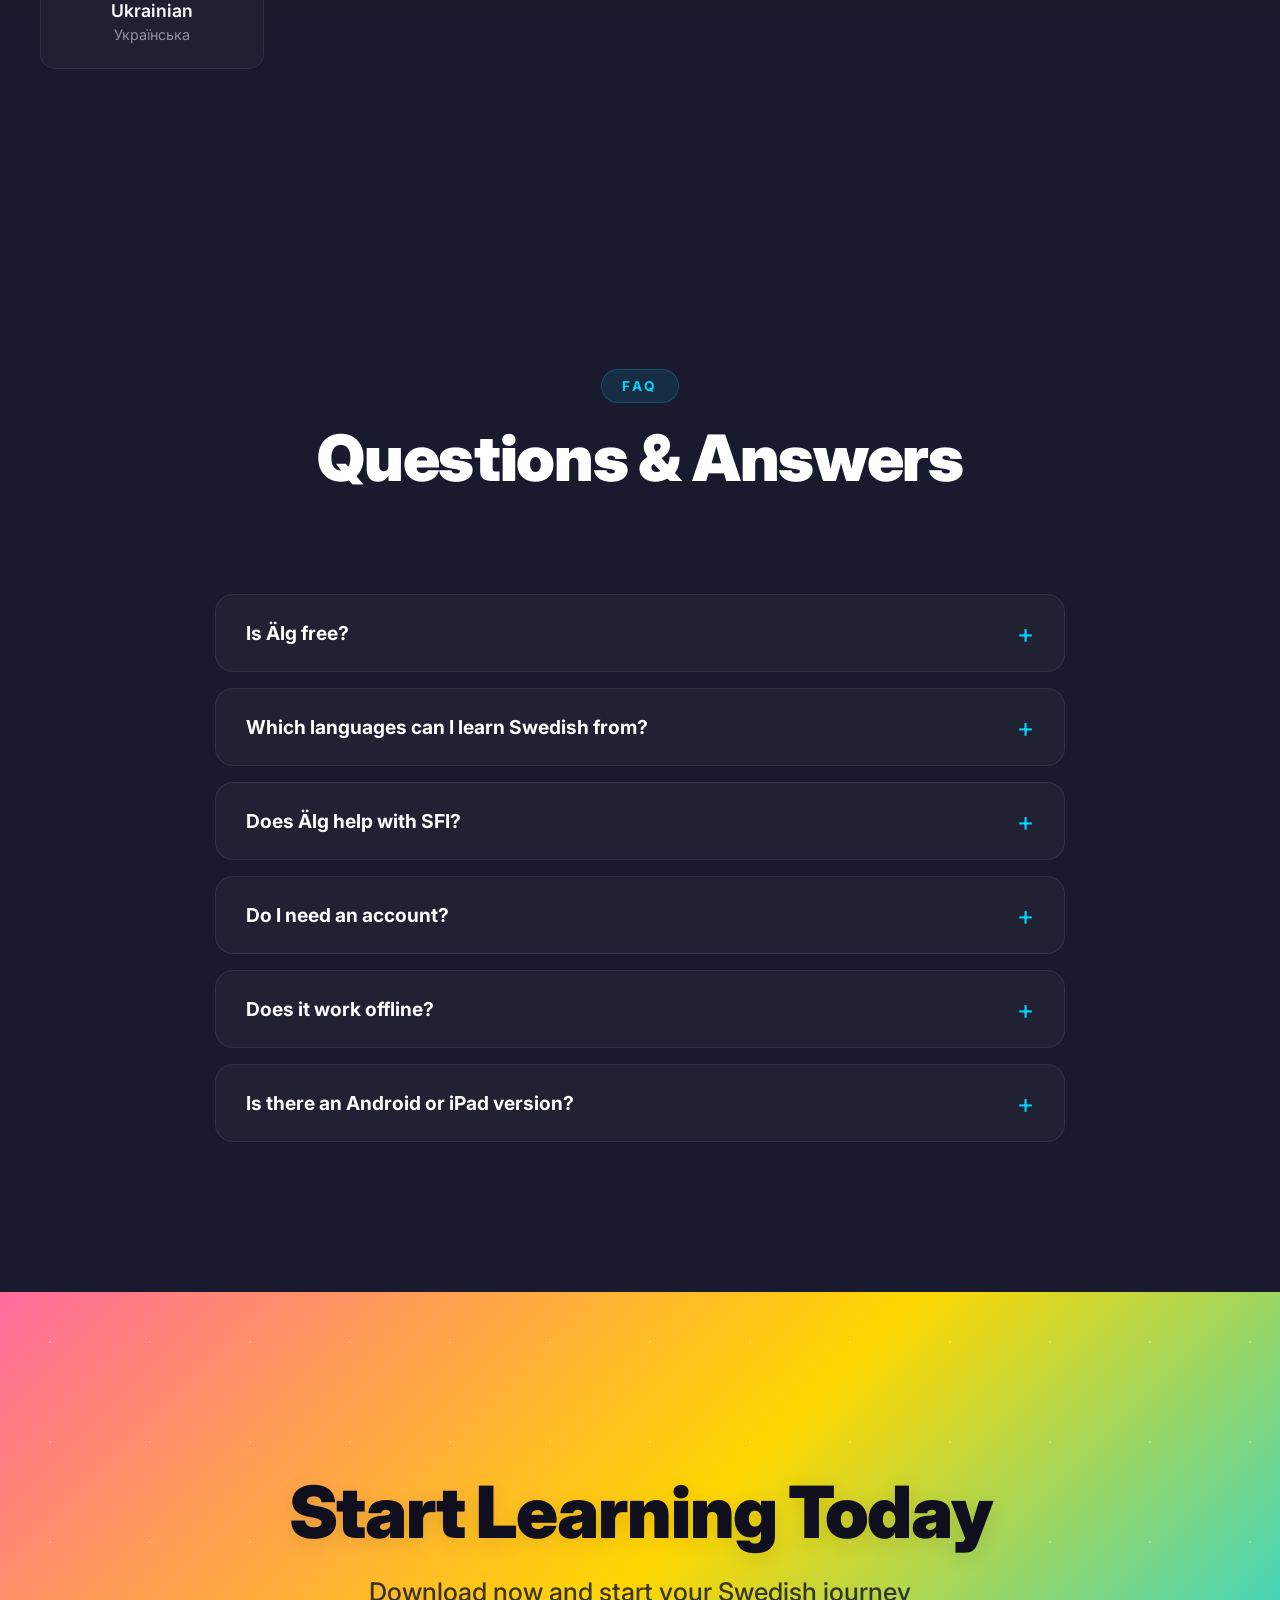
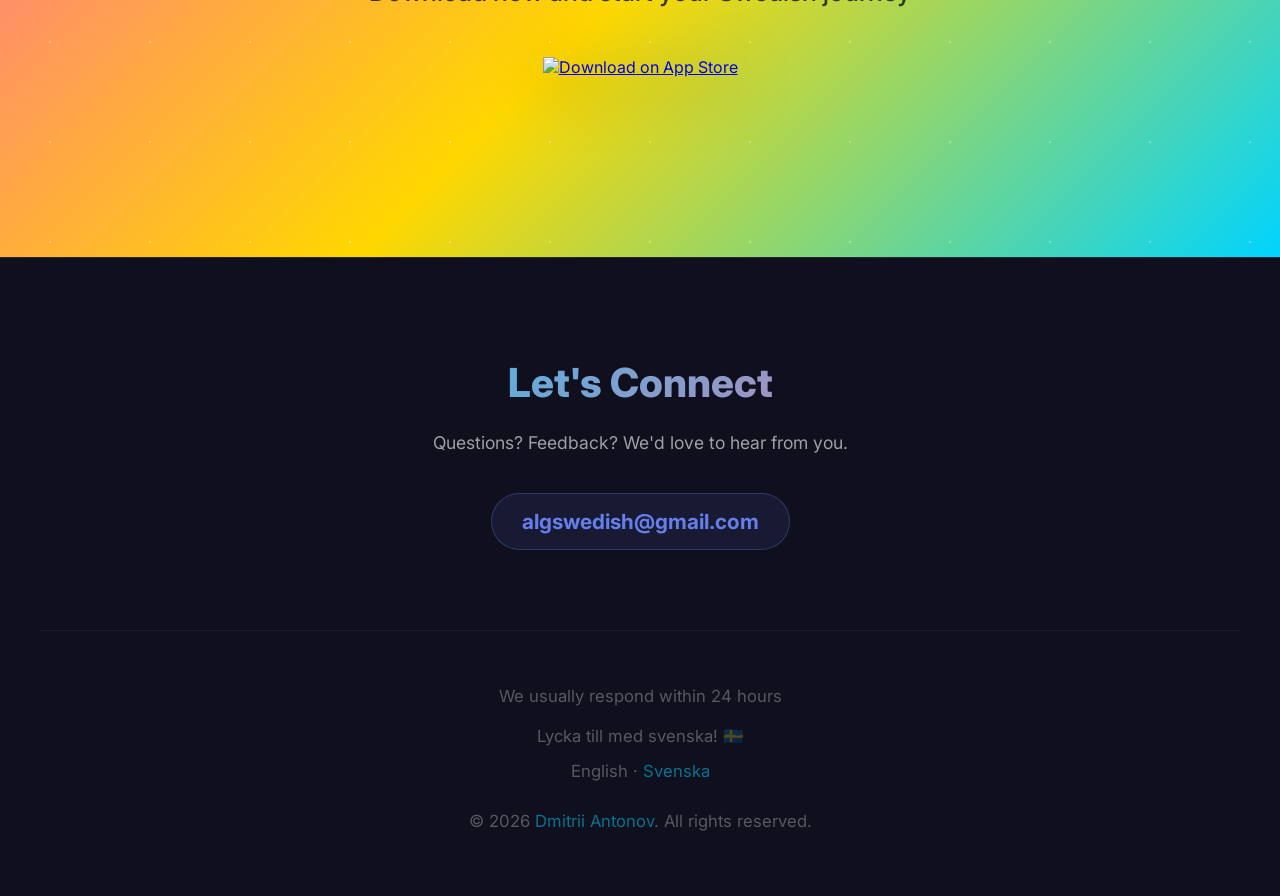
==== commit cd008969: "Point contact links to the app address instead of the personal one" ====
--- a/index.html
+++ b/index.html
@@ -594,7 +594,7 @@
             <h3>Let's Connect</h3>
             <p>Questions? Feedback? We'd love to hear from you.</p>
             <div class="footer-links">
-                <a href="mailto:antonov.sverige@gmail.com">antonov.sverige@gmail.com</a>
+                <a href="mailto:algswedish@gmail.com">algswedish@gmail.com</a>
             </div>
             <div class="footer-bottom">
                 <p>We usually respond within 24 hours</p>
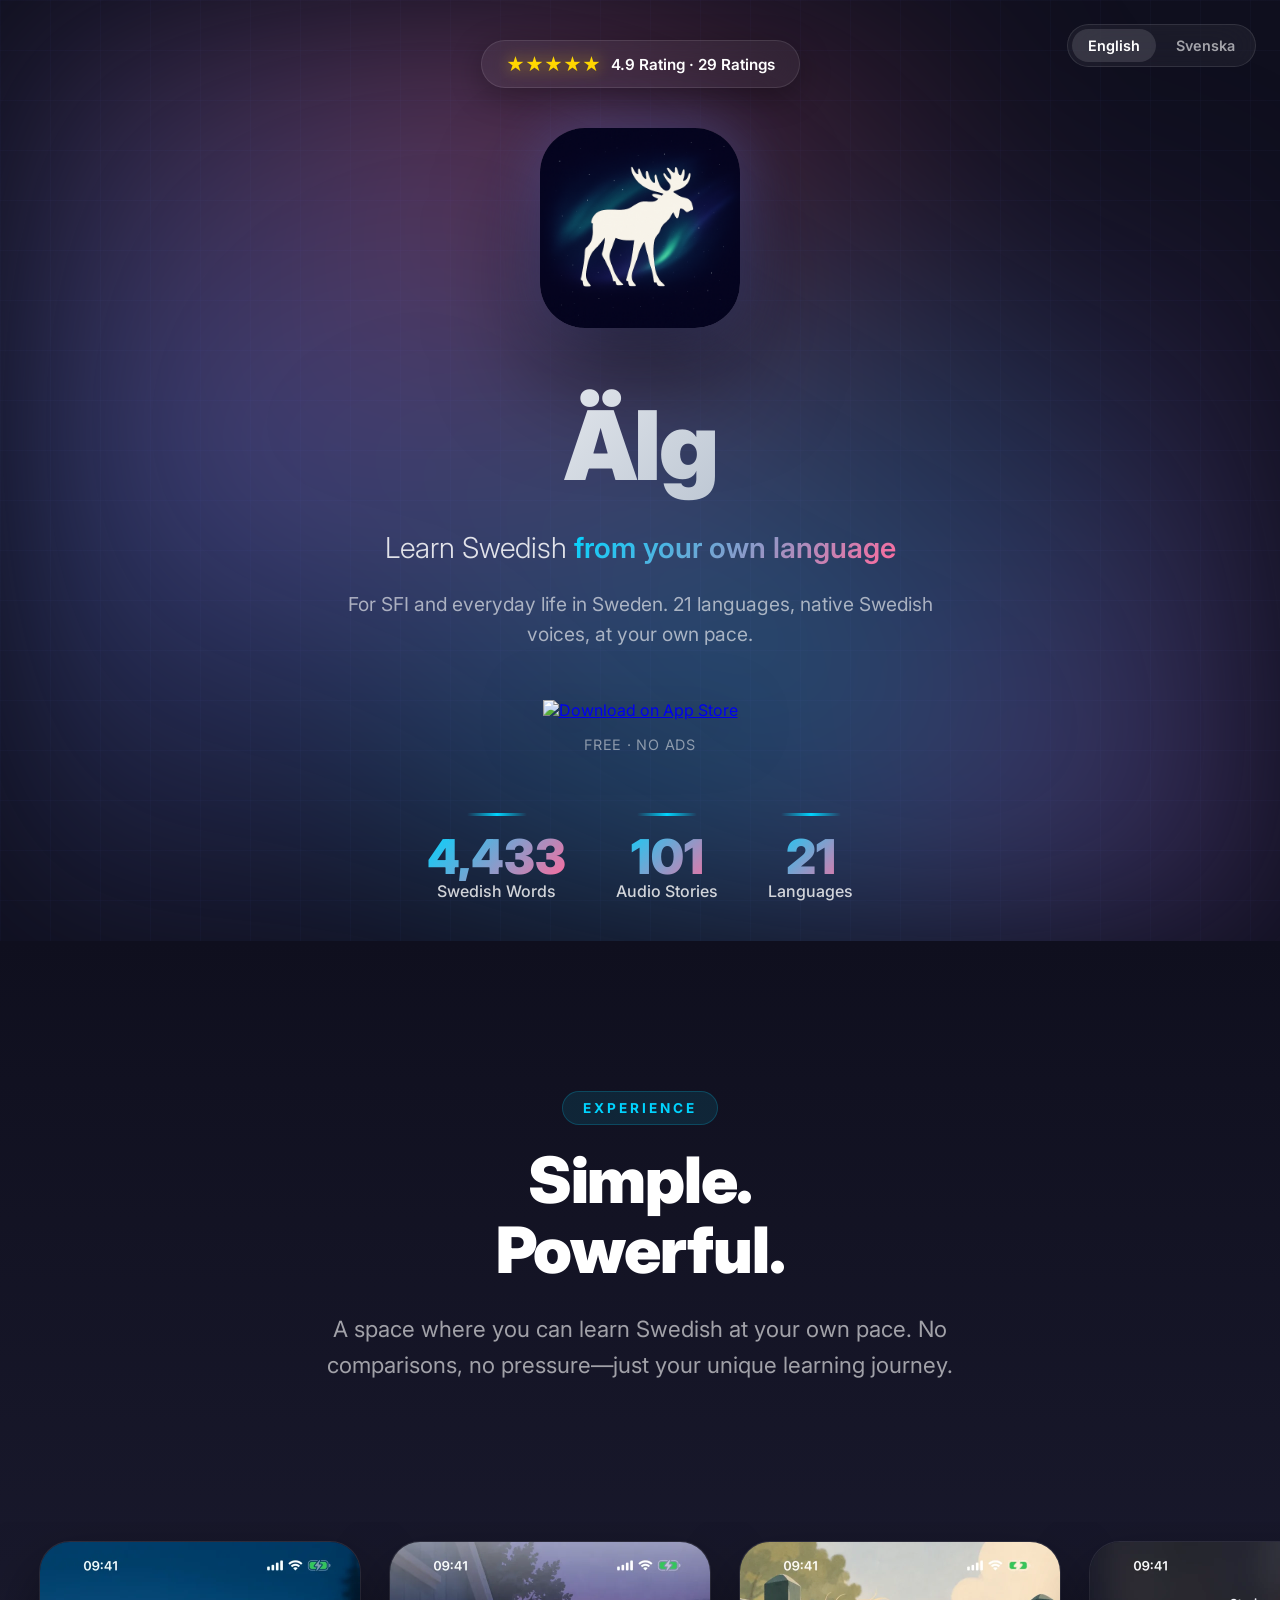
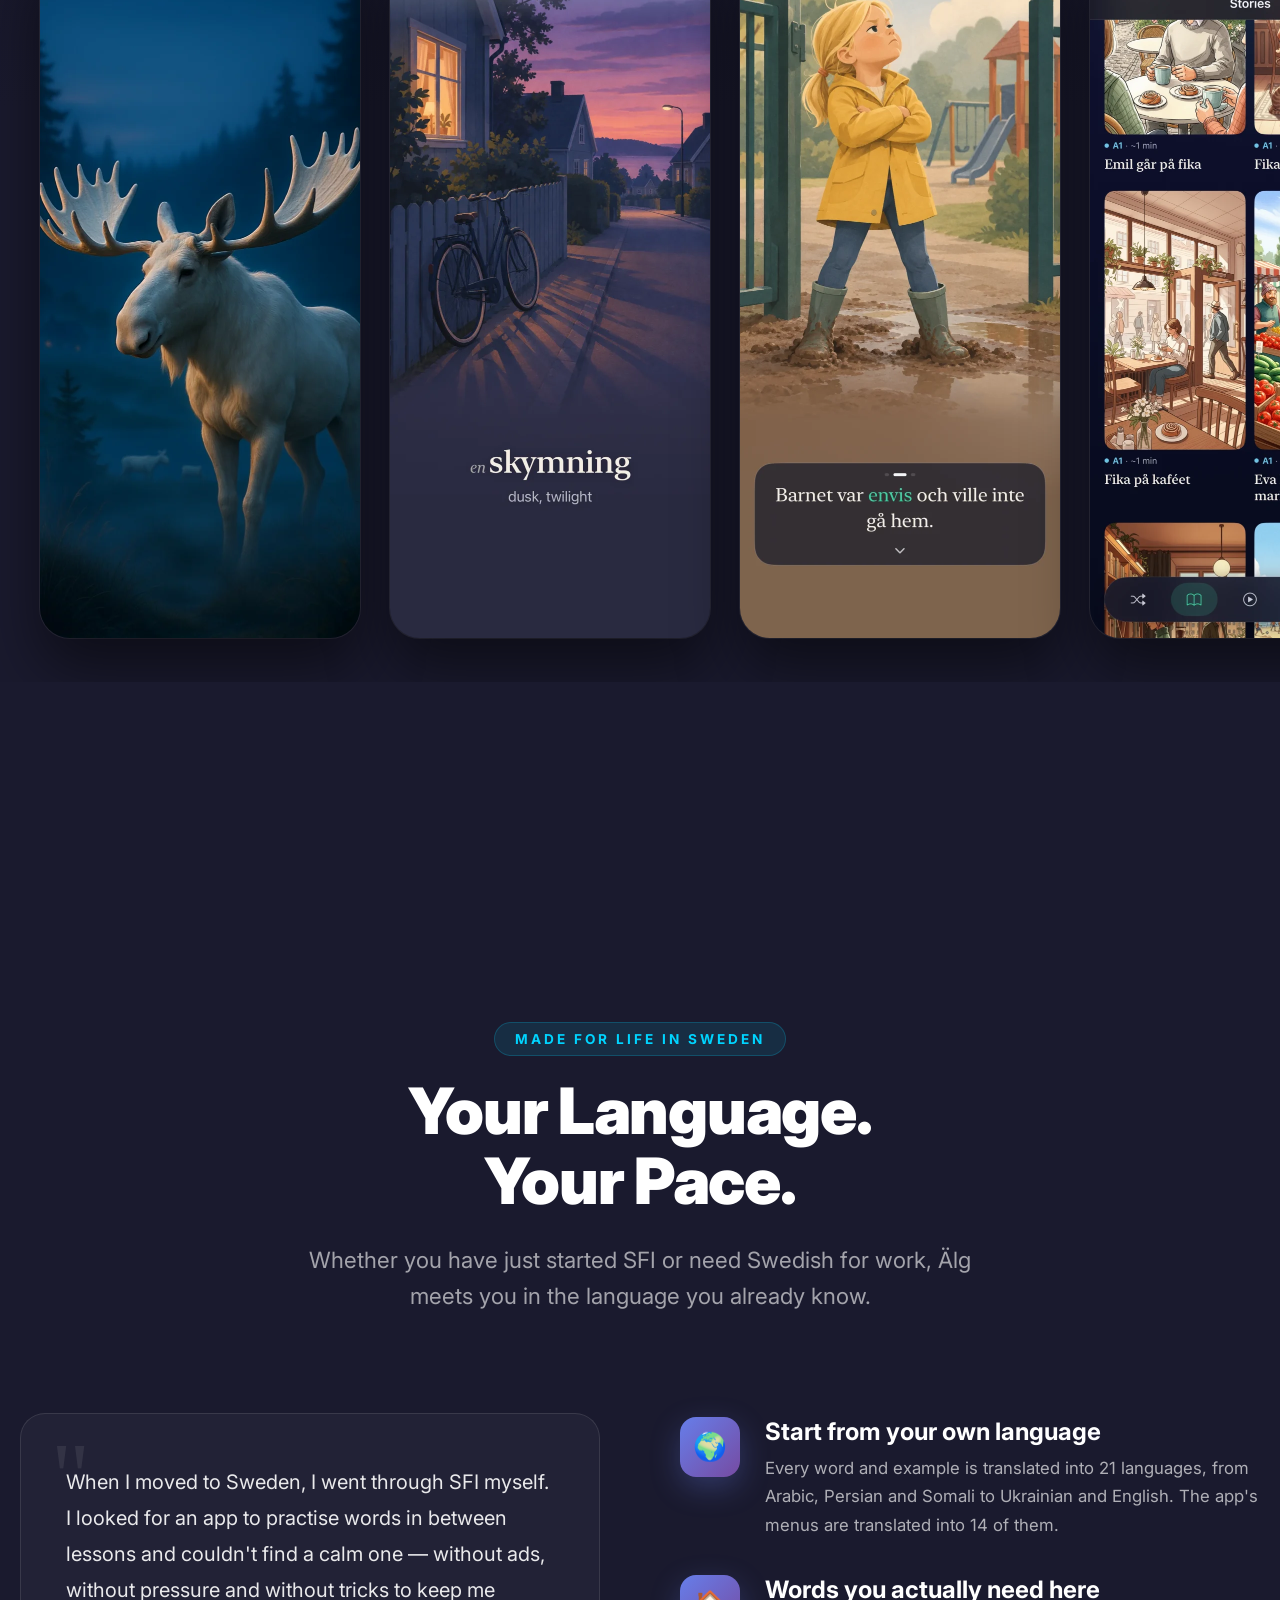
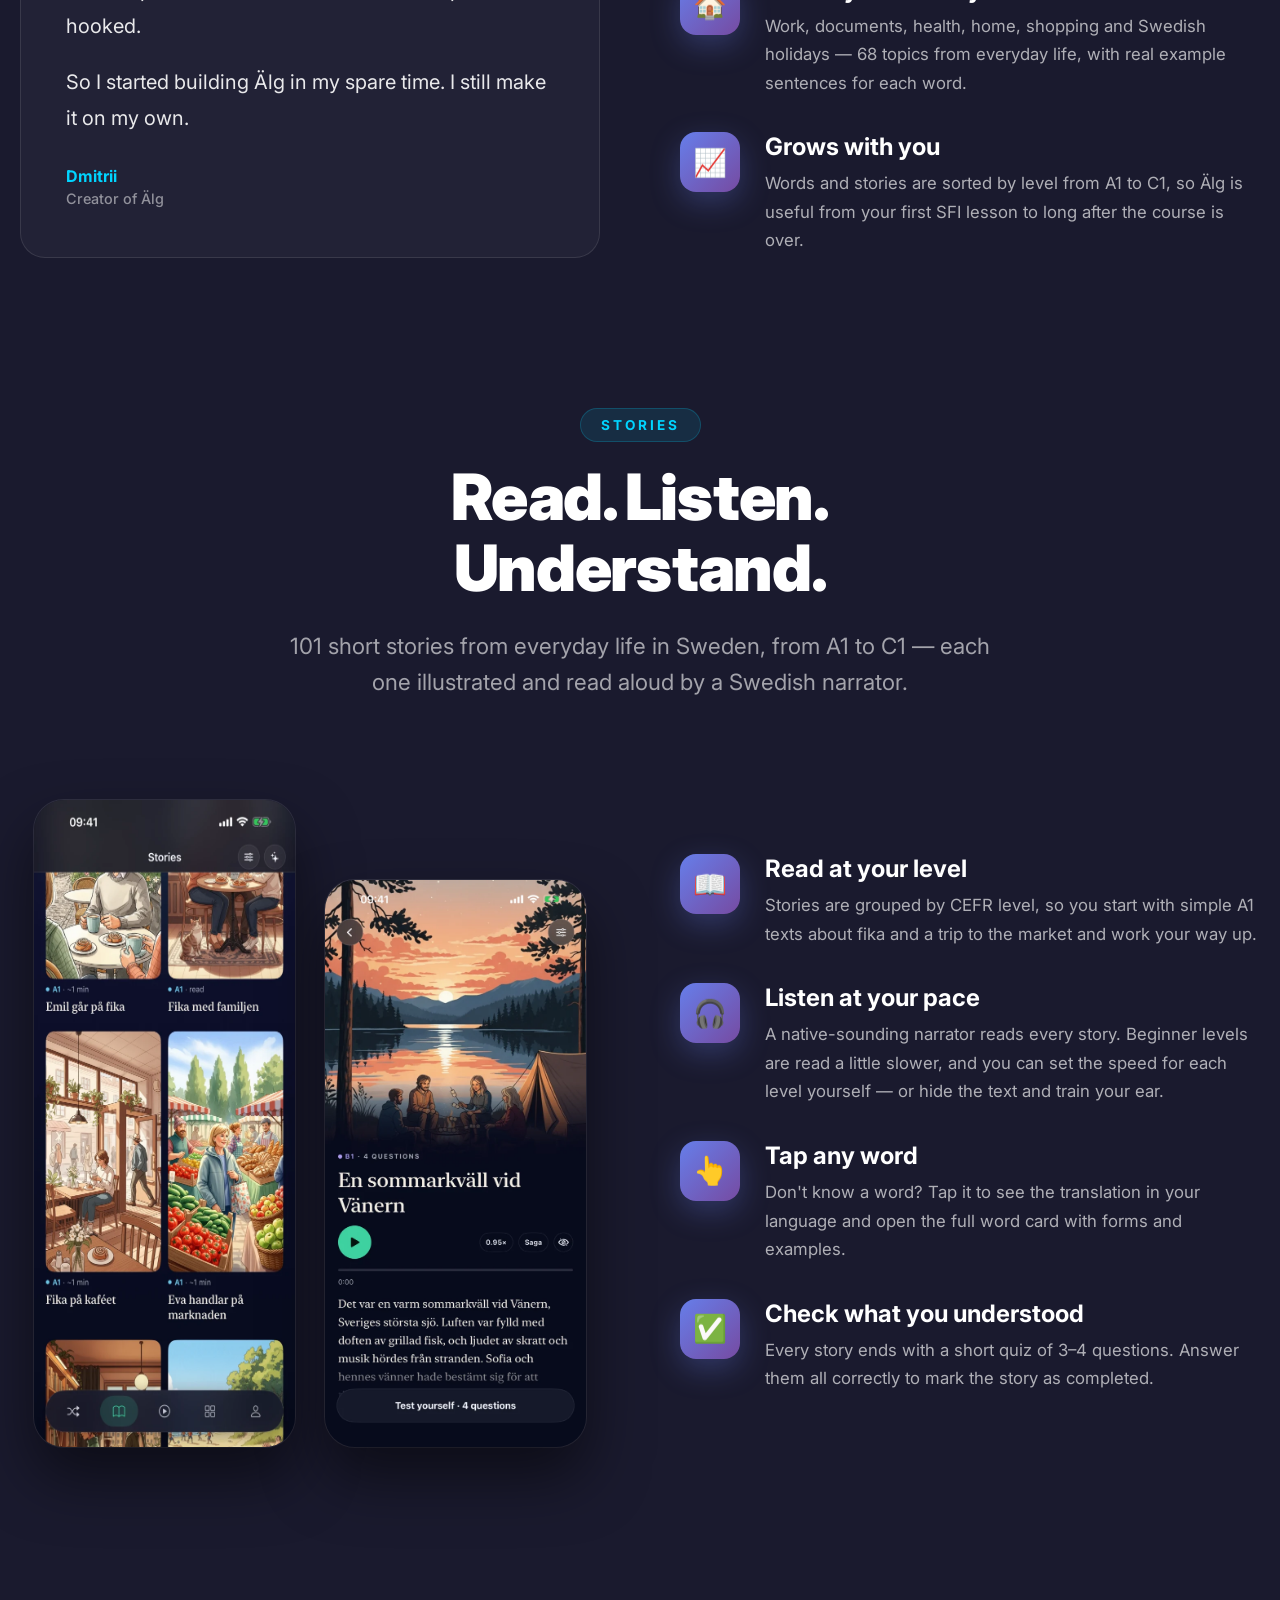
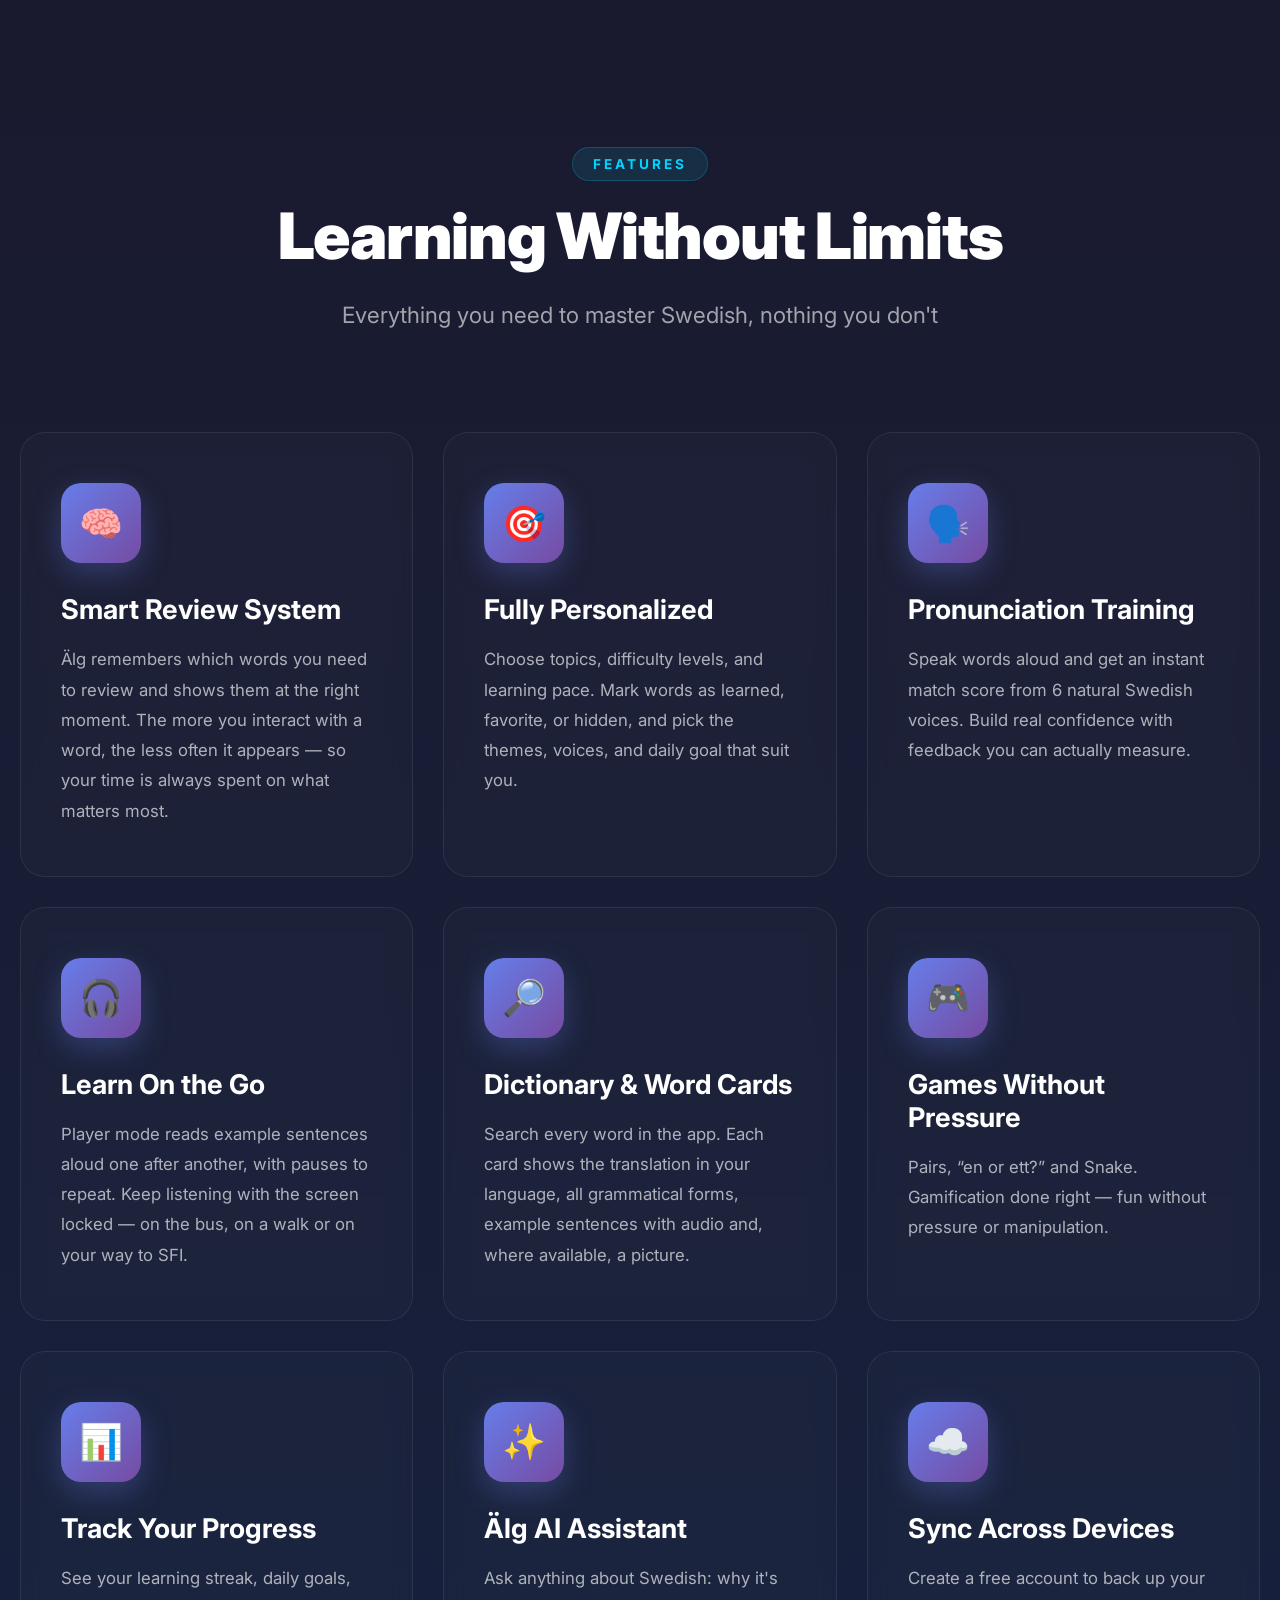
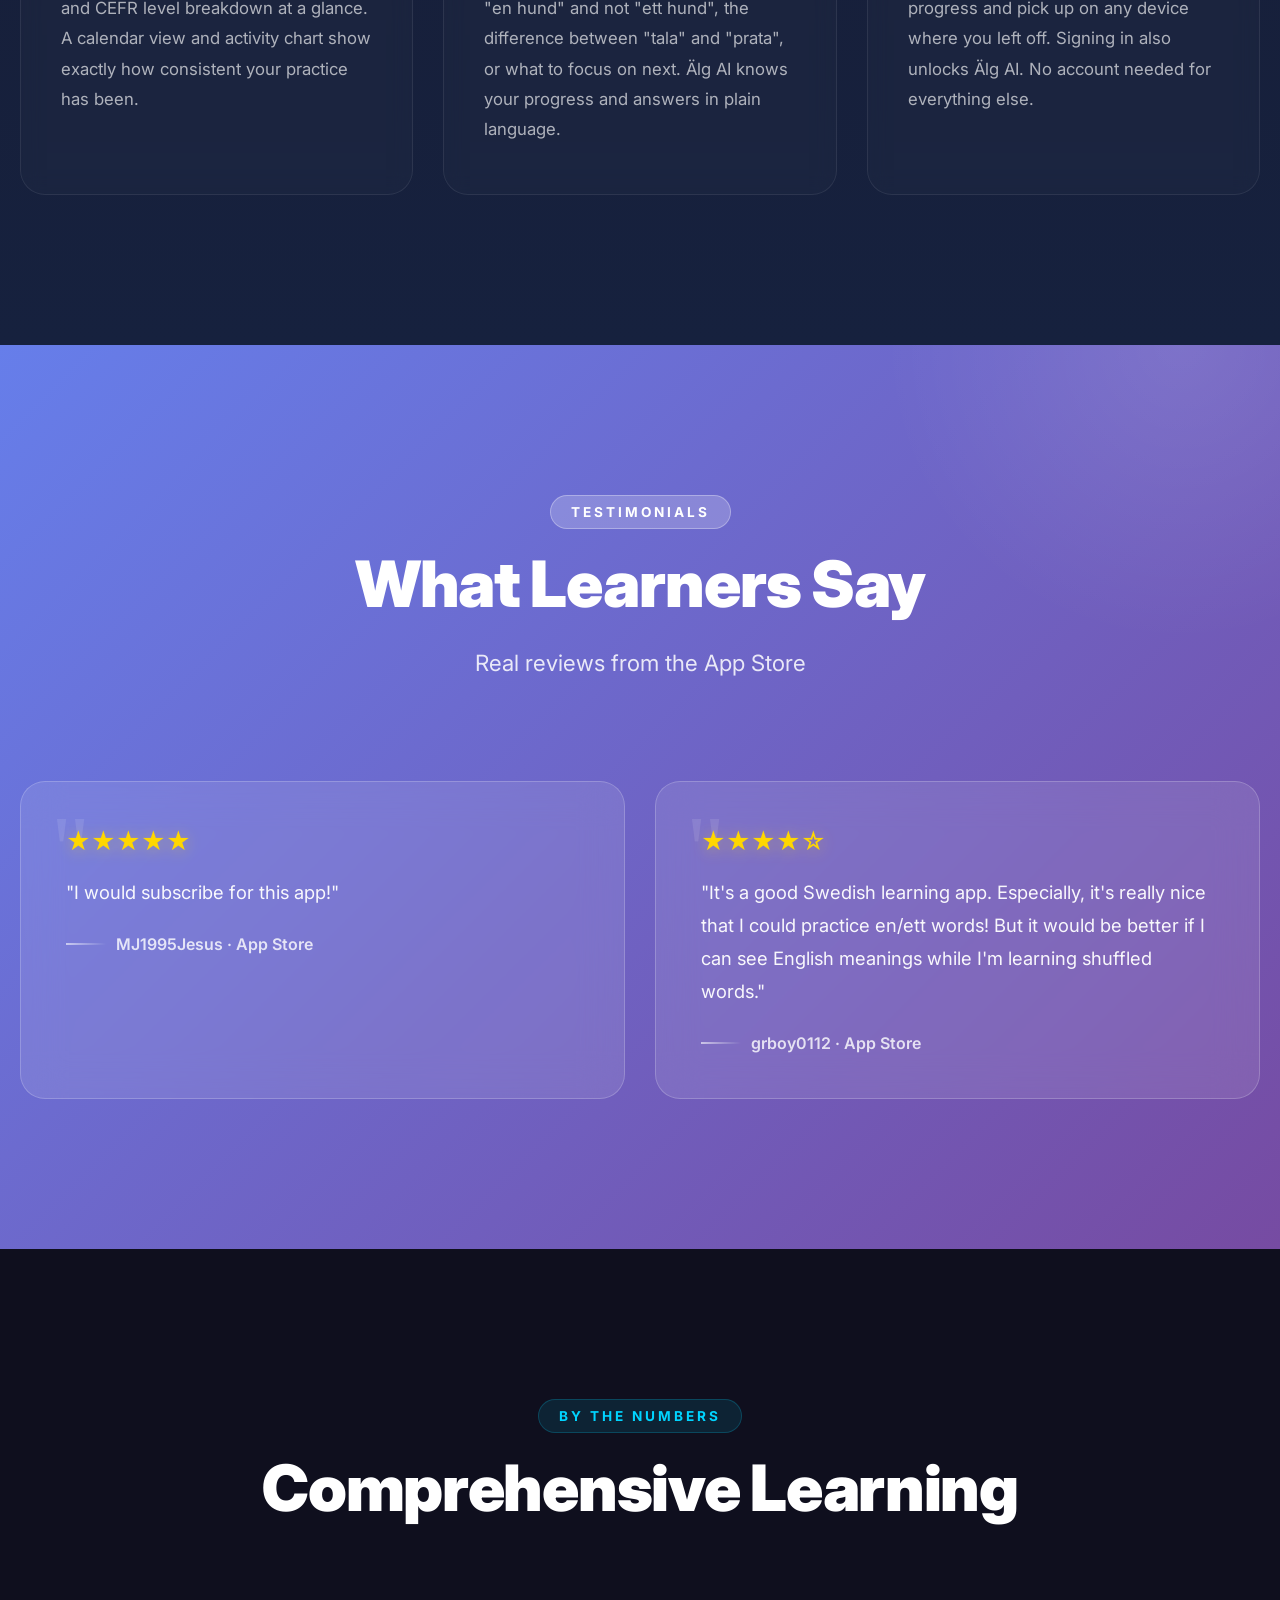
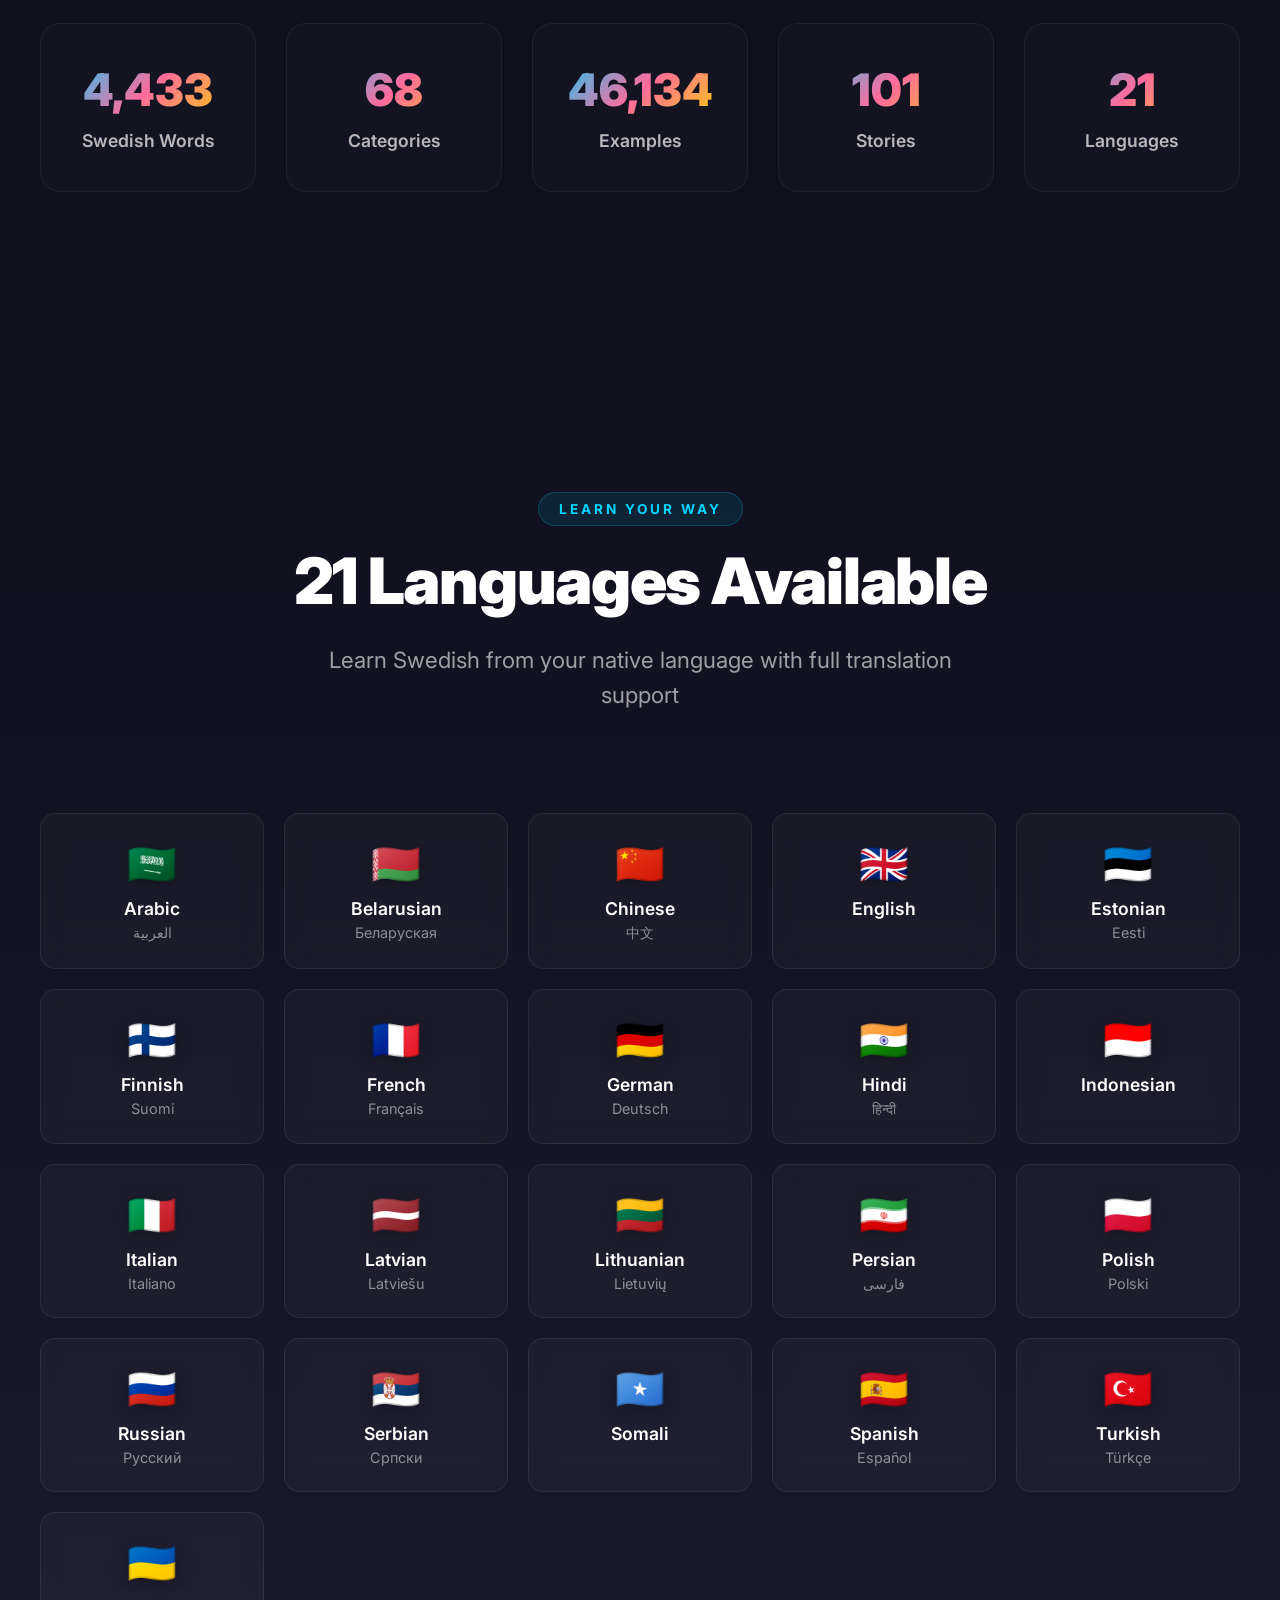
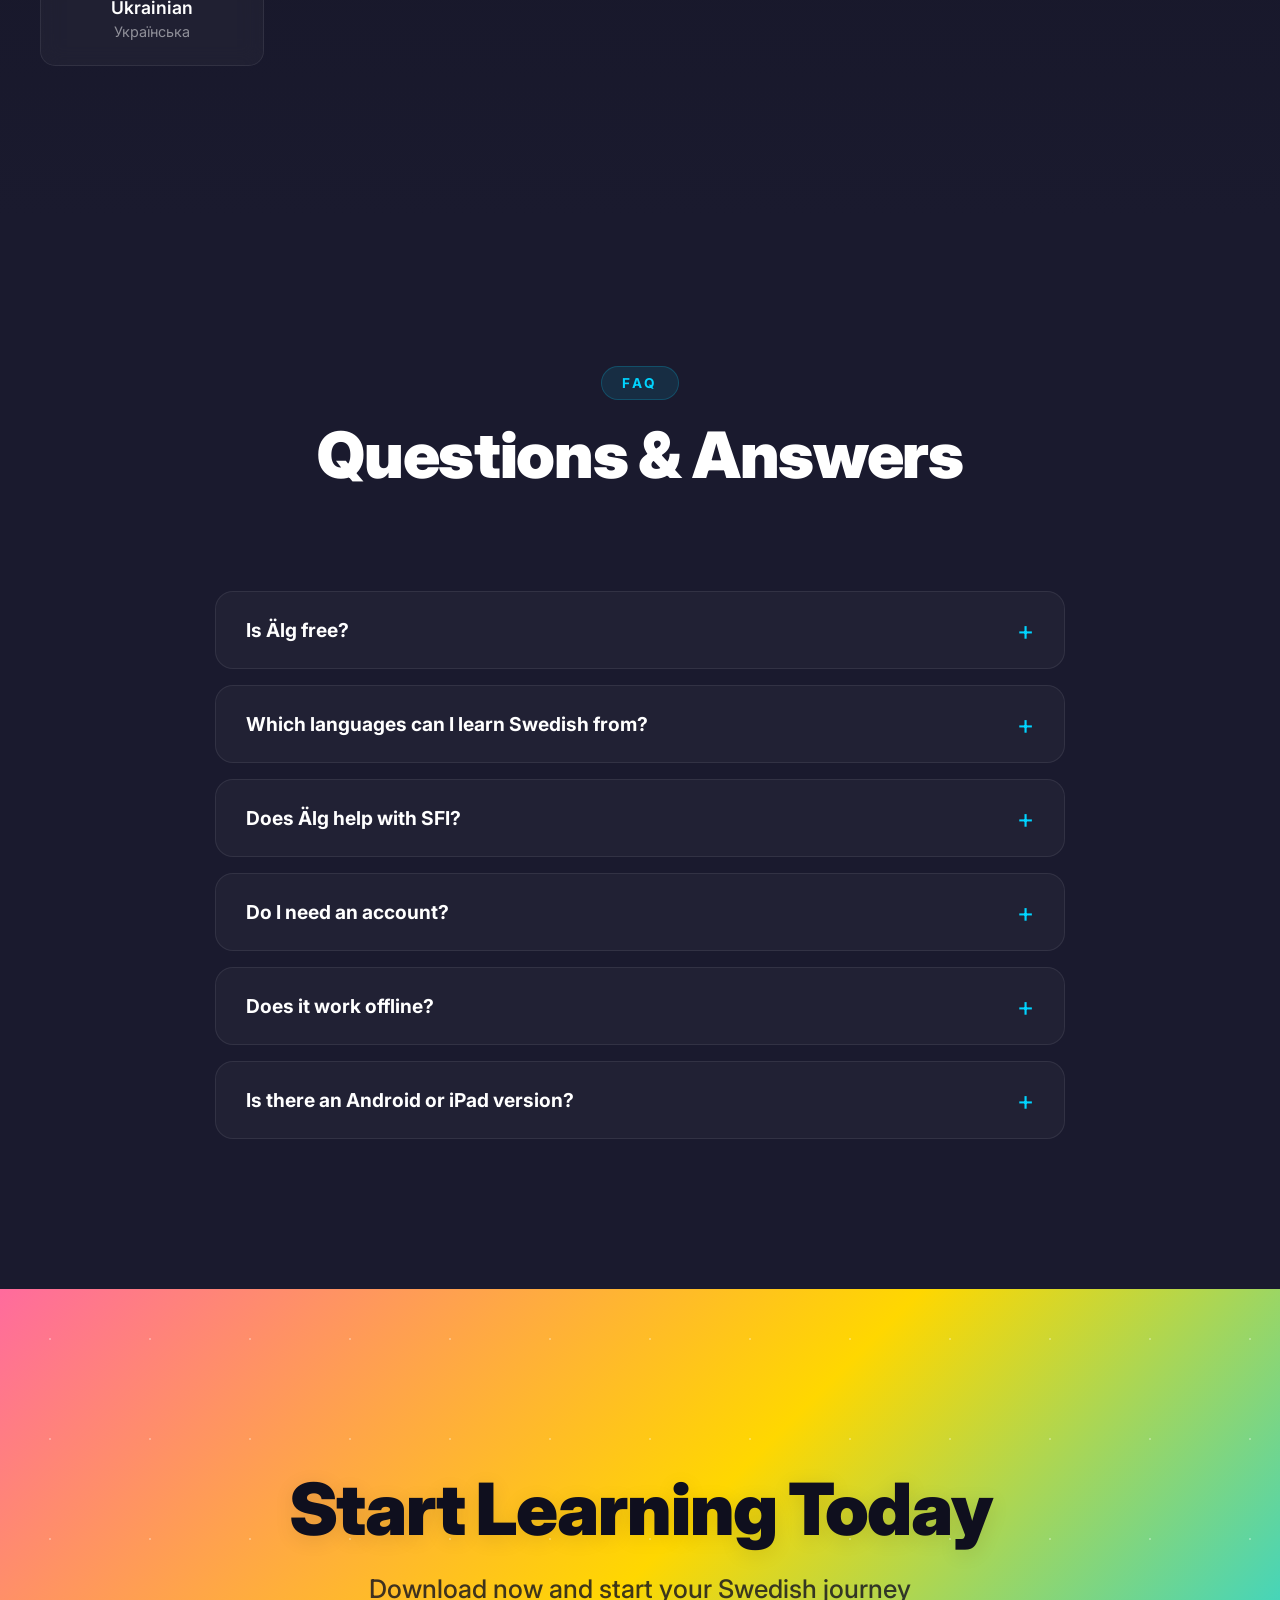
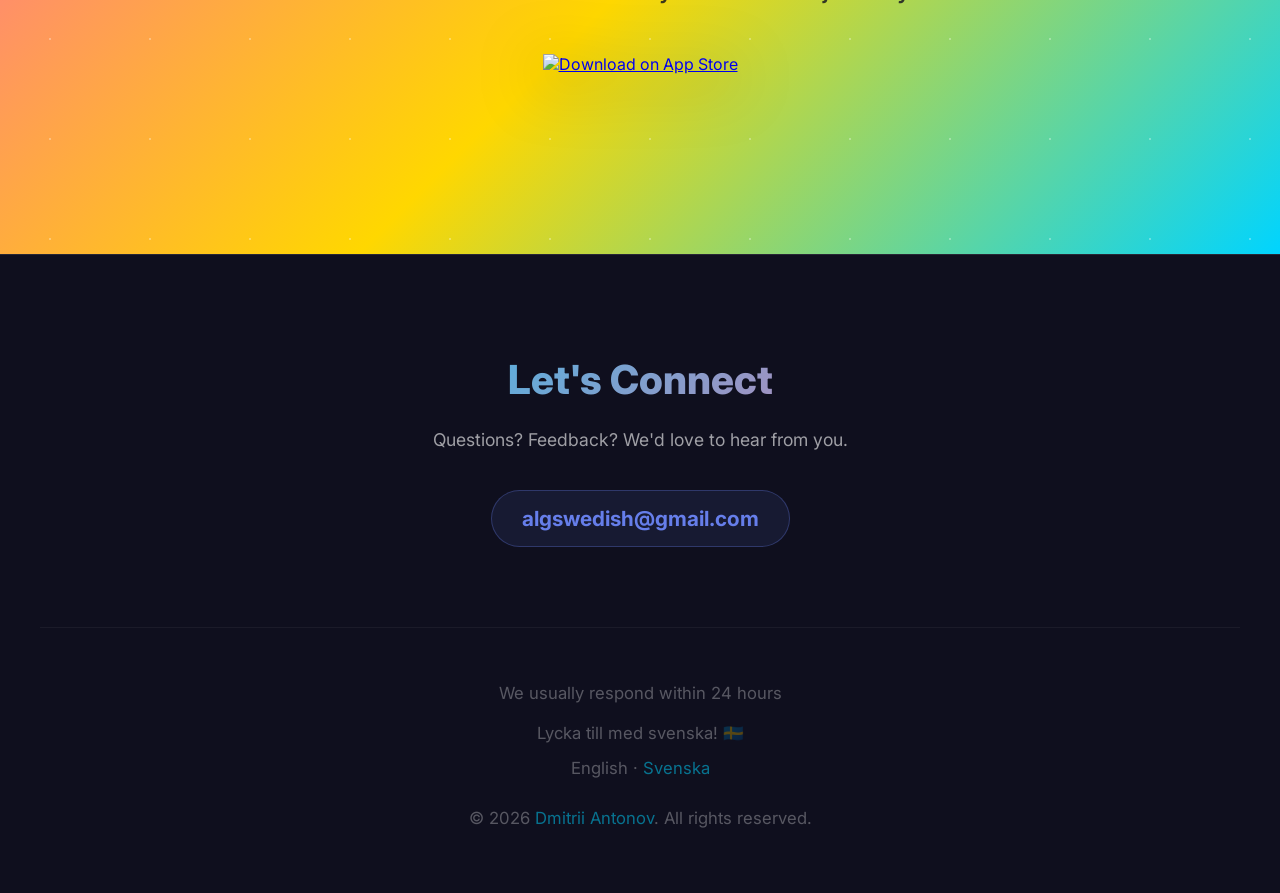
==== commit 00933585: "Show the redesigned app on the website Replace the old screenshots with the current design as 640 px" ====
--- a/index.html
+++ b/index.html
@@ -137,7 +137,7 @@
 
             <div class="hero-stats">
                 <div class="hero-stat">
-                    <span class="hero-stat-number">4,339</span>
+                    <span class="hero-stat-number">4,433</span>
                     <span class="hero-stat-label">Swedish Words</span>
                 </div>
                 <div class="hero-stat">
@@ -164,43 +164,46 @@
             <div class="screenshots-gallery reveal">
                 <div class="gallery-track">
                     <div class="gallery-item">
-                        <img src="images/01_splash_moose.png" alt="Splash Screen">
-                    </div>
-                    <div class="gallery-item">
-                        <img src="images/02_word_bus.png" alt="Word Card with Image">
-                    </div>
-                    <div class="gallery-item">
-                        <img src="images/03_word_juli.png" alt="Word Card with Image">
-                    </div>
-                    <div class="gallery-item">
-                        <img src="images/06_story_list.png" alt="Stories">
-                    </div>
-                    <div class="gallery-item">
-                        <img src="images/story_detail.png" alt="Story with Text and Audio">
-                    </div>
-                    <div class="gallery-item">
-                        <img src="images/05_ai_chat.png" alt="Älg AI Assistant">
-                    </div>
-                    <div class="gallery-item">
-                        <img src="images/04_pronunciation.png" alt="Pronunciation Training">
-                    </div>
-                    <div class="gallery-item">
-                        <img src="images/07_player.png" alt="Player Mode">
-                    </div>
-                    <div class="gallery-item">
-                        <img src="images/08_matching_game.png" alt="Matching Game">
-                    </div>
-                    <div class="gallery-item">
-                        <img src="images/snake_game.png" alt="Word Snake Game">
-                    </div>
-                    <div class="gallery-item">
-                        <img src="images/en_ett_game.png" alt="En/Ett Game">
-                    </div>
-                    <div class="gallery-item">
-                        <img src="images/dictionary.png" alt="Dictionary">
-                    </div>
-                    <div class="gallery-item">
-                        <img src="images/09_profile.png" alt="Profile &amp; Progress">
+                        <img src="images/splash.webp" alt="Splash screen with a moose" width="640" height="1391">
+                    </div>
+                    <div class="gallery-item">
+                        <img src="images/word_skymning.webp" alt="Word screen: en skymning with its picture" width="640" height="1391">
+                    </div>
+                    <div class="gallery-item">
+                        <img src="images/word_envis.webp" alt="Example phrase: Barnet var envis och ville inte gå hem" width="640" height="1391">
+                    </div>
+                    <div class="gallery-item">
+                        <img src="images/stories.webp" alt="Illustrated stories by level" width="640" height="1391">
+                    </div>
+                    <div class="gallery-item">
+                        <img src="images/story.webp" alt="A story with its picture, text and audio" width="640" height="1391" loading="lazy">
+                    </div>
+                    <div class="gallery-item">
+                        <img src="images/ai_chat.webp" alt="Älg AI explains tala and prata" width="640" height="1391" loading="lazy">
+                    </div>
+                    <div class="gallery-item">
+                        <img src="images/pronunciation.webp" alt="Pronunciation: say the phrase and get a score" width="640" height="1391" loading="lazy">
+                    </div>
+                    <div class="gallery-item">
+                        <img src="images/player.webp" alt="Player mode reads phrases aloud" width="640" height="1391" loading="lazy">
+                    </div>
+                    <div class="gallery-item">
+                        <img src="images/pairs.webp" alt="Pairs: match words and translations" width="640" height="1391" loading="lazy">
+                    </div>
+                    <div class="gallery-item">
+                        <img src="images/snake.webp" alt="Snake: build the word from letters" width="640" height="1391" loading="lazy">
+                    </div>
+                    <div class="gallery-item">
+                        <img src="images/en_ett.webp" alt="en or ett? Choose the article" width="640" height="1391" loading="lazy">
+                    </div>
+                    <div class="gallery-item">
+                        <img src="images/dictionary.webp" alt="Dictionary with 4,433 words" width="640" height="1391" loading="lazy">
+                    </div>
+                    <div class="gallery-item">
+                        <img src="images/profile.webp" alt="Profile: streak, daily goal and progress" width="640" height="1391" loading="lazy">
+                    </div>
+                    <div class="gallery-item">
+                        <img src="images/level_up.webp" alt="Level A1 completed" width="640" height="1391" loading="lazy">
                     </div>
                 </div>
             </div>
@@ -261,8 +264,8 @@
 
             <div class="stories-layout">
                 <div class="stories-phones reveal">
-                    <img src="images/06_story_list.png" alt="Story list with illustrated stories by level">
-                    <img src="images/story_detail.png" alt="A story with its illustration and text">
+                    <img src="images/stories.webp" alt="Illustrated stories by level" width="640" height="1391" loading="lazy">
+                    <img src="images/story.webp" alt="A story with its picture, text and audio" width="640" height="1391" loading="lazy">
                 </div>
 
                 <ul class="stories-steps reveal">
@@ -342,7 +345,7 @@
                 <div class="feature-card reveal">
                     <div class="feature-icon-wrapper">🎮</div>
                     <h3>Games Without Pressure</h3>
-                    <p>Word Matching, the en/ett article challenge and Word Snake. Gamification done right — fun without pressure or manipulation.</p>
+                    <p>Pairs, “en or ett?” and Snake. Gamification done right — fun without pressure or manipulation.</p>
                 </div>
 
                 <div class="feature-card reveal">
@@ -401,7 +404,7 @@
 
             <div class="stats-grid">
                 <div class="stat-card reveal">
-                    <span class="stat-number">4,339</span>
+                    <span class="stat-number">4,433</span>
                     <span class="stat-label">Swedish Words</span>
                 </div>
                 <div class="stat-card reveal">
@@ -409,7 +412,7 @@
                     <span class="stat-label">Categories</span>
                 </div>
                 <div class="stat-card reveal">
-                    <span class="stat-number">45,190</span>
+                    <span class="stat-number">46,134</span>
                     <span class="stat-label">Examples</span>
                 </div>
                 <div class="stat-card reveal">
